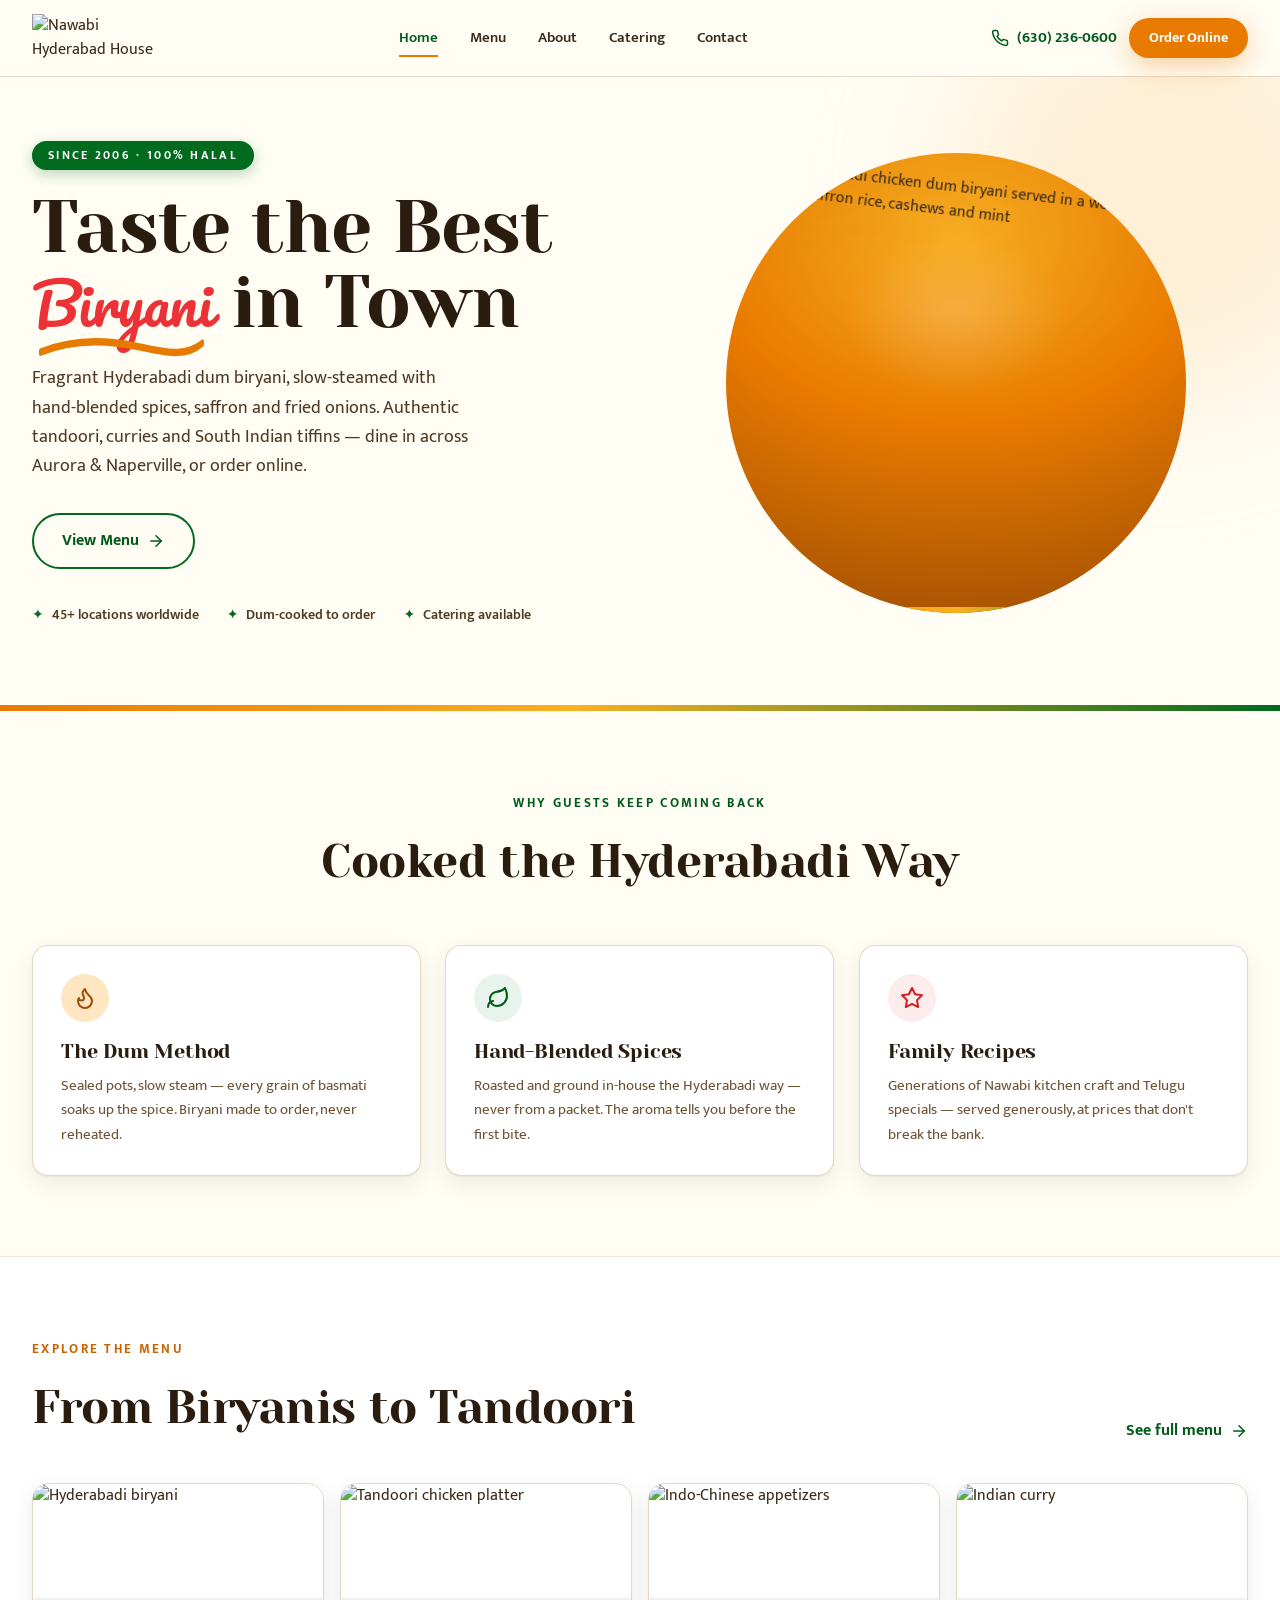
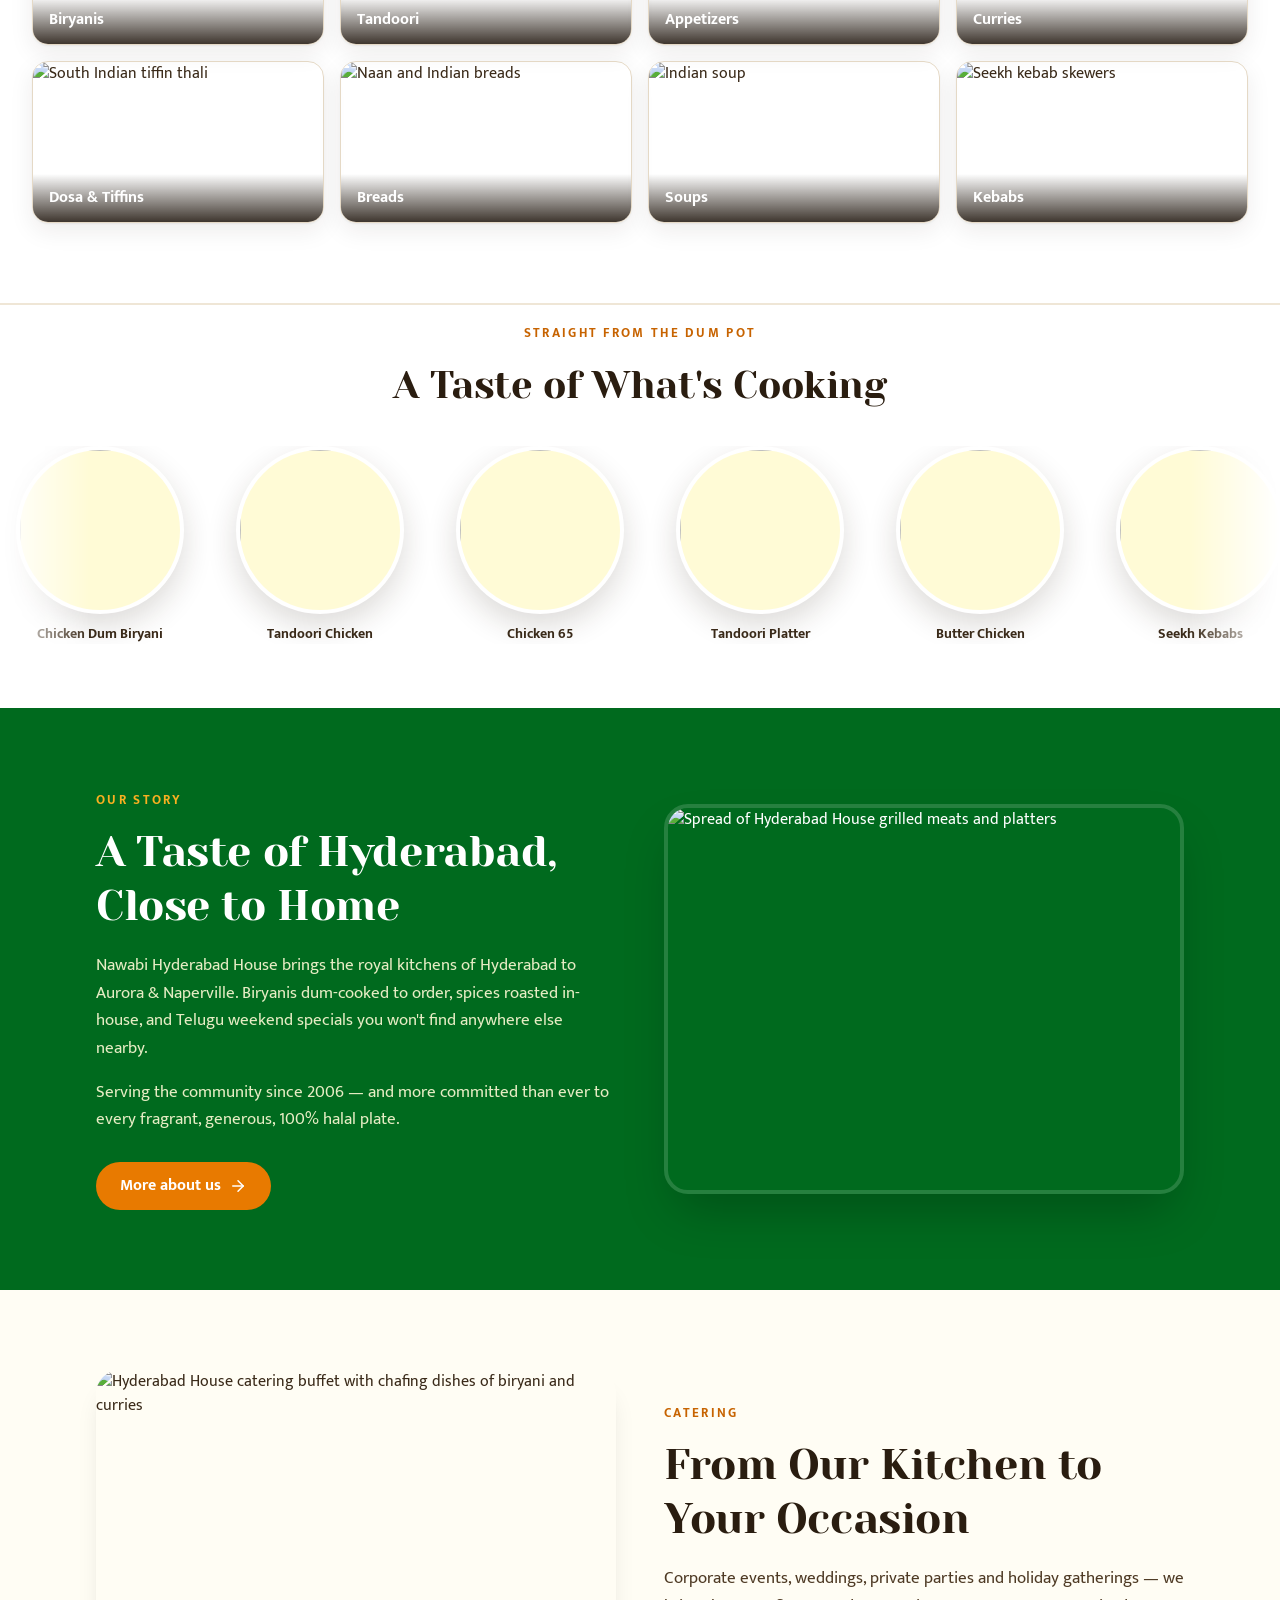
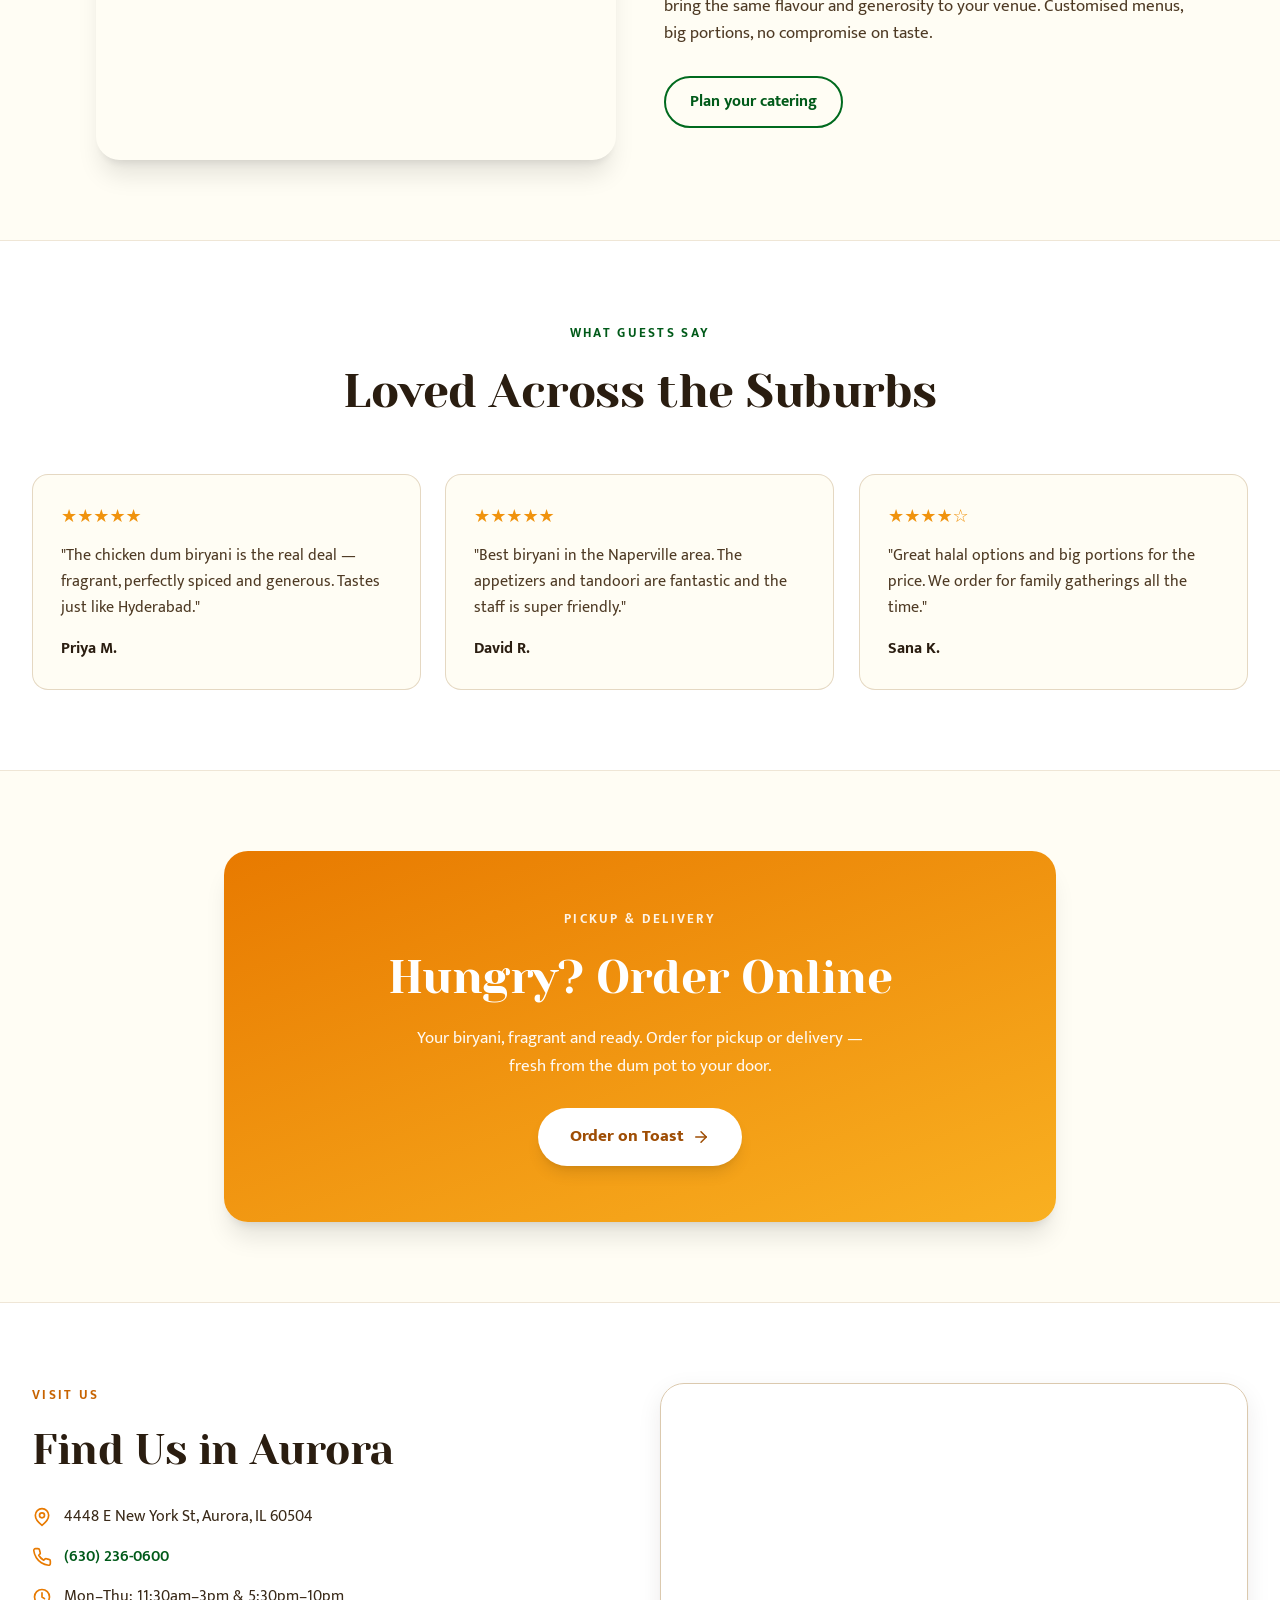
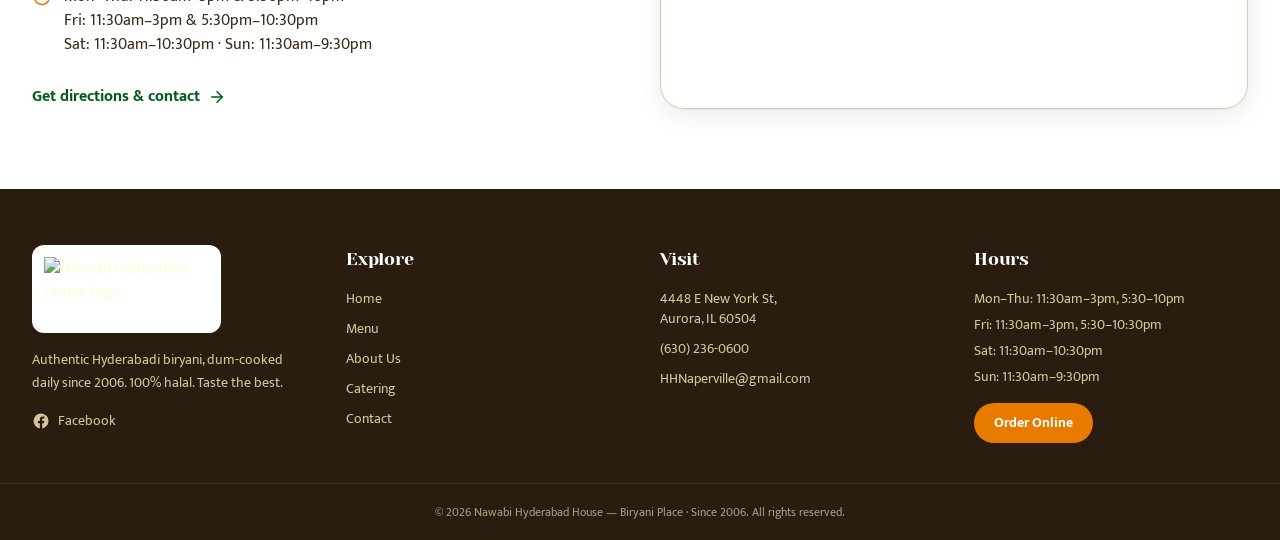
==== index.html @ 7a9fb11e "Refactor HTML metadata and structure across multiple pages; update Open Graph and Twitter card tags " ====
<!DOCTYPE html>
<html class="scroll-smooth" lang="en">
<head>
<meta charset="utf-8" />
<meta name="viewport" content="width=device-width, initial-scale=1.0" />
<title>Nawabi Hyderabad House | Halal Biryani in Aurora, IL</title>
<meta name="description" content="Nawabi Hyderabad House serves authentic Hyderabadi dum biryani, tandoori, curries and South Indian tiffins in Aurora/Naperville, IL. 100% halal. Dine in, takeout or order online." />
<link rel="canonical" href="https://hhnaperville.com/" />
<meta name="robots" content="index, follow" />
<meta name="theme-color" content="#E87A00" />

<!-- Open Graph -->
<meta property="og:title" content="Nawabi Hyderabad House | Authentic Biryani in Aurora &amp; Naperville, IL" />
<meta property="og:description" content="Authentic Hyderabadi dum biryani, tandoori and curries — slow-cooked, 100% halal. Dine in, takeout or order online in Aurora/Naperville, IL." />
<meta property="og:type" content="website" />
<meta property="og:url" content="https://hhnaperville.com/" />
<meta property="og:image" content="https://quseprdus1.blob.core.windows.net/kora-business-images/user-media/911e874e-7fd0-4305-8294-da62055246d1/de8c94d8-887e-4625-825f-ec262dbc28df/1782133757_j66aro.jpg" />
<meta property="og:site_name" content="Nawabi Hyderabad House" />
<!-- Twitter -->
<meta name="twitter:card" content="summary_large_image" />
<meta name="twitter:title" content="Nawabi Hyderabad House | Authentic Biryani in Aurora &amp; Naperville" />
<meta name="twitter:description" content="Authentic Hyderabadi dum biryani, tandoori and curries — slow-cooked, 100% halal. Dine in, takeout or order online." />
<meta name="twitter:image" content="https://quseprdus1.blob.core.windows.net/kora-business-images/user-media/911e874e-7fd0-4305-8294-da62055246d1/de8c94d8-887e-4625-825f-ec262dbc28df/1782133757_j66aro.jpg" />

<!-- Icons -->
<link rel="icon" type="image/png" href="https://quseprdus1.blob.core.windows.net/kora-business-images/user-media/911e874e-7fd0-4305-8294-da62055246d1/de8c94d8-887e-4625-825f-ec262dbc28df/1782133685_wh6cib.png" sizes="32x32" />

<!-- Fonts -->
<link rel="preconnect" href="https://fonts.googleapis.com" />
<link rel="preconnect" href="https://fonts.gstatic.com" crossorigin />
<link href="https://fonts.googleapis.com/css2?family=Yeseva+One&family=Mukta:wght@300;400;500;600;700;800&family=Pacifico&display=swap" rel="stylesheet" />

<!-- Hero image preload -->
<link rel="preload" as="image" href="https://quseprdus1.blob.core.windows.net/kora-business-images/user-media/911e874e-7fd0-4305-8294-da62055246d1/de8c94d8-887e-4625-825f-ec262dbc28df/1782133699_3oaa8o.png" type="image/png" />

<!-- Styles -->
<link rel="stylesheet" href="assets/styles.css" />
<link rel="stylesheet" href="style.css?v=20260622" />

<!-- JSON-LD: Restaurant -->
<script type="application/ld+json">
{
  "@context": "https://schema.org",
  "@type": "Restaurant",
  "name": "Nawabi Hyderabad House",
  "alternateName": "Hyderabad House Aurora/Naperville",
  "description": "Authentic Hyderabadi dum biryani, tandoori, curries and South Indian tiffins. 100% halal. Dine in, takeout, delivery and catering.",
  "servesCuisine": ["Hyderabadi", "Indian", "South Indian", "Biryani", "Halal"],
  "url": "https://hhnaperville.com/",
  "telephone": "+1-630-236-0600",
  "email": "HHNaperville@gmail.com",
  "priceRange": "$$",
  "image": "https://quseprdus1.blob.core.windows.net/kora-business-images/user-media/911e874e-7fd0-4305-8294-da62055246d1/de8c94d8-887e-4625-825f-ec262dbc28df/1782133757_j66aro.jpg",
  "logo": "https://quseprdus1.blob.core.windows.net/kora-business-images/user-media/911e874e-7fd0-4305-8294-da62055246d1/de8c94d8-887e-4625-825f-ec262dbc28df/1782133436_vmokbw.png",
  "hasMenu": "https://hhnaperville.com/menu",
  "acceptsReservations": "False",
  "address": {
    "@type": "PostalAddress",
    "streetAddress": "4448 E New York St",
    "addressLocality": "Aurora",
    "addressRegion": "IL",
    "postalCode": "60504",
    "addressCountry": "US"
  },
  "openingHoursSpecification": [
    { "@type": "OpeningHoursSpecification", "dayOfWeek": ["Monday","Tuesday","Wednesday","Thursday"], "opens": "11:30", "closes": "15:00" },
    { "@type": "OpeningHoursSpecification", "dayOfWeek": ["Monday","Tuesday","Wednesday","Thursday"], "opens": "17:30", "closes": "22:00" },
    { "@type": "OpeningHoursSpecification", "dayOfWeek": "Friday", "opens": "11:30", "closes": "15:00" },
    { "@type": "OpeningHoursSpecification", "dayOfWeek": "Friday", "opens": "17:30", "closes": "22:30" },
    { "@type": "OpeningHoursSpecification", "dayOfWeek": "Saturday", "opens": "11:30", "closes": "22:30" },
    { "@type": "OpeningHoursSpecification", "dayOfWeek": "Sunday", "opens": "11:30", "closes": "21:30" }
  ],
  "menu": "https://hhnaperville.com/menu",
  "sameAs": ["https://www.facebook.com/hhnaperville/"],
  "aggregateRating": { "@type": "AggregateRating", "ratingValue": "4.6", "reviewCount": "3" },
  "review": [
    { "@type": "Review", "author": { "@type": "Person", "name": "Priya M." }, "reviewRating": { "@type": "Rating", "ratingValue": "5" }, "reviewBody": "The chicken dum biryani is the real deal — fragrant, perfectly spiced and generous. Tastes just like Hyderabad." },
    { "@type": "Review", "author": { "@type": "Person", "name": "David R." }, "reviewRating": { "@type": "Rating", "ratingValue": "5" }, "reviewBody": "Best biryani in the Naperville area. The appetizers and tandoori are fantastic and the staff is super friendly." },
    { "@type": "Review", "author": { "@type": "Person", "name": "Sana K." }, "reviewRating": { "@type": "Rating", "ratingValue": "4" }, "reviewBody": "Great halal options and big portions for the price. We order for family gatherings all the time." }
  ]
}
</script>
<!-- JSON-LD: FAQ -->
<script type="application/ld+json">
{
  "@context": "https://schema.org",
  "@type": "FAQPage",
  "mainEntity": [
    { "@type": "Question", "name": "Is the food at Nawabi Hyderabad House halal?", "acceptedAnswer": { "@type": "Answer", "text": "Yes. We serve only 100% halal meat across our entire menu." } },
    { "@type": "Question", "name": "Do you offer online ordering for pickup and delivery?", "acceptedAnswer": { "@type": "Answer", "text": "Yes. You can order online for pickup or delivery through our Toast ordering page, linked throughout this site." } },
    { "@type": "Question", "name": "Where is Nawabi Hyderabad House located?", "acceptedAnswer": { "@type": "Answer", "text": "We are at 4448 E New York St, Aurora, IL 60504, serving the Aurora and Naperville area." } },
    { "@type": "Question", "name": "Do you cater events?", "acceptedAnswer": { "@type": "Answer", "text": "Yes, we cater corporate events, weddings, private parties and holiday gatherings. Call (630) 236-0600 to plan your menu." } }
  ]
}
</script>
</head>
<body class="bg-cream-50 text-clay-700 font-sans antialiased">
<a href="#main" class="sr-only focus:not-sr-only focus:absolute focus:z-[60] focus:top-3 focus:left-3 focus:bg-green-500 focus:text-white focus:px-4 focus:py-2 focus:rounded-full">Skip to content</a>

<div id="site-header"></div>

<main id="main">
<!-- ===================== HERO ===================== -->
<section class="relative overflow-hidden bg-cream-50">
  <div class="pointer-events-none absolute -top-24 -right-24 w-[420px] h-[420px] rounded-full bg-saffron-100/60 blur-3xl"></div>
  <span class="spice spice--slow hidden lg:inline-flex w-14 md:w-20 left-[4%] top-[20%]" data-parallax="0.18" style="--rot:-8deg"><img src="https://quseprdus1.blob.core.windows.net/kora-business-images/user-media/911e874e-7fd0-4305-8294-da62055246d1/de8c94d8-887e-4625-825f-ec262dbc28df/1782133718_ixyoic.png" alt="" aria-hidden="true" /></span>
  <span class="spice w-10 md:w-14 left-[46%] top-[5%]" data-parallax="0.34" style="--rot:6deg"><img src="https://quseprdus1.blob.core.windows.net/kora-business-images/user-media/911e874e-7fd0-4305-8294-da62055246d1/de8c94d8-887e-4625-825f-ec262dbc28df/1782133766_dgxs7k.png" alt="" aria-hidden="true" /></span>
  <span class="spice spice--rev hidden lg:inline-flex w-12 md:w-16 right-[5%] bottom-[10%]" data-parallax="0.26" style="--rot:12deg"><img src="https://quseprdus1.blob.core.windows.net/kora-business-images/user-media/911e874e-7fd0-4305-8294-da62055246d1/de8c94d8-887e-4625-825f-ec262dbc28df/1782133731_alzo57.png" alt="" aria-hidden="true" /></span>
  <div class="hero-inner relative z-10 mx-auto max-w-7xl grid lg:grid-cols-2 items-center gap-12 px-5 lg:px-8 pt-12 pb-16 lg:pt-16 lg:pb-20">
    <div>
      <span class="ribbon">Since 2006 · 100% Halal</span>
      <h1 class="mt-5 font-display text-clay-800 leading-[1.02] text-[clamp(2.6rem,6vw,4.6rem)]">
        Taste the Best<br />
        <span class="script script-underline text-[clamp(2.2rem,5vw,3.6rem)]">Biryani</span> in Town
      </h1>
      <p class="mt-6 max-w-md text-lg leading-relaxed text-clay-600">
        Fragrant Hyderabadi dum biryani, slow-steamed with hand-blended spices, saffron and fried onions. Authentic tandoori, curries and South Indian tiffins — dine in across Aurora &amp; Naperville, or order online.
      </p>
      <div class="mt-8 flex flex-wrap gap-3">
        <a href="menu.html" class="inline-flex items-center gap-2 rounded-full border-2 border-green-500 px-7 py-3.5 text-base font-bold text-green-600 hover:bg-green-50 transition-colors">
          View Menu
          <svg width="18" height="18" viewBox="0 0 24 24" fill="none" stroke="currentColor" stroke-width="2" stroke-linecap="round" stroke-linejoin="round" aria-hidden="true"><line x1="5" y1="12" x2="19" y2="12"/><polyline points="12 5 19 12 12 19"/></svg>
        </a>
      </div>
      <div class="mt-9 flex flex-wrap items-center gap-x-7 gap-y-3 text-sm font-semibold text-clay-600">
        <span class="inline-flex items-center gap-2"><span class="text-green-500">✦</span> 45+ locations worldwide</span>
        <span class="inline-flex items-center gap-2"><span class="text-green-500">✦</span> Dum-cooked to order</span>
        <span class="inline-flex items-center gap-2"><span class="text-green-500">✦</span> Catering available</span>
      </div>
    </div>

    <div class="relative">
      <div class="hero-art sunset-arch aspect-square max-w-[460px] mx-auto p-6">
        <img src="https://quseprdus1.blob.core.windows.net/kora-business-images/user-media/911e874e-7fd0-4305-8294-da62055246d1/de8c94d8-887e-4625-825f-ec262dbc28df/1782133699_3oaa8o.png" alt="Hyderabadi chicken dum biryani served in a wooden bowl with saffron rice, cashews and mint" width="620" height="620" fetchpriority="high" data-rotate="90" class="spin-dish w-full h-full object-contain drop-shadow-2xl" />
      </div>
    </div>
  </div>
  <div class="sunset-rule"></div>
</section>

<!-- ===================== SPECIALTY ===================== -->
<section class="bg-cream-50 py-16 md:py-20">
  <div class="mx-auto max-w-7xl px-5 lg:px-8">
    <div class="text-center mb-12 js-reveal">
      <span class="kicker text-green-600">Why guests keep coming back</span>
      <h2 class="mt-3 text-[clamp(1.9rem,4vw,2.9rem)]">Cooked the Hyderabadi Way</h2>
    </div>
    <div class="grid md:grid-cols-3 gap-6">
      <article class="js-reveal bg-white rounded-2xl border border-clay-200/70 p-7 shadow-[var(--shadow-card)]">
        <span class="grid place-items-center w-12 h-12 rounded-full bg-saffron-100 text-saffron-700 mb-4">
          <svg width="24" height="24" viewBox="0 0 24 24" fill="none" stroke="currentColor" stroke-width="2" stroke-linecap="round" stroke-linejoin="round" aria-hidden="true"><path d="M8.5 14.5A2.5 2.5 0 0 0 11 12c0-1.38-.5-2-1-3-1.07-2.14-.22-4.05 2-6 .5 2.5 2 4.9 4 6.5 2 1.6 3 3.5 3 5.5a7 7 0 1 1-14 0c0-1.15.43-2.29 1-3a2.5 2.5 0 0 0 2.5 2.5Z"/></svg>
        </span>
        <h3 class="text-xl mb-2">The Dum Method</h3>
        <p class="text-[15px] leading-relaxed text-clay-500">Sealed pots, slow steam — every grain of basmati soaks up the spice. Biryani made to order, never reheated.</p>
      </article>
      <article class="js-reveal bg-white rounded-2xl border border-clay-200/70 p-7 shadow-[var(--shadow-card)]">
        <span class="grid place-items-center w-12 h-12 rounded-full bg-green-50 text-green-600 mb-4">
          <svg width="24" height="24" viewBox="0 0 24 24" fill="none" stroke="currentColor" stroke-width="2" stroke-linecap="round" stroke-linejoin="round" aria-hidden="true"><path d="M11 20A7 7 0 0 1 9.8 6.1C15.5 5 17 4.48 19 2c1 2 2 4.18 2 8 0 5.5-4.78 10-10 10Z"/><path d="M2 21c0-3 1.85-5.36 5.08-6"/></svg>
        </span>
        <h3 class="text-xl mb-2">Hand-Blended Spices</h3>
        <p class="text-[15px] leading-relaxed text-clay-500">Roasted and ground in-house the Hyderabadi way — never from a packet. The aroma tells you before the first bite.</p>
      </article>
      <article class="js-reveal bg-white rounded-2xl border border-clay-200/70 p-7 shadow-[var(--shadow-card)]">
        <span class="grid place-items-center w-12 h-12 rounded-full bg-spice-50 text-spice-400 mb-4">
          <svg width="24" height="24" viewBox="0 0 24 24" fill="none" stroke="currentColor" stroke-width="2" stroke-linecap="round" stroke-linejoin="round" aria-hidden="true"><polygon points="12 2 15.09 8.26 22 9.27 17 14.14 18.18 21.02 12 17.77 5.82 21.02 7 14.14 2 9.27 8.91 8.26 12 2"/></svg>
        </span>
        <h3 class="text-xl mb-2">Family Recipes</h3>
        <p class="text-[15px] leading-relaxed text-clay-500">Generations of Nawabi kitchen craft and Telugu specials — served generously, at prices that don't break the bank.</p>
      </article>
    </div>
  </div>
</section>

<!-- ===================== EXPLORE THE MENU ===================== -->
<section class="bg-white py-16 md:py-20 border-y border-clay-100">
  <div class="mx-auto max-w-7xl px-5 lg:px-8">
    <div class="flex flex-wrap items-end justify-between gap-4 mb-10 js-reveal">
      <div>
        <span class="kicker text-saffron-600">Explore the menu</span>
        <h2 class="mt-3 text-[clamp(1.9rem,4vw,2.9rem)]">From Biryanis to Tandoori</h2>
      </div>
      <a href="menu.html" class="inline-flex items-center gap-2 font-bold text-green-600 hover:text-green-700">
        See full menu
        <svg width="18" height="18" viewBox="0 0 24 24" fill="none" stroke="currentColor" stroke-width="2" stroke-linecap="round" stroke-linejoin="round" aria-hidden="true"><line x1="5" y1="12" x2="19" y2="12"/><polyline points="12 5 19 12 12 19"/></svg>
      </a>
    </div>
    <div class="grid grid-cols-2 md:grid-cols-3 lg:grid-cols-4 gap-4">
      <a href="menu.html#biryanis" class="js-reveal group relative rounded-2xl overflow-hidden border border-clay-200/70 shadow-[var(--shadow-card)]">
        <img src="https://quseprdus1.blob.core.windows.net/kora-business-images/user-media/911e874e-7fd0-4305-8294-da62055246d1/de8c94d8-887e-4625-825f-ec262dbc28df/1782133597_hqbpxy.jpg" alt="Hyderabadi biryani" width="480" height="360" loading="lazy" class="h-40 w-full object-cover transition-transform duration-500 group-hover:scale-105" />
        <span class="absolute inset-x-0 bottom-0 bg-gradient-to-t from-clay-900/85 to-transparent px-4 py-3 text-white font-bold">Biryanis</span>
      </a>
      <a href="menu.html#tandoori" class="js-reveal group relative rounded-2xl overflow-hidden border border-clay-200/70 shadow-[var(--shadow-card)]">
        <img src="https://quseprdus1.blob.core.windows.net/kora-business-images/user-media/911e874e-7fd0-4305-8294-da62055246d1/de8c94d8-887e-4625-825f-ec262dbc28df/1782133635_m42i85.jpg" alt="Tandoori chicken platter" width="480" height="360" loading="lazy" class="h-40 w-full object-cover transition-transform duration-500 group-hover:scale-105" />
        <span class="absolute inset-x-0 bottom-0 bg-gradient-to-t from-clay-900/85 to-transparent px-4 py-3 text-white font-bold">Tandoori</span>
      </a>
      <a href="menu.html#appetizers" class="js-reveal group relative rounded-2xl overflow-hidden border border-clay-200/70 shadow-[var(--shadow-card)]">
        <img src="https://quseprdus1.blob.core.windows.net/kora-business-images/user-media/911e874e-7fd0-4305-8294-da62055246d1/de8c94d8-887e-4625-825f-ec262dbc28df/1782133619_xuuofg.jpg" alt="Indo-Chinese appetizers" width="480" height="360" loading="lazy" class="h-40 w-full object-cover transition-transform duration-500 group-hover:scale-105" />
        <span class="absolute inset-x-0 bottom-0 bg-gradient-to-t from-clay-900/85 to-transparent px-4 py-3 text-white font-bold">Appetizers</span>
      </a>
      <a href="menu.html#curries" class="js-reveal group relative rounded-2xl overflow-hidden border border-clay-200/70 shadow-[var(--shadow-card)]">
        <img src="https://quseprdus1.blob.core.windows.net/kora-business-images/user-media/911e874e-7fd0-4305-8294-da62055246d1/de8c94d8-887e-4625-825f-ec262dbc28df/1782133607_o0js9x.jpg" alt="Indian curry" width="480" height="360" loading="lazy" class="h-40 w-full object-cover transition-transform duration-500 group-hover:scale-105" />
        <span class="absolute inset-x-0 bottom-0 bg-gradient-to-t from-clay-900/85 to-transparent px-4 py-3 text-white font-bold">Curries</span>
      </a>
      <a href="menu.html#tiffins" class="js-reveal group relative rounded-2xl overflow-hidden border border-clay-200/70 shadow-[var(--shadow-card)]">
        <img src="https://quseprdus1.blob.core.windows.net/kora-business-images/user-media/911e874e-7fd0-4305-8294-da62055246d1/de8c94d8-887e-4625-825f-ec262dbc28df/1782133613_61gbka.jpg" alt="South Indian tiffin thali" width="480" height="360" loading="lazy" class="h-40 w-full object-cover transition-transform duration-500 group-hover:scale-105" />
        <span class="absolute inset-x-0 bottom-0 bg-gradient-to-t from-clay-900/85 to-transparent px-4 py-3 text-white font-bold">Dosa &amp; Tiffins</span>
      </a>
      <a href="menu.html#breads" class="js-reveal group relative rounded-2xl overflow-hidden border border-clay-200/70 shadow-[var(--shadow-card)]">
        <img src="https://quseprdus1.blob.core.windows.net/kora-business-images/user-media/911e874e-7fd0-4305-8294-da62055246d1/de8c94d8-887e-4625-825f-ec262dbc28df/1782133602_ar3hvr.jpg" alt="Naan and Indian breads" width="480" height="360" loading="lazy" class="h-40 w-full object-cover transition-transform duration-500 group-hover:scale-105" />
        <span class="absolute inset-x-0 bottom-0 bg-gradient-to-t from-clay-900/85 to-transparent px-4 py-3 text-white font-bold">Breads</span>
      </a>
      <a href="menu.html#soups" class="js-reveal group relative rounded-2xl overflow-hidden border border-clay-200/70 shadow-[var(--shadow-card)]">
        <img src="https://quseprdus1.blob.core.windows.net/kora-business-images/user-media/911e874e-7fd0-4305-8294-da62055246d1/de8c94d8-887e-4625-825f-ec262dbc28df/1782133630_x6eeax.jpg" alt="Indian soup" width="480" height="360" loading="lazy" class="h-40 w-full object-cover transition-transform duration-500 group-hover:scale-105" />
        <span class="absolute inset-x-0 bottom-0 bg-gradient-to-t from-clay-900/85 to-transparent px-4 py-3 text-white font-bold">Soups</span>
      </a>
      <a href="menu.html#tandoori" class="js-reveal group relative rounded-2xl overflow-hidden border border-clay-200/70 shadow-[var(--shadow-card)]">
        <img src="https://quseprdus1.blob.core.windows.net/kora-business-images/user-media/911e874e-7fd0-4305-8294-da62055246d1/de8c94d8-887e-4625-825f-ec262dbc28df/1782133624_qtg8nb.jpg" alt="Seekh kebab skewers" width="480" height="360" loading="lazy" class="h-40 w-full object-cover transition-transform duration-500 group-hover:scale-105" />
        <span class="absolute inset-x-0 bottom-0 bg-gradient-to-t from-clay-900/85 to-transparent px-4 py-3 text-white font-bold">Kebabs</span>
      </a>
    </div>
  </div>
</section>

<!-- ===================== TASTING MARQUEE ===================== -->
<section class="bg-white pt-4 pb-14 md:pb-16 border-t border-clay-100 overflow-hidden">
  <div class="text-center mb-8 px-5">
    <span class="kicker text-saffron-600">Straight from the dum pot</span>
    <h2 class="mt-3 text-[clamp(1.6rem,3.5vw,2.4rem)]">A Taste of What's Cooking</h2>
  </div>
  <div class="marquee" aria-hidden="true">
    <div class="marquee__track">
      <figure class="marquee__item"><img src="https://quseprdus1.blob.core.windows.net/kora-business-images/user-media/911e874e-7fd0-4305-8294-da62055246d1/de8c94d8-887e-4625-825f-ec262dbc28df/1782133699_3oaa8o.png" alt="" loading="lazy" /><figcaption class="text-sm font-bold text-clay-700">Chicken Dum Biryani</figcaption></figure>
      <figure class="marquee__item"><img src="https://quseprdus1.blob.core.windows.net/kora-business-images/user-media/911e874e-7fd0-4305-8294-da62055246d1/de8c94d8-887e-4625-825f-ec262dbc28df/1782133680_2cj1sr.png" alt="" loading="lazy" /><figcaption class="text-sm font-bold text-clay-700">Tandoori Chicken</figcaption></figure>
      <figure class="marquee__item"><img src="https://quseprdus1.blob.core.windows.net/kora-business-images/user-media/911e874e-7fd0-4305-8294-da62055246d1/de8c94d8-887e-4625-825f-ec262dbc28df/1782133672_pp6oui.png" alt="" loading="lazy" /><figcaption class="text-sm font-bold text-clay-700">Chicken 65</figcaption></figure>
      <figure class="marquee__item"><img src="https://quseprdus1.blob.core.windows.net/kora-business-images/user-media/911e874e-7fd0-4305-8294-da62055246d1/de8c94d8-887e-4625-825f-ec262dbc28df/1782133635_m42i85.jpg" alt="" loading="lazy" /><figcaption class="text-sm font-bold text-clay-700">Tandoori Platter</figcaption></figure>
      <figure class="marquee__item"><img src="https://quseprdus1.blob.core.windows.net/kora-business-images/user-media/911e874e-7fd0-4305-8294-da62055246d1/de8c94d8-887e-4625-825f-ec262dbc28df/1782133607_o0js9x.jpg" alt="" loading="lazy" /><figcaption class="text-sm font-bold text-clay-700">Butter Chicken</figcaption></figure>
      <figure class="marquee__item"><img src="https://quseprdus1.blob.core.windows.net/kora-business-images/user-media/911e874e-7fd0-4305-8294-da62055246d1/de8c94d8-887e-4625-825f-ec262dbc28df/1782133624_qtg8nb.jpg" alt="" loading="lazy" /><figcaption class="text-sm font-bold text-clay-700">Seekh Kebabs</figcaption></figure>
      <figure class="marquee__item"><img src="https://quseprdus1.blob.core.windows.net/kora-business-images/user-media/911e874e-7fd0-4305-8294-da62055246d1/de8c94d8-887e-4625-825f-ec262dbc28df/1782133630_x6eeax.jpg" alt="" loading="lazy" /><figcaption class="text-sm font-bold text-clay-700">Manchow Soup</figcaption></figure>
      <figure class="marquee__item"><img src="https://quseprdus1.blob.core.windows.net/kora-business-images/user-media/911e874e-7fd0-4305-8294-da62055246d1/de8c94d8-887e-4625-825f-ec262dbc28df/1782133602_ar3hvr.jpg" alt="" loading="lazy" /><figcaption class="text-sm font-bold text-clay-700">Garlic Naan</figcaption></figure>
      <figure class="marquee__item"><img src="https://quseprdus1.blob.core.windows.net/kora-business-images/user-media/911e874e-7fd0-4305-8294-da62055246d1/de8c94d8-887e-4625-825f-ec262dbc28df/1782133613_61gbka.jpg" alt="" loading="lazy" /><figcaption class="text-sm font-bold text-clay-700">Egg Biryani</figcaption></figure>
      <!-- duplicate set for seamless loop -->
      <figure class="marquee__item"><img src="https://quseprdus1.blob.core.windows.net/kora-business-images/user-media/911e874e-7fd0-4305-8294-da62055246d1/de8c94d8-887e-4625-825f-ec262dbc28df/1782133699_3oaa8o.png" alt="" loading="lazy" /><figcaption class="text-sm font-bold text-clay-700">Chicken Dum Biryani</figcaption></figure>
      <figure class="marquee__item"><img src="https://quseprdus1.blob.core.windows.net/kora-business-images/user-media/911e874e-7fd0-4305-8294-da62055246d1/de8c94d8-887e-4625-825f-ec262dbc28df/1782133680_2cj1sr.png" alt="" loading="lazy" /><figcaption class="text-sm font-bold text-clay-700">Tandoori Chicken</figcaption></figure>
      <figure class="marquee__item"><img src="https://quseprdus1.blob.core.windows.net/kora-business-images/user-media/911e874e-7fd0-4305-8294-da62055246d1/de8c94d8-887e-4625-825f-ec262dbc28df/1782133672_pp6oui.png" alt="" loading="lazy" /><figcaption class="text-sm font-bold text-clay-700">Chicken 65</figcaption></figure>
      <figure class="marquee__item"><img src="https://quseprdus1.blob.core.windows.net/kora-business-images/user-media/911e874e-7fd0-4305-8294-da62055246d1/de8c94d8-887e-4625-825f-ec262dbc28df/1782133635_m42i85.jpg" alt="" loading="lazy" /><figcaption class="text-sm font-bold text-clay-700">Tandoori Platter</figcaption></figure>
      <figure class="marquee__item"><img src="https://quseprdus1.blob.core.windows.net/kora-business-images/user-media/911e874e-7fd0-4305-8294-da62055246d1/de8c94d8-887e-4625-825f-ec262dbc28df/1782133607_o0js9x.jpg" alt="" loading="lazy" /><figcaption class="text-sm font-bold text-clay-700">Butter Chicken</figcaption></figure>
      <figure class="marquee__item"><img src="https://quseprdus1.blob.core.windows.net/kora-business-images/user-media/911e874e-7fd0-4305-8294-da62055246d1/de8c94d8-887e-4625-825f-ec262dbc28df/1782133624_qtg8nb.jpg" alt="" loading="lazy" /><figcaption class="text-sm font-bold text-clay-700">Seekh Kebabs</figcaption></figure>
      <figure class="marquee__item"><img src="https://quseprdus1.blob.core.windows.net/kora-business-images/user-media/911e874e-7fd0-4305-8294-da62055246d1/de8c94d8-887e-4625-825f-ec262dbc28df/1782133630_x6eeax.jpg" alt="" loading="lazy" /><figcaption class="text-sm font-bold text-clay-700">Manchow Soup</figcaption></figure>
      <figure class="marquee__item"><img src="https://quseprdus1.blob.core.windows.net/kora-business-images/user-media/911e874e-7fd0-4305-8294-da62055246d1/de8c94d8-887e-4625-825f-ec262dbc28df/1782133602_ar3hvr.jpg" alt="" loading="lazy" /><figcaption class="text-sm font-bold text-clay-700">Garlic Naan</figcaption></figure>
      <figure class="marquee__item"><img src="https://quseprdus1.blob.core.windows.net/kora-business-images/user-media/911e874e-7fd0-4305-8294-da62055246d1/de8c94d8-887e-4625-825f-ec262dbc28df/1782133613_61gbka.jpg" alt="" loading="lazy" /><figcaption class="text-sm font-bold text-clay-700">Egg Biryani</figcaption></figure>
    </div>
  </div>
</section>

<!-- ===================== ABOUT TEASER ===================== -->
<section class="bg-green-500 text-white py-16 md:py-20">
  <div class="mx-auto max-w-6xl grid lg:grid-cols-2 items-center gap-12 px-5 lg:px-8">
    <div class="js-reveal order-2 lg:order-1">
      <span class="kicker text-saffron-300">Our story</span>
      <h2 class="mt-3 text-white text-[clamp(1.8rem,4vw,2.7rem)] leading-tight">A Taste of Hyderabad, Close to Home</h2>
      <p class="mt-5 text-cream-100/90 text-[17px] leading-relaxed">
        Nawabi Hyderabad House brings the royal kitchens of Hyderabad to Aurora &amp; Naperville. Biryanis dum-cooked to order, spices roasted in-house, and Telugu weekend specials you won't find anywhere else nearby.
      </p>
      <p class="mt-4 text-cream-100/90 text-[17px] leading-relaxed">
        Serving the community since 2006 — and more committed than ever to every fragrant, generous, 100% halal plate.
      </p>
      <a href="about.html" class="mt-7 inline-flex items-center gap-2 rounded-full bg-saffron-500 px-6 py-3 font-bold text-white hover:bg-saffron-600 transition-colors">
        More about us
        <svg width="18" height="18" viewBox="0 0 24 24" fill="none" stroke="currentColor" stroke-width="2" stroke-linecap="round" stroke-linejoin="round" aria-hidden="true"><line x1="5" y1="12" x2="19" y2="12"/><polyline points="12 5 19 12 12 19"/></svg>
      </a>
    </div>
    <div class="js-reveal order-1 lg:order-2">
      <img src="https://quseprdus1.blob.core.windows.net/kora-business-images/user-media/911e874e-7fd0-4305-8294-da62055246d1/de8c94d8-887e-4625-825f-ec262dbc28df/1782133645_zhuzod.jpg" alt="Spread of Hyderabad House grilled meats and platters" width="640" height="460" loading="lazy" class="rounded-3xl shadow-2xl w-full object-cover aspect-[4/3] border-4 border-white/15" />
    </div>
  </div>
</section>

<!-- ===================== CATERING TEASER ===================== -->
<section class="bg-cream-50 py-16 md:py-20">
  <div class="mx-auto max-w-6xl grid lg:grid-cols-2 items-center gap-12 px-5 lg:px-8">
    <div class="js-reveal">
      <img src="https://quseprdus1.blob.core.windows.net/kora-business-images/user-media/911e874e-7fd0-4305-8294-da62055246d1/de8c94d8-887e-4625-825f-ec262dbc28df/1782133640_7ij7pz.jpg" alt="Hyderabad House catering buffet with chafing dishes of biryani and curries" width="640" height="460" loading="lazy" class="rounded-3xl shadow-xl w-full object-cover aspect-[4/3]" />
    </div>
    <div class="js-reveal">
      <span class="kicker text-saffron-600">Catering</span>
      <h2 class="mt-3 text-[clamp(1.8rem,4vw,2.7rem)] leading-tight">From Our Kitchen to Your Occasion</h2>
      <p class="mt-5 text-[17px] leading-relaxed text-clay-600">
        Corporate events, weddings, private parties and holiday gatherings — we bring the same flavour and generosity to your venue. Customised menus, big portions, no compromise on taste.
      </p>
      <a href="catering.html" class="mt-7 inline-flex items-center gap-2 rounded-full border-2 border-green-500 px-6 py-3 font-bold text-green-600 hover:bg-green-50 transition-colors">
        Plan your catering
      </a>
    </div>
  </div>
</section>

<!-- ===================== TESTIMONIALS ===================== -->
<section class="bg-white py-16 md:py-20 border-y border-clay-100">
  <div class="mx-auto max-w-7xl px-5 lg:px-8">
    <div class="text-center mb-12 js-reveal">
      <span class="kicker text-green-600">What guests say</span>
      <h2 class="mt-3 text-[clamp(1.9rem,4vw,2.9rem)]">Loved Across the Suburbs</h2>
    </div>
    <div class="grid md:grid-cols-3 gap-6">
      <figure class="js-reveal bg-cream-50 rounded-2xl border border-clay-200/70 p-7">
        <div class="text-saffron-400 text-lg" aria-label="5 out of 5 stars">★★★★★</div>
        <blockquote class="mt-3 text-clay-600 leading-relaxed">"The chicken dum biryani is the real deal — fragrant, perfectly spiced and generous. Tastes just like Hyderabad."</blockquote>
        <figcaption class="mt-4 font-bold text-clay-800">Priya M.</figcaption>
      </figure>
      <figure class="js-reveal bg-cream-50 rounded-2xl border border-clay-200/70 p-7">
        <div class="text-saffron-400 text-lg" aria-label="5 out of 5 stars">★★★★★</div>
        <blockquote class="mt-3 text-clay-600 leading-relaxed">"Best biryani in the Naperville area. The appetizers and tandoori are fantastic and the staff is super friendly."</blockquote>
        <figcaption class="mt-4 font-bold text-clay-800">David R.</figcaption>
      </figure>
      <figure class="js-reveal bg-cream-50 rounded-2xl border border-clay-200/70 p-7">
        <div class="text-saffron-400 text-lg" aria-label="4 out of 5 stars">★★★★☆</div>
        <blockquote class="mt-3 text-clay-600 leading-relaxed">"Great halal options and big portions for the price. We order for family gatherings all the time."</blockquote>
        <figcaption class="mt-4 font-bold text-clay-800">Sana K.</figcaption>
      </figure>
    </div>
  </div>
</section>

<!-- ===================== ORDER CTA ===================== -->
<section class="bg-cream-50 py-16 md:py-20">
  <div class="mx-auto max-w-4xl px-5 lg:px-8">
    <div class="relative overflow-hidden rounded-3xl text-center px-8 py-14 shadow-xl" style="background:linear-gradient(160deg,#E87A00,#F9B021)">
      <span class="spice spice--slow w-16 left-[5%] top-[16%]" data-parallax="0.22" style="--rot:-10deg"><img src="https://quseprdus1.blob.core.windows.net/kora-business-images/user-media/911e874e-7fd0-4305-8294-da62055246d1/de8c94d8-887e-4625-825f-ec262dbc28df/1782133737_msaep4.png" alt="" aria-hidden="true" /></span>
      <span class="spice w-12 right-[6%] bottom-[14%]" data-parallax="0.3" style="--rot:14deg"><img src="https://quseprdus1.blob.core.windows.net/kora-business-images/user-media/911e874e-7fd0-4305-8294-da62055246d1/de8c94d8-887e-4625-825f-ec262dbc28df/1782133731_alzo57.png" alt="" aria-hidden="true" /></span>
      <span class="kicker text-white/90 relative z-10">Pickup &amp; delivery</span>
      <h2 class="relative z-10 mt-3 text-white text-[clamp(1.9rem,4vw,2.9rem)]">Hungry? Order Online</h2>
      <p class="relative z-10 mt-3 mx-auto max-w-md text-white/95 text-[17px] leading-relaxed">Your biryani, fragrant and ready. Order for pickup or delivery — fresh from the dum pot to your door.</p>
      <a href="https://order.toasttab.com/online/hhnaperville" target="_blank" rel="noopener" class="relative z-10 mt-7 inline-flex items-center gap-2 rounded-full bg-white px-8 py-4 text-[17px] font-extrabold text-saffron-700 shadow-lg hover:bg-cream-100 transition-colors">
        Order on Toast
        <svg width="18" height="18" viewBox="0 0 24 24" fill="none" stroke="currentColor" stroke-width="2" stroke-linecap="round" stroke-linejoin="round" aria-hidden="true"><line x1="5" y1="12" x2="19" y2="12"/><polyline points="12 5 19 12 12 19"/></svg>
      </a>
    </div>
  </div>
</section>

<!-- ===================== VISIT ===================== -->
<section id="visit" class="bg-white py-16 md:py-20 border-t border-clay-100">
  <div class="mx-auto max-w-7xl grid lg:grid-cols-2 gap-10 px-5 lg:px-8">
    <div class="js-reveal">
      <span class="kicker text-saffron-600">Visit us</span>
      <h2 class="mt-3 text-[clamp(1.8rem,4vw,2.6rem)]">Find Us in Aurora</h2>
      <ul class="mt-6 space-y-4 text-[16px] text-clay-700">
        <li class="flex gap-3">
          <span class="text-saffron-500 shrink-0 mt-0.5"><svg width="20" height="20" viewBox="0 0 24 24" fill="none" stroke="currentColor" stroke-width="2" stroke-linecap="round" stroke-linejoin="round" aria-hidden="true"><path d="M20 10c0 6-8 12-8 12s-8-6-8-12a8 8 0 0 1 16 0Z"/><circle cx="12" cy="10" r="3"/></svg></span>
          <span>4448 E New York St, Aurora, IL 60504</span>
        </li>
        <li class="flex gap-3">
          <span class="text-saffron-500 shrink-0 mt-0.5"><svg width="20" height="20" viewBox="0 0 24 24" fill="none" stroke="currentColor" stroke-width="2" stroke-linecap="round" stroke-linejoin="round" aria-hidden="true"><path d="M22 16.92v3a2 2 0 0 1-2.18 2 19.79 19.79 0 0 1-8.63-3.07 19.5 19.5 0 0 1-6-6 19.79 19.79 0 0 1-3.07-8.67A2 2 0 0 1 4.11 2h3a2 2 0 0 1 2 1.72c.13.96.36 1.9.7 2.81a2 2 0 0 1-.45 2.11L8.09 9.91a16 16 0 0 0 6 6l1.27-1.27a2 2 0 0 1 2.11-.45c.91.34 1.85.57 2.81.7A2 2 0 0 1 22 16.92Z"/></svg></span>
          <a href="tel:+16302360600" class="font-semibold text-green-600 hover:text-green-700">(630) 236-0600</a>
        </li>
        <li class="flex gap-3">
          <span class="text-saffron-500 shrink-0 mt-0.5"><svg width="20" height="20" viewBox="0 0 24 24" fill="none" stroke="currentColor" stroke-width="2" stroke-linecap="round" stroke-linejoin="round" aria-hidden="true"><circle cx="12" cy="12" r="9"/><polyline points="12 7 12 12 15 14"/></svg></span>
          <span>
            <span class="block">Mon–Thu: 11:30am–3pm &amp; 5:30pm–10pm</span>
            <span class="block">Fri: 11:30am–3pm &amp; 5:30pm–10:30pm</span>
            <span class="block">Sat: 11:30am–10:30pm · Sun: 11:30am–9:30pm</span>
          </span>
        </li>
      </ul>
      <a href="contact.html" class="mt-7 inline-flex items-center gap-2 font-bold text-green-600 hover:text-green-700">Get directions &amp; contact
        <svg width="18" height="18" viewBox="0 0 24 24" fill="none" stroke="currentColor" stroke-width="2" stroke-linecap="round" stroke-linejoin="round" aria-hidden="true"><line x1="5" y1="12" x2="19" y2="12"/><polyline points="12 5 19 12 12 19"/></svg>
      </a>
    </div>
    <div class="js-reveal rounded-3xl overflow-hidden border border-clay-200 shadow-[var(--shadow-card)] min-h-[320px]">
      <iframe title="Map to Nawabi Hyderabad House, 4448 E New York St, Aurora, IL" src="https://www.google.com/maps/embed?pb=!1m18!1m12!1m3!1d3619.2793492833143!2d-88.2076355!3d41.763135600000005!2m3!1f0!2f0!3f0!3m2!1i1024!2i768!4f13.1!3m3!1m2!1s0x880ef9cb4d1388fd%3A0xdd454ea7dcc52ad8!2sNawabi%20Hyderabad%20House!5e1!3m2!1sen!2sus!4v1782120394956!5m2!1sen!2sus" width="100%" height="100%" style="border:0;min-height:320px" allowfullscreen="" loading="lazy" referrerpolicy="no-referrer-when-downgrade"></iframe>
    </div>
  </div>
</section>
</main>

<div id="site-footer"></div>

<!-- scroll to top -->
<button data-to-top aria-label="Back to top" class="to-top fixed bottom-6 right-6 z-40 grid place-items-center w-12 h-12 rounded-full bg-green-500 text-white shadow-lg opacity-0 translate-y-3 pointer-events-none hover:bg-green-600">
  <svg width="20" height="20" viewBox="0 0 24 24" fill="none" stroke="currentColor" stroke-width="2" stroke-linecap="round" stroke-linejoin="round" aria-hidden="true"><line x1="12" y1="19" x2="12" y2="5"/><polyline points="5 12 12 5 19 12"/></svg>
</button>

<script src="js/main.js"></script>
</body>
</html>
---- assets/styles.css ----
/*! tailwindcss v4.2.1 | MIT License | https://tailwindcss.com */
@layer properties{@supports (((-webkit-hyphens:none)) and (not (margin-trim:inline))) or ((-moz-orient:inline) and (not (color:rgb(from red r g b)))){*,:before,:after,::backdrop{--tw-translate-x:0;--tw-translate-y:0;--tw-translate-z:0;--tw-rotate-x:initial;--tw-rotate-y:initial;--tw-rotate-z:initial;--tw-skew-x:initial;--tw-skew-y:initial;--tw-space-y-reverse:0;--tw-divide-x-reverse:0;--tw-border-style:solid;--tw-divide-y-reverse:0;--tw-gradient-position:initial;--tw-gradient-from:#0000;--tw-gradient-via:#0000;--tw-gradient-to:#0000;--tw-gradient-stops:initial;--tw-gradient-via-stops:initial;--tw-gradient-from-position:0%;--tw-gradient-via-position:50%;--tw-gradient-to-position:100%;--tw-leading:initial;--tw-font-weight:initial;--tw-tracking:initial;--tw-shadow:0 0 #0000;--tw-shadow-color:initial;--tw-shadow-alpha:100%;--tw-inset-shadow:0 0 #0000;--tw-inset-shadow-color:initial;--tw-inset-shadow-alpha:100%;--tw-ring-color:initial;--tw-ring-shadow:0 0 #0000;--tw-inset-ring-color:initial;--tw-inset-ring-shadow:0 0 #0000;--tw-ring-inset:initial;--tw-ring-offset-width:0px;--tw-ring-offset-color:#fff;--tw-ring-offset-shadow:0 0 #0000;--tw-blur:initial;--tw-brightness:initial;--tw-contrast:initial;--tw-grayscale:initial;--tw-hue-rotate:initial;--tw-invert:initial;--tw-opacity:initial;--tw-saturate:initial;--tw-sepia:initial;--tw-drop-shadow:initial;--tw-drop-shadow-color:initial;--tw-drop-shadow-alpha:100%;--tw-drop-shadow-size:initial;--tw-backdrop-blur:initial;--tw-backdrop-brightness:initial;--tw-backdrop-contrast:initial;--tw-backdrop-grayscale:initial;--tw-backdrop-hue-rotate:initial;--tw-backdrop-invert:initial;--tw-backdrop-opacity:initial;--tw-backdrop-saturate:initial;--tw-backdrop-sepia:initial;--tw-duration:initial;--tw-scale-x:1;--tw-scale-y:1;--tw-scale-z:1}}}@layer theme{:root,:host{--font-sans:"Mukta", system-ui, -apple-system, "Segoe UI", sans-serif;--font-mono:ui-monospace, SFMono-Regular, Menlo, Monaco, Consolas, "Liberation Mono", "Courier New", monospace;--color-green-50:#e8f3eb;--color-green-500:#006a1e;--color-green-600:#005a19;--color-green-700:#044a16;--color-white:#fff;--spacing:.25rem;--container-xs:20rem;--container-md:28rem;--container-lg:32rem;--container-xl:36rem;--container-2xl:42rem;--container-3xl:48rem;--container-4xl:56rem;--container-5xl:64rem;--container-6xl:72rem;--container-7xl:80rem;--text-xs:.75rem;--text-xs--line-height:calc(1 / .75);--text-sm:.875rem;--text-sm--line-height:calc(1.25 / .875);--text-base:1rem;--text-base--line-height:calc(1.5 / 1);--text-lg:1.125rem;--text-lg--line-height:calc(1.75 / 1.125);--text-xl:1.25rem;--text-xl--line-height:calc(1.75 / 1.25);--text-2xl:1.5rem;--text-2xl--line-height:calc(2 / 1.5);--text-3xl:1.875rem;--text-3xl--line-height:calc(2.25 / 1.875);--text-4xl:2.25rem;--text-4xl--line-height:calc(2.5 / 2.25);--text-5xl:3rem;--text-5xl--line-height:1;--font-weight-semibold:600;--font-weight-bold:700;--font-weight-extrabold:800;--tracking-wide:.025em;--tracking-widest:.1em;--leading-tight:1.25;--leading-relaxed:1.625;--radius-xl:.75rem;--radius-2xl:1rem;--radius-3xl:1.5rem;--drop-shadow-2xl:0 25px 25px #00000026;--blur-3xl:64px;--default-transition-duration:.15s;--default-transition-timing-function:cubic-bezier(.4, 0, .2, 1);--default-font-family:var(--font-sans);--default-mono-font-family:var(--font-mono);--color-saffron-100:#fee6c2;--color-saffron-300:#f9b021;--color-saffron-400:#f0930e;--color-saffron-500:#e87a00;--color-saffron-600:#c76300;--color-saffron-700:#9e4d04;--color-spice-50:#fdecec;--color-spice-400:#d21f24;--color-cream-50:#fffdf4;--color-cream-100:#fffbd6;--color-cream-200:#fbf1bd;--color-clay-100:#efe6d6;--color-clay-200:#dbc9ae;--color-clay-400:#9a7b50;--color-clay-500:#6e5436;--color-clay-600:#4e3a24;--color-clay-700:#3a2a19;--color-clay-800:#2a1d10;--color-clay-900:#1c1209;--font-display:"Yeseva One", Georgia, "Times New Roman", serif;--font-script:"Pacifico", "Brush Script MT", cursive;--shadow-card:0 1px 2px #2a1d100f, 0 8px 24px #2a1d1014;--shadow-glow:0 8px 28px #e87a0059}}@layer base{*,:after,:before,::backdrop{box-sizing:border-box;border:0 solid;margin:0;padding:0}::file-selector-button{box-sizing:border-box;border:0 solid;margin:0;padding:0}html,:host{-webkit-text-size-adjust:100%;tab-size:4;line-height:1.5;font-family:var(--default-font-family,ui-sans-serif, system-ui, sans-serif, "Apple Color Emoji", "Segoe UI Emoji", "Segoe UI Symbol", "Noto Color Emoji");font-feature-settings:var(--default-font-feature-settings,normal);font-variation-settings:var(--default-font-variation-settings,normal);-webkit-tap-highlight-color:transparent}hr{height:0;color:inherit;border-top-width:1px}abbr:where([title]){-webkit-text-decoration:underline dotted;text-decoration:underline dotted}h1,h2,h3,h4,h5,h6{font-size:inherit;font-weight:inherit}a{color:inherit;-webkit-text-decoration:inherit;-webkit-text-decoration:inherit;-webkit-text-decoration:inherit;text-decoration:inherit}b,strong{font-weight:bolder}code,kbd,samp,pre{font-family:var(--default-mono-font-family,ui-monospace, SFMono-Regular, Menlo, Monaco, Consolas, "Liberation Mono", "Courier New", monospace);font-feature-settings:var(--default-mono-font-feature-settings,normal);font-variation-settings:var(--default-mono-font-variation-settings,normal);font-size:1em}small{font-size:80%}sub,sup{vertical-align:baseline;font-size:75%;line-height:0;position:relative}sub{bottom:-.25em}sup{top:-.5em}table{text-indent:0;border-color:inherit;border-collapse:collapse}:-moz-focusring{outline:auto}progress{vertical-align:baseline}summary{display:list-item}ol,ul,menu{list-style:none}img,svg,video,canvas,audio,iframe,embed,object{vertical-align:middle;display:block}img,video{max-width:100%;height:auto}button,input,select,optgroup,textarea{font:inherit;font-feature-settings:inherit;font-variation-settings:inherit;letter-spacing:inherit;color:inherit;opacity:1;background-color:#0000;border-radius:0}::file-selector-button{font:inherit;font-feature-settings:inherit;font-variation-settings:inherit;letter-spacing:inherit;color:inherit;opacity:1;background-color:#0000;border-radius:0}:where(select:is([multiple],[size])) optgroup{font-weight:bolder}:where(select:is([multiple],[size])) optgroup option{padding-inline-start:20px}::file-selector-button{margin-inline-end:4px}::placeholder{opacity:1}@supports (not ((-webkit-appearance:-apple-pay-button))) or (contain-intrinsic-size:1px){::placeholder{color:currentColor}@supports (color:color-mix(in lab, red, red)){::placeholder{color:color-mix(in oklab, currentcolor 50%, transparent)}}}textarea{resize:vertical}::-webkit-search-decoration{-webkit-appearance:none}::-webkit-date-and-time-value{min-height:1lh;text-align:inherit}::-webkit-datetime-edit{display:inline-flex}::-webkit-datetime-edit-fields-wrapper{padding:0}::-webkit-datetime-edit{padding-block:0}::-webkit-datetime-edit-year-field{padding-block:0}::-webkit-datetime-edit-month-field{padding-block:0}::-webkit-datetime-edit-day-field{padding-block:0}::-webkit-datetime-edit-hour-field{padding-block:0}::-webkit-datetime-edit-minute-field{padding-block:0}::-webkit-datetime-edit-second-field{padding-block:0}::-webkit-datetime-edit-millisecond-field{padding-block:0}::-webkit-datetime-edit-meridiem-field{padding-block:0}::-webkit-calendar-picker-indicator{line-height:1}:-moz-ui-invalid{box-shadow:none}button,input:where([type=button],[type=reset],[type=submit]){appearance:button}::file-selector-button{appearance:button}::-webkit-inner-spin-button{height:auto}::-webkit-outer-spin-button{height:auto}[hidden]:where(:not([hidden=until-found])){display:none!important}html{scroll-behavior:smooth;scroll-padding-top:6rem}body{font-family:var(--font-sans);color:var(--color-clay-700);background:var(--color-cream-50);-webkit-font-smoothing:antialiased}h1,h2,h3,h4{font-family:var(--font-display);color:var(--color-clay-800);letter-spacing:-.01em;font-weight:400}}@layer components;@layer utilities{.pointer-events-none{pointer-events:none}.sr-only{clip-path:inset(50%);white-space:nowrap;border-width:0;width:1px;height:1px;margin:-1px;padding:0;position:absolute;overflow:hidden}.absolute{position:absolute}.fixed{position:fixed}.relative{position:relative}.sticky{position:sticky}.inset-0{inset:calc(var(--spacing) * 0)}.inset-x-0{inset-inline:calc(var(--spacing) * 0)}.start{inset-inline-start:var(--spacing)}.-top-24{top:calc(var(--spacing) * -24)}.top-0{top:calc(var(--spacing) * 0)}.top-4{top:calc(var(--spacing) * 4)}.top-\[4\%\]{top:4%}.top-\[5\%\]{top:5%}.top-\[6\%\]{top:6%}.top-\[16\%\]{top:16%}.top-\[20\%\]{top:20%}.top-\[24\%\]{top:24%}.-right-24{right:calc(var(--spacing) * -24)}.right-0{right:calc(var(--spacing) * 0)}.right-6{right:calc(var(--spacing) * 6)}.right-\[-7\%\]{right:-7%}.right-\[2\%\]{right:2%}.right-\[5\%\]{right:5%}.right-\[6\%\]{right:6%}.right-\[10\%\]{right:10%}.bottom-0{bottom:calc(var(--spacing) * 0)}.bottom-6{bottom:calc(var(--spacing) * 6)}.bottom-\[5\%\]{bottom:5%}.bottom-\[6\%\]{bottom:6%}.bottom-\[8\%\]{bottom:8%}.bottom-\[10\%\]{bottom:10%}.bottom-\[14\%\]{bottom:14%}.left-0{left:calc(var(--spacing) * 0)}.left-\[-4\%\]{left:-4%}.left-\[-5\%\]{left:-5%}.left-\[2\%\]{left:2%}.left-\[4\%\]{left:4%}.left-\[5\%\]{left:5%}.left-\[8\%\]{left:8%}.left-\[46\%\]{left:46%}.z-10{z-index:10}.z-40{z-index:40}.z-50{z-index:50}.order-1{order:1}.order-2{order:2}.container{width:100%}@media (min-width:40rem){.container{max-width:40rem}}@media (min-width:48rem){.container{max-width:48rem}}@media (min-width:64rem){.container{max-width:64rem}}@media (min-width:80rem){.container{max-width:80rem}}@media (min-width:96rem){.container{max-width:96rem}}.mx-auto{margin-inline:auto}.-mt-2{margin-top:calc(var(--spacing) * -2)}.mt-0\.5{margin-top:calc(var(--spacing) * .5)}.mt-1{margin-top:calc(var(--spacing) * 1)}.mt-2{margin-top:calc(var(--spacing) * 2)}.mt-3{margin-top:calc(var(--spacing) * 3)}.mt-4{margin-top:calc(var(--spacing) * 4)}.mt-5{margin-top:calc(var(--spacing) * 5)}.mt-6{margin-top:calc(var(--spacing) * 6)}.mt-7{margin-top:calc(var(--spacing) * 7)}.mt-8{margin-top:calc(var(--spacing) * 8)}.mt-9{margin-top:calc(var(--spacing) * 9)}.mt-10{margin-top:calc(var(--spacing) * 10)}.mb-1{margin-bottom:calc(var(--spacing) * 1)}.mb-2{margin-bottom:calc(var(--spacing) * 2)}.mb-3{margin-bottom:calc(var(--spacing) * 3)}.mb-4{margin-bottom:calc(var(--spacing) * 4)}.mb-8{margin-bottom:calc(var(--spacing) * 8)}.mb-10{margin-bottom:calc(var(--spacing) * 10)}.mb-12{margin-bottom:calc(var(--spacing) * 12)}.ml-1{margin-left:calc(var(--spacing) * 1)}.ml-auto{margin-left:auto}.block{display:block}.flex{display:flex}.grid{display:grid}.hidden{display:none}.inline-block{display:inline-block}.inline-flex{display:inline-flex}.table{display:table}.aspect-\[4\/3\]{aspect-ratio:4/3}.aspect-square{aspect-ratio:1}.h-9{height:calc(var(--spacing) * 9)}.h-10{height:calc(var(--spacing) * 10)}.h-11{height:calc(var(--spacing) * 11)}.h-12{height:calc(var(--spacing) * 12)}.h-14{height:calc(var(--spacing) * 14)}.h-16{height:calc(var(--spacing) * 16)}.h-40{height:calc(var(--spacing) * 40)}.h-52{height:calc(var(--spacing) * 52)}.h-\[420px\]{height:420px}.h-auto{height:auto}.h-full{height:100%}.min-h-\[320px\]{min-height:320px}.min-h-\[460px\]{min-height:460px}.w-9{width:calc(var(--spacing) * 9)}.w-10{width:calc(var(--spacing) * 10)}.w-11{width:calc(var(--spacing) * 11)}.w-12{width:calc(var(--spacing) * 12)}.w-14{width:calc(var(--spacing) * 14)}.w-16{width:calc(var(--spacing) * 16)}.w-20{width:calc(var(--spacing) * 20)}.w-24{width:calc(var(--spacing) * 24)}.w-56{width:calc(var(--spacing) * 56)}.w-64{width:calc(var(--spacing) * 64)}.w-\[420px\]{width:420px}.w-auto{width:auto}.w-full{width:100%}.max-w-2xl{max-width:var(--container-2xl)}.max-w-3xl{max-width:var(--container-3xl)}.max-w-4xl{max-width:var(--container-4xl)}.max-w-5xl{max-width:var(--container-5xl)}.max-w-6xl{max-width:var(--container-6xl)}.max-w-7xl{max-width:var(--container-7xl)}.max-w-\[440px\]{max-width:440px}.max-w-\[460px\]{max-width:460px}.max-w-lg{max-width:var(--container-lg)}.max-w-md{max-width:var(--container-md)}.max-w-xl{max-width:var(--container-xl)}.max-w-xs{max-width:var(--container-xs)}.shrink-0{flex-shrink:0}.translate-y-3{--tw-translate-y:calc(var(--spacing) * 3);translate:var(--tw-translate-x) var(--tw-translate-y)}.transform{transform:var(--tw-rotate-x,) var(--tw-rotate-y,) var(--tw-rotate-z,) var(--tw-skew-x,) var(--tw-skew-y,)}.resize{resize:both}.grid-cols-2{grid-template-columns:repeat(2,minmax(0,1fr))}.grid-cols-3{grid-template-columns:repeat(3,minmax(0,1fr))}.flex-col{flex-direction:column}.flex-wrap{flex-wrap:wrap}.place-items-center{place-items:center}.items-baseline{align-items:baseline}.items-center{align-items:center}.items-end{align-items:flex-end}.items-start{align-items:flex-start}.justify-between{justify-content:space-between}.justify-center{justify-content:center}.gap-1\.5{gap:calc(var(--spacing) * 1.5)}.gap-2{gap:calc(var(--spacing) * 2)}.gap-2\.5{gap:calc(var(--spacing) * 2.5)}.gap-3{gap:calc(var(--spacing) * 3)}.gap-4{gap:calc(var(--spacing) * 4)}.gap-5{gap:calc(var(--spacing) * 5)}.gap-6{gap:calc(var(--spacing) * 6)}.gap-8{gap:calc(var(--spacing) * 8)}.gap-10{gap:calc(var(--spacing) * 10)}.gap-12{gap:calc(var(--spacing) * 12)}:where(.space-y-1\.5>:not(:last-child)){--tw-space-y-reverse:0;margin-block-start:calc(calc(var(--spacing) * 1.5) * var(--tw-space-y-reverse));margin-block-end:calc(calc(var(--spacing) * 1.5) * calc(1 - var(--tw-space-y-reverse)))}:where(.space-y-2\.5>:not(:last-child)){--tw-space-y-reverse:0;margin-block-start:calc(calc(var(--spacing) * 2.5) * var(--tw-space-y-reverse));margin-block-end:calc(calc(var(--spacing) * 2.5) * calc(1 - var(--tw-space-y-reverse)))}:where(.space-y-4>:not(:last-child)){--tw-space-y-reverse:0;margin-block-start:calc(calc(var(--spacing) * 4) * var(--tw-space-y-reverse));margin-block-end:calc(calc(var(--spacing) * 4) * calc(1 - var(--tw-space-y-reverse)))}.gap-x-7{column-gap:calc(var(--spacing) * 7)}.gap-x-12{column-gap:calc(var(--spacing) * 12)}.gap-y-3{row-gap:calc(var(--spacing) * 3)}.gap-y-3\.5{row-gap:calc(var(--spacing) * 3.5)}:where(.divide-x>:not(:last-child)){--tw-divide-x-reverse:0;border-inline-style:var(--tw-border-style);border-inline-start-width:calc(1px * var(--tw-divide-x-reverse));border-inline-end-width:calc(1px * calc(1 - var(--tw-divide-x-reverse)))}:where(.divide-y>:not(:last-child)){--tw-divide-y-reverse:0;border-bottom-style:var(--tw-border-style);border-top-style:var(--tw-border-style);border-top-width:calc(1px * var(--tw-divide-y-reverse));border-bottom-width:calc(1px * calc(1 - var(--tw-divide-y-reverse)))}:where(.divide-clay-100>:not(:last-child)){border-color:var(--color-clay-100)}:where(.divide-white\/15>:not(:last-child)){border-color:#ffffff26}@supports (color:color-mix(in lab, red, red)){:where(.divide-white\/15>:not(:last-child)){border-color:color-mix(in oklab, var(--color-white) 15%, transparent)}}.overflow-hidden{overflow:hidden}.scroll-smooth{scroll-behavior:smooth}.rounded-2xl{border-radius:var(--radius-2xl)}.rounded-3xl{border-radius:var(--radius-3xl)}.rounded-full{border-radius:3.40282e38px}.rounded-xl{border-radius:var(--radius-xl)}.border{border-style:var(--tw-border-style);border-width:1px}.border-2{border-style:var(--tw-border-style);border-width:2px}.border-4{border-style:var(--tw-border-style);border-width:4px}.border-y{border-block-style:var(--tw-border-style);border-block-width:1px}.border-t{border-top-style:var(--tw-border-style);border-top-width:1px}.border-b{border-bottom-style:var(--tw-border-style);border-bottom-width:1px}.border-dashed{--tw-border-style:dashed;border-style:dashed}.border-clay-100{border-color:var(--color-clay-100)}.border-clay-200{border-color:var(--color-clay-200)}.border-clay-200\/70{border-color:#dbc9aeb3}@supports (color:color-mix(in lab, red, red)){.border-clay-200\/70{border-color:color-mix(in oklab, var(--color-clay-200) 70%, transparent)}}.border-green-500{border-color:var(--color-green-500)}.border-white\/10{border-color:#ffffff1a}@supports (color:color-mix(in lab, red, red)){.border-white\/10{border-color:color-mix(in oklab, var(--color-white) 10%, transparent)}}.border-white\/15{border-color:#ffffff26}@supports (color:color-mix(in lab, red, red)){.border-white\/15{border-color:color-mix(in oklab, var(--color-white) 15%, transparent)}}.bg-clay-800{background-color:var(--color-clay-800)}.bg-clay-900\/70{background-color:#1c1209b3}@supports (color:color-mix(in lab, red, red)){.bg-clay-900\/70{background-color:color-mix(in oklab, var(--color-clay-900) 70%, transparent)}}.bg-clay-900\/72{background-color:#1c1209b8}@supports (color:color-mix(in lab, red, red)){.bg-clay-900\/72{background-color:color-mix(in oklab, var(--color-clay-900) 72%, transparent)}}.bg-cream-50{background-color:var(--color-cream-50)}.bg-cream-50\/90{background-color:#fffdf4e6}@supports (color:color-mix(in lab, red, red)){.bg-cream-50\/90{background-color:color-mix(in oklab, var(--color-cream-50) 90%, transparent)}}.bg-cream-100{background-color:var(--color-cream-100)}.bg-green-50{background-color:var(--color-green-50)}.bg-green-500{background-color:var(--color-green-500)}.bg-saffron-100{background-color:var(--color-saffron-100)}.bg-saffron-100\/60{background-color:#fee6c299}@supports (color:color-mix(in lab, red, red)){.bg-saffron-100\/60{background-color:color-mix(in oklab, var(--color-saffron-100) 60%, transparent)}}.bg-saffron-500{background-color:var(--color-saffron-500)}.bg-spice-50{background-color:var(--color-spice-50)}.bg-white{background-color:var(--color-white)}.bg-gradient-to-t{--tw-gradient-position:to top in oklab;background-image:linear-gradient(var(--tw-gradient-stops))}.from-clay-900\/85{--tw-gradient-from:#1c1209d9}@supports (color:color-mix(in lab, red, red)){.from-clay-900\/85{--tw-gradient-from:color-mix(in oklab, var(--color-clay-900) 85%, transparent)}}.from-clay-900\/85{--tw-gradient-stops:var(--tw-gradient-via-stops,var(--tw-gradient-position), var(--tw-gradient-from) var(--tw-gradient-from-position), var(--tw-gradient-to) var(--tw-gradient-to-position))}.to-transparent{--tw-gradient-to:transparent;--tw-gradient-stops:var(--tw-gradient-via-stops,var(--tw-gradient-position), var(--tw-gradient-from) var(--tw-gradient-from-position), var(--tw-gradient-to) var(--tw-gradient-to-position))}.object-contain{object-fit:contain}.object-cover{object-fit:cover}.p-3{padding:calc(var(--spacing) * 3)}.p-5{padding:calc(var(--spacing) * 5)}.p-6{padding:calc(var(--spacing) * 6)}.p-7{padding:calc(var(--spacing) * 7)}.px-2{padding-inline:calc(var(--spacing) * 2)}.px-4{padding-inline:calc(var(--spacing) * 4)}.px-5{padding-inline:calc(var(--spacing) * 5)}.px-6{padding-inline:calc(var(--spacing) * 6)}.px-7{padding-inline:calc(var(--spacing) * 7)}.px-8{padding-inline:calc(var(--spacing) * 8)}.py-0\.5{padding-block:calc(var(--spacing) * .5)}.py-2{padding-block:calc(var(--spacing) * 2)}.py-2\.5{padding-block:calc(var(--spacing) * 2.5)}.py-3{padding-block:calc(var(--spacing) * 3)}.py-3\.5{padding-block:calc(var(--spacing) * 3.5)}.py-4{padding-block:calc(var(--spacing) * 4)}.py-5{padding-block:calc(var(--spacing) * 5)}.py-6{padding-block:calc(var(--spacing) * 6)}.py-12{padding-block:calc(var(--spacing) * 12)}.py-14{padding-block:calc(var(--spacing) * 14)}.py-16{padding-block:calc(var(--spacing) * 16)}.pt-4{padding-top:calc(var(--spacing) * 4)}.pt-12{padding-top:calc(var(--spacing) * 12)}.pt-14{padding-top:calc(var(--spacing) * 14)}.pb-3{padding-bottom:calc(var(--spacing) * 3)}.pb-10{padding-bottom:calc(var(--spacing) * 10)}.pb-14{padding-bottom:calc(var(--spacing) * 14)}.pb-16{padding-bottom:calc(var(--spacing) * 16)}.text-center{text-align:center}.align-middle{vertical-align:middle}.font-display{font-family:var(--font-display)}.font-sans{font-family:var(--font-sans)}.text-2xl{font-size:var(--text-2xl);line-height:var(--tw-leading,var(--text-2xl--line-height))}.text-3xl{font-size:var(--text-3xl);line-height:var(--tw-leading,var(--text-3xl--line-height))}.text-4xl{font-size:var(--text-4xl);line-height:var(--tw-leading,var(--text-4xl--line-height))}.text-base{font-size:var(--text-base);line-height:var(--tw-leading,var(--text-base--line-height))}.text-lg{font-size:var(--text-lg);line-height:var(--tw-leading,var(--text-lg--line-height))}.text-sm{font-size:var(--text-sm);line-height:var(--tw-leading,var(--text-sm--line-height))}.text-xl{font-size:var(--text-xl);line-height:var(--tw-leading,var(--text-xl--line-height))}.text-xs{font-size:var(--text-xs);line-height:var(--tw-leading,var(--text-xs--line-height))}.text-\[11px\]{font-size:11px}.text-\[13px\]{font-size:13px}.text-\[15px\]{font-size:15px}.text-\[16px\]{font-size:16px}.text-\[17px\]{font-size:17px}.text-\[clamp\(1\.6rem\,3\.5vw\,2\.4rem\)\]{font-size:clamp(1.6rem,3.5vw,2.4rem)}.text-\[clamp\(1\.7rem\,4vw\,2\.5rem\)\]{font-size:clamp(1.7rem,4vw,2.5rem)}.text-\[clamp\(1\.8rem\,4vw\,2\.5rem\)\]{font-size:clamp(1.8rem,4vw,2.5rem)}.text-\[clamp\(1\.8rem\,4vw\,2\.6rem\)\]{font-size:clamp(1.8rem,4vw,2.6rem)}.text-\[clamp\(1\.8rem\,4vw\,2\.7rem\)\]{font-size:clamp(1.8rem,4vw,2.7rem)}.text-\[clamp\(1\.9rem\,4vw\,2\.8rem\)\]{font-size:clamp(1.9rem,4vw,2.8rem)}.text-\[clamp\(1\.9rem\,4vw\,2\.9rem\)\]{font-size:clamp(1.9rem,4vw,2.9rem)}.text-\[clamp\(2\.2rem\,5vw\,3\.6rem\)\]{font-size:clamp(2.2rem,5vw,3.6rem)}.text-\[clamp\(2\.6rem\,6vw\,4\.6rem\)\]{font-size:clamp(2.6rem,6vw,4.6rem)}.leading-\[1\.02\]{--tw-leading:1.02;line-height:1.02}.leading-relaxed{--tw-leading:var(--leading-relaxed);line-height:var(--leading-relaxed)}.leading-tight{--tw-leading:var(--leading-tight);line-height:var(--leading-tight)}.font-bold{--tw-font-weight:var(--font-weight-bold);font-weight:var(--font-weight-bold)}.font-extrabold{--tw-font-weight:var(--font-weight-extrabold);font-weight:var(--font-weight-extrabold)}.font-semibold{--tw-font-weight:var(--font-weight-semibold);font-weight:var(--font-weight-semibold)}.tracking-wide{--tw-tracking:var(--tracking-wide);letter-spacing:var(--tracking-wide)}.tracking-widest{--tw-tracking:var(--tracking-widest);letter-spacing:var(--tracking-widest)}.break-all{word-break:break-all}.whitespace-nowrap{white-space:nowrap}.text-clay-400{color:var(--color-clay-400)}.text-clay-500{color:var(--color-clay-500)}.text-clay-600{color:var(--color-clay-600)}.text-clay-700{color:var(--color-clay-700)}.text-clay-800{color:var(--color-clay-800)}.text-cream-50{color:var(--color-cream-50)}.text-cream-100{color:var(--color-cream-100)}.text-cream-100\/80{color:#fffbd6cc}@supports (color:color-mix(in lab, red, red)){.text-cream-100\/80{color:color-mix(in oklab, var(--color-cream-100) 80%, transparent)}}.text-cream-100\/90{color:#fffbd6e6}@supports (color:color-mix(in lab, red, red)){.text-cream-100\/90{color:color-mix(in oklab, var(--color-cream-100) 90%, transparent)}}.text-cream-200\/60{color:#fbf1bd99}@supports (color:color-mix(in lab, red, red)){.text-cream-200\/60{color:color-mix(in oklab, var(--color-cream-200) 60%, transparent)}}.text-cream-200\/80{color:#fbf1bdcc}@supports (color:color-mix(in lab, red, red)){.text-cream-200\/80{color:color-mix(in oklab, var(--color-cream-200) 80%, transparent)}}.text-green-500{color:var(--color-green-500)}.text-green-600{color:var(--color-green-600)}.text-green-700{color:var(--color-green-700)}.text-saffron-300{color:var(--color-saffron-300)}.text-saffron-400{color:var(--color-saffron-400)}.text-saffron-500{color:var(--color-saffron-500)}.text-saffron-600{color:var(--color-saffron-600)}.text-saffron-700{color:var(--color-saffron-700)}.text-spice-400{color:var(--color-spice-400)}.text-white{color:var(--color-white)}.text-white\/90{color:#ffffffe6}@supports (color:color-mix(in lab, red, red)){.text-white\/90{color:color-mix(in oklab, var(--color-white) 90%, transparent)}}.text-white\/95{color:#fffffff2}@supports (color:color-mix(in lab, red, red)){.text-white\/95{color:color-mix(in oklab, var(--color-white) 95%, transparent)}}.uppercase{text-transform:uppercase}.not-italic{font-style:normal}.underline{text-decoration-line:underline}.antialiased{-webkit-font-smoothing:antialiased;-moz-osx-font-smoothing:grayscale}.opacity-0{opacity:0}.shadow-2xl{--tw-shadow:0 25px 50px -12px var(--tw-shadow-color,#00000040);box-shadow:var(--tw-inset-shadow), var(--tw-inset-ring-shadow), var(--tw-ring-offset-shadow), var(--tw-ring-shadow), var(--tw-shadow)}.shadow-\[var\(--shadow-card\)\]{--tw-shadow:var(--shadow-card);box-shadow:var(--tw-inset-shadow), var(--tw-inset-ring-shadow), var(--tw-ring-offset-shadow), var(--tw-ring-shadow), var(--tw-shadow)}.shadow-\[var\(--shadow-glow\)\]{--tw-shadow:var(--shadow-glow);box-shadow:var(--tw-inset-shadow), var(--tw-inset-ring-shadow), var(--tw-ring-offset-shadow), var(--tw-ring-shadow), var(--tw-shadow)}.shadow-lg{--tw-shadow:0 10px 15px -3px var(--tw-shadow-color,#0000001a), 0 4px 6px -4px var(--tw-shadow-color,#0000001a);box-shadow:var(--tw-inset-shadow), var(--tw-inset-ring-shadow), var(--tw-ring-offset-shadow), var(--tw-ring-shadow), var(--tw-shadow)}.shadow-xl{--tw-shadow:0 20px 25px -5px var(--tw-shadow-color,#0000001a), 0 8px 10px -6px var(--tw-shadow-color,#0000001a);box-shadow:var(--tw-inset-shadow), var(--tw-inset-ring-shadow), var(--tw-ring-offset-shadow), var(--tw-ring-shadow), var(--tw-shadow)}.blur-3xl{--tw-blur:blur(var(--blur-3xl));filter:var(--tw-blur,) var(--tw-brightness,) var(--tw-contrast,) var(--tw-grayscale,) var(--tw-hue-rotate,) var(--tw-invert,) var(--tw-saturate,) var(--tw-sepia,) var(--tw-drop-shadow,)}.drop-shadow-2xl{--tw-drop-shadow-size:drop-shadow(0 25px 25px var(--tw-drop-shadow-color,#00000026));--tw-drop-shadow:drop-shadow(var(--drop-shadow-2xl));filter:var(--tw-blur,) var(--tw-brightness,) var(--tw-contrast,) var(--tw-grayscale,) var(--tw-hue-rotate,) var(--tw-invert,) var(--tw-saturate,) var(--tw-sepia,) var(--tw-drop-shadow,)}.backdrop-blur{--tw-backdrop-blur:blur(8px);-webkit-backdrop-filter:var(--tw-backdrop-blur,) var(--tw-backdrop-brightness,) var(--tw-backdrop-contrast,) var(--tw-backdrop-grayscale,) var(--tw-backdrop-hue-rotate,) var(--tw-backdrop-invert,) var(--tw-backdrop-opacity,) var(--tw-backdrop-saturate,) var(--tw-backdrop-sepia,);backdrop-filter:var(--tw-backdrop-blur,) var(--tw-backdrop-brightness,) var(--tw-backdrop-contrast,) var(--tw-backdrop-grayscale,) var(--tw-backdrop-hue-rotate,) var(--tw-backdrop-invert,) var(--tw-backdrop-opacity,) var(--tw-backdrop-saturate,) var(--tw-backdrop-sepia,)}.transition-colors{transition-property:color,background-color,border-color,outline-color,text-decoration-color,fill,stroke,--tw-gradient-from,--tw-gradient-via,--tw-gradient-to;transition-timing-function:var(--tw-ease,var(--default-transition-timing-function));transition-duration:var(--tw-duration,var(--default-transition-duration))}.transition-transform{transition-property:transform,translate,scale,rotate;transition-timing-function:var(--tw-ease,var(--default-transition-timing-function));transition-duration:var(--tw-duration,var(--default-transition-duration))}.duration-500{--tw-duration:.5s;transition-duration:.5s}@media (hover:hover){.group-hover\:scale-105:is(:where(.group):hover *){--tw-scale-x:105%;--tw-scale-y:105%;--tw-scale-z:105%;scale:var(--tw-scale-x) var(--tw-scale-y)}.hover\:-translate-y-1:hover{--tw-translate-y:calc(var(--spacing) * -1);translate:var(--tw-translate-x) var(--tw-translate-y)}.hover\:bg-cream-100:hover{background-color:var(--color-cream-100)}.hover\:bg-green-50:hover{background-color:var(--color-green-50)}.hover\:bg-green-600:hover{background-color:var(--color-green-600)}.hover\:bg-saffron-600:hover{background-color:var(--color-saffron-600)}.hover\:text-green-700:hover{color:var(--color-green-700)}.hover\:text-white:hover{color:var(--color-white)}}.focus\:not-sr-only:focus{clip-path:none;white-space:normal;width:auto;height:auto;margin:0;padding:0;position:static;overflow:visible}.focus\:absolute:focus{position:absolute}.focus\:top-3:focus{top:calc(var(--spacing) * 3)}.focus\:left-3:focus{left:calc(var(--spacing) * 3)}.focus\:z-\[60\]:focus{z-index:60}.focus\:rounded-full:focus{border-radius:3.40282e38px}.focus\:bg-green-500:focus{background-color:var(--color-green-500)}.focus\:px-4:focus{padding-inline:calc(var(--spacing) * 4)}.focus\:py-2:focus{padding-block:calc(var(--spacing) * 2)}.focus\:text-white:focus{color:var(--color-white)}@media (min-width:40rem){.sm\:-right-3{right:calc(var(--spacing) * -3)}.sm\:-left-4{left:calc(var(--spacing) * -4)}.sm\:grid-cols-2{grid-template-columns:repeat(2,minmax(0,1fr))}.sm\:gap-3{gap:calc(var(--spacing) * 3)}}@media (min-width:48rem){.md\:col-span-1{grid-column:span 1/span 1}.md\:col-span-2{grid-column:span 2/span 2}.md\:flex{display:flex}.md\:hidden{display:none}.md\:w-14{width:calc(var(--spacing) * 14)}.md\:w-16{width:calc(var(--spacing) * 16)}.md\:w-20{width:calc(var(--spacing) * 20)}.md\:w-24{width:calc(var(--spacing) * 24)}.md\:w-36{width:calc(var(--spacing) * 36)}.md\:w-40{width:calc(var(--spacing) * 40)}.md\:w-80{width:calc(var(--spacing) * 80)}.md\:w-\[26rem\]{width:26rem}.md\:grid-cols-2{grid-template-columns:repeat(2,minmax(0,1fr))}.md\:grid-cols-3{grid-template-columns:repeat(3,minmax(0,1fr))}.md\:grid-cols-4{grid-template-columns:repeat(4,minmax(0,1fr))}.md\:py-16{padding-block:calc(var(--spacing) * 16)}.md\:py-20{padding-block:calc(var(--spacing) * 20)}.md\:py-24{padding-block:calc(var(--spacing) * 24)}.md\:pb-16{padding-bottom:calc(var(--spacing) * 16)}.md\:pb-20{padding-bottom:calc(var(--spacing) * 20)}.md\:text-5xl{font-size:var(--text-5xl);line-height:var(--tw-leading,var(--text-5xl--line-height))}}@media (min-width:64rem){.lg\:sticky{position:sticky}.lg\:top-24{top:calc(var(--spacing) * 24)}.lg\:order-1{order:1}.lg\:order-2{order:2}.lg\:inline-flex{display:inline-flex}.lg\:grid-cols-2{grid-template-columns:repeat(2,minmax(0,1fr))}.lg\:grid-cols-3{grid-template-columns:repeat(3,minmax(0,1fr))}.lg\:grid-cols-4{grid-template-columns:repeat(4,minmax(0,1fr))}.lg\:px-8{padding-inline:calc(var(--spacing) * 8)}.lg\:pt-16{padding-top:calc(var(--spacing) * 16)}.lg\:pb-20{padding-bottom:calc(var(--spacing) * 20)}}}@property --tw-translate-x{syntax:"*";inherits:false;initial-value:0}@property --tw-translate-y{syntax:"*";inherits:false;initial-value:0}@property --tw-translate-z{syntax:"*";inherits:false;initial-value:0}@property --tw-rotate-x{syntax:"*";inherits:false}@property --tw-rotate-y{syntax:"*";inherits:false}@property --tw-rotate-z{syntax:"*";inherits:false}@property --tw-skew-x{syntax:"*";inherits:false}@property --tw-skew-y{syntax:"*";inherits:false}@property --tw-space-y-reverse{syntax:"*";inherits:false;initial-value:0}@property --tw-divide-x-reverse{syntax:"*";inherits:false;initial-value:0}@property --tw-border-style{syntax:"*";inherits:false;initial-value:solid}@property --tw-divide-y-reverse{syntax:"*";inherits:false;initial-value:0}@property --tw-gradient-position{syntax:"*";inherits:false}@property --tw-gradient-from{syntax:"<color>";inherits:false;initial-value:#0000}@property --tw-gradient-via{syntax:"<color>";inherits:false;initial-value:#0000}@property --tw-gradient-to{syntax:"<color>";inherits:false;initial-value:#0000}@property --tw-gradient-stops{syntax:"*";inherits:false}@property --tw-gradient-via-stops{syntax:"*";inherits:false}@property --tw-gradient-from-position{syntax:"<length-percentage>";inherits:false;initial-value:0%}@property --tw-gradient-via-position{syntax:"<length-percentage>";inherits:false;initial-value:50%}@property --tw-gradient-to-position{syntax:"<length-percentage>";inherits:false;initial-value:100%}@property --tw-leading{syntax:"*";inherits:false}@property --tw-font-weight{syntax:"*";inherits:false}@property --tw-tracking{syntax:"*";inherits:false}@property --tw-shadow{syntax:"*";inherits:false;initial-value:0 0 #0000}@property --tw-shadow-color{syntax:"*";inherits:false}@property --tw-shadow-alpha{syntax:"<percentage>";inherits:false;initial-value:100%}@property --tw-inset-shadow{syntax:"*";inherits:false;initial-value:0 0 #0000}@property --tw-inset-shadow-color{syntax:"*";inherits:false}@property --tw-inset-shadow-alpha{syntax:"<percentage>";inherits:false;initial-value:100%}@property --tw-ring-color{syntax:"*";inherits:false}@property --tw-ring-shadow{syntax:"*";inherits:false;initial-value:0 0 #0000}@property --tw-inset-ring-color{syntax:"*";inherits:false}@property --tw-inset-ring-shadow{syntax:"*";inherits:false;initial-value:0 0 #0000}@property --tw-ring-inset{syntax:"*";inherits:false}@property --tw-ring-offset-width{syntax:"<length>";inherits:false;initial-value:0}@property --tw-ring-offset-color{syntax:"*";inherits:false;initial-value:#fff}@property --tw-ring-offset-shadow{syntax:"*";inherits:false;initial-value:0 0 #0000}@property --tw-blur{syntax:"*";inherits:false}@property --tw-brightness{syntax:"*";inherits:false}@property --tw-contrast{syntax:"*";inherits:false}@property --tw-grayscale{syntax:"*";inherits:false}@property --tw-hue-rotate{syntax:"*";inherits:false}@property --tw-invert{syntax:"*";inherits:false}@property --tw-opacity{syntax:"*";inherits:false}@property --tw-saturate{syntax:"*";inherits:false}@property --tw-sepia{syntax:"*";inherits:false}@property --tw-drop-shadow{syntax:"*";inherits:false}@property --tw-drop-shadow-color{syntax:"*";inherits:false}@property --tw-drop-shadow-alpha{syntax:"<percentage>";inherits:false;initial-value:100%}@property --tw-drop-shadow-size{syntax:"*";inherits:false}@property --tw-backdrop-blur{syntax:"*";inherits:false}@property --tw-backdrop-brightness{syntax:"*";inherits:false}@property --tw-backdrop-contrast{syntax:"*";inherits:false}@property --tw-backdrop-grayscale{syntax:"*";inherits:false}@property --tw-backdrop-hue-rotate{syntax:"*";inherits:false}@property --tw-backdrop-invert{syntax:"*";inherits:false}@property --tw-backdrop-opacity{syntax:"*";inherits:false}@property --tw-backdrop-saturate{syntax:"*";inherits:false}@property --tw-backdrop-sepia{syntax:"*";inherits:false}@property --tw-duration{syntax:"*";inherits:false}@property --tw-scale-x{syntax:"*";inherits:false;initial-value:1}@property --tw-scale-y{syntax:"*";inherits:false;initial-value:1}@property --tw-scale-z{syntax:"*";inherits:false;initial-value:1}
---- style.css ----
/* ============================================================
   Nawabi Hyderabad House — hand-written component styles
   Loaded AFTER the compiled Tailwind output (assets/styles.css).
   Houses the brand "signature" devices lifted from the logo:
   the sunset arch, the forest-green ribbon banner, and the
   spice-red script underline.
   ============================================================ */

:root {
  --header-h: 76px;
}

/* ---- Header ---------------------------------------------------------- */
.site-header {
  transition: background-color .35s ease, box-shadow .35s ease, backdrop-filter .35s ease;
}
.site-header.is-scrolled {
  background: rgba(255, 253, 244, .92);
  backdrop-filter: blur(10px);
  box-shadow: 0 4px 20px rgba(42, 29, 16, .08);
  border-bottom-color: rgba(219, 201, 174, .7);
}
.nav-link {
  position: relative;
  padding: 6px 0;
}
.nav-link::after {
  content: "";
  position: absolute;
  left: 0; right: 0; bottom: -2px;
  height: 2px;
  background: var(--color-saffron-500, #E87A00);
  transform: scaleX(0);
  transform-origin: left;
  transition: transform .25s ease;
}
.nav-link:hover::after,
.nav-link[aria-current="page"]::after { transform: scaleX(1); }
.nav-link[aria-current="page"] { color: #005A19; }

/* ---- Signature: forest-green ribbon banner (the logo's green bar) ---- */
.kicker {
  display: inline-flex;
  align-items: center;
  gap: .5rem;
  font-weight: 700;
  font-size: .8rem;
  letter-spacing: .18em;
  text-transform: uppercase;
}
.ribbon {
  display: inline-flex;
  align-items: center;
  gap: .5rem;
  padding: .35rem 1rem .4rem;
  border-radius: 999px;
  background: #006A1E;
  color: #fff;
  font-weight: 700;
  font-size: .72rem;
  letter-spacing: .2em;
  text-transform: uppercase;
  box-shadow: 0 4px 14px rgba(0, 106, 30, .28);
}

/* ---- Shared page hero ------------------------------------------------ */
.page-hero {
  position: relative;
  min-height: clamp(260px, 36vw, 390px);
  overflow: hidden;
  background: url("https://quseprdus1.blob.core.windows.net/kora-business-images/user-media/911e874e-7fd0-4305-8294-da62055246d1/de8c94d8-887e-4625-825f-ec262dbc28df/1782133693_rcuri3.jpg") center / cover no-repeat;
  display: grid;
  place-items: center;
  text-align: center;
}
.page-hero::before {
  content: "";
  position: absolute;
  inset: 0;
}
.page-hero__inner {
  position: relative;
  z-index: 1;
  width: min(100%, 80rem);
  padding: 4rem 1.25rem;
  color: var(--color-cream-50, #fffdf4);
}
.page-hero__title {
  margin-top: 1.15rem;
  font-family: var(--font-display);
  font-size: clamp(2.5rem, 5vw, 4.2rem);
  line-height: 1.05;
  color: #fff;
  text-transform: uppercase;
}
.page-hero__breadcrumbs {
  margin-top: 1.4rem;
  display: inline-flex;
  align-items: center;
  justify-content: center;
  gap: .6rem;
  color: #fff;
  font-size: clamp(1rem, 2vw, 1.35rem);
  font-weight: 800;
  letter-spacing: .03em;
  text-transform: uppercase;
}
.page-hero__breadcrumbs a {
  transition: color .2s ease;
}
.page-hero__breadcrumbs a:hover {
  color: var(--color-saffron-300, #F9B021);
}
.page-hero__separator {
  color: var(--color-saffron-300, #F9B021);
}

/* ---- Signature: spice-red script flourish (the "Biryani Place" line) ---- */
.script {
  font-family: var(--font-script, "Pacifico", cursive);
  color: #ED3237;
  font-weight: 400;
  line-height: 1.1;
}
.script-underline {
  position: relative;
  display: inline-block;
}
.script-underline::after {
  content: "";
  position: absolute;
  left: 4%; right: 4%; bottom: -.45em;
  height: .42em;
  background: url("data:image/svg+xml,%3Csvg xmlns='http://www.w3.org/2000/svg' viewBox='0 0 200 14' preserveAspectRatio='none'%3E%3Cpath d='M2 9 C40 2 80 2 120 6 S180 11 198 4' fill='none' stroke='%23E87A00' stroke-width='4' stroke-linecap='round'/%3E%3C/svg%3E") no-repeat center / 100% 100%;
}

/* ---- Signature: the sunset arch behind hero food ---- */
.sunset-arch {
  position: relative;
  border-radius: 999px;
  background:
    radial-gradient(120% 90% at 50% 18%, #F9B021 0%, #E87A00 46%, #9E4D04 100%);
  overflow: hidden;
}
.sunset-arch::before {
  /* faint palm silhouettes, echoing the logo */
  content: "";
  position: absolute;
  inset: 0;
  background:
    radial-gradient(closest-side, rgba(255, 255, 255, .22), transparent 70%) 50% 20% / 70% 50% no-repeat;
  opacity: .8;
}
.sunset-arch::after {
  content: "";
  position: absolute;
  left: 0; right: 0; bottom: 0;
  height: 6px;
  background: linear-gradient(90deg, #E87A00, #F9B021 50%, #006A1E);
}

/* dum-seal floating chip */
.float-chip {
  background: #fff;
  border-radius: 16px;
  box-shadow: 0 12px 30px rgba(42, 29, 16, .18);
}

/* ---- Section divider: the sunset rule ---- */
.sunset-rule {
  height: 6px;
  background: linear-gradient(90deg, #E87A00, #F9B021 45%, #006A1E);
}

/* ---- Menu category tabs ---- */
.menu-tab {
  transition: background-color .2s ease, color .2s ease, border-color .2s ease;
}
.menu-panel { display: none; }
.menu-panel.is-active { display: grid; animation: fadeUp .4s ease both; }

/* ---- Reveal on scroll ---- */
.js-reveal {
  opacity: 0;
  transform: translateY(22px);
  transition: opacity .6s ease, transform .6s ease;
  will-change: opacity, transform;
}
.js-reveal.is-visible {
  opacity: 1;
  transform: none;
}
@keyframes fadeUp {
  from { opacity: 0; transform: translateY(14px); }
  to { opacity: 1; transform: none; }
}

/* hero entrance */
.hero-inner { opacity: 0; transform: translateY(16px); transition: opacity .7s ease, transform .7s ease; }
.hero-inner.is-loaded { opacity: 1; transform: none; }
.hero-art { opacity: 0; transform: scale(.94); transition: opacity .9s .15s ease, transform .9s .15s ease; }
.hero-inner.is-loaded .hero-art { opacity: 1; transform: none; }

/* ---- Floating spice / herb accents (scroll parallax + idle drift) ---- */
.spice {
  position: absolute;
  pointer-events: none;
  z-index: 1;
  transform: translateY(var(--py, 0px));
  will-change: transform;
}
.spice img {
  display: block;
  width: 100%;
  height: auto;
  opacity: .9;
  filter: drop-shadow(0 10px 18px rgba(42, 29, 16, .18));
  animation: spiceFloat 7s ease-in-out infinite;
}
.spice--slow img { animation-duration: 9s; }
.spice--rev img { animation-direction: reverse; }
@keyframes spiceFloat {
  0%, 100% { transform: translateY(0) rotate(var(--rot, 0deg)); }
  50% { transform: translateY(-14px) rotate(calc(var(--rot, 0deg) + 6deg)); }
}

/* ---- Scroll-reactive rotating dish (on a tan pillar, framed by basil) ---- */
.dish-stage { position: relative; }
.dish-pillar {
  position: absolute;
  left: 50%;
  top: 4%;
  bottom: 4%;
  width: 30%;
  transform: translateX(-50%);
  border-radius: 999px;
  background: linear-gradient(180deg, #CBA86C 0%, #B68E50 55%, #9A7338 100%);
  box-shadow: inset 0 2px 10px rgba(255, 255, 255, .25);
  z-index: 0;
}
.spin-dish {
  position: relative;
  z-index: 2;
  will-change: transform;
  filter: drop-shadow(0 20px 36px rgba(42, 29, 16, .28));
}

/* ---- Faint botanical line-art decorations (menu section) ---- */
.deco {
  position: absolute;
  pointer-events: none;
  z-index: 0;
  opacity: .55;
  transform: translateY(var(--py, 0px));
  will-change: transform;
}

/* ---- Tasting marquee: continuous scroll through dishes ---- */
.marquee {
  overflow: hidden;
  -webkit-mask-image: linear-gradient(90deg, transparent, #000 7%, #000 93%, transparent);
  mask-image: linear-gradient(90deg, transparent, #000 7%, #000 93%, transparent);
}
.marquee__track {
  display: flex;
  width: max-content;
  gap: 1.25rem;
  animation: marquee 42s linear infinite;
}
.marquee:hover .marquee__track { animation-play-state: paused; }
.marquee__item {
  flex: 0 0 auto;
  width: 200px;
  text-align: center;
}
.marquee__item img {
  width: 168px;
  height: 168px;
  object-fit: cover;
  border-radius: 999px;
  border: 4px solid #fff;
  box-shadow: 0 12px 30px rgba(42, 29, 16, .16);
  margin: 0 auto .6rem;
  background: var(--color-cream-100, #FFFBD6);
}
@keyframes marquee {
  from { transform: translateX(0); }
  to { transform: translateX(calc(-50% - 0.625rem)); }
}

/* ---- Scroll-to-top ---- */
.to-top {
  transition: opacity .3s ease, transform .3s ease;
}

/* ---- Accessible focus ---- */
a:focus-visible, button:focus-visible {
  outline: 3px solid #F9B021;
  outline-offset: 2px;
  border-radius: 6px;
}

/* ---- Reduced motion ---- */
@media (prefers-reduced-motion: reduce) {
  html { scroll-behavior: auto; }
  .js-reveal, .hero-inner, .hero-art { transition: none; opacity: 1; transform: none; }
  .menu-panel.is-active { animation: none; }
  .spice { display: none; }
  .spice img, .marquee__track { animation: none; }
  .spin-dish { transform: none !important; }
}
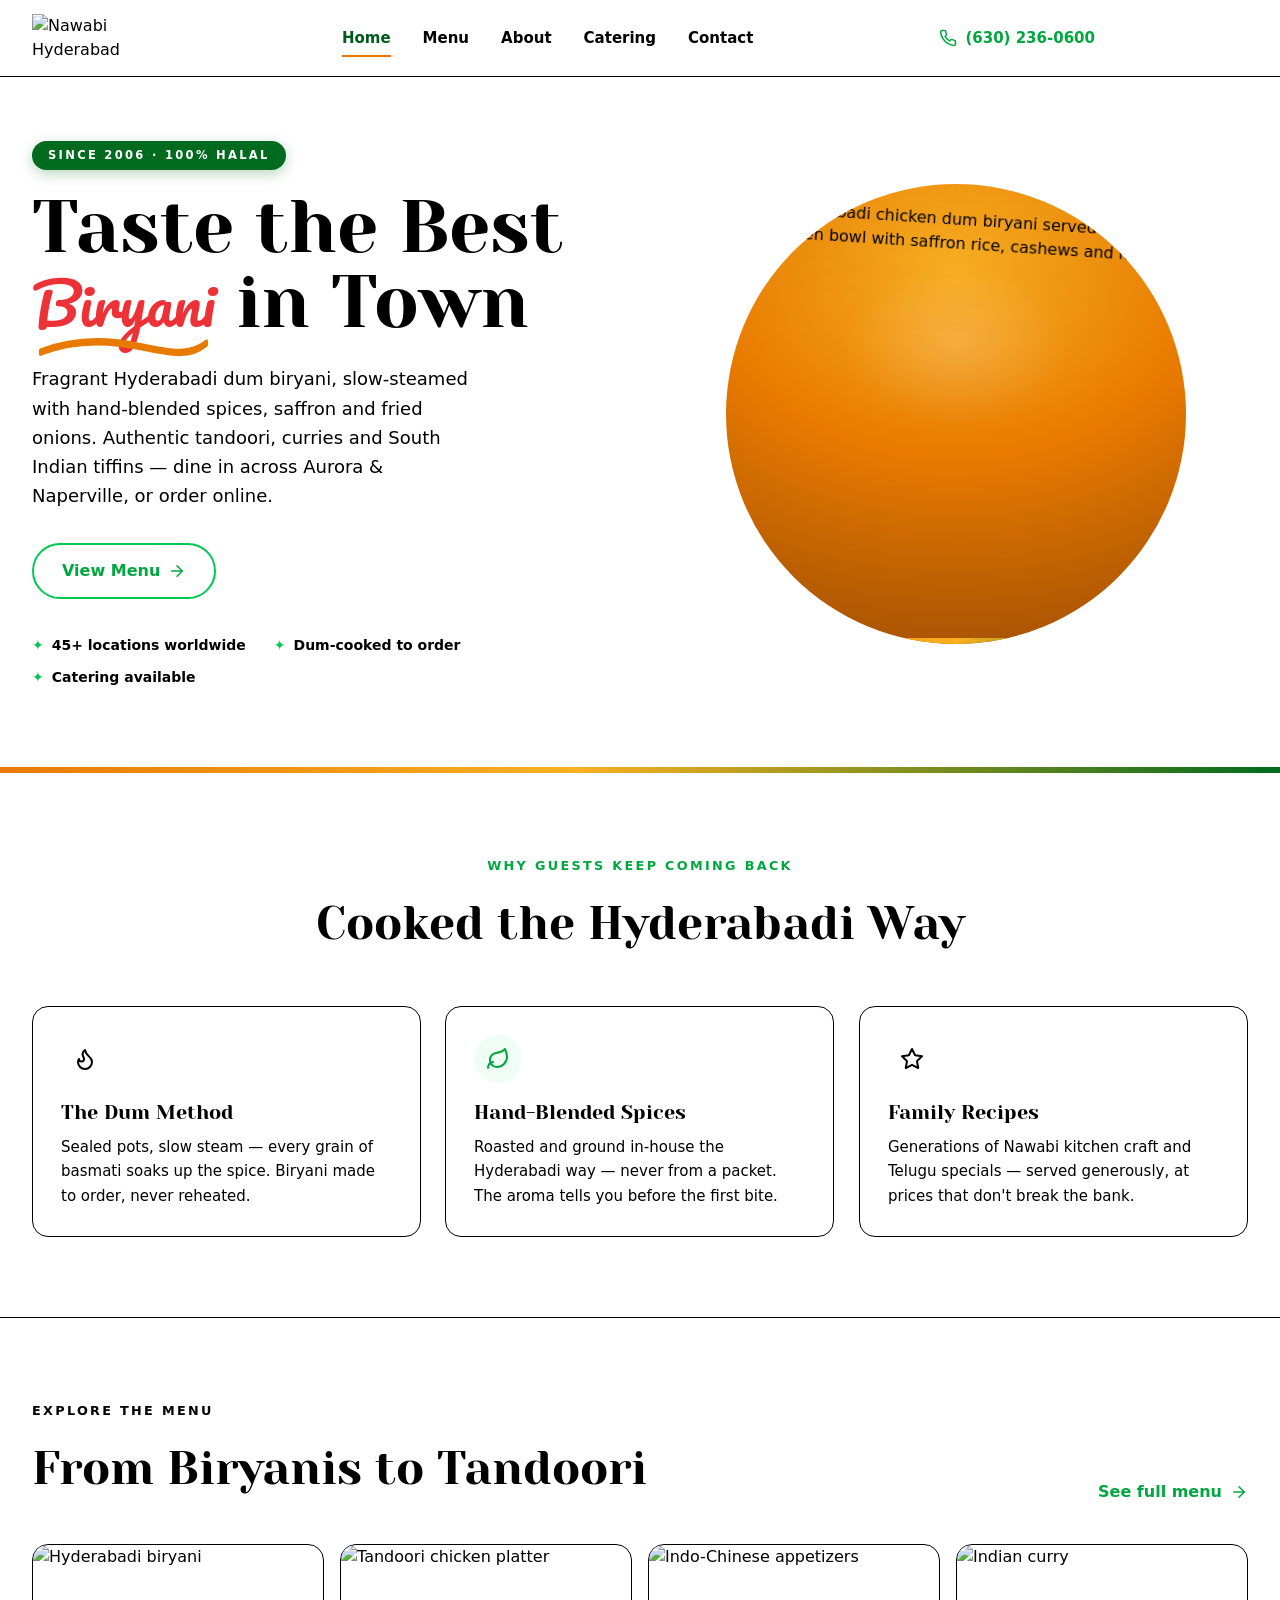
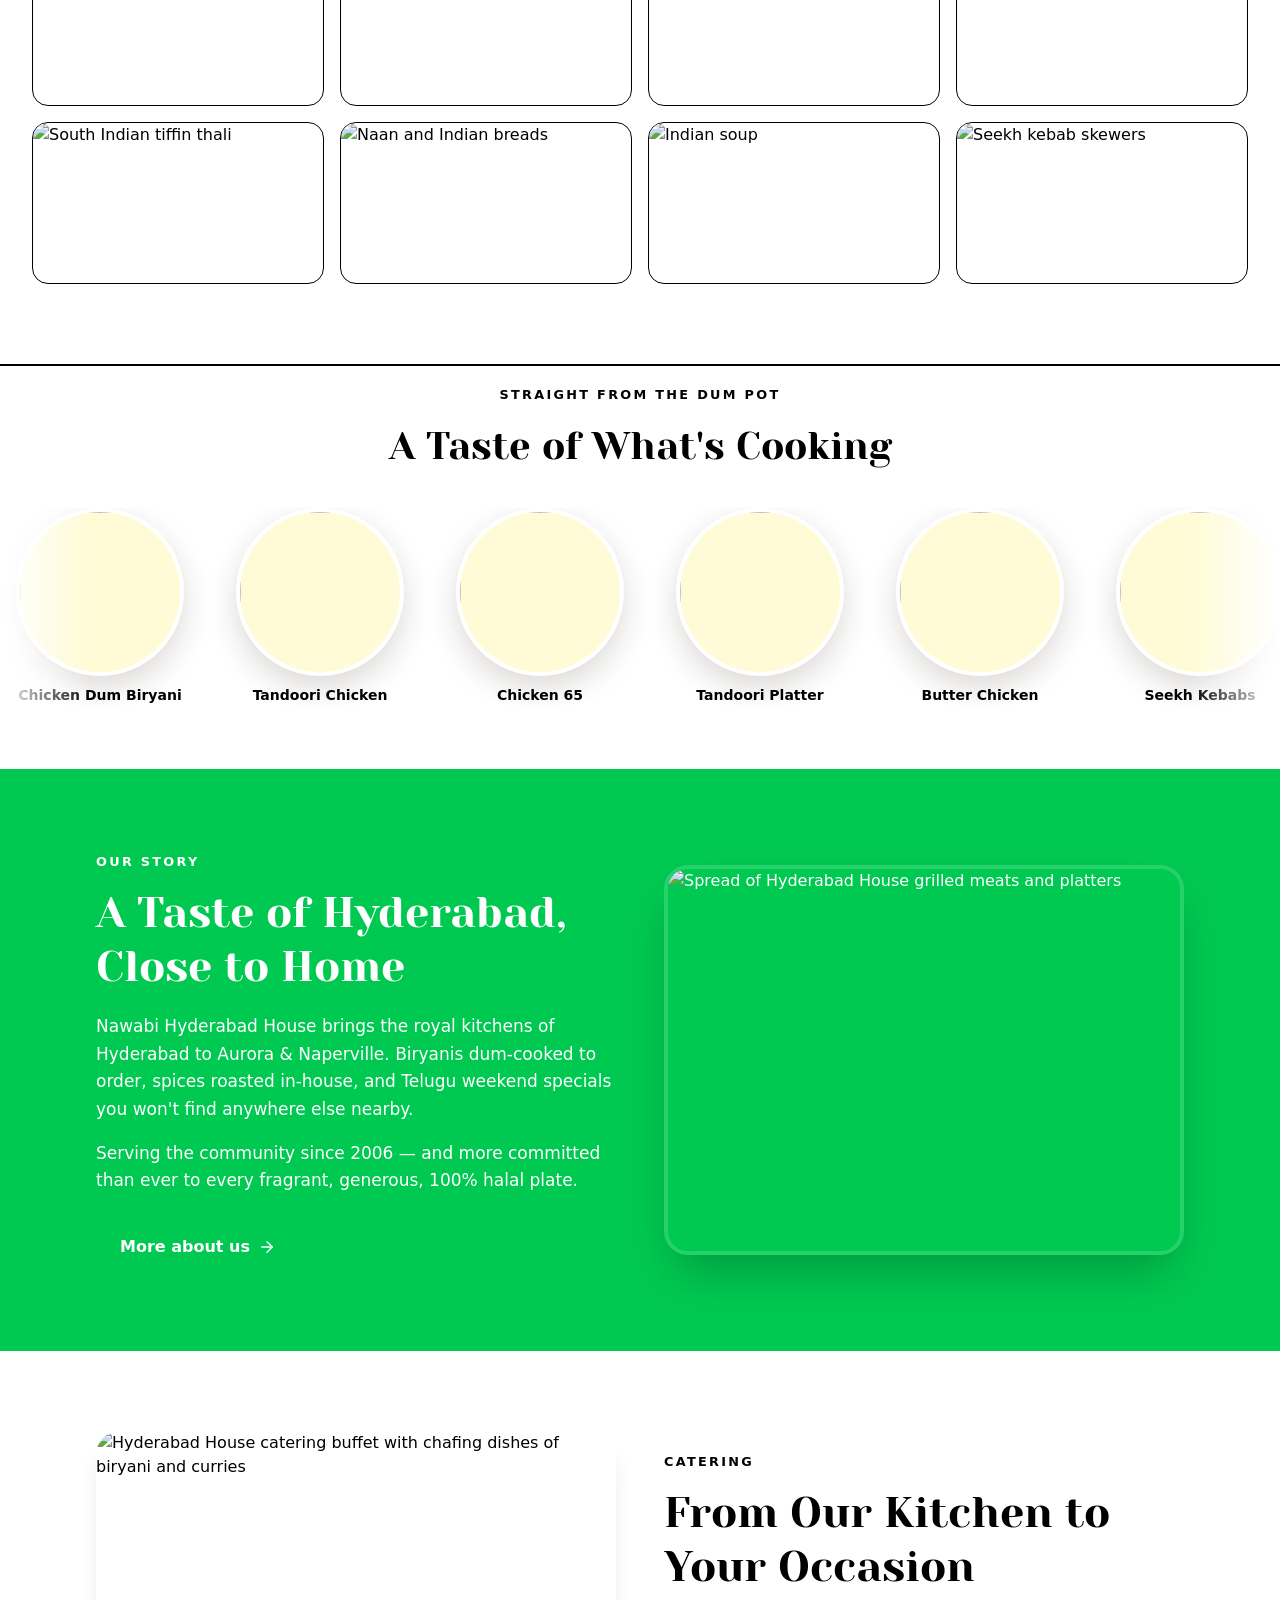
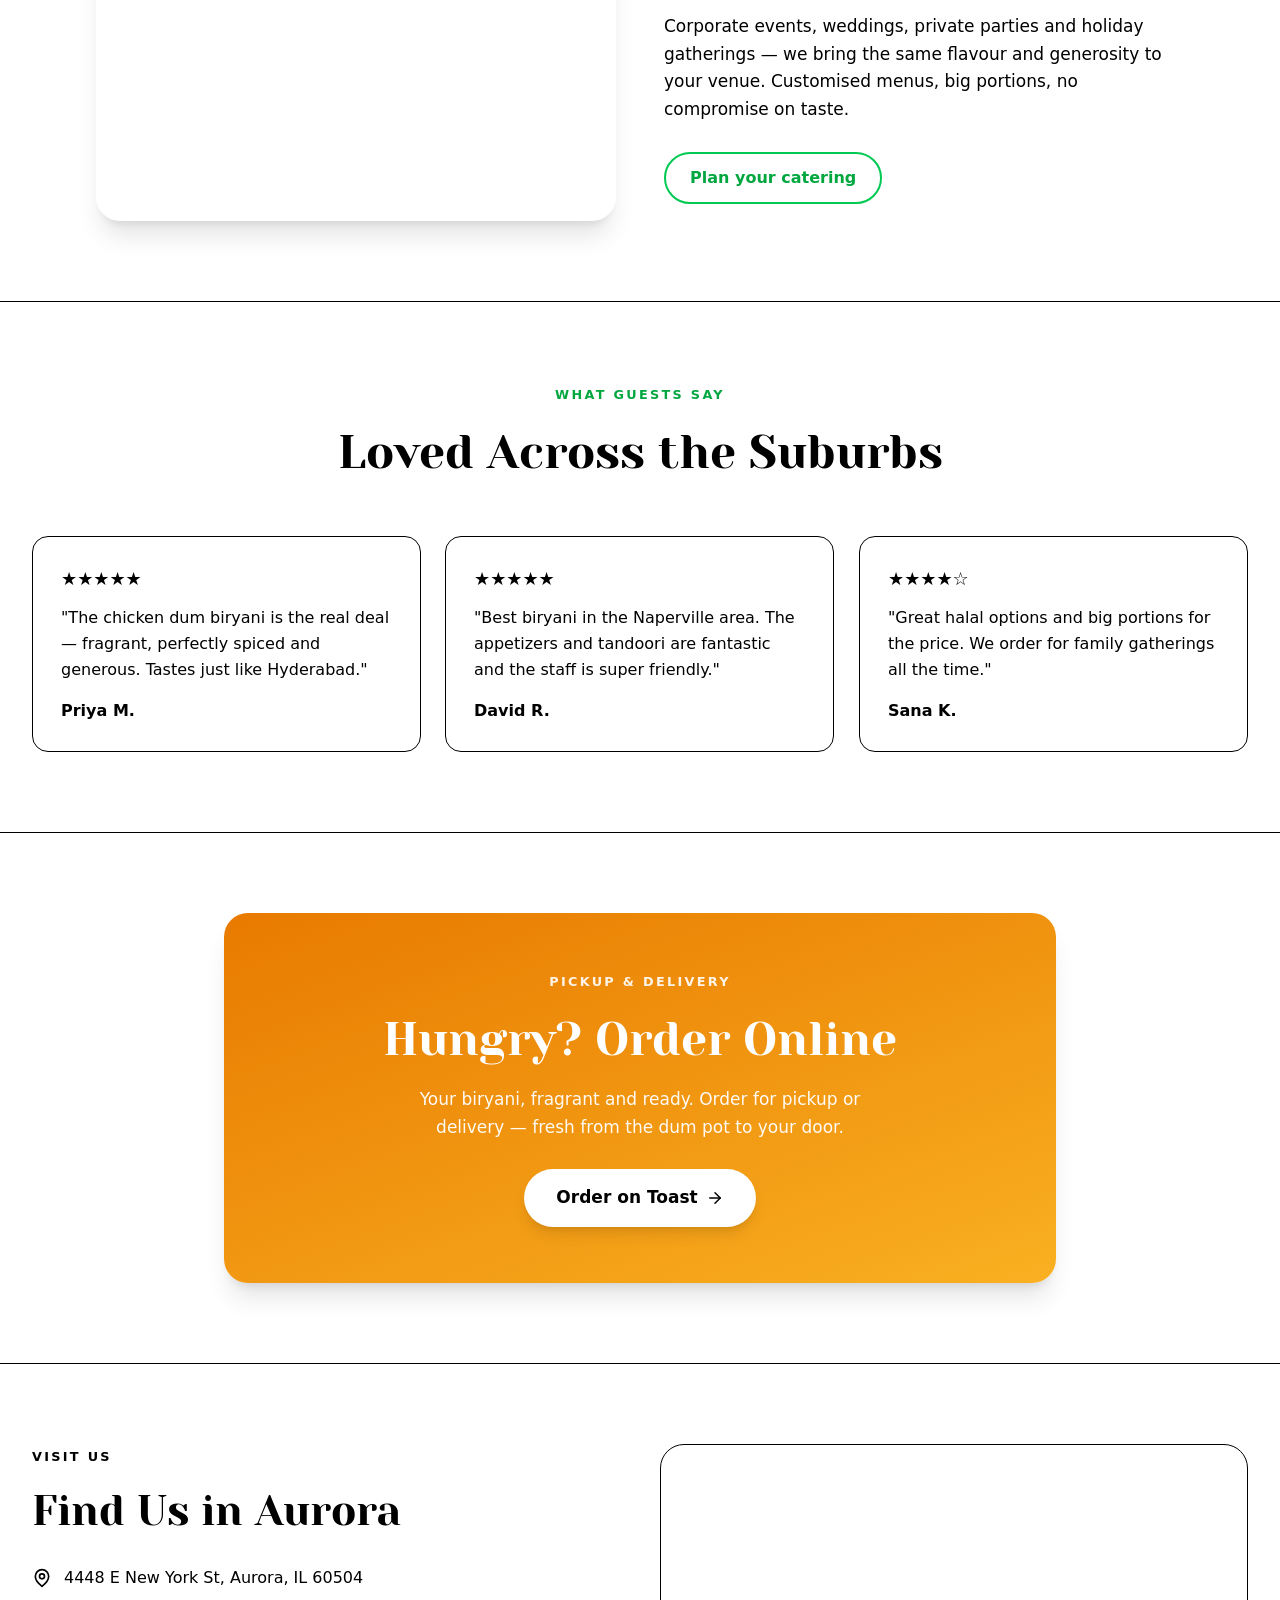
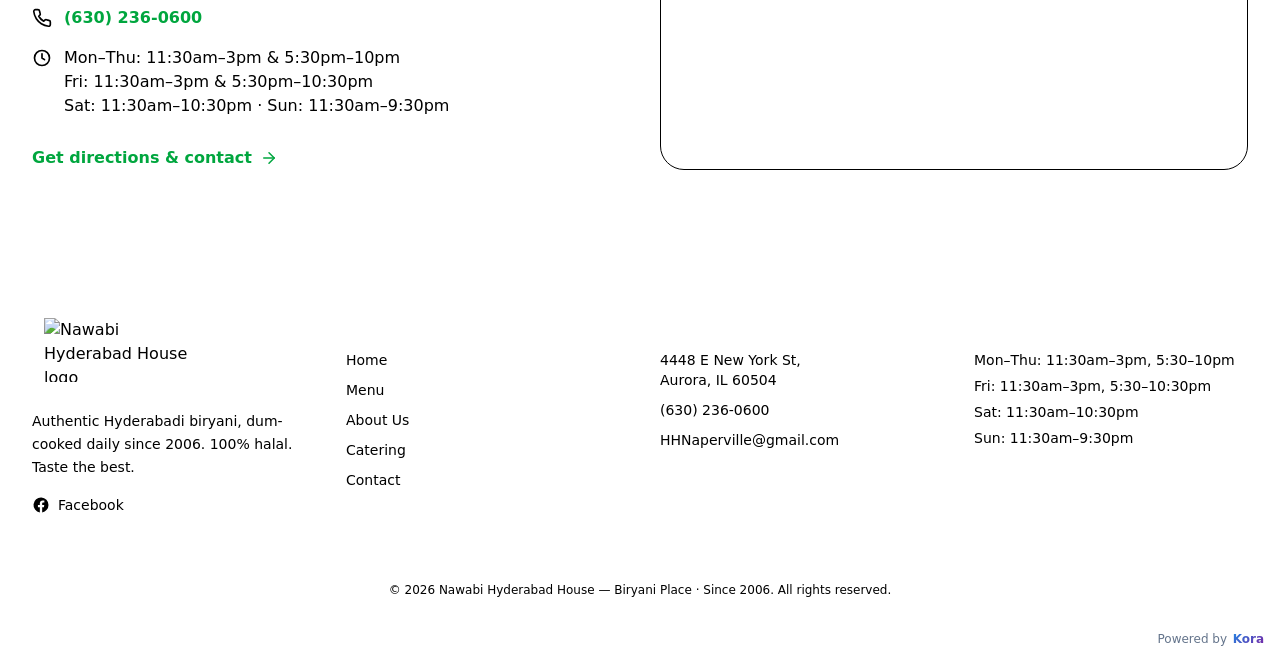
==== commit 6317bccf: "Deploy staging from Kora" ====
--- a/index.html
+++ b/index.html
@@ -1,52 +1,52 @@
 <!DOCTYPE html>
+
 <html class="scroll-smooth" lang="en">
 <head>
-<meta charset="utf-8" />
-<meta name="viewport" content="width=device-width, initial-scale=1.0" />
+  <link rel="icon" href="https://quseprdus1.blob.core.windows.net/kora-business-images/user-media/911e874e-7fd0-4305-8294-da62055246d1/de8c94d8-887e-4625-825f-ec262dbc28df/1782133685_wh6cib.png">
+<meta charset="utf-8"/>
+<meta content="width=device-width, initial-scale=1.0" name="viewport"/>
 <title>Nawabi Hyderabad House | Halal Biryani in Aurora, IL</title>
-<meta name="description" content="Nawabi Hyderabad House serves authentic Hyderabadi dum biryani, tandoori, curries and South Indian tiffins in Aurora/Naperville, IL. 100% halal. Dine in, takeout or order online." />
-<link rel="canonical" href="https://hhnaperville.com/" />
-<meta name="robots" content="index, follow" />
-<meta name="theme-color" content="#E87A00" />
-
+<meta content="Nawabi Hyderabad House serves authentic Hyderabadi dum biryani, tandoori, curries and South Indian tiffins in Aurora/Naperville, IL. 100% halal. Dine in, takeout or order online." name="description"/>
+
+<meta content="noindex, nofollow" name="robots"/>
+<meta content="#E87A00" name="theme-color"/>
 <!-- Open Graph -->
-<meta property="og:title" content="Nawabi Hyderabad House | Authentic Biryani in Aurora &amp; Naperville, IL" />
-<meta property="og:description" content="Authentic Hyderabadi dum biryani, tandoori and curries — slow-cooked, 100% halal. Dine in, takeout or order online in Aurora/Naperville, IL." />
-<meta property="og:type" content="website" />
-<meta property="og:url" content="https://hhnaperville.com/" />
-<meta property="og:image" content="https://quseprdus1.blob.core.windows.net/kora-business-images/user-media/911e874e-7fd0-4305-8294-da62055246d1/de8c94d8-887e-4625-825f-ec262dbc28df/1782133757_j66aro.jpg" />
-<meta property="og:site_name" content="Nawabi Hyderabad House" />
+<meta content="Nawabi Hyderabad House | Authentic Biryani in Aurora &amp; Naperville, IL" property="og:title"/>
+<meta content="Authentic Hyderabadi dum biryani, tandoori and curries — slow-cooked, 100% halal. Dine in, takeout or order online in Aurora/Naperville, IL." property="og:description"/>
+<meta content="website" property="og:type"/>
+
+<meta content="https://quseprdus1.blob.core.windows.net/kora-business-images/user-media/911e874e-7fd0-4305-8294-da62055246d1/de8c94d8-887e-4625-825f-ec262dbc28df/1782133757_j66aro.jpg" property="og:image"/>
+<meta content="Nawabi Hyderabad House" property="og:site_name"/>
 <!-- Twitter -->
-<meta name="twitter:card" content="summary_large_image" />
-<meta name="twitter:title" content="Nawabi Hyderabad House | Authentic Biryani in Aurora &amp; Naperville" />
-<meta name="twitter:description" content="Authentic Hyderabadi dum biryani, tandoori and curries — slow-cooked, 100% halal. Dine in, takeout or order online." />
-<meta name="twitter:image" content="https://quseprdus1.blob.core.windows.net/kora-business-images/user-media/911e874e-7fd0-4305-8294-da62055246d1/de8c94d8-887e-4625-825f-ec262dbc28df/1782133757_j66aro.jpg" />
-
+<meta content="summary_large_image" name="twitter:card"/>
+<meta content="Nawabi Hyderabad House | Authentic Biryani in Aurora &amp; Naperville" name="twitter:title"/>
+<meta content="Authentic Hyderabadi dum biryani, tandoori and curries — slow-cooked, 100% halal. Dine in, takeout or order online." name="twitter:description"/>
+<meta content="https://quseprdus1.blob.core.windows.net/kora-business-images/user-media/911e874e-7fd0-4305-8294-da62055246d1/de8c94d8-887e-4625-825f-ec262dbc28df/1782133757_j66aro.jpg" name="twitter:image"/>
 <!-- Icons -->
-<link rel="icon" type="image/png" href="https://quseprdus1.blob.core.windows.net/kora-business-images/user-media/911e874e-7fd0-4305-8294-da62055246d1/de8c94d8-887e-4625-825f-ec262dbc28df/1782133685_wh6cib.png" sizes="32x32" />
-
+<link href="https://quseprdus1.blob.core.windows.net/kora-business-images/user-media/911e874e-7fd0-4305-8294-da62055246d1/de8c94d8-887e-4625-825f-ec262dbc28df/1782133685_wh6cib.png" rel="icon" sizes="32x32" type="image/png"/>
 <!-- Fonts -->
-<link rel="preconnect" href="https://fonts.googleapis.com" />
-<link rel="preconnect" href="https://fonts.gstatic.com" crossorigin />
-<link href="https://fonts.googleapis.com/css2?family=Yeseva+One&family=Mukta:wght@300;400;500;600;700;800&family=Pacifico&display=swap" rel="stylesheet" />
-
+<link href="https://fonts.googleapis.com" rel="preconnect"/>
+<link crossorigin="" href="https://fonts.gstatic.com" rel="preconnect"/>
+<link href="https://fonts.googleapis.com/css2?family=Yeseva+One&amp;family=Mukta:wght@300;400;500;600;700;800&amp;family=Pacifico&amp;display=swap" rel="stylesheet"/>
 <!-- Hero image preload -->
-<link rel="preload" as="image" href="https://quseprdus1.blob.core.windows.net/kora-business-images/user-media/911e874e-7fd0-4305-8294-da62055246d1/de8c94d8-887e-4625-825f-ec262dbc28df/1782133699_3oaa8o.png" type="image/png" />
-
+<link as="image" href="https://quseprdus1.blob.core.windows.net/kora-business-images/user-media/911e874e-7fd0-4305-8294-da62055246d1/de8c94d8-887e-4625-825f-ec262dbc28df/1782133699_3oaa8o.png" rel="preload" type="image/png"/>
 <!-- Styles -->
-<link rel="stylesheet" href="assets/styles.css" />
-<link rel="stylesheet" href="style.css?v=20260622" />
-
+<link href="assets/styles.css" rel="stylesheet"/>
+<link href="style.css?v=20260622" rel="stylesheet"/>
 <!-- JSON-LD: Restaurant -->
-<script type="application/ld+json">
-{
+<script type="application/ld+json">{
   "@context": "https://schema.org",
   "@type": "Restaurant",
   "name": "Nawabi Hyderabad House",
   "alternateName": "Hyderabad House Aurora/Naperville",
   "description": "Authentic Hyderabadi dum biryani, tandoori, curries and South Indian tiffins. 100% halal. Dine in, takeout, delivery and catering.",
-  "servesCuisine": ["Hyderabadi", "Indian", "South Indian", "Biryani", "Halal"],
-  "url": "https://hhnaperville.com/",
+  "servesCuisine": [
+    "Hyderabadi",
+    "Indian",
+    "South Indian",
+    "Biryani",
+    "Halal"
+  ],
   "telephone": "+1-630-236-0600",
   "email": "HHNaperville@gmail.com",
   "priceRange": "$$",
@@ -63,23 +63,101 @@
     "addressCountry": "US"
   },
   "openingHoursSpecification": [
-    { "@type": "OpeningHoursSpecification", "dayOfWeek": ["Monday","Tuesday","Wednesday","Thursday"], "opens": "11:30", "closes": "15:00" },
-    { "@type": "OpeningHoursSpecification", "dayOfWeek": ["Monday","Tuesday","Wednesday","Thursday"], "opens": "17:30", "closes": "22:00" },
-    { "@type": "OpeningHoursSpecification", "dayOfWeek": "Friday", "opens": "11:30", "closes": "15:00" },
-    { "@type": "OpeningHoursSpecification", "dayOfWeek": "Friday", "opens": "17:30", "closes": "22:30" },
-    { "@type": "OpeningHoursSpecification", "dayOfWeek": "Saturday", "opens": "11:30", "closes": "22:30" },
-    { "@type": "OpeningHoursSpecification", "dayOfWeek": "Sunday", "opens": "11:30", "closes": "21:30" }
+    {
+      "@type": "OpeningHoursSpecification",
+      "dayOfWeek": [
+        "Monday",
+        "Tuesday",
+        "Wednesday",
+        "Thursday"
+      ],
+      "opens": "11:30",
+      "closes": "15:00"
+    },
+    {
+      "@type": "OpeningHoursSpecification",
+      "dayOfWeek": [
+        "Monday",
+        "Tuesday",
+        "Wednesday",
+        "Thursday"
+      ],
+      "opens": "17:30",
+      "closes": "22:00"
+    },
+    {
+      "@type": "OpeningHoursSpecification",
+      "dayOfWeek": "Friday",
+      "opens": "11:30",
+      "closes": "15:00"
+    },
+    {
+      "@type": "OpeningHoursSpecification",
+      "dayOfWeek": "Friday",
+      "opens": "17:30",
+      "closes": "22:30"
+    },
+    {
+      "@type": "OpeningHoursSpecification",
+      "dayOfWeek": "Saturday",
+      "opens": "11:30",
+      "closes": "22:30"
+    },
+    {
+      "@type": "OpeningHoursSpecification",
+      "dayOfWeek": "Sunday",
+      "opens": "11:30",
+      "closes": "21:30"
+    }
   ],
   "menu": "https://hhnaperville.com/menu",
-  "sameAs": ["https://www.facebook.com/hhnaperville/"],
-  "aggregateRating": { "@type": "AggregateRating", "ratingValue": "4.6", "reviewCount": "3" },
+  "sameAs": [
+    "https://www.facebook.com/hhnaperville/"
+  ],
+  "aggregateRating": {
+    "@type": "AggregateRating",
+    "ratingValue": "4.6",
+    "reviewCount": "3"
+  },
   "review": [
-    { "@type": "Review", "author": { "@type": "Person", "name": "Priya M." }, "reviewRating": { "@type": "Rating", "ratingValue": "5" }, "reviewBody": "The chicken dum biryani is the real deal — fragrant, perfectly spiced and generous. Tastes just like Hyderabad." },
-    { "@type": "Review", "author": { "@type": "Person", "name": "David R." }, "reviewRating": { "@type": "Rating", "ratingValue": "5" }, "reviewBody": "Best biryani in the Naperville area. The appetizers and tandoori are fantastic and the staff is super friendly." },
-    { "@type": "Review", "author": { "@type": "Person", "name": "Sana K." }, "reviewRating": { "@type": "Rating", "ratingValue": "4" }, "reviewBody": "Great halal options and big portions for the price. We order for family gatherings all the time." }
+    {
+      "@type": "Review",
+      "author": {
+        "@type": "Person",
+        "name": "Priya M."
+      },
+      "reviewRating": {
+        "@type": "Rating",
+        "ratingValue": "5"
+      },
+      "reviewBody": "The chicken dum biryani is the real deal — fragrant, perfectly spiced and generous. Tastes just like Hyderabad."
+    },
+    {
+      "@type": "Review",
+      "author": {
+        "@type": "Person",
+        "name": "David R."
+      },
+      "reviewRating": {
+        "@type": "Rating",
+        "ratingValue": "5"
+      },
+      "reviewBody": "Best biryani in the Naperville area. The appetizers and tandoori are fantastic and the staff is super friendly."
+    },
+    {
+      "@type": "Review",
+      "author": {
+        "@type": "Person",
+        "name": "Sana K."
+      },
+      "reviewRating": {
+        "@type": "Rating",
+        "ratingValue": "4"
+      },
+      "reviewBody": "Great halal options and big portions for the price. We order for family gatherings all the time."
+    }
   ]
-}
-</script>
+}</script>
 <!-- JSON-LD: FAQ -->
 <script type="application/ld+json">
 {
@@ -93,293 +171,355 @@
   ]
 }
 </script>
+<!-- KORA_GOOGLE_FONTS_START -->
+<link rel="preconnect" href="https://fonts.googleapis.com">
+<link rel="preconnect" href="https://fonts.gstatic.com" crossorigin>
+<link rel="stylesheet" href="https://fonts.googleapis.com/css2?family=Yeseva+One:wght@400;600;700&family=Mukta:wght@400;600;700&display=swap">
+<!-- KORA_GOOGLE_FONTS_END -->
 </head>
 <body class="bg-cream-50 text-clay-700 font-sans antialiased">
-<a href="#main" class="sr-only focus:not-sr-only focus:absolute focus:z-[60] focus:top-3 focus:left-3 focus:bg-green-500 focus:text-white focus:px-4 focus:py-2 focus:rounded-full">Skip to content</a>
-
+<a class="sr-only focus:not-sr-only focus:absolute focus:z-[60] focus:top-3 focus:left-3 focus:bg-green-500 focus:text-white focus:px-4 focus:py-2 focus:rounded-full" href="#main">Skip to content</a>
 <div id="site-header"></div>
-
 <main id="main">
 <!-- ===================== HERO ===================== -->
 <section class="relative overflow-hidden bg-cream-50">
-  <div class="pointer-events-none absolute -top-24 -right-24 w-[420px] h-[420px] rounded-full bg-saffron-100/60 blur-3xl"></div>
-  <span class="spice spice--slow hidden lg:inline-flex w-14 md:w-20 left-[4%] top-[20%]" data-parallax="0.18" style="--rot:-8deg"><img src="https://quseprdus1.blob.core.windows.net/kora-business-images/user-media/911e874e-7fd0-4305-8294-da62055246d1/de8c94d8-887e-4625-825f-ec262dbc28df/1782133718_ixyoic.png" alt="" aria-hidden="true" /></span>
-  <span class="spice w-10 md:w-14 left-[46%] top-[5%]" data-parallax="0.34" style="--rot:6deg"><img src="https://quseprdus1.blob.core.windows.net/kora-business-images/user-media/911e874e-7fd0-4305-8294-da62055246d1/de8c94d8-887e-4625-825f-ec262dbc28df/1782133766_dgxs7k.png" alt="" aria-hidden="true" /></span>
-  <span class="spice spice--rev hidden lg:inline-flex w-12 md:w-16 right-[5%] bottom-[10%]" data-parallax="0.26" style="--rot:12deg"><img src="https://quseprdus1.blob.core.windows.net/kora-business-images/user-media/911e874e-7fd0-4305-8294-da62055246d1/de8c94d8-887e-4625-825f-ec262dbc28df/1782133731_alzo57.png" alt="" aria-hidden="true" /></span>
-  <div class="hero-inner relative z-10 mx-auto max-w-7xl grid lg:grid-cols-2 items-center gap-12 px-5 lg:px-8 pt-12 pb-16 lg:pt-16 lg:pb-20">
-    <div>
-      <span class="ribbon">Since 2006 · 100% Halal</span>
-      <h1 class="mt-5 font-display text-clay-800 leading-[1.02] text-[clamp(2.6rem,6vw,4.6rem)]">
-        Taste the Best<br />
-        <span class="script script-underline text-[clamp(2.2rem,5vw,3.6rem)]">Biryani</span> in Town
+<div class="pointer-events-none absolute -top-24 -right-24 w-[420px] h-[420px] rounded-full bg-saffron-100/60 blur-3xl"></div>
+<span class="spice spice--slow hidden lg:inline-flex w-14 md:w-20 left-[4%] top-[20%]" data-parallax="0.18" style="--rot:-8deg"><img alt="" aria-hidden="true" src="https://quseprdus1.blob.core.windows.net/kora-business-images/user-media/911e874e-7fd0-4305-8294-da62055246d1/de8c94d8-887e-4625-825f-ec262dbc28df/1782133718_ixyoic.png"/></span>
+<span class="spice w-10 md:w-14 left-[46%] top-[5%]" data-parallax="0.34" style="--rot:6deg"><img alt="" aria-hidden="true" src="https://quseprdus1.blob.core.windows.net/kora-business-images/user-media/911e874e-7fd0-4305-8294-da62055246d1/de8c94d8-887e-4625-825f-ec262dbc28df/1782133766_dgxs7k.png"/></span>
+<span class="spice spice--rev hidden lg:inline-flex w-12 md:w-16 right-[5%] bottom-[10%]" data-parallax="0.26" style="--rot:12deg"><img alt="" aria-hidden="true" src="https://quseprdus1.blob.core.windows.net/kora-business-images/user-media/911e874e-7fd0-4305-8294-da62055246d1/de8c94d8-887e-4625-825f-ec262dbc28df/1782133731_alzo57.png"/></span>
+<div class="hero-inner relative z-10 mx-auto max-w-7xl grid lg:grid-cols-2 items-center gap-12 px-5 lg:px-8 pt-12 pb-16 lg:pt-16 lg:pb-20">
+<div>
+<span class="ribbon">Since 2006 · 100% Halal</span>
+<h1 class="mt-5 font-display text-clay-800 leading-[1.02] text-[clamp(2.6rem,6vw,4.6rem)]">
+        Taste the Best<br/>
+<span class="script script-underline text-[clamp(2.2rem,5vw,3.6rem)]">Biryani</span> in Town
       </h1>
-      <p class="mt-6 max-w-md text-lg leading-relaxed text-clay-600">
+<p class="mt-6 max-w-md text-lg leading-relaxed text-clay-600">
         Fragrant Hyderabadi dum biryani, slow-steamed with hand-blended spices, saffron and fried onions. Authentic tandoori, curries and South Indian tiffins — dine in across Aurora &amp; Naperville, or order online.
       </p>
-      <div class="mt-8 flex flex-wrap gap-3">
-        <a href="menu.html" class="inline-flex items-center gap-2 rounded-full border-2 border-green-500 px-7 py-3.5 text-base font-bold text-green-600 hover:bg-green-50 transition-colors">
+<div class="mt-8 flex flex-wrap gap-3">
+<a class="inline-flex items-center gap-2 rounded-full border-2 border-green-500 px-7 py-3.5 text-base font-bold text-green-600 hover:bg-green-50 transition-colors" href="menu.html">
           View Menu
-          <svg width="18" height="18" viewBox="0 0 24 24" fill="none" stroke="currentColor" stroke-width="2" stroke-linecap="round" stroke-linejoin="round" aria-hidden="true"><line x1="5" y1="12" x2="19" y2="12"/><polyline points="12 5 19 12 12 19"/></svg>
-        </a>
-      </div>
-      <div class="mt-9 flex flex-wrap items-center gap-x-7 gap-y-3 text-sm font-semibold text-clay-600">
-        <span class="inline-flex items-center gap-2"><span class="text-green-500">✦</span> 45+ locations worldwide</span>
-        <span class="inline-flex items-center gap-2"><span class="text-green-500">✦</span> Dum-cooked to order</span>
-        <span class="inline-flex items-center gap-2"><span class="text-green-500">✦</span> Catering available</span>
-      </div>
-    </div>
-
-    <div class="relative">
-      <div class="hero-art sunset-arch aspect-square max-w-[460px] mx-auto p-6">
-        <img src="https://quseprdus1.blob.core.windows.net/kora-business-images/user-media/911e874e-7fd0-4305-8294-da62055246d1/de8c94d8-887e-4625-825f-ec262dbc28df/1782133699_3oaa8o.png" alt="Hyderabadi chicken dum biryani served in a wooden bowl with saffron rice, cashews and mint" width="620" height="620" fetchpriority="high" data-rotate="90" class="spin-dish w-full h-full object-contain drop-shadow-2xl" />
-      </div>
-    </div>
-  </div>
-  <div class="sunset-rule"></div>
-</section>
-
+          <svg aria-hidden="true" fill="none" height="18" stroke="currentColor" stroke-linecap="round" stroke-linejoin="round" stroke-width="2" viewbox="0 0 24 24" width="18"><line x1="5" x2="19" y1="12" y2="12"></line><polyline points="12 5 19 12 12 19"></polyline></svg>
+</a>
+</div>
+<div class="mt-9 flex flex-wrap items-center gap-x-7 gap-y-3 text-sm font-semibold text-clay-600">
+<span class="inline-flex items-center gap-2"><span class="text-green-500">✦</span> 45+ locations worldwide</span>
+<span class="inline-flex items-center gap-2"><span class="text-green-500">✦</span> Dum-cooked to order</span>
+<span class="inline-flex items-center gap-2"><span class="text-green-500">✦</span> Catering available</span>
+</div>
+</div>
+<div class="relative">
+<div class="hero-art sunset-arch aspect-square max-w-[460px] mx-auto p-6">
+<img alt="Hyderabadi chicken dum biryani served in a wooden bowl with saffron rice, cashews and mint" class="spin-dish w-full h-full object-contain drop-shadow-2xl" data-rotate="90" fetchpriority="high" height="620" src="https://quseprdus1.blob.core.windows.net/kora-business-images/user-media/911e874e-7fd0-4305-8294-da62055246d1/de8c94d8-887e-4625-825f-ec262dbc28df/1782133699_3oaa8o.png" width="620"/>
+</div>
+</div>
+</div>
+<div class="sunset-rule"></div>
+</section>
 <!-- ===================== SPECIALTY ===================== -->
 <section class="bg-cream-50 py-16 md:py-20">
-  <div class="mx-auto max-w-7xl px-5 lg:px-8">
-    <div class="text-center mb-12 js-reveal">
-      <span class="kicker text-green-600">Why guests keep coming back</span>
-      <h2 class="mt-3 text-[clamp(1.9rem,4vw,2.9rem)]">Cooked the Hyderabadi Way</h2>
-    </div>
-    <div class="grid md:grid-cols-3 gap-6">
-      <article class="js-reveal bg-white rounded-2xl border border-clay-200/70 p-7 shadow-[var(--shadow-card)]">
-        <span class="grid place-items-center w-12 h-12 rounded-full bg-saffron-100 text-saffron-700 mb-4">
-          <svg width="24" height="24" viewBox="0 0 24 24" fill="none" stroke="currentColor" stroke-width="2" stroke-linecap="round" stroke-linejoin="round" aria-hidden="true"><path d="M8.5 14.5A2.5 2.5 0 0 0 11 12c0-1.38-.5-2-1-3-1.07-2.14-.22-4.05 2-6 .5 2.5 2 4.9 4 6.5 2 1.6 3 3.5 3 5.5a7 7 0 1 1-14 0c0-1.15.43-2.29 1-3a2.5 2.5 0 0 0 2.5 2.5Z"/></svg>
-        </span>
-        <h3 class="text-xl mb-2">The Dum Method</h3>
-        <p class="text-[15px] leading-relaxed text-clay-500">Sealed pots, slow steam — every grain of basmati soaks up the spice. Biryani made to order, never reheated.</p>
-      </article>
-      <article class="js-reveal bg-white rounded-2xl border border-clay-200/70 p-7 shadow-[var(--shadow-card)]">
-        <span class="grid place-items-center w-12 h-12 rounded-full bg-green-50 text-green-600 mb-4">
-          <svg width="24" height="24" viewBox="0 0 24 24" fill="none" stroke="currentColor" stroke-width="2" stroke-linecap="round" stroke-linejoin="round" aria-hidden="true"><path d="M11 20A7 7 0 0 1 9.8 6.1C15.5 5 17 4.48 19 2c1 2 2 4.18 2 8 0 5.5-4.78 10-10 10Z"/><path d="M2 21c0-3 1.85-5.36 5.08-6"/></svg>
-        </span>
-        <h3 class="text-xl mb-2">Hand-Blended Spices</h3>
-        <p class="text-[15px] leading-relaxed text-clay-500">Roasted and ground in-house the Hyderabadi way — never from a packet. The aroma tells you before the first bite.</p>
-      </article>
-      <article class="js-reveal bg-white rounded-2xl border border-clay-200/70 p-7 shadow-[var(--shadow-card)]">
-        <span class="grid place-items-center w-12 h-12 rounded-full bg-spice-50 text-spice-400 mb-4">
-          <svg width="24" height="24" viewBox="0 0 24 24" fill="none" stroke="currentColor" stroke-width="2" stroke-linecap="round" stroke-linejoin="round" aria-hidden="true"><polygon points="12 2 15.09 8.26 22 9.27 17 14.14 18.18 21.02 12 17.77 5.82 21.02 7 14.14 2 9.27 8.91 8.26 12 2"/></svg>
-        </span>
-        <h3 class="text-xl mb-2">Family Recipes</h3>
-        <p class="text-[15px] leading-relaxed text-clay-500">Generations of Nawabi kitchen craft and Telugu specials — served generously, at prices that don't break the bank.</p>
-      </article>
-    </div>
-  </div>
-</section>
-
+<div class="mx-auto max-w-7xl px-5 lg:px-8">
+<div class="text-center mb-12 js-reveal">
+<span class="kicker text-green-600">Why guests keep coming back</span>
+<h2 class="mt-3 text-[clamp(1.9rem,4vw,2.9rem)]">Cooked the Hyderabadi Way</h2>
+</div>
+<div class="grid md:grid-cols-3 gap-6">
+<article class="js-reveal bg-white rounded-2xl border border-clay-200/70 p-7 shadow-[var(--shadow-card)]">
+<span class="grid place-items-center w-12 h-12 rounded-full bg-saffron-100 text-saffron-700 mb-4">
+<svg aria-hidden="true" fill="none" height="24" stroke="currentColor" stroke-linecap="round" stroke-linejoin="round" stroke-width="2" viewbox="0 0 24 24" width="24"><path d="M8.5 14.5A2.5 2.5 0 0 0 11 12c0-1.38-.5-2-1-3-1.07-2.14-.22-4.05 2-6 .5 2.5 2 4.9 4 6.5 2 1.6 3 3.5 3 5.5a7 7 0 1 1-14 0c0-1.15.43-2.29 1-3a2.5 2.5 0 0 0 2.5 2.5Z"></path></svg>
+</span>
+<h3 class="text-xl mb-2">The Dum Method</h3>
+<p class="text-[15px] leading-relaxed text-clay-500">Sealed pots, slow steam — every grain of basmati soaks up the spice. Biryani made to order, never reheated.</p>
+</article>
+<article class="js-reveal bg-white rounded-2xl border border-clay-200/70 p-7 shadow-[var(--shadow-card)]">
+<span class="grid place-items-center w-12 h-12 rounded-full bg-green-50 text-green-600 mb-4">
+<svg aria-hidden="true" fill="none" height="24" stroke="currentColor" stroke-linecap="round" stroke-linejoin="round" stroke-width="2" viewbox="0 0 24 24" width="24"><path d="M11 20A7 7 0 0 1 9.8 6.1C15.5 5 17 4.48 19 2c1 2 2 4.18 2 8 0 5.5-4.78 10-10 10Z"></path><path d="M2 21c0-3 1.85-5.36 5.08-6"></path></svg>
+</span>
+<h3 class="text-xl mb-2">Hand-Blended Spices</h3>
+<p class="text-[15px] leading-relaxed text-clay-500">Roasted and ground in-house the Hyderabadi way — never from a packet. The aroma tells you before the first bite.</p>
+</article>
+<article class="js-reveal bg-white rounded-2xl border border-clay-200/70 p-7 shadow-[var(--shadow-card)]">
+<span class="grid place-items-center w-12 h-12 rounded-full bg-spice-50 text-spice-400 mb-4">
+<svg aria-hidden="true" fill="none" height="24" stroke="currentColor" stroke-linecap="round" stroke-linejoin="round" stroke-width="2" viewbox="0 0 24 24" width="24"><polygon points="12 2 15.09 8.26 22 9.27 17 14.14 18.18 21.02 12 17.77 5.82 21.02 7 14.14 2 9.27 8.91 8.26 12 2"></polygon></svg>
+</span>
+<h3 class="text-xl mb-2">Family Recipes</h3>
+<p class="text-[15px] leading-relaxed text-clay-500">Generations of Nawabi kitchen craft and Telugu specials — served generously, at prices that don't break the bank.</p>
+</article>
+</div>
+</div>
+</section>
 <!-- ===================== EXPLORE THE MENU ===================== -->
 <section class="bg-white py-16 md:py-20 border-y border-clay-100">
-  <div class="mx-auto max-w-7xl px-5 lg:px-8">
-    <div class="flex flex-wrap items-end justify-between gap-4 mb-10 js-reveal">
-      <div>
-        <span class="kicker text-saffron-600">Explore the menu</span>
-        <h2 class="mt-3 text-[clamp(1.9rem,4vw,2.9rem)]">From Biryanis to Tandoori</h2>
-      </div>
-      <a href="menu.html" class="inline-flex items-center gap-2 font-bold text-green-600 hover:text-green-700">
+<div class="mx-auto max-w-7xl px-5 lg:px-8">
+<div class="flex flex-wrap items-end justify-between gap-4 mb-10 js-reveal">
+<div>
+<span class="kicker text-saffron-600">Explore the menu</span>
+<h2 class="mt-3 text-[clamp(1.9rem,4vw,2.9rem)]">From Biryanis to Tandoori</h2>
+</div>
+<a class="inline-flex items-center gap-2 font-bold text-green-600 hover:text-green-700" href="menu.html">
         See full menu
-        <svg width="18" height="18" viewBox="0 0 24 24" fill="none" stroke="currentColor" stroke-width="2" stroke-linecap="round" stroke-linejoin="round" aria-hidden="true"><line x1="5" y1="12" x2="19" y2="12"/><polyline points="12 5 19 12 12 19"/></svg>
-      </a>
-    </div>
-    <div class="grid grid-cols-2 md:grid-cols-3 lg:grid-cols-4 gap-4">
-      <a href="menu.html#biryanis" class="js-reveal group relative rounded-2xl overflow-hidden border border-clay-200/70 shadow-[var(--shadow-card)]">
-        <img src="https://quseprdus1.blob.core.windows.net/kora-business-images/user-media/911e874e-7fd0-4305-8294-da62055246d1/de8c94d8-887e-4625-825f-ec262dbc28df/1782133597_hqbpxy.jpg" alt="Hyderabadi biryani" width="480" height="360" loading="lazy" class="h-40 w-full object-cover transition-transform duration-500 group-hover:scale-105" />
-        <span class="absolute inset-x-0 bottom-0 bg-gradient-to-t from-clay-900/85 to-transparent px-4 py-3 text-white font-bold">Biryanis</span>
-      </a>
-      <a href="menu.html#tandoori" class="js-reveal group relative rounded-2xl overflow-hidden border border-clay-200/70 shadow-[var(--shadow-card)]">
-        <img src="https://quseprdus1.blob.core.windows.net/kora-business-images/user-media/911e874e-7fd0-4305-8294-da62055246d1/de8c94d8-887e-4625-825f-ec262dbc28df/1782133635_m42i85.jpg" alt="Tandoori chicken platter" width="480" height="360" loading="lazy" class="h-40 w-full object-cover transition-transform duration-500 group-hover:scale-105" />
-        <span class="absolute inset-x-0 bottom-0 bg-gradient-to-t from-clay-900/85 to-transparent px-4 py-3 text-white font-bold">Tandoori</span>
-      </a>
-      <a href="menu.html#appetizers" class="js-reveal group relative rounded-2xl overflow-hidden border border-clay-200/70 shadow-[var(--shadow-card)]">
-        <img src="https://quseprdus1.blob.core.windows.net/kora-business-images/user-media/911e874e-7fd0-4305-8294-da62055246d1/de8c94d8-887e-4625-825f-ec262dbc28df/1782133619_xuuofg.jpg" alt="Indo-Chinese appetizers" width="480" height="360" loading="lazy" class="h-40 w-full object-cover transition-transform duration-500 group-hover:scale-105" />
-        <span class="absolute inset-x-0 bottom-0 bg-gradient-to-t from-clay-900/85 to-transparent px-4 py-3 text-white font-bold">Appetizers</span>
-      </a>
-      <a href="menu.html#curries" class="js-reveal group relative rounded-2xl overflow-hidden border border-clay-200/70 shadow-[var(--shadow-card)]">
-        <img src="https://quseprdus1.blob.core.windows.net/kora-business-images/user-media/911e874e-7fd0-4305-8294-da62055246d1/de8c94d8-887e-4625-825f-ec262dbc28df/1782133607_o0js9x.jpg" alt="Indian curry" width="480" height="360" loading="lazy" class="h-40 w-full object-cover transition-transform duration-500 group-hover:scale-105" />
-        <span class="absolute inset-x-0 bottom-0 bg-gradient-to-t from-clay-900/85 to-transparent px-4 py-3 text-white font-bold">Curries</span>
-      </a>
-      <a href="menu.html#tiffins" class="js-reveal group relative rounded-2xl overflow-hidden border border-clay-200/70 shadow-[var(--shadow-card)]">
-        <img src="https://quseprdus1.blob.core.windows.net/kora-business-images/user-media/911e874e-7fd0-4305-8294-da62055246d1/de8c94d8-887e-4625-825f-ec262dbc28df/1782133613_61gbka.jpg" alt="South Indian tiffin thali" width="480" height="360" loading="lazy" class="h-40 w-full object-cover transition-transform duration-500 group-hover:scale-105" />
-        <span class="absolute inset-x-0 bottom-0 bg-gradient-to-t from-clay-900/85 to-transparent px-4 py-3 text-white font-bold">Dosa &amp; Tiffins</span>
-      </a>
-      <a href="menu.html#breads" class="js-reveal group relative rounded-2xl overflow-hidden border border-clay-200/70 shadow-[var(--shadow-card)]">
-        <img src="https://quseprdus1.blob.core.windows.net/kora-business-images/user-media/911e874e-7fd0-4305-8294-da62055246d1/de8c94d8-887e-4625-825f-ec262dbc28df/1782133602_ar3hvr.jpg" alt="Naan and Indian breads" width="480" height="360" loading="lazy" class="h-40 w-full object-cover transition-transform duration-500 group-hover:scale-105" />
-        <span class="absolute inset-x-0 bottom-0 bg-gradient-to-t from-clay-900/85 to-transparent px-4 py-3 text-white font-bold">Breads</span>
-      </a>
-      <a href="menu.html#soups" class="js-reveal group relative rounded-2xl overflow-hidden border border-clay-200/70 shadow-[var(--shadow-card)]">
-        <img src="https://quseprdus1.blob.core.windows.net/kora-business-images/user-media/911e874e-7fd0-4305-8294-da62055246d1/de8c94d8-887e-4625-825f-ec262dbc28df/1782133630_x6eeax.jpg" alt="Indian soup" width="480" height="360" loading="lazy" class="h-40 w-full object-cover transition-transform duration-500 group-hover:scale-105" />
-        <span class="absolute inset-x-0 bottom-0 bg-gradient-to-t from-clay-900/85 to-transparent px-4 py-3 text-white font-bold">Soups</span>
-      </a>
-      <a href="menu.html#tandoori" class="js-reveal group relative rounded-2xl overflow-hidden border border-clay-200/70 shadow-[var(--shadow-card)]">
-        <img src="https://quseprdus1.blob.core.windows.net/kora-business-images/user-media/911e874e-7fd0-4305-8294-da62055246d1/de8c94d8-887e-4625-825f-ec262dbc28df/1782133624_qtg8nb.jpg" alt="Seekh kebab skewers" width="480" height="360" loading="lazy" class="h-40 w-full object-cover transition-transform duration-500 group-hover:scale-105" />
-        <span class="absolute inset-x-0 bottom-0 bg-gradient-to-t from-clay-900/85 to-transparent px-4 py-3 text-white font-bold">Kebabs</span>
-      </a>
-    </div>
-  </div>
-</section>
-
+        <svg aria-hidden="true" fill="none" height="18" stroke="currentColor" stroke-linecap="round" stroke-linejoin="round" stroke-width="2" viewbox="0 0 24 24" width="18"><line x1="5" x2="19" y1="12" y2="12"></line><polyline points="12 5 19 12 12 19"></polyline></svg>
+</a>
+</div>
+<div class="grid grid-cols-2 md:grid-cols-3 lg:grid-cols-4 gap-4">
+<a class="js-reveal group relative rounded-2xl overflow-hidden border border-clay-200/70 shadow-[var(--shadow-card)]" href="menu.html#biryanis">
+<img alt="Hyderabadi biryani" class="h-40 w-full object-cover transition-transform duration-500 group-hover:scale-105" height="360" loading="lazy" src="https://quseprdus1.blob.core.windows.net/kora-business-images/user-media/911e874e-7fd0-4305-8294-da62055246d1/de8c94d8-887e-4625-825f-ec262dbc28df/1782133597_hqbpxy.jpg" width="480"/>
+<span class="absolute inset-x-0 bottom-0 bg-gradient-to-t from-clay-900/85 to-transparent px-4 py-3 text-white font-bold">Biryanis</span>
+</a>
+<a class="js-reveal group relative rounded-2xl overflow-hidden border border-clay-200/70 shadow-[var(--shadow-card)]" href="menu.html#tandoori">
+<img alt="Tandoori chicken platter" class="h-40 w-full object-cover transition-transform duration-500 group-hover:scale-105" height="360" loading="lazy" src="https://quseprdus1.blob.core.windows.net/kora-business-images/user-media/911e874e-7fd0-4305-8294-da62055246d1/de8c94d8-887e-4625-825f-ec262dbc28df/1782133635_m42i85.jpg" width="480"/>
+<span class="absolute inset-x-0 bottom-0 bg-gradient-to-t from-clay-900/85 to-transparent px-4 py-3 text-white font-bold">Tandoori</span>
+</a>
+<a class="js-reveal group relative rounded-2xl overflow-hidden border border-clay-200/70 shadow-[var(--shadow-card)]" href="menu.html#appetizers">
+<img alt="Indo-Chinese appetizers" class="h-40 w-full object-cover transition-transform duration-500 group-hover:scale-105" height="360" loading="lazy" src="https://quseprdus1.blob.core.windows.net/kora-business-images/user-media/911e874e-7fd0-4305-8294-da62055246d1/de8c94d8-887e-4625-825f-ec262dbc28df/1782133619_xuuofg.jpg" width="480"/>
+<span class="absolute inset-x-0 bottom-0 bg-gradient-to-t from-clay-900/85 to-transparent px-4 py-3 text-white font-bold">Appetizers</span>
+</a>
+<a class="js-reveal group relative rounded-2xl overflow-hidden border border-clay-200/70 shadow-[var(--shadow-card)]" href="menu.html#curries">
+<img alt="Indian curry" class="h-40 w-full object-cover transition-transform duration-500 group-hover:scale-105" height="360" loading="lazy" src="https://quseprdus1.blob.core.windows.net/kora-business-images/user-media/911e874e-7fd0-4305-8294-da62055246d1/de8c94d8-887e-4625-825f-ec262dbc28df/1782133607_o0js9x.jpg" width="480"/>
+<span class="absolute inset-x-0 bottom-0 bg-gradient-to-t from-clay-900/85 to-transparent px-4 py-3 text-white font-bold">Curries</span>
+</a>
+<a class="js-reveal group relative rounded-2xl overflow-hidden border border-clay-200/70 shadow-[var(--shadow-card)]" href="menu.html#tiffins">
+<img alt="South Indian tiffin thali" class="h-40 w-full object-cover transition-transform duration-500 group-hover:scale-105" height="360" loading="lazy" src="https://quseprdus1.blob.core.windows.net/kora-business-images/user-media/911e874e-7fd0-4305-8294-da62055246d1/de8c94d8-887e-4625-825f-ec262dbc28df/1782133613_61gbka.jpg" width="480"/>
+<span class="absolute inset-x-0 bottom-0 bg-gradient-to-t from-clay-900/85 to-transparent px-4 py-3 text-white font-bold">Dosa &amp; Tiffins</span>
+</a>
+<a class="js-reveal group relative rounded-2xl overflow-hidden border border-clay-200/70 shadow-[var(--shadow-card)]" href="menu.html#breads">
+<img alt="Naan and Indian breads" class="h-40 w-full object-cover transition-transform duration-500 group-hover:scale-105" height="360" loading="lazy" src="https://quseprdus1.blob.core.windows.net/kora-business-images/user-media/911e874e-7fd0-4305-8294-da62055246d1/de8c94d8-887e-4625-825f-ec262dbc28df/1782133602_ar3hvr.jpg" width="480"/>
+<span class="absolute inset-x-0 bottom-0 bg-gradient-to-t from-clay-900/85 to-transparent px-4 py-3 text-white font-bold">Breads</span>
+</a>
+<a class="js-reveal group relative rounded-2xl overflow-hidden border border-clay-200/70 shadow-[var(--shadow-card)]" href="menu.html#soups">
+<img alt="Indian soup" class="h-40 w-full object-cover transition-transform duration-500 group-hover:scale-105" height="360" loading="lazy" src="https://quseprdus1.blob.core.windows.net/kora-business-images/user-media/911e874e-7fd0-4305-8294-da62055246d1/de8c94d8-887e-4625-825f-ec262dbc28df/1782133630_x6eeax.jpg" width="480"/>
+<span class="absolute inset-x-0 bottom-0 bg-gradient-to-t from-clay-900/85 to-transparent px-4 py-3 text-white font-bold">Soups</span>
+</a>
+<a class="js-reveal group relative rounded-2xl overflow-hidden border border-clay-200/70 shadow-[var(--shadow-card)]" href="menu.html#tandoori">
+<img alt="Seekh kebab skewers" class="h-40 w-full object-cover transition-transform duration-500 group-hover:scale-105" height="360" loading="lazy" src="https://quseprdus1.blob.core.windows.net/kora-business-images/user-media/911e874e-7fd0-4305-8294-da62055246d1/de8c94d8-887e-4625-825f-ec262dbc28df/1782133624_qtg8nb.jpg" width="480"/>
+<span class="absolute inset-x-0 bottom-0 bg-gradient-to-t from-clay-900/85 to-transparent px-4 py-3 text-white font-bold">Kebabs</span>
+</a>
+</div>
+</div>
+</section>
 <!-- ===================== TASTING MARQUEE ===================== -->
 <section class="bg-white pt-4 pb-14 md:pb-16 border-t border-clay-100 overflow-hidden">
-  <div class="text-center mb-8 px-5">
-    <span class="kicker text-saffron-600">Straight from the dum pot</span>
-    <h2 class="mt-3 text-[clamp(1.6rem,3.5vw,2.4rem)]">A Taste of What's Cooking</h2>
-  </div>
-  <div class="marquee" aria-hidden="true">
-    <div class="marquee__track">
-      <figure class="marquee__item"><img src="https://quseprdus1.blob.core.windows.net/kora-business-images/user-media/911e874e-7fd0-4305-8294-da62055246d1/de8c94d8-887e-4625-825f-ec262dbc28df/1782133699_3oaa8o.png" alt="" loading="lazy" /><figcaption class="text-sm font-bold text-clay-700">Chicken Dum Biryani</figcaption></figure>
-      <figure class="marquee__item"><img src="https://quseprdus1.blob.core.windows.net/kora-business-images/user-media/911e874e-7fd0-4305-8294-da62055246d1/de8c94d8-887e-4625-825f-ec262dbc28df/1782133680_2cj1sr.png" alt="" loading="lazy" /><figcaption class="text-sm font-bold text-clay-700">Tandoori Chicken</figcaption></figure>
-      <figure class="marquee__item"><img src="https://quseprdus1.blob.core.windows.net/kora-business-images/user-media/911e874e-7fd0-4305-8294-da62055246d1/de8c94d8-887e-4625-825f-ec262dbc28df/1782133672_pp6oui.png" alt="" loading="lazy" /><figcaption class="text-sm font-bold text-clay-700">Chicken 65</figcaption></figure>
-      <figure class="marquee__item"><img src="https://quseprdus1.blob.core.windows.net/kora-business-images/user-media/911e874e-7fd0-4305-8294-da62055246d1/de8c94d8-887e-4625-825f-ec262dbc28df/1782133635_m42i85.jpg" alt="" loading="lazy" /><figcaption class="text-sm font-bold text-clay-700">Tandoori Platter</figcaption></figure>
-      <figure class="marquee__item"><img src="https://quseprdus1.blob.core.windows.net/kora-business-images/user-media/911e874e-7fd0-4305-8294-da62055246d1/de8c94d8-887e-4625-825f-ec262dbc28df/1782133607_o0js9x.jpg" alt="" loading="lazy" /><figcaption class="text-sm font-bold text-clay-700">Butter Chicken</figcaption></figure>
-      <figure class="marquee__item"><img src="https://quseprdus1.blob.core.windows.net/kora-business-images/user-media/911e874e-7fd0-4305-8294-da62055246d1/de8c94d8-887e-4625-825f-ec262dbc28df/1782133624_qtg8nb.jpg" alt="" loading="lazy" /><figcaption class="text-sm font-bold text-clay-700">Seekh Kebabs</figcaption></figure>
-      <figure class="marquee__item"><img src="https://quseprdus1.blob.core.windows.net/kora-business-images/user-media/911e874e-7fd0-4305-8294-da62055246d1/de8c94d8-887e-4625-825f-ec262dbc28df/1782133630_x6eeax.jpg" alt="" loading="lazy" /><figcaption class="text-sm font-bold text-clay-700">Manchow Soup</figcaption></figure>
-      <figure class="marquee__item"><img src="https://quseprdus1.blob.core.windows.net/kora-business-images/user-media/911e874e-7fd0-4305-8294-da62055246d1/de8c94d8-887e-4625-825f-ec262dbc28df/1782133602_ar3hvr.jpg" alt="" loading="lazy" /><figcaption class="text-sm font-bold text-clay-700">Garlic Naan</figcaption></figure>
-      <figure class="marquee__item"><img src="https://quseprdus1.blob.core.windows.net/kora-business-images/user-media/911e874e-7fd0-4305-8294-da62055246d1/de8c94d8-887e-4625-825f-ec262dbc28df/1782133613_61gbka.jpg" alt="" loading="lazy" /><figcaption class="text-sm font-bold text-clay-700">Egg Biryani</figcaption></figure>
-      <!-- duplicate set for seamless loop -->
-      <figure class="marquee__item"><img src="https://quseprdus1.blob.core.windows.net/kora-business-images/user-media/911e874e-7fd0-4305-8294-da62055246d1/de8c94d8-887e-4625-825f-ec262dbc28df/1782133699_3oaa8o.png" alt="" loading="lazy" /><figcaption class="text-sm font-bold text-clay-700">Chicken Dum Biryani</figcaption></figure>
-      <figure class="marquee__item"><img src="https://quseprdus1.blob.core.windows.net/kora-business-images/user-media/911e874e-7fd0-4305-8294-da62055246d1/de8c94d8-887e-4625-825f-ec262dbc28df/1782133680_2cj1sr.png" alt="" loading="lazy" /><figcaption class="text-sm font-bold text-clay-700">Tandoori Chicken</figcaption></figure>
-      <figure class="marquee__item"><img src="https://quseprdus1.blob.core.windows.net/kora-business-images/user-media/911e874e-7fd0-4305-8294-da62055246d1/de8c94d8-887e-4625-825f-ec262dbc28df/1782133672_pp6oui.png" alt="" loading="lazy" /><figcaption class="text-sm font-bold text-clay-700">Chicken 65</figcaption></figure>
-      <figure class="marquee__item"><img src="https://quseprdus1.blob.core.windows.net/kora-business-images/user-media/911e874e-7fd0-4305-8294-da62055246d1/de8c94d8-887e-4625-825f-ec262dbc28df/1782133635_m42i85.jpg" alt="" loading="lazy" /><figcaption class="text-sm font-bold text-clay-700">Tandoori Platter</figcaption></figure>
-      <figure class="marquee__item"><img src="https://quseprdus1.blob.core.windows.net/kora-business-images/user-media/911e874e-7fd0-4305-8294-da62055246d1/de8c94d8-887e-4625-825f-ec262dbc28df/1782133607_o0js9x.jpg" alt="" loading="lazy" /><figcaption class="text-sm font-bold text-clay-700">Butter Chicken</figcaption></figure>
-      <figure class="marquee__item"><img src="https://quseprdus1.blob.core.windows.net/kora-business-images/user-media/911e874e-7fd0-4305-8294-da62055246d1/de8c94d8-887e-4625-825f-ec262dbc28df/1782133624_qtg8nb.jpg" alt="" loading="lazy" /><figcaption class="text-sm font-bold text-clay-700">Seekh Kebabs</figcaption></figure>
-      <figure class="marquee__item"><img src="https://quseprdus1.blob.core.windows.net/kora-business-images/user-media/911e874e-7fd0-4305-8294-da62055246d1/de8c94d8-887e-4625-825f-ec262dbc28df/1782133630_x6eeax.jpg" alt="" loading="lazy" /><figcaption class="text-sm font-bold text-clay-700">Manchow Soup</figcaption></figure>
-      <figure class="marquee__item"><img src="https://quseprdus1.blob.core.windows.net/kora-business-images/user-media/911e874e-7fd0-4305-8294-da62055246d1/de8c94d8-887e-4625-825f-ec262dbc28df/1782133602_ar3hvr.jpg" alt="" loading="lazy" /><figcaption class="text-sm font-bold text-clay-700">Garlic Naan</figcaption></figure>
-      <figure class="marquee__item"><img src="https://quseprdus1.blob.core.windows.net/kora-business-images/user-media/911e874e-7fd0-4305-8294-da62055246d1/de8c94d8-887e-4625-825f-ec262dbc28df/1782133613_61gbka.jpg" alt="" loading="lazy" /><figcaption class="text-sm font-bold text-clay-700">Egg Biryani</figcaption></figure>
-    </div>
-  </div>
-</section>
-
+<div class="text-center mb-8 px-5">
+<span class="kicker text-saffron-600">Straight from the dum pot</span>
+<h2 class="mt-3 text-[clamp(1.6rem,3.5vw,2.4rem)]">A Taste of What's Cooking</h2>
+</div>
+<div aria-hidden="true" class="marquee">
+<div class="marquee__track">
+<figure class="marquee__item"><img alt="" loading="lazy" src="https://quseprdus1.blob.core.windows.net/kora-business-images/user-media/911e874e-7fd0-4305-8294-da62055246d1/de8c94d8-887e-4625-825f-ec262dbc28df/1782133699_3oaa8o.png"/><figcaption class="text-sm font-bold text-clay-700">Chicken Dum Biryani</figcaption></figure>
+<figure class="marquee__item"><img alt="" loading="lazy" src="https://quseprdus1.blob.core.windows.net/kora-business-images/user-media/911e874e-7fd0-4305-8294-da62055246d1/de8c94d8-887e-4625-825f-ec262dbc28df/1782133680_2cj1sr.png"/><figcaption class="text-sm font-bold text-clay-700">Tandoori Chicken</figcaption></figure>
+<figure class="marquee__item"><img alt="" loading="lazy" src="https://quseprdus1.blob.core.windows.net/kora-business-images/user-media/911e874e-7fd0-4305-8294-da62055246d1/de8c94d8-887e-4625-825f-ec262dbc28df/1782133672_pp6oui.png"/><figcaption class="text-sm font-bold text-clay-700">Chicken 65</figcaption></figure>
+<figure class="marquee__item"><img alt="" loading="lazy" src="https://quseprdus1.blob.core.windows.net/kora-business-images/user-media/911e874e-7fd0-4305-8294-da62055246d1/de8c94d8-887e-4625-825f-ec262dbc28df/1782133635_m42i85.jpg"/><figcaption class="text-sm font-bold text-clay-700">Tandoori Platter</figcaption></figure>
+<figure class="marquee__item"><img alt="" loading="lazy" src="https://quseprdus1.blob.core.windows.net/kora-business-images/user-media/911e874e-7fd0-4305-8294-da62055246d1/de8c94d8-887e-4625-825f-ec262dbc28df/1782133607_o0js9x.jpg"/><figcaption class="text-sm font-bold text-clay-700">Butter Chicken</figcaption></figure>
+<figure class="marquee__item"><img alt="" loading="lazy" src="https://quseprdus1.blob.core.windows.net/kora-business-images/user-media/911e874e-7fd0-4305-8294-da62055246d1/de8c94d8-887e-4625-825f-ec262dbc28df/1782133624_qtg8nb.jpg"/><figcaption class="text-sm font-bold text-clay-700">Seekh Kebabs</figcaption></figure>
+<figure class="marquee__item"><img alt="" loading="lazy" src="https://quseprdus1.blob.core.windows.net/kora-business-images/user-media/911e874e-7fd0-4305-8294-da62055246d1/de8c94d8-887e-4625-825f-ec262dbc28df/1782133630_x6eeax.jpg"/><figcaption class="text-sm font-bold text-clay-700">Manchow Soup</figcaption></figure>
+<figure class="marquee__item"><img alt="" loading="lazy" src="https://quseprdus1.blob.core.windows.net/kora-business-images/user-media/911e874e-7fd0-4305-8294-da62055246d1/de8c94d8-887e-4625-825f-ec262dbc28df/1782133602_ar3hvr.jpg"/><figcaption class="text-sm font-bold text-clay-700">Garlic Naan</figcaption></figure>
+<figure class="marquee__item"><img alt="" loading="lazy" src="https://quseprdus1.blob.core.windows.net/kora-business-images/user-media/911e874e-7fd0-4305-8294-da62055246d1/de8c94d8-887e-4625-825f-ec262dbc28df/1782133613_61gbka.jpg"/><figcaption class="text-sm font-bold text-clay-700">Egg Biryani</figcaption></figure>
+<!-- duplicate set for seamless loop -->
+<figure class="marquee__item"><img alt="" loading="lazy" src="https://quseprdus1.blob.core.windows.net/kora-business-images/user-media/911e874e-7fd0-4305-8294-da62055246d1/de8c94d8-887e-4625-825f-ec262dbc28df/1782133699_3oaa8o.png"/><figcaption class="text-sm font-bold text-clay-700">Chicken Dum Biryani</figcaption></figure>
+<figure class="marquee__item"><img alt="" loading="lazy" src="https://quseprdus1.blob.core.windows.net/kora-business-images/user-media/911e874e-7fd0-4305-8294-da62055246d1/de8c94d8-887e-4625-825f-ec262dbc28df/1782133680_2cj1sr.png"/><figcaption class="text-sm font-bold text-clay-700">Tandoori Chicken</figcaption></figure>
+<figure class="marquee__item"><img alt="" loading="lazy" src="https://quseprdus1.blob.core.windows.net/kora-business-images/user-media/911e874e-7fd0-4305-8294-da62055246d1/de8c94d8-887e-4625-825f-ec262dbc28df/1782133672_pp6oui.png"/><figcaption class="text-sm font-bold text-clay-700">Chicken 65</figcaption></figure>
+<figure class="marquee__item"><img alt="" loading="lazy" src="https://quseprdus1.blob.core.windows.net/kora-business-images/user-media/911e874e-7fd0-4305-8294-da62055246d1/de8c94d8-887e-4625-825f-ec262dbc28df/1782133635_m42i85.jpg"/><figcaption class="text-sm font-bold text-clay-700">Tandoori Platter</figcaption></figure>
+<figure class="marquee__item"><img alt="" loading="lazy" src="https://quseprdus1.blob.core.windows.net/kora-business-images/user-media/911e874e-7fd0-4305-8294-da62055246d1/de8c94d8-887e-4625-825f-ec262dbc28df/1782133607_o0js9x.jpg"/><figcaption class="text-sm font-bold text-clay-700">Butter Chicken</figcaption></figure>
+<figure class="marquee__item"><img alt="" loading="lazy" src="https://quseprdus1.blob.core.windows.net/kora-business-images/user-media/911e874e-7fd0-4305-8294-da62055246d1/de8c94d8-887e-4625-825f-ec262dbc28df/1782133624_qtg8nb.jpg"/><figcaption class="text-sm font-bold text-clay-700">Seekh Kebabs</figcaption></figure>
+<figure class="marquee__item"><img alt="" loading="lazy" src="https://quseprdus1.blob.core.windows.net/kora-business-images/user-media/911e874e-7fd0-4305-8294-da62055246d1/de8c94d8-887e-4625-825f-ec262dbc28df/1782133630_x6eeax.jpg"/><figcaption class="text-sm font-bold text-clay-700">Manchow Soup</figcaption></figure>
+<figure class="marquee__item"><img alt="" loading="lazy" src="https://quseprdus1.blob.core.windows.net/kora-business-images/user-media/911e874e-7fd0-4305-8294-da62055246d1/de8c94d8-887e-4625-825f-ec262dbc28df/1782133602_ar3hvr.jpg"/><figcaption class="text-sm font-bold text-clay-700">Garlic Naan</figcaption></figure>
+<figure class="marquee__item"><img alt="" loading="lazy" src="https://quseprdus1.blob.core.windows.net/kora-business-images/user-media/911e874e-7fd0-4305-8294-da62055246d1/de8c94d8-887e-4625-825f-ec262dbc28df/1782133613_61gbka.jpg"/><figcaption class="text-sm font-bold text-clay-700">Egg Biryani</figcaption></figure>
+</div>
+</div>
+</section>
 <!-- ===================== ABOUT TEASER ===================== -->
 <section class="bg-green-500 text-white py-16 md:py-20">
-  <div class="mx-auto max-w-6xl grid lg:grid-cols-2 items-center gap-12 px-5 lg:px-8">
-    <div class="js-reveal order-2 lg:order-1">
-      <span class="kicker text-saffron-300">Our story</span>
-      <h2 class="mt-3 text-white text-[clamp(1.8rem,4vw,2.7rem)] leading-tight">A Taste of Hyderabad, Close to Home</h2>
-      <p class="mt-5 text-cream-100/90 text-[17px] leading-relaxed">
+<div class="mx-auto max-w-6xl grid lg:grid-cols-2 items-center gap-12 px-5 lg:px-8">
+<div class="js-reveal order-2 lg:order-1">
+<span class="kicker text-saffron-300">Our story</span>
+<h2 class="mt-3 text-white text-[clamp(1.8rem,4vw,2.7rem)] leading-tight">A Taste of Hyderabad, Close to Home</h2>
+<p class="mt-5 text-cream-100/90 text-[17px] leading-relaxed">
         Nawabi Hyderabad House brings the royal kitchens of Hyderabad to Aurora &amp; Naperville. Biryanis dum-cooked to order, spices roasted in-house, and Telugu weekend specials you won't find anywhere else nearby.
       </p>
-      <p class="mt-4 text-cream-100/90 text-[17px] leading-relaxed">
+<p class="mt-4 text-cream-100/90 text-[17px] leading-relaxed">
         Serving the community since 2006 — and more committed than ever to every fragrant, generous, 100% halal plate.
       </p>
-      <a href="about.html" class="mt-7 inline-flex items-center gap-2 rounded-full bg-saffron-500 px-6 py-3 font-bold text-white hover:bg-saffron-600 transition-colors">
+<a class="mt-7 inline-flex items-center gap-2 rounded-full bg-saffron-500 px-6 py-3 font-bold text-white hover:bg-saffron-600 transition-colors" href="about.html">
         More about us
-        <svg width="18" height="18" viewBox="0 0 24 24" fill="none" stroke="currentColor" stroke-width="2" stroke-linecap="round" stroke-linejoin="round" aria-hidden="true"><line x1="5" y1="12" x2="19" y2="12"/><polyline points="12 5 19 12 12 19"/></svg>
-      </a>
-    </div>
-    <div class="js-reveal order-1 lg:order-2">
-      <img src="https://quseprdus1.blob.core.windows.net/kora-business-images/user-media/911e874e-7fd0-4305-8294-da62055246d1/de8c94d8-887e-4625-825f-ec262dbc28df/1782133645_zhuzod.jpg" alt="Spread of Hyderabad House grilled meats and platters" width="640" height="460" loading="lazy" class="rounded-3xl shadow-2xl w-full object-cover aspect-[4/3] border-4 border-white/15" />
-    </div>
-  </div>
-</section>
-
+        <svg aria-hidden="true" fill="none" height="18" stroke="currentColor" stroke-linecap="round" stroke-linejoin="round" stroke-width="2" viewbox="0 0 24 24" width="18"><line x1="5" x2="19" y1="12" y2="12"></line><polyline points="12 5 19 12 12 19"></polyline></svg>
+</a>
+</div>
+<div class="js-reveal order-1 lg:order-2">
+<img alt="Spread of Hyderabad House grilled meats and platters" class="rounded-3xl shadow-2xl w-full object-cover aspect-[4/3] border-4 border-white/15" height="460" loading="lazy" src="https://quseprdus1.blob.core.windows.net/kora-business-images/user-media/911e874e-7fd0-4305-8294-da62055246d1/de8c94d8-887e-4625-825f-ec262dbc28df/1782133645_zhuzod.jpg" width="640"/>
+</div>
+</div>
+</section>
 <!-- ===================== CATERING TEASER ===================== -->
 <section class="bg-cream-50 py-16 md:py-20">
-  <div class="mx-auto max-w-6xl grid lg:grid-cols-2 items-center gap-12 px-5 lg:px-8">
-    <div class="js-reveal">
-      <img src="https://quseprdus1.blob.core.windows.net/kora-business-images/user-media/911e874e-7fd0-4305-8294-da62055246d1/de8c94d8-887e-4625-825f-ec262dbc28df/1782133640_7ij7pz.jpg" alt="Hyderabad House catering buffet with chafing dishes of biryani and curries" width="640" height="460" loading="lazy" class="rounded-3xl shadow-xl w-full object-cover aspect-[4/3]" />
-    </div>
-    <div class="js-reveal">
-      <span class="kicker text-saffron-600">Catering</span>
-      <h2 class="mt-3 text-[clamp(1.8rem,4vw,2.7rem)] leading-tight">From Our Kitchen to Your Occasion</h2>
-      <p class="mt-5 text-[17px] leading-relaxed text-clay-600">
+<div class="mx-auto max-w-6xl grid lg:grid-cols-2 items-center gap-12 px-5 lg:px-8">
+<div class="js-reveal">
+<img alt="Hyderabad House catering buffet with chafing dishes of biryani and curries" class="rounded-3xl shadow-xl w-full object-cover aspect-[4/3]" height="460" loading="lazy" src="https://quseprdus1.blob.core.windows.net/kora-business-images/user-media/911e874e-7fd0-4305-8294-da62055246d1/de8c94d8-887e-4625-825f-ec262dbc28df/1782133640_7ij7pz.jpg" width="640"/>
+</div>
+<div class="js-reveal">
+<span class="kicker text-saffron-600">Catering</span>
+<h2 class="mt-3 text-[clamp(1.8rem,4vw,2.7rem)] leading-tight">From Our Kitchen to Your Occasion</h2>
+<p class="mt-5 text-[17px] leading-relaxed text-clay-600">
         Corporate events, weddings, private parties and holiday gatherings — we bring the same flavour and generosity to your venue. Customised menus, big portions, no compromise on taste.
       </p>
-      <a href="catering.html" class="mt-7 inline-flex items-center gap-2 rounded-full border-2 border-green-500 px-6 py-3 font-bold text-green-600 hover:bg-green-50 transition-colors">
+<a class="mt-7 inline-flex items-center gap-2 rounded-full border-2 border-green-500 px-6 py-3 font-bold text-green-600 hover:bg-green-50 transition-colors" href="catering.html">
         Plan your catering
       </a>
-    </div>
-  </div>
-</section>
-
+</div>
+</div>
+</section>
 <!-- ===================== TESTIMONIALS ===================== -->
 <section class="bg-white py-16 md:py-20 border-y border-clay-100">
-  <div class="mx-auto max-w-7xl px-5 lg:px-8">
-    <div class="text-center mb-12 js-reveal">
-      <span class="kicker text-green-600">What guests say</span>
-      <h2 class="mt-3 text-[clamp(1.9rem,4vw,2.9rem)]">Loved Across the Suburbs</h2>
-    </div>
-    <div class="grid md:grid-cols-3 gap-6">
-      <figure class="js-reveal bg-cream-50 rounded-2xl border border-clay-200/70 p-7">
-        <div class="text-saffron-400 text-lg" aria-label="5 out of 5 stars">★★★★★</div>
-        <blockquote class="mt-3 text-clay-600 leading-relaxed">"The chicken dum biryani is the real deal — fragrant, perfectly spiced and generous. Tastes just like Hyderabad."</blockquote>
-        <figcaption class="mt-4 font-bold text-clay-800">Priya M.</figcaption>
-      </figure>
-      <figure class="js-reveal bg-cream-50 rounded-2xl border border-clay-200/70 p-7">
-        <div class="text-saffron-400 text-lg" aria-label="5 out of 5 stars">★★★★★</div>
-        <blockquote class="mt-3 text-clay-600 leading-relaxed">"Best biryani in the Naperville area. The appetizers and tandoori are fantastic and the staff is super friendly."</blockquote>
-        <figcaption class="mt-4 font-bold text-clay-800">David R.</figcaption>
-      </figure>
-      <figure class="js-reveal bg-cream-50 rounded-2xl border border-clay-200/70 p-7">
-        <div class="text-saffron-400 text-lg" aria-label="4 out of 5 stars">★★★★☆</div>
-        <blockquote class="mt-3 text-clay-600 leading-relaxed">"Great halal options and big portions for the price. We order for family gatherings all the time."</blockquote>
-        <figcaption class="mt-4 font-bold text-clay-800">Sana K.</figcaption>
-      </figure>
-    </div>
-  </div>
-</section>
-
+<div class="mx-auto max-w-7xl px-5 lg:px-8">
+<div class="text-center mb-12 js-reveal">
+<span class="kicker text-green-600">What guests say</span>
+<h2 class="mt-3 text-[clamp(1.9rem,4vw,2.9rem)]">Loved Across the Suburbs</h2>
+</div>
+<div class="grid md:grid-cols-3 gap-6">
+<figure class="js-reveal bg-cream-50 rounded-2xl border border-clay-200/70 p-7">
+<div aria-label="5 out of 5 stars" class="text-saffron-400 text-lg">★★★★★</div>
+<blockquote class="mt-3 text-clay-600 leading-relaxed">"The chicken dum biryani is the real deal — fragrant, perfectly spiced and generous. Tastes just like Hyderabad."</blockquote>
+<figcaption class="mt-4 font-bold text-clay-800">Priya M.</figcaption>
+</figure>
+<figure class="js-reveal bg-cream-50 rounded-2xl border border-clay-200/70 p-7">
+<div aria-label="5 out of 5 stars" class="text-saffron-400 text-lg">★★★★★</div>
+<blockquote class="mt-3 text-clay-600 leading-relaxed">"Best biryani in the Naperville area. The appetizers and tandoori are fantastic and the staff is super friendly."</blockquote>
+<figcaption class="mt-4 font-bold text-clay-800">David R.</figcaption>
+</figure>
+<figure class="js-reveal bg-cream-50 rounded-2xl border border-clay-200/70 p-7">
+<div aria-label="4 out of 5 stars" class="text-saffron-400 text-lg">★★★★☆</div>
+<blockquote class="mt-3 text-clay-600 leading-relaxed">"Great halal options and big portions for the price. We order for family gatherings all the time."</blockquote>
+<figcaption class="mt-4 font-bold text-clay-800">Sana K.</figcaption>
+</figure>
+</div>
+</div>
+</section>
 <!-- ===================== ORDER CTA ===================== -->
 <section class="bg-cream-50 py-16 md:py-20">
-  <div class="mx-auto max-w-4xl px-5 lg:px-8">
-    <div class="relative overflow-hidden rounded-3xl text-center px-8 py-14 shadow-xl" style="background:linear-gradient(160deg,#E87A00,#F9B021)">
-      <span class="spice spice--slow w-16 left-[5%] top-[16%]" data-parallax="0.22" style="--rot:-10deg"><img src="https://quseprdus1.blob.core.windows.net/kora-business-images/user-media/911e874e-7fd0-4305-8294-da62055246d1/de8c94d8-887e-4625-825f-ec262dbc28df/1782133737_msaep4.png" alt="" aria-hidden="true" /></span>
-      <span class="spice w-12 right-[6%] bottom-[14%]" data-parallax="0.3" style="--rot:14deg"><img src="https://quseprdus1.blob.core.windows.net/kora-business-images/user-media/911e874e-7fd0-4305-8294-da62055246d1/de8c94d8-887e-4625-825f-ec262dbc28df/1782133731_alzo57.png" alt="" aria-hidden="true" /></span>
-      <span class="kicker text-white/90 relative z-10">Pickup &amp; delivery</span>
-      <h2 class="relative z-10 mt-3 text-white text-[clamp(1.9rem,4vw,2.9rem)]">Hungry? Order Online</h2>
-      <p class="relative z-10 mt-3 mx-auto max-w-md text-white/95 text-[17px] leading-relaxed">Your biryani, fragrant and ready. Order for pickup or delivery — fresh from the dum pot to your door.</p>
-      <a href="https://order.toasttab.com/online/hhnaperville" target="_blank" rel="noopener" class="relative z-10 mt-7 inline-flex items-center gap-2 rounded-full bg-white px-8 py-4 text-[17px] font-extrabold text-saffron-700 shadow-lg hover:bg-cream-100 transition-colors">
+<div class="mx-auto max-w-4xl px-5 lg:px-8">
+<div class="relative overflow-hidden rounded-3xl text-center px-8 py-14 shadow-xl" style="background:linear-gradient(160deg,#E87A00,#F9B021)">
+<span class="spice spice--slow w-16 left-[5%] top-[16%]" data-parallax="0.22" style="--rot:-10deg"><img alt="" aria-hidden="true" src="https://quseprdus1.blob.core.windows.net/kora-business-images/user-media/911e874e-7fd0-4305-8294-da62055246d1/de8c94d8-887e-4625-825f-ec262dbc28df/1782133737_msaep4.png"/></span>
+<span class="spice w-12 right-[6%] bottom-[14%]" data-parallax="0.3" style="--rot:14deg"><img alt="" aria-hidden="true" src="https://quseprdus1.blob.core.windows.net/kora-business-images/user-media/911e874e-7fd0-4305-8294-da62055246d1/de8c94d8-887e-4625-825f-ec262dbc28df/1782133731_alzo57.png"/></span>
+<span class="kicker text-white/90 relative z-10">Pickup &amp; delivery</span>
+<h2 class="relative z-10 mt-3 text-white text-[clamp(1.9rem,4vw,2.9rem)]">Hungry? Order Online</h2>
+<p class="relative z-10 mt-3 mx-auto max-w-md text-white/95 text-[17px] leading-relaxed">Your biryani, fragrant and ready. Order for pickup or delivery — fresh from the dum pot to your door.</p>
+<a class="relative z-10 mt-7 inline-flex items-center gap-2 rounded-full bg-white px-8 py-4 text-[17px] font-extrabold text-saffron-700 shadow-lg hover:bg-cream-100 transition-colors" href="https://order.toasttab.com/online/hhnaperville" rel="noopener" target="_blank">
         Order on Toast
-        <svg width="18" height="18" viewBox="0 0 24 24" fill="none" stroke="currentColor" stroke-width="2" stroke-linecap="round" stroke-linejoin="round" aria-hidden="true"><line x1="5" y1="12" x2="19" y2="12"/><polyline points="12 5 19 12 12 19"/></svg>
-      </a>
-    </div>
-  </div>
-</section>
-
+        <svg aria-hidden="true" fill="none" height="18" stroke="currentColor" stroke-linecap="round" stroke-linejoin="round" stroke-width="2" viewbox="0 0 24 24" width="18"><line x1="5" x2="19" y1="12" y2="12"></line><polyline points="12 5 19 12 12 19"></polyline></svg>
+</a>
+</div>
+</div>
+</section>
 <!-- ===================== VISIT ===================== -->
-<section id="visit" class="bg-white py-16 md:py-20 border-t border-clay-100">
-  <div class="mx-auto max-w-7xl grid lg:grid-cols-2 gap-10 px-5 lg:px-8">
-    <div class="js-reveal">
-      <span class="kicker text-saffron-600">Visit us</span>
-      <h2 class="mt-3 text-[clamp(1.8rem,4vw,2.6rem)]">Find Us in Aurora</h2>
-      <ul class="mt-6 space-y-4 text-[16px] text-clay-700">
-        <li class="flex gap-3">
-          <span class="text-saffron-500 shrink-0 mt-0.5"><svg width="20" height="20" viewBox="0 0 24 24" fill="none" stroke="currentColor" stroke-width="2" stroke-linecap="round" stroke-linejoin="round" aria-hidden="true"><path d="M20 10c0 6-8 12-8 12s-8-6-8-12a8 8 0 0 1 16 0Z"/><circle cx="12" cy="10" r="3"/></svg></span>
-          <span>4448 E New York St, Aurora, IL 60504</span>
-        </li>
-        <li class="flex gap-3">
-          <span class="text-saffron-500 shrink-0 mt-0.5"><svg width="20" height="20" viewBox="0 0 24 24" fill="none" stroke="currentColor" stroke-width="2" stroke-linecap="round" stroke-linejoin="round" aria-hidden="true"><path d="M22 16.92v3a2 2 0 0 1-2.18 2 19.79 19.79 0 0 1-8.63-3.07 19.5 19.5 0 0 1-6-6 19.79 19.79 0 0 1-3.07-8.67A2 2 0 0 1 4.11 2h3a2 2 0 0 1 2 1.72c.13.96.36 1.9.7 2.81a2 2 0 0 1-.45 2.11L8.09 9.91a16 16 0 0 0 6 6l1.27-1.27a2 2 0 0 1 2.11-.45c.91.34 1.85.57 2.81.7A2 2 0 0 1 22 16.92Z"/></svg></span>
-          <a href="tel:+16302360600" class="font-semibold text-green-600 hover:text-green-700">(630) 236-0600</a>
-        </li>
-        <li class="flex gap-3">
-          <span class="text-saffron-500 shrink-0 mt-0.5"><svg width="20" height="20" viewBox="0 0 24 24" fill="none" stroke="currentColor" stroke-width="2" stroke-linecap="round" stroke-linejoin="round" aria-hidden="true"><circle cx="12" cy="12" r="9"/><polyline points="12 7 12 12 15 14"/></svg></span>
-          <span>
-            <span class="block">Mon–Thu: 11:30am–3pm &amp; 5:30pm–10pm</span>
-            <span class="block">Fri: 11:30am–3pm &amp; 5:30pm–10:30pm</span>
-            <span class="block">Sat: 11:30am–10:30pm · Sun: 11:30am–9:30pm</span>
-          </span>
-        </li>
-      </ul>
-      <a href="contact.html" class="mt-7 inline-flex items-center gap-2 font-bold text-green-600 hover:text-green-700">Get directions &amp; contact
-        <svg width="18" height="18" viewBox="0 0 24 24" fill="none" stroke="currentColor" stroke-width="2" stroke-linecap="round" stroke-linejoin="round" aria-hidden="true"><line x1="5" y1="12" x2="19" y2="12"/><polyline points="12 5 19 12 12 19"/></svg>
-      </a>
-    </div>
-    <div class="js-reveal rounded-3xl overflow-hidden border border-clay-200 shadow-[var(--shadow-card)] min-h-[320px]">
-      <iframe title="Map to Nawabi Hyderabad House, 4448 E New York St, Aurora, IL" src="https://www.google.com/maps/embed?pb=!1m18!1m12!1m3!1d3619.2793492833143!2d-88.2076355!3d41.763135600000005!2m3!1f0!2f0!3f0!3m2!1i1024!2i768!4f13.1!3m3!1m2!1s0x880ef9cb4d1388fd%3A0xdd454ea7dcc52ad8!2sNawabi%20Hyderabad%20House!5e1!3m2!1sen!2sus!4v1782120394956!5m2!1sen!2sus" width="100%" height="100%" style="border:0;min-height:320px" allowfullscreen="" loading="lazy" referrerpolicy="no-referrer-when-downgrade"></iframe>
-    </div>
-  </div>
+<section class="bg-white py-16 md:py-20 border-t border-clay-100" id="visit">
+<div class="mx-auto max-w-7xl grid lg:grid-cols-2 gap-10 px-5 lg:px-8">
+<div class="js-reveal">
+<span class="kicker text-saffron-600">Visit us</span>
+<h2 class="mt-3 text-[clamp(1.8rem,4vw,2.6rem)]">Find Us in Aurora</h2>
+<ul class="mt-6 space-y-4 text-[16px] text-clay-700">
+<li class="flex gap-3">
+<span class="text-saffron-500 shrink-0 mt-0.5"><svg aria-hidden="true" fill="none" height="20" stroke="currentColor" stroke-linecap="round" stroke-linejoin="round" stroke-width="2" viewbox="0 0 24 24" width="20"><path d="M20 10c0 6-8 12-8 12s-8-6-8-12a8 8 0 0 1 16 0Z"></path><circle cx="12" cy="10" r="3"></circle></svg></span>
+<span>4448 E New York St, Aurora, IL 60504</span>
+</li>
+<li class="flex gap-3">
+<span class="text-saffron-500 shrink-0 mt-0.5"><svg aria-hidden="true" fill="none" height="20" stroke="currentColor" stroke-linecap="round" stroke-linejoin="round" stroke-width="2" viewbox="0 0 24 24" width="20"><path d="M22 16.92v3a2 2 0 0 1-2.18 2 19.79 19.79 0 0 1-8.63-3.07 19.5 19.5 0 0 1-6-6 19.79 19.79 0 0 1-3.07-8.67A2 2 0 0 1 4.11 2h3a2 2 0 0 1 2 1.72c.13.96.36 1.9.7 2.81a2 2 0 0 1-.45 2.11L8.09 9.91a16 16 0 0 0 6 6l1.27-1.27a2 2 0 0 1 2.11-.45c.91.34 1.85.57 2.81.7A2 2 0 0 1 22 16.92Z"></path></svg></span>
+<a class="font-semibold text-green-600 hover:text-green-700" href="tel:+16302360600">(630) 236-0600</a>
+</li>
+<li class="flex gap-3">
+<span class="text-saffron-500 shrink-0 mt-0.5"><svg aria-hidden="true" fill="none" height="20" stroke="currentColor" stroke-linecap="round" stroke-linejoin="round" stroke-width="2" viewbox="0 0 24 24" width="20"><circle cx="12" cy="12" r="9"></circle><polyline points="12 7 12 12 15 14"></polyline></svg></span>
+<span>
+<span class="block">Mon–Thu: 11:30am–3pm &amp; 5:30pm–10pm</span>
+<span class="block">Fri: 11:30am–3pm &amp; 5:30pm–10:30pm</span>
+<span class="block">Sat: 11:30am–10:30pm · Sun: 11:30am–9:30pm</span>
+</span>
+</li>
+</ul>
+<a class="mt-7 inline-flex items-center gap-2 font-bold text-green-600 hover:text-green-700" href="contact.html">Get directions &amp; contact
+        <svg aria-hidden="true" fill="none" height="18" stroke="currentColor" stroke-linecap="round" stroke-linejoin="round" stroke-width="2" viewbox="0 0 24 24" width="18"><line x1="5" x2="19" y1="12" y2="12"></line><polyline points="12 5 19 12 12 19"></polyline></svg>
+</a>
+</div>
+<div class="js-reveal rounded-3xl overflow-hidden border border-clay-200 shadow-[var(--shadow-card)] min-h-[320px]">
+<iframe allowfullscreen="" height="100%" loading="lazy" referrerpolicy="no-referrer-when-downgrade" src="https://www.google.com/maps/embed?pb=!1m18!1m12!1m3!1d3619.2793492833143!2d-88.2076355!3d41.763135600000005!2m3!1f0!2f0!3f0!3m2!1i1024!2i768!4f13.1!3m3!1m2!1s0x880ef9cb4d1388fd%3A0xdd454ea7dcc52ad8!2sNawabi%20Hyderabad%20House!5e1!3m2!1sen!2sus!4v1782120394956!5m2!1sen!2sus" style="border:0;min-height:320px" title="Map to Nawabi Hyderabad House, 4448 E New York St, Aurora, IL" width="100%"></iframe>
+</div>
+</div>
 </section>
 </main>
-
 <div id="site-footer"></div>
-
 <!-- scroll to top -->
-<button data-to-top aria-label="Back to top" class="to-top fixed bottom-6 right-6 z-40 grid place-items-center w-12 h-12 rounded-full bg-green-500 text-white shadow-lg opacity-0 translate-y-3 pointer-events-none hover:bg-green-600">
-  <svg width="20" height="20" viewBox="0 0 24 24" fill="none" stroke="currentColor" stroke-width="2" stroke-linecap="round" stroke-linejoin="round" aria-hidden="true"><line x1="12" y1="19" x2="12" y2="5"/><polyline points="5 12 12 5 19 12"/></svg>
+<button aria-label="Back to top" class="to-top fixed bottom-6 right-6 z-40 grid place-items-center w-12 h-12 rounded-full bg-green-500 text-white shadow-lg opacity-0 translate-y-3 pointer-events-none hover:bg-green-600" data-to-top="">
+<svg aria-hidden="true" fill="none" height="20" stroke="currentColor" stroke-linecap="round" stroke-linejoin="round" stroke-width="2" viewbox="0 0 24 24" width="20"><line x1="12" x2="12" y1="19" y2="5"></line><polyline points="5 12 12 5 19 12"></polyline></svg>
 </button>
-
 <script src="js/main.js"></script>
+<!-- KORA_BRANDING_FOOTER_SCRIPT_START -->
+<script>
+(function () {
+  var koraUrl = "https://askkora.ai";
+  var muted = "#64748b";
+  var blue = "#1E88E5";
+  var purple = "#7B1FA2";
+  var startMarker = 'KORA_' + 'BRANDING_FOOTER_START';
+  var endMarker = 'KORA_' + 'BRANDING_FOOTER_END';
+  var selector = '[data-kora-branding-footer="true"], .kora-powered-by';
+
+  function removeExisting() {
+    document.querySelectorAll(selector).forEach(function (node) {
+      if (node && node.parentNode) node.parentNode.removeChild(node);
+    });
+    var walker = document.createTreeWalker(document.documentElement, NodeFilter.SHOW_COMMENT);
+    var comments = [];
+    while (walker.nextNode()) {
+      if (walker.currentNode.nodeValue.indexOf(startMarker) !== -1 || walker.currentNode.nodeValue.indexOf(endMarker) !== -1) {
+        comments.push(walker.currentNode);
+      }
+    }
+    comments.forEach(function (node) {
+      if (node && node.parentNode) node.parentNode.removeChild(node);
+    });
+  }
+
+  function buildBranding() {
+    var wrapper = document.createElement('div');
+    wrapper.className = 'kora-powered-by';
+    wrapper.setAttribute('data-kora-branding-footer', 'true');
+    wrapper.style.cssText = 'display:flex;justify-content:flex-end;align-items:center;gap:0.35rem;padding:0.75rem 1rem;font-size:0.75rem;';
+    wrapper.innerHTML = '<span style="color:' + muted + '">Powered by</span>' +
+      '<a href="' + koraUrl + '" target="_blank" rel="noopener noreferrer" style="text-decoration:none;font-weight:600;background:linear-gradient(135deg,' + blue + ',' + purple + ');-webkit-background-clip:text;background-clip:text;-webkit-text-fill-color:transparent">Kora</a>';
+    return wrapper;
+  }
+
+  function targetFooter(allowFallback) {
+    var footer = document.querySelector('footer');
+    if (footer) return footer;
+    if (!allowFallback) return null;
+    return document.getElementById('site-footer') || document.body;
+  }
+
+  function placeBranding(allowFallback) {
+    var target = targetFooter(allowFallback);
+    if (!target) return false;
+    removeExisting();
+    target.appendChild(document.createComment(' ' + startMarker + ' '));
+    target.appendChild(buildBranding());
+    target.appendChild(document.createComment(' ' + endMarker + ' '));
+    return target.tagName && target.tagName.toLowerCase() === 'footer';
+  }
+
+  function start() {
+    if (placeBranding(false)) return;
+    var observer = new MutationObserver(function () {
+      if (placeBranding(false)) observer.disconnect();
+    });
+    observer.observe(document.documentElement, { childList: true, subtree: true });
+    window.setTimeout(function () { observer.disconnect(); placeBranding(true); }, 3000);
+  }
+
+  if (document.readyState === 'loading') {
+    document.addEventListener('DOMContentLoaded', start);
+  } else {
+    start();
+  }
+}());
+</script>
+<!-- KORA_BRANDING_FOOTER_SCRIPT_END -->
 </body>
 </html>
--- a/assets/styles.css
+++ b/assets/styles.css
@@ -1,2 +1,2 @@
 /*! tailwindcss v4.2.1 | MIT License | https://tailwindcss.com */
-@layer properties{@supports (((-webkit-hyphens:none)) and (not (margin-trim:inline))) or ((-moz-orient:inline) and (not (color:rgb(from red r g b)))){*,:before,:after,::backdrop{--tw-translate-x:0;--tw-translate-y:0;--tw-translate-z:0;--tw-rotate-x:initial;--tw-rotate-y:initial;--tw-rotate-z:initial;--tw-skew-x:initial;--tw-skew-y:initial;--tw-space-y-reverse:0;--tw-divide-x-reverse:0;--tw-border-style:solid;--tw-divide-y-reverse:0;--tw-gradient-position:initial;--tw-gradient-from:#0000;--tw-gradient-via:#0000;--tw-gradient-to:#0000;--tw-gradient-stops:initial;--tw-gradient-via-stops:initial;--tw-gradient-from-position:0%;--tw-gradient-via-position:50%;--tw-gradient-to-position:100%;--tw-leading:initial;--tw-font-weight:initial;--tw-tracking:initial;--tw-shadow:0 0 #0000;--tw-shadow-color:initial;--tw-shadow-alpha:100%;--tw-inset-shadow:0 0 #0000;--tw-inset-shadow-color:initial;--tw-inset-shadow-alpha:100%;--tw-ring-color:initial;--tw-ring-shadow:0 0 #0000;--tw-inset-ring-color:initial;--tw-inset-ring-shadow:0 0 #0000;--tw-ring-inset:initial;--tw-ring-offset-width:0px;--tw-ring-offset-color:#fff;--tw-ring-offset-shadow:0 0 #0000;--tw-blur:initial;--tw-brightness:initial;--tw-contrast:initial;--tw-grayscale:initial;--tw-hue-rotate:initial;--tw-invert:initial;--tw-opacity:initial;--tw-saturate:initial;--tw-sepia:initial;--tw-drop-shadow:initial;--tw-drop-shadow-color:initial;--tw-drop-shadow-alpha:100%;--tw-drop-shadow-size:initial;--tw-backdrop-blur:initial;--tw-backdrop-brightness:initial;--tw-backdrop-contrast:initial;--tw-backdrop-grayscale:initial;--tw-backdrop-hue-rotate:initial;--tw-backdrop-invert:initial;--tw-backdrop-opacity:initial;--tw-backdrop-saturate:initial;--tw-backdrop-sepia:initial;--tw-duration:initial;--tw-scale-x:1;--tw-scale-y:1;--tw-scale-z:1}}}@layer theme{:root,:host{--font-sans:"Mukta", system-ui, -apple-system, "Segoe UI", sans-serif;--font-mono:ui-monospace, SFMono-Regular, Menlo, Monaco, Consolas, "Liberation Mono", "Courier New", monospace;--color-green-50:#e8f3eb;--color-green-500:#006a1e;--color-green-600:#005a19;--color-green-700:#044a16;--color-white:#fff;--spacing:.25rem;--container-xs:20rem;--container-md:28rem;--container-lg:32rem;--container-xl:36rem;--container-2xl:42rem;--container-3xl:48rem;--container-4xl:56rem;--container-5xl:64rem;--container-6xl:72rem;--container-7xl:80rem;--text-xs:.75rem;--text-xs--line-height:calc(1 / .75);--text-sm:.875rem;--text-sm--line-height:calc(1.25 / .875);--text-base:1rem;--text-base--line-height:calc(1.5 / 1);--text-lg:1.125rem;--text-lg--line-height:calc(1.75 / 1.125);--text-xl:1.25rem;--text-xl--line-height:calc(1.75 / 1.25);--text-2xl:1.5rem;--text-2xl--line-height:calc(2 / 1.5);--text-3xl:1.875rem;--text-3xl--line-height:calc(2.25 / 1.875);--text-4xl:2.25rem;--text-4xl--line-height:calc(2.5 / 2.25);--text-5xl:3rem;--text-5xl--line-height:1;--font-weight-semibold:600;--font-weight-bold:700;--font-weight-extrabold:800;--tracking-wide:.025em;--tracking-widest:.1em;--leading-tight:1.25;--leading-relaxed:1.625;--radius-xl:.75rem;--radius-2xl:1rem;--radius-3xl:1.5rem;--drop-shadow-2xl:0 25px 25px #00000026;--blur-3xl:64px;--default-transition-duration:.15s;--default-transition-timing-function:cubic-bezier(.4, 0, .2, 1);--default-font-family:var(--font-sans);--default-mono-font-family:var(--font-mono);--color-saffron-100:#fee6c2;--color-saffron-300:#f9b021;--color-saffron-400:#f0930e;--color-saffron-500:#e87a00;--color-saffron-600:#c76300;--color-saffron-700:#9e4d04;--color-spice-50:#fdecec;--color-spice-400:#d21f24;--color-cream-50:#fffdf4;--color-cream-100:#fffbd6;--color-cream-200:#fbf1bd;--color-clay-100:#efe6d6;--color-clay-200:#dbc9ae;--color-clay-400:#9a7b50;--color-clay-500:#6e5436;--color-clay-600:#4e3a24;--color-clay-700:#3a2a19;--color-clay-800:#2a1d10;--color-clay-900:#1c1209;--font-display:"Yeseva One", Georgia, "Times New Roman", serif;--font-script:"Pacifico", "Brush Script MT", cursive;--shadow-card:0 1px 2px #2a1d100f, 0 8px 24px #2a1d1014;--shadow-glow:0 8px 28px #e87a0059}}@layer base{*,:after,:before,::backdrop{box-sizing:border-box;border:0 solid;margin:0;padding:0}::file-selector-button{box-sizing:border-box;border:0 solid;margin:0;padding:0}html,:host{-webkit-text-size-adjust:100%;tab-size:4;line-height:1.5;font-family:var(--default-font-family,ui-sans-serif, system-ui, sans-serif, "Apple Color Emoji", "Segoe UI Emoji", "Segoe UI Symbol", "Noto Color Emoji");font-feature-settings:var(--default-font-feature-settings,normal);font-variation-settings:var(--default-font-variation-settings,normal);-webkit-tap-highlight-color:transparent}hr{height:0;color:inherit;border-top-width:1px}abbr:where([title]){-webkit-text-decoration:underline dotted;text-decoration:underline dotted}h1,h2,h3,h4,h5,h6{font-size:inherit;font-weight:inherit}a{color:inherit;-webkit-text-decoration:inherit;-webkit-text-decoration:inherit;-webkit-text-decoration:inherit;text-decoration:inherit}b,strong{font-weight:bolder}code,kbd,samp,pre{font-family:var(--default-mono-font-family,ui-monospace, SFMono-Regular, Menlo, Monaco, Consolas, "Liberation Mono", "Courier New", monospace);font-feature-settings:var(--default-mono-font-feature-settings,normal);font-variation-settings:var(--default-mono-font-variation-settings,normal);font-size:1em}small{font-size:80%}sub,sup{vertical-align:baseline;font-size:75%;line-height:0;position:relative}sub{bottom:-.25em}sup{top:-.5em}table{text-indent:0;border-color:inherit;border-collapse:collapse}:-moz-focusring{outline:auto}progress{vertical-align:baseline}summary{display:list-item}ol,ul,menu{list-style:none}img,svg,video,canvas,audio,iframe,embed,object{vertical-align:middle;display:block}img,video{max-width:100%;height:auto}button,input,select,optgroup,textarea{font:inherit;font-feature-settings:inherit;font-variation-settings:inherit;letter-spacing:inherit;color:inherit;opacity:1;background-color:#0000;border-radius:0}::file-selector-button{font:inherit;font-feature-settings:inherit;font-variation-settings:inherit;letter-spacing:inherit;color:inherit;opacity:1;background-color:#0000;border-radius:0}:where(select:is([multiple],[size])) optgroup{font-weight:bolder}:where(select:is([multiple],[size])) optgroup option{padding-inline-start:20px}::file-selector-button{margin-inline-end:4px}::placeholder{opacity:1}@supports (not ((-webkit-appearance:-apple-pay-button))) or (contain-intrinsic-size:1px){::placeholder{color:currentColor}@supports (color:color-mix(in lab, red, red)){::placeholder{color:color-mix(in oklab, currentcolor 50%, transparent)}}}textarea{resize:vertical}::-webkit-search-decoration{-webkit-appearance:none}::-webkit-date-and-time-value{min-height:1lh;text-align:inherit}::-webkit-datetime-edit{display:inline-flex}::-webkit-datetime-edit-fields-wrapper{padding:0}::-webkit-datetime-edit{padding-block:0}::-webkit-datetime-edit-year-field{padding-block:0}::-webkit-datetime-edit-month-field{padding-block:0}::-webkit-datetime-edit-day-field{padding-block:0}::-webkit-datetime-edit-hour-field{padding-block:0}::-webkit-datetime-edit-minute-field{padding-block:0}::-webkit-datetime-edit-second-field{padding-block:0}::-webkit-datetime-edit-millisecond-field{padding-block:0}::-webkit-datetime-edit-meridiem-field{padding-block:0}::-webkit-calendar-picker-indicator{line-height:1}:-moz-ui-invalid{box-shadow:none}button,input:where([type=button],[type=reset],[type=submit]){appearance:button}::file-selector-button{appearance:button}::-webkit-inner-spin-button{height:auto}::-webkit-outer-spin-button{height:auto}[hidden]:where(:not([hidden=until-found])){display:none!important}html{scroll-behavior:smooth;scroll-padding-top:6rem}body{font-family:var(--font-sans);color:var(--color-clay-700);background:var(--color-cream-50);-webkit-font-smoothing:antialiased}h1,h2,h3,h4{font-family:var(--font-display);color:var(--color-clay-800);letter-spacing:-.01em;font-weight:400}}@layer components;@layer utilities{.pointer-events-none{pointer-events:none}.sr-only{clip-path:inset(50%);white-space:nowrap;border-width:0;width:1px;height:1px;margin:-1px;padding:0;position:absolute;overflow:hidden}.absolute{position:absolute}.fixed{position:fixed}.relative{position:relative}.sticky{position:sticky}.inset-0{inset:calc(var(--spacing) * 0)}.inset-x-0{inset-inline:calc(var(--spacing) * 0)}.start{inset-inline-start:var(--spacing)}.-top-24{top:calc(var(--spacing) * -24)}.top-0{top:calc(var(--spacing) * 0)}.top-4{top:calc(var(--spacing) * 4)}.top-\[4\%\]{top:4%}.top-\[5\%\]{top:5%}.top-\[6\%\]{top:6%}.top-\[16\%\]{top:16%}.top-\[20\%\]{top:20%}.top-\[24\%\]{top:24%}.-right-24{right:calc(var(--spacing) * -24)}.right-0{right:calc(var(--spacing) * 0)}.right-6{right:calc(var(--spacing) * 6)}.right-\[-7\%\]{right:-7%}.right-\[2\%\]{right:2%}.right-\[5\%\]{right:5%}.right-\[6\%\]{right:6%}.right-\[10\%\]{right:10%}.bottom-0{bottom:calc(var(--spacing) * 0)}.bottom-6{bottom:calc(var(--spacing) * 6)}.bottom-\[5\%\]{bottom:5%}.bottom-\[6\%\]{bottom:6%}.bottom-\[8\%\]{bottom:8%}.bottom-\[10\%\]{bottom:10%}.bottom-\[14\%\]{bottom:14%}.left-0{left:calc(var(--spacing) * 0)}.left-\[-4\%\]{left:-4%}.left-\[-5\%\]{left:-5%}.left-\[2\%\]{left:2%}.left-\[4\%\]{left:4%}.left-\[5\%\]{left:5%}.left-\[8\%\]{left:8%}.left-\[46\%\]{left:46%}.z-10{z-index:10}.z-40{z-index:40}.z-50{z-index:50}.order-1{order:1}.order-2{order:2}.container{width:100%}@media (min-width:40rem){.container{max-width:40rem}}@media (min-width:48rem){.container{max-width:48rem}}@media (min-width:64rem){.container{max-width:64rem}}@media (min-width:80rem){.container{max-width:80rem}}@media (min-width:96rem){.container{max-width:96rem}}.mx-auto{margin-inline:auto}.-mt-2{margin-top:calc(var(--spacing) * -2)}.mt-0\.5{margin-top:calc(var(--spacing) * .5)}.mt-1{margin-top:calc(var(--spacing) * 1)}.mt-2{margin-top:calc(var(--spacing) * 2)}.mt-3{margin-top:calc(var(--spacing) * 3)}.mt-4{margin-top:calc(var(--spacing) * 4)}.mt-5{margin-top:calc(var(--spacing) * 5)}.mt-6{margin-top:calc(var(--spacing) * 6)}.mt-7{margin-top:calc(var(--spacing) * 7)}.mt-8{margin-top:calc(var(--spacing) * 8)}.mt-9{margin-top:calc(var(--spacing) * 9)}.mt-10{margin-top:calc(var(--spacing) * 10)}.mb-1{margin-bottom:calc(var(--spacing) * 1)}.mb-2{margin-bottom:calc(var(--spacing) * 2)}.mb-3{margin-bottom:calc(var(--spacing) * 3)}.mb-4{margin-bottom:calc(var(--spacing) * 4)}.mb-8{margin-bottom:calc(var(--spacing) * 8)}.mb-10{margin-bottom:calc(var(--spacing) * 10)}.mb-12{margin-bottom:calc(var(--spacing) * 12)}.ml-1{margin-left:calc(var(--spacing) * 1)}.ml-auto{margin-left:auto}.block{display:block}.flex{display:flex}.grid{display:grid}.hidden{display:none}.inline-block{display:inline-block}.inline-flex{display:inline-flex}.table{display:table}.aspect-\[4\/3\]{aspect-ratio:4/3}.aspect-square{aspect-ratio:1}.h-9{height:calc(var(--spacing) * 9)}.h-10{height:calc(var(--spacing) * 10)}.h-11{height:calc(var(--spacing) * 11)}.h-12{height:calc(var(--spacing) * 12)}.h-14{height:calc(var(--spacing) * 14)}.h-16{height:calc(var(--spacing) * 16)}.h-40{height:calc(var(--spacing) * 40)}.h-52{height:calc(var(--spacing) * 52)}.h-\[420px\]{height:420px}.h-auto{height:auto}.h-full{height:100%}.min-h-\[320px\]{min-height:320px}.min-h-\[460px\]{min-height:460px}.w-9{width:calc(var(--spacing) * 9)}.w-10{width:calc(var(--spacing) * 10)}.w-11{width:calc(var(--spacing) * 11)}.w-12{width:calc(var(--spacing) * 12)}.w-14{width:calc(var(--spacing) * 14)}.w-16{width:calc(var(--spacing) * 16)}.w-20{width:calc(var(--spacing) * 20)}.w-24{width:calc(var(--spacing) * 24)}.w-56{width:calc(var(--spacing) * 56)}.w-64{width:calc(var(--spacing) * 64)}.w-\[420px\]{width:420px}.w-auto{width:auto}.w-full{width:100%}.max-w-2xl{max-width:var(--container-2xl)}.max-w-3xl{max-width:var(--container-3xl)}.max-w-4xl{max-width:var(--container-4xl)}.max-w-5xl{max-width:var(--container-5xl)}.max-w-6xl{max-width:var(--container-6xl)}.max-w-7xl{max-width:var(--container-7xl)}.max-w-\[440px\]{max-width:440px}.max-w-\[460px\]{max-width:460px}.max-w-lg{max-width:var(--container-lg)}.max-w-md{max-width:var(--container-md)}.max-w-xl{max-width:var(--container-xl)}.max-w-xs{max-width:var(--container-xs)}.shrink-0{flex-shrink:0}.translate-y-3{--tw-translate-y:calc(var(--spacing) * 3);translate:var(--tw-translate-x) var(--tw-translate-y)}.transform{transform:var(--tw-rotate-x,) var(--tw-rotate-y,) var(--tw-rotate-z,) var(--tw-skew-x,) var(--tw-skew-y,)}.resize{resize:both}.grid-cols-2{grid-template-columns:repeat(2,minmax(0,1fr))}.grid-cols-3{grid-template-columns:repeat(3,minmax(0,1fr))}.flex-col{flex-direction:column}.flex-wrap{flex-wrap:wrap}.place-items-center{place-items:center}.items-baseline{align-items:baseline}.items-center{align-items:center}.items-end{align-items:flex-end}.items-start{align-items:flex-start}.justify-between{justify-content:space-between}.justify-center{justify-content:center}.gap-1\.5{gap:calc(var(--spacing) * 1.5)}.gap-2{gap:calc(var(--spacing) * 2)}.gap-2\.5{gap:calc(var(--spacing) * 2.5)}.gap-3{gap:calc(var(--spacing) * 3)}.gap-4{gap:calc(var(--spacing) * 4)}.gap-5{gap:calc(var(--spacing) * 5)}.gap-6{gap:calc(var(--spacing) * 6)}.gap-8{gap:calc(var(--spacing) * 8)}.gap-10{gap:calc(var(--spacing) * 10)}.gap-12{gap:calc(var(--spacing) * 12)}:where(.space-y-1\.5>:not(:last-child)){--tw-space-y-reverse:0;margin-block-start:calc(calc(var(--spacing) * 1.5) * var(--tw-space-y-reverse));margin-block-end:calc(calc(var(--spacing) * 1.5) * calc(1 - var(--tw-space-y-reverse)))}:where(.space-y-2\.5>:not(:last-child)){--tw-space-y-reverse:0;margin-block-start:calc(calc(var(--spacing) * 2.5) * var(--tw-space-y-reverse));margin-block-end:calc(calc(var(--spacing) * 2.5) * calc(1 - var(--tw-space-y-reverse)))}:where(.space-y-4>:not(:last-child)){--tw-space-y-reverse:0;margin-block-start:calc(calc(var(--spacing) * 4) * var(--tw-space-y-reverse));margin-block-end:calc(calc(var(--spacing) * 4) * calc(1 - var(--tw-space-y-reverse)))}.gap-x-7{column-gap:calc(var(--spacing) * 7)}.gap-x-12{column-gap:calc(var(--spacing) * 12)}.gap-y-3{row-gap:calc(var(--spacing) * 3)}.gap-y-3\.5{row-gap:calc(var(--spacing) * 3.5)}:where(.divide-x>:not(:last-child)){--tw-divide-x-reverse:0;border-inline-style:var(--tw-border-style);border-inline-start-width:calc(1px * var(--tw-divide-x-reverse));border-inline-end-width:calc(1px * calc(1 - var(--tw-divide-x-reverse)))}:where(.divide-y>:not(:last-child)){--tw-divide-y-reverse:0;border-bottom-style:var(--tw-border-style);border-top-style:var(--tw-border-style);border-top-width:calc(1px * var(--tw-divide-y-reverse));border-bottom-width:calc(1px * calc(1 - var(--tw-divide-y-reverse)))}:where(.divide-clay-100>:not(:last-child)){border-color:var(--color-clay-100)}:where(.divide-white\/15>:not(:last-child)){border-color:#ffffff26}@supports (color:color-mix(in lab, red, red)){:where(.divide-white\/15>:not(:last-child)){border-color:color-mix(in oklab, var(--color-white) 15%, transparent)}}.overflow-hidden{overflow:hidden}.scroll-smooth{scroll-behavior:smooth}.rounded-2xl{border-radius:var(--radius-2xl)}.rounded-3xl{border-radius:var(--radius-3xl)}.rounded-full{border-radius:3.40282e38px}.rounded-xl{border-radius:var(--radius-xl)}.border{border-style:var(--tw-border-style);border-width:1px}.border-2{border-style:var(--tw-border-style);border-width:2px}.border-4{border-style:var(--tw-border-style);border-width:4px}.border-y{border-block-style:var(--tw-border-style);border-block-width:1px}.border-t{border-top-style:var(--tw-border-style);border-top-width:1px}.border-b{border-bottom-style:var(--tw-border-style);border-bottom-width:1px}.border-dashed{--tw-border-style:dashed;border-style:dashed}.border-clay-100{border-color:var(--color-clay-100)}.border-clay-200{border-color:var(--color-clay-200)}.border-clay-200\/70{border-color:#dbc9aeb3}@supports (color:color-mix(in lab, red, red)){.border-clay-200\/70{border-color:color-mix(in oklab, var(--color-clay-200) 70%, transparent)}}.border-green-500{border-color:var(--color-green-500)}.border-white\/10{border-color:#ffffff1a}@supports (color:color-mix(in lab, red, red)){.border-white\/10{border-color:color-mix(in oklab, var(--color-white) 10%, transparent)}}.border-white\/15{border-color:#ffffff26}@supports (color:color-mix(in lab, red, red)){.border-white\/15{border-color:color-mix(in oklab, var(--color-white) 15%, transparent)}}.bg-clay-800{background-color:var(--color-clay-800)}.bg-clay-900\/70{background-color:#1c1209b3}@supports (color:color-mix(in lab, red, red)){.bg-clay-900\/70{background-color:color-mix(in oklab, var(--color-clay-900) 70%, transparent)}}.bg-clay-900\/72{background-color:#1c1209b8}@supports (color:color-mix(in lab, red, red)){.bg-clay-900\/72{background-color:color-mix(in oklab, var(--color-clay-900) 72%, transparent)}}.bg-cream-50{background-color:var(--color-cream-50)}.bg-cream-50\/90{background-color:#fffdf4e6}@supports (color:color-mix(in lab, red, red)){.bg-cream-50\/90{background-color:color-mix(in oklab, var(--color-cream-50) 90%, transparent)}}.bg-cream-100{background-color:var(--color-cream-100)}.bg-green-50{background-color:var(--color-green-50)}.bg-green-500{background-color:var(--color-green-500)}.bg-saffron-100{background-color:var(--color-saffron-100)}.bg-saffron-100\/60{background-color:#fee6c299}@supports (color:color-mix(in lab, red, red)){.bg-saffron-100\/60{background-color:color-mix(in oklab, var(--color-saffron-100) 60%, transparent)}}.bg-saffron-500{background-color:var(--color-saffron-500)}.bg-spice-50{background-color:var(--color-spice-50)}.bg-white{background-color:var(--color-white)}.bg-gradient-to-t{--tw-gradient-position:to top in oklab;background-image:linear-gradient(var(--tw-gradient-stops))}.from-clay-900\/85{--tw-gradient-from:#1c1209d9}@supports (color:color-mix(in lab, red, red)){.from-clay-900\/85{--tw-gradient-from:color-mix(in oklab, var(--color-clay-900) 85%, transparent)}}.from-clay-900\/85{--tw-gradient-stops:var(--tw-gradient-via-stops,var(--tw-gradient-position), var(--tw-gradient-from) var(--tw-gradient-from-position), var(--tw-gradient-to) var(--tw-gradient-to-position))}.to-transparent{--tw-gradient-to:transparent;--tw-gradient-stops:var(--tw-gradient-via-stops,var(--tw-gradient-position), var(--tw-gradient-from) var(--tw-gradient-from-position), var(--tw-gradient-to) var(--tw-gradient-to-position))}.object-contain{object-fit:contain}.object-cover{object-fit:cover}.p-3{padding:calc(var(--spacing) * 3)}.p-5{padding:calc(var(--spacing) * 5)}.p-6{padding:calc(var(--spacing) * 6)}.p-7{padding:calc(var(--spacing) * 7)}.px-2{padding-inline:calc(var(--spacing) * 2)}.px-4{padding-inline:calc(var(--spacing) * 4)}.px-5{padding-inline:calc(var(--spacing) * 5)}.px-6{padding-inline:calc(var(--spacing) * 6)}.px-7{padding-inline:calc(var(--spacing) * 7)}.px-8{padding-inline:calc(var(--spacing) * 8)}.py-0\.5{padding-block:calc(var(--spacing) * .5)}.py-2{padding-block:calc(var(--spacing) * 2)}.py-2\.5{padding-block:calc(var(--spacing) * 2.5)}.py-3{padding-block:calc(var(--spacing) * 3)}.py-3\.5{padding-block:calc(var(--spacing) * 3.5)}.py-4{padding-block:calc(var(--spacing) * 4)}.py-5{padding-block:calc(var(--spacing) * 5)}.py-6{padding-block:calc(var(--spacing) * 6)}.py-12{padding-block:calc(var(--spacing) * 12)}.py-14{padding-block:calc(var(--spacing) * 14)}.py-16{padding-block:calc(var(--spacing) * 16)}.pt-4{padding-top:calc(var(--spacing) * 4)}.pt-12{padding-top:calc(var(--spacing) * 12)}.pt-14{padding-top:calc(var(--spacing) * 14)}.pb-3{padding-bottom:calc(var(--spacing) * 3)}.pb-10{padding-bottom:calc(var(--spacing) * 10)}.pb-14{padding-bottom:calc(var(--spacing) * 14)}.pb-16{padding-bottom:calc(var(--spacing) * 16)}.text-center{text-align:center}.align-middle{vertical-align:middle}.font-display{font-family:var(--font-display)}.font-sans{font-family:var(--font-sans)}.text-2xl{font-size:var(--text-2xl);line-height:var(--tw-leading,var(--text-2xl--line-height))}.text-3xl{font-size:var(--text-3xl);line-height:var(--tw-leading,var(--text-3xl--line-height))}.text-4xl{font-size:var(--text-4xl);line-height:var(--tw-leading,var(--text-4xl--line-height))}.text-base{font-size:var(--text-base);line-height:var(--tw-leading,var(--text-base--line-height))}.text-lg{font-size:var(--text-lg);line-height:var(--tw-leading,var(--text-lg--line-height))}.text-sm{font-size:var(--text-sm);line-height:var(--tw-leading,var(--text-sm--line-height))}.text-xl{font-size:var(--text-xl);line-height:var(--tw-leading,var(--text-xl--line-height))}.text-xs{font-size:var(--text-xs);line-height:var(--tw-leading,var(--text-xs--line-height))}.text-\[11px\]{font-size:11px}.text-\[13px\]{font-size:13px}.text-\[15px\]{font-size:15px}.text-\[16px\]{font-size:16px}.text-\[17px\]{font-size:17px}.text-\[clamp\(1\.6rem\,3\.5vw\,2\.4rem\)\]{font-size:clamp(1.6rem,3.5vw,2.4rem)}.text-\[clamp\(1\.7rem\,4vw\,2\.5rem\)\]{font-size:clamp(1.7rem,4vw,2.5rem)}.text-\[clamp\(1\.8rem\,4vw\,2\.5rem\)\]{font-size:clamp(1.8rem,4vw,2.5rem)}.text-\[clamp\(1\.8rem\,4vw\,2\.6rem\)\]{font-size:clamp(1.8rem,4vw,2.6rem)}.text-\[clamp\(1\.8rem\,4vw\,2\.7rem\)\]{font-size:clamp(1.8rem,4vw,2.7rem)}.text-\[clamp\(1\.9rem\,4vw\,2\.8rem\)\]{font-size:clamp(1.9rem,4vw,2.8rem)}.text-\[clamp\(1\.9rem\,4vw\,2\.9rem\)\]{font-size:clamp(1.9rem,4vw,2.9rem)}.text-\[clamp\(2\.2rem\,5vw\,3\.6rem\)\]{font-size:clamp(2.2rem,5vw,3.6rem)}.text-\[clamp\(2\.6rem\,6vw\,4\.6rem\)\]{font-size:clamp(2.6rem,6vw,4.6rem)}.leading-\[1\.02\]{--tw-leading:1.02;line-height:1.02}.leading-relaxed{--tw-leading:var(--leading-relaxed);line-height:var(--leading-relaxed)}.leading-tight{--tw-leading:var(--leading-tight);line-height:var(--leading-tight)}.font-bold{--tw-font-weight:var(--font-weight-bold);font-weight:var(--font-weight-bold)}.font-extrabold{--tw-font-weight:var(--font-weight-extrabold);font-weight:var(--font-weight-extrabold)}.font-semibold{--tw-font-weight:var(--font-weight-semibold);font-weight:var(--font-weight-semibold)}.tracking-wide{--tw-tracking:var(--tracking-wide);letter-spacing:var(--tracking-wide)}.tracking-widest{--tw-tracking:var(--tracking-widest);letter-spacing:var(--tracking-widest)}.break-all{word-break:break-all}.whitespace-nowrap{white-space:nowrap}.text-clay-400{color:var(--color-clay-400)}.text-clay-500{color:var(--color-clay-500)}.text-clay-600{color:var(--color-clay-600)}.text-clay-700{color:var(--color-clay-700)}.text-clay-800{color:var(--color-clay-800)}.text-cream-50{color:var(--color-cream-50)}.text-cream-100{color:var(--color-cream-100)}.text-cream-100\/80{color:#fffbd6cc}@supports (color:color-mix(in lab, red, red)){.text-cream-100\/80{color:color-mix(in oklab, var(--color-cream-100) 80%, transparent)}}.text-cream-100\/90{color:#fffbd6e6}@supports (color:color-mix(in lab, red, red)){.text-cream-100\/90{color:color-mix(in oklab, var(--color-cream-100) 90%, transparent)}}.text-cream-200\/60{color:#fbf1bd99}@supports (color:color-mix(in lab, red, red)){.text-cream-200\/60{color:color-mix(in oklab, var(--color-cream-200) 60%, transparent)}}.text-cream-200\/80{color:#fbf1bdcc}@supports (color:color-mix(in lab, red, red)){.text-cream-200\/80{color:color-mix(in oklab, var(--color-cream-200) 80%, transparent)}}.text-green-500{color:var(--color-green-500)}.text-green-600{color:var(--color-green-600)}.text-green-700{color:var(--color-green-700)}.text-saffron-300{color:var(--color-saffron-300)}.text-saffron-400{color:var(--color-saffron-400)}.text-saffron-500{color:var(--color-saffron-500)}.text-saffron-600{color:var(--color-saffron-600)}.text-saffron-700{color:var(--color-saffron-700)}.text-spice-400{color:var(--color-spice-400)}.text-white{color:var(--color-white)}.text-white\/90{color:#ffffffe6}@supports (color:color-mix(in lab, red, red)){.text-white\/90{color:color-mix(in oklab, var(--color-white) 90%, transparent)}}.text-white\/95{color:#fffffff2}@supports (color:color-mix(in lab, red, red)){.text-white\/95{color:color-mix(in oklab, var(--color-white) 95%, transparent)}}.uppercase{text-transform:uppercase}.not-italic{font-style:normal}.underline{text-decoration-line:underline}.antialiased{-webkit-font-smoothing:antialiased;-moz-osx-font-smoothing:grayscale}.opacity-0{opacity:0}.shadow-2xl{--tw-shadow:0 25px 50px -12px var(--tw-shadow-color,#00000040);box-shadow:var(--tw-inset-shadow), var(--tw-inset-ring-shadow), var(--tw-ring-offset-shadow), var(--tw-ring-shadow), var(--tw-shadow)}.shadow-\[var\(--shadow-card\)\]{--tw-shadow:var(--shadow-card);box-shadow:var(--tw-inset-shadow), var(--tw-inset-ring-shadow), var(--tw-ring-offset-shadow), var(--tw-ring-shadow), var(--tw-shadow)}.shadow-\[var\(--shadow-glow\)\]{--tw-shadow:var(--shadow-glow);box-shadow:var(--tw-inset-shadow), var(--tw-inset-ring-shadow), var(--tw-ring-offset-shadow), var(--tw-ring-shadow), var(--tw-shadow)}.shadow-lg{--tw-shadow:0 10px 15px -3px var(--tw-shadow-color,#0000001a), 0 4px 6px -4px var(--tw-shadow-color,#0000001a);box-shadow:var(--tw-inset-shadow), var(--tw-inset-ring-shadow), var(--tw-ring-offset-shadow), var(--tw-ring-shadow), var(--tw-shadow)}.shadow-xl{--tw-shadow:0 20px 25px -5px var(--tw-shadow-color,#0000001a), 0 8px 10px -6px var(--tw-shadow-color,#0000001a);box-shadow:var(--tw-inset-shadow), var(--tw-inset-ring-shadow), var(--tw-ring-offset-shadow), var(--tw-ring-shadow), var(--tw-shadow)}.blur-3xl{--tw-blur:blur(var(--blur-3xl));filter:var(--tw-blur,) var(--tw-brightness,) var(--tw-contrast,) var(--tw-grayscale,) var(--tw-hue-rotate,) var(--tw-invert,) var(--tw-saturate,) var(--tw-sepia,) var(--tw-drop-shadow,)}.drop-shadow-2xl{--tw-drop-shadow-size:drop-shadow(0 25px 25px var(--tw-drop-shadow-color,#00000026));--tw-drop-shadow:drop-shadow(var(--drop-shadow-2xl));filter:var(--tw-blur,) var(--tw-brightness,) var(--tw-contrast,) var(--tw-grayscale,) var(--tw-hue-rotate,) var(--tw-invert,) var(--tw-saturate,) var(--tw-sepia,) var(--tw-drop-shadow,)}.backdrop-blur{--tw-backdrop-blur:blur(8px);-webkit-backdrop-filter:var(--tw-backdrop-blur,) var(--tw-backdrop-brightness,) var(--tw-backdrop-contrast,) var(--tw-backdrop-grayscale,) var(--tw-backdrop-hue-rotate,) var(--tw-backdrop-invert,) var(--tw-backdrop-opacity,) var(--tw-backdrop-saturate,) var(--tw-backdrop-sepia,);backdrop-filter:var(--tw-backdrop-blur,) var(--tw-backdrop-brightness,) var(--tw-backdrop-contrast,) var(--tw-backdrop-grayscale,) var(--tw-backdrop-hue-rotate,) var(--tw-backdrop-invert,) var(--tw-backdrop-opacity,) var(--tw-backdrop-saturate,) var(--tw-backdrop-sepia,)}.transition-colors{transition-property:color,background-color,border-color,outline-color,text-decoration-color,fill,stroke,--tw-gradient-from,--tw-gradient-via,--tw-gradient-to;transition-timing-function:var(--tw-ease,var(--default-transition-timing-function));transition-duration:var(--tw-duration,var(--default-transition-duration))}.transition-transform{transition-property:transform,translate,scale,rotate;transition-timing-function:var(--tw-ease,var(--default-transition-timing-function));transition-duration:var(--tw-duration,var(--default-transition-duration))}.duration-500{--tw-duration:.5s;transition-duration:.5s}@media (hover:hover){.group-hover\:scale-105:is(:where(.group):hover *){--tw-scale-x:105%;--tw-scale-y:105%;--tw-scale-z:105%;scale:var(--tw-scale-x) var(--tw-scale-y)}.hover\:-translate-y-1:hover{--tw-translate-y:calc(var(--spacing) * -1);translate:var(--tw-translate-x) var(--tw-translate-y)}.hover\:bg-cream-100:hover{background-color:var(--color-cream-100)}.hover\:bg-green-50:hover{background-color:var(--color-green-50)}.hover\:bg-green-600:hover{background-color:var(--color-green-600)}.hover\:bg-saffron-600:hover{background-color:var(--color-saffron-600)}.hover\:text-green-700:hover{color:var(--color-green-700)}.hover\:text-white:hover{color:var(--color-white)}}.focus\:not-sr-only:focus{clip-path:none;white-space:normal;width:auto;height:auto;margin:0;padding:0;position:static;overflow:visible}.focus\:absolute:focus{position:absolute}.focus\:top-3:focus{top:calc(var(--spacing) * 3)}.focus\:left-3:focus{left:calc(var(--spacing) * 3)}.focus\:z-\[60\]:focus{z-index:60}.focus\:rounded-full:focus{border-radius:3.40282e38px}.focus\:bg-green-500:focus{background-color:var(--color-green-500)}.focus\:px-4:focus{padding-inline:calc(var(--spacing) * 4)}.focus\:py-2:focus{padding-block:calc(var(--spacing) * 2)}.focus\:text-white:focus{color:var(--color-white)}@media (min-width:40rem){.sm\:-right-3{right:calc(var(--spacing) * -3)}.sm\:-left-4{left:calc(var(--spacing) * -4)}.sm\:grid-cols-2{grid-template-columns:repeat(2,minmax(0,1fr))}.sm\:gap-3{gap:calc(var(--spacing) * 3)}}@media (min-width:48rem){.md\:col-span-1{grid-column:span 1/span 1}.md\:col-span-2{grid-column:span 2/span 2}.md\:flex{display:flex}.md\:hidden{display:none}.md\:w-14{width:calc(var(--spacing) * 14)}.md\:w-16{width:calc(var(--spacing) * 16)}.md\:w-20{width:calc(var(--spacing) * 20)}.md\:w-24{width:calc(var(--spacing) * 24)}.md\:w-36{width:calc(var(--spacing) * 36)}.md\:w-40{width:calc(var(--spacing) * 40)}.md\:w-80{width:calc(var(--spacing) * 80)}.md\:w-\[26rem\]{width:26rem}.md\:grid-cols-2{grid-template-columns:repeat(2,minmax(0,1fr))}.md\:grid-cols-3{grid-template-columns:repeat(3,minmax(0,1fr))}.md\:grid-cols-4{grid-template-columns:repeat(4,minmax(0,1fr))}.md\:py-16{padding-block:calc(var(--spacing) * 16)}.md\:py-20{padding-block:calc(var(--spacing) * 20)}.md\:py-24{padding-block:calc(var(--spacing) * 24)}.md\:pb-16{padding-bottom:calc(var(--spacing) * 16)}.md\:pb-20{padding-bottom:calc(var(--spacing) * 20)}.md\:text-5xl{font-size:var(--text-5xl);line-height:var(--tw-leading,var(--text-5xl--line-height))}}@media (min-width:64rem){.lg\:sticky{position:sticky}.lg\:top-24{top:calc(var(--spacing) * 24)}.lg\:order-1{order:1}.lg\:order-2{order:2}.lg\:inline-flex{display:inline-flex}.lg\:grid-cols-2{grid-template-columns:repeat(2,minmax(0,1fr))}.lg\:grid-cols-3{grid-template-columns:repeat(3,minmax(0,1fr))}.lg\:grid-cols-4{grid-template-columns:repeat(4,minmax(0,1fr))}.lg\:px-8{padding-inline:calc(var(--spacing) * 8)}.lg\:pt-16{padding-top:calc(var(--spacing) * 16)}.lg\:pb-20{padding-bottom:calc(var(--spacing) * 20)}}}@property --tw-translate-x{syntax:"*";inherits:false;initial-value:0}@property --tw-translate-y{syntax:"*";inherits:false;initial-value:0}@property --tw-translate-z{syntax:"*";inherits:false;initial-value:0}@property --tw-rotate-x{syntax:"*";inherits:false}@property --tw-rotate-y{syntax:"*";inherits:false}@property --tw-rotate-z{syntax:"*";inherits:false}@property --tw-skew-x{syntax:"*";inherits:false}@property --tw-skew-y{syntax:"*";inherits:false}@property --tw-space-y-reverse{syntax:"*";inherits:false;initial-value:0}@property --tw-divide-x-reverse{syntax:"*";inherits:false;initial-value:0}@property --tw-border-style{syntax:"*";inherits:false;initial-value:solid}@property --tw-divide-y-reverse{syntax:"*";inherits:false;initial-value:0}@property --tw-gradient-position{syntax:"*";inherits:false}@property --tw-gradient-from{syntax:"<color>";inherits:false;initial-value:#0000}@property --tw-gradient-via{syntax:"<color>";inherits:false;initial-value:#0000}@property --tw-gradient-to{syntax:"<color>";inherits:false;initial-value:#0000}@property --tw-gradient-stops{syntax:"*";inherits:false}@property --tw-gradient-via-stops{syntax:"*";inherits:false}@property --tw-gradient-from-position{syntax:"<length-percentage>";inherits:false;initial-value:0%}@property --tw-gradient-via-position{syntax:"<length-percentage>";inherits:false;initial-value:50%}@property --tw-gradient-to-position{syntax:"<length-percentage>";inherits:false;initial-value:100%}@property --tw-leading{syntax:"*";inherits:false}@property --tw-font-weight{syntax:"*";inherits:false}@property --tw-tracking{syntax:"*";inherits:false}@property --tw-shadow{syntax:"*";inherits:false;initial-value:0 0 #0000}@property --tw-shadow-color{syntax:"*";inherits:false}@property --tw-shadow-alpha{syntax:"<percentage>";inherits:false;initial-value:100%}@property --tw-inset-shadow{syntax:"*";inherits:false;initial-value:0 0 #0000}@property --tw-inset-shadow-color{syntax:"*";inherits:false}@property --tw-inset-shadow-alpha{syntax:"<percentage>";inherits:false;initial-value:100%}@property --tw-ring-color{syntax:"*";inherits:false}@property --tw-ring-shadow{syntax:"*";inherits:false;initial-value:0 0 #0000}@property --tw-inset-ring-color{syntax:"*";inherits:false}@property --tw-inset-ring-shadow{syntax:"*";inherits:false;initial-value:0 0 #0000}@property --tw-ring-inset{syntax:"*";inherits:false}@property --tw-ring-offset-width{syntax:"<length>";inherits:false;initial-value:0}@property --tw-ring-offset-color{syntax:"*";inherits:false;initial-value:#fff}@property --tw-ring-offset-shadow{syntax:"*";inherits:false;initial-value:0 0 #0000}@property --tw-blur{syntax:"*";inherits:false}@property --tw-brightness{syntax:"*";inherits:false}@property --tw-contrast{syntax:"*";inherits:false}@property --tw-grayscale{syntax:"*";inherits:false}@property --tw-hue-rotate{syntax:"*";inherits:false}@property --tw-invert{syntax:"*";inherits:false}@property --tw-opacity{syntax:"*";inherits:false}@property --tw-saturate{syntax:"*";inherits:false}@property --tw-sepia{syntax:"*";inherits:false}@property --tw-drop-shadow{syntax:"*";inherits:false}@property --tw-drop-shadow-color{syntax:"*";inherits:false}@property --tw-drop-shadow-alpha{syntax:"<percentage>";inherits:false;initial-value:100%}@property --tw-drop-shadow-size{syntax:"*";inherits:false}@property --tw-backdrop-blur{syntax:"*";inherits:false}@property --tw-backdrop-brightness{syntax:"*";inherits:false}@property --tw-backdrop-contrast{syntax:"*";inherits:false}@property --tw-backdrop-grayscale{syntax:"*";inherits:false}@property --tw-backdrop-hue-rotate{syntax:"*";inherits:false}@property --tw-backdrop-invert{syntax:"*";inherits:false}@property --tw-backdrop-opacity{syntax:"*";inherits:false}@property --tw-backdrop-saturate{syntax:"*";inherits:false}@property --tw-backdrop-sepia{syntax:"*";inherits:false}@property --tw-duration{syntax:"*";inherits:false}@property --tw-scale-x{syntax:"*";inherits:false;initial-value:1}@property --tw-scale-y{syntax:"*";inherits:false;initial-value:1}@property --tw-scale-z{syntax:"*";inherits:false;initial-value:1}+@layer properties{@supports (((-webkit-hyphens:none)) and (not (margin-trim:inline))) or ((-moz-orient:inline) and (not (color:rgb(from red r g b)))){*,:before,:after,::backdrop{--tw-translate-x:0;--tw-translate-y:0;--tw-translate-z:0;--tw-rotate-x:initial;--tw-rotate-y:initial;--tw-rotate-z:initial;--tw-skew-x:initial;--tw-skew-y:initial;--tw-space-y-reverse:0;--tw-divide-y-reverse:0;--tw-border-style:solid;--tw-gradient-position:initial;--tw-gradient-from:#0000;--tw-gradient-via:#0000;--tw-gradient-to:#0000;--tw-gradient-stops:initial;--tw-gradient-via-stops:initial;--tw-gradient-from-position:0%;--tw-gradient-via-position:50%;--tw-gradient-to-position:100%;--tw-leading:initial;--tw-font-weight:initial;--tw-tracking:initial;--tw-shadow:0 0 #0000;--tw-shadow-color:initial;--tw-shadow-alpha:100%;--tw-inset-shadow:0 0 #0000;--tw-inset-shadow-color:initial;--tw-inset-shadow-alpha:100%;--tw-ring-color:initial;--tw-ring-shadow:0 0 #0000;--tw-inset-ring-color:initial;--tw-inset-ring-shadow:0 0 #0000;--tw-ring-inset:initial;--tw-ring-offset-width:0px;--tw-ring-offset-color:#fff;--tw-ring-offset-shadow:0 0 #0000;--tw-blur:initial;--tw-brightness:initial;--tw-contrast:initial;--tw-grayscale:initial;--tw-hue-rotate:initial;--tw-invert:initial;--tw-opacity:initial;--tw-saturate:initial;--tw-sepia:initial;--tw-drop-shadow:initial;--tw-drop-shadow-color:initial;--tw-drop-shadow-alpha:100%;--tw-drop-shadow-size:initial;--tw-backdrop-blur:initial;--tw-backdrop-brightness:initial;--tw-backdrop-contrast:initial;--tw-backdrop-grayscale:initial;--tw-backdrop-hue-rotate:initial;--tw-backdrop-invert:initial;--tw-backdrop-opacity:initial;--tw-backdrop-saturate:initial;--tw-backdrop-sepia:initial;--tw-duration:initial;--tw-scale-x:1;--tw-scale-y:1;--tw-scale-z:1}}}@layer theme{:root,:host{--font-sans:ui-sans-serif, system-ui, sans-serif, "Apple Color Emoji", "Segoe UI Emoji", "Segoe UI Symbol", "Noto Color Emoji";--font-mono:ui-monospace, SFMono-Regular, Menlo, Monaco, Consolas, "Liberation Mono", "Courier New", monospace;--color-green-50:oklch(98.2% .018 155.826);--color-green-500:oklch(72.3% .219 149.579);--color-green-600:oklch(62.7% .194 149.214);--color-green-700:oklch(52.7% .154 150.069);--color-white:#fff;--spacing:.25rem;--container-xs:20rem;--container-md:28rem;--container-lg:32rem;--container-xl:36rem;--container-2xl:42rem;--container-3xl:48rem;--container-4xl:56rem;--container-5xl:64rem;--container-6xl:72rem;--container-7xl:80rem;--text-xs:.75rem;--text-xs--line-height:calc(1 / .75);--text-sm:.875rem;--text-sm--line-height:calc(1.25 / .875);--text-base:1rem;--text-base--line-height:calc(1.5 / 1);--text-lg:1.125rem;--text-lg--line-height:calc(1.75 / 1.125);--text-xl:1.25rem;--text-xl--line-height:calc(1.75 / 1.25);--text-2xl:1.5rem;--text-2xl--line-height:calc(2 / 1.5);--text-3xl:1.875rem;--text-3xl--line-height:calc(2.25 / 1.875);--text-4xl:2.25rem;--text-4xl--line-height:calc(2.5 / 2.25);--text-5xl:3rem;--text-5xl--line-height:1;--font-weight-semibold:600;--font-weight-bold:700;--font-weight-extrabold:800;--tracking-wide:.025em;--tracking-widest:.1em;--leading-tight:1.25;--leading-relaxed:1.625;--radius-xl:.75rem;--radius-2xl:1rem;--radius-3xl:1.5rem;--drop-shadow-2xl:0 25px 25px #00000026;--blur-3xl:64px;--default-transition-duration:.15s;--default-transition-timing-function:cubic-bezier(.4, 0, .2, 1);--default-font-family:var(--font-sans);--default-mono-font-family:var(--font-mono);--font-heading:"Yeseva One", serif;--font-body:Mukta, sans-serif}}@layer base{*,:after,:before,::backdrop{box-sizing:border-box;border:0 solid;margin:0;padding:0}::file-selector-button{box-sizing:border-box;border:0 solid;margin:0;padding:0}html,:host{-webkit-text-size-adjust:100%;tab-size:4;line-height:1.5;font-family:var(--default-font-family,ui-sans-serif, system-ui, sans-serif, "Apple Color Emoji", "Segoe UI Emoji", "Segoe UI Symbol", "Noto Color Emoji");font-feature-settings:var(--default-font-feature-settings,normal);font-variation-settings:var(--default-font-variation-settings,normal);-webkit-tap-highlight-color:transparent}hr{height:0;color:inherit;border-top-width:1px}abbr:where([title]){-webkit-text-decoration:underline dotted;text-decoration:underline dotted}h1,h2,h3,h4,h5,h6{font-size:inherit;font-weight:inherit}a{color:inherit;-webkit-text-decoration:inherit;-webkit-text-decoration:inherit;-webkit-text-decoration:inherit;text-decoration:inherit}b,strong{font-weight:bolder}code,kbd,samp,pre{font-family:var(--default-mono-font-family,ui-monospace, SFMono-Regular, Menlo, Monaco, Consolas, "Liberation Mono", "Courier New", monospace);font-feature-settings:var(--default-mono-font-feature-settings,normal);font-variation-settings:var(--default-mono-font-variation-settings,normal);font-size:1em}small{font-size:80%}sub,sup{vertical-align:baseline;font-size:75%;line-height:0;position:relative}sub{bottom:-.25em}sup{top:-.5em}table{text-indent:0;border-color:inherit;border-collapse:collapse}:-moz-focusring{outline:auto}progress{vertical-align:baseline}summary{display:list-item}ol,ul,menu{list-style:none}img,svg,video,canvas,audio,iframe,embed,object{vertical-align:middle;display:block}img,video{max-width:100%;height:auto}button,input,select,optgroup,textarea{font:inherit;font-feature-settings:inherit;font-variation-settings:inherit;letter-spacing:inherit;color:inherit;opacity:1;background-color:#0000;border-radius:0}::file-selector-button{font:inherit;font-feature-settings:inherit;font-variation-settings:inherit;letter-spacing:inherit;color:inherit;opacity:1;background-color:#0000;border-radius:0}:where(select:is([multiple],[size])) optgroup{font-weight:bolder}:where(select:is([multiple],[size])) optgroup option{padding-inline-start:20px}::file-selector-button{margin-inline-end:4px}::placeholder{opacity:1}@supports (not ((-webkit-appearance:-apple-pay-button))) or (contain-intrinsic-size:1px){::placeholder{color:currentColor}@supports (color:color-mix(in lab, red, red)){::placeholder{color:color-mix(in oklab, currentcolor 50%, transparent)}}}textarea{resize:vertical}::-webkit-search-decoration{-webkit-appearance:none}::-webkit-date-and-time-value{min-height:1lh;text-align:inherit}::-webkit-datetime-edit{display:inline-flex}::-webkit-datetime-edit-fields-wrapper{padding:0}::-webkit-datetime-edit{padding-block:0}::-webkit-datetime-edit-year-field{padding-block:0}::-webkit-datetime-edit-month-field{padding-block:0}::-webkit-datetime-edit-day-field{padding-block:0}::-webkit-datetime-edit-hour-field{padding-block:0}::-webkit-datetime-edit-minute-field{padding-block:0}::-webkit-datetime-edit-second-field{padding-block:0}::-webkit-datetime-edit-millisecond-field{padding-block:0}::-webkit-datetime-edit-meridiem-field{padding-block:0}::-webkit-calendar-picker-indicator{line-height:1}:-moz-ui-invalid{box-shadow:none}button,input:where([type=button],[type=reset],[type=submit]){appearance:button}::file-selector-button{appearance:button}::-webkit-inner-spin-button{height:auto}::-webkit-outer-spin-button{height:auto}[hidden]:where(:not([hidden=until-found])){display:none!important}body{font-family:var(--font-body)}h1,h2,h3,h4,h5,h6{font-family:var(--font-heading)}}@layer components;@layer utilities{.pointer-events-none{pointer-events:none}.sr-only{clip-path:inset(50%);white-space:nowrap;border-width:0;width:1px;height:1px;margin:-1px;padding:0;position:absolute;overflow:hidden}.absolute{position:absolute}.fixed{position:fixed}.relative{position:relative}.sticky{position:sticky}.inset-x-0{inset-inline:calc(var(--spacing) * 0)}.-top-24{top:calc(var(--spacing) * -24)}.top-0{top:calc(var(--spacing) * 0)}.top-\[4\%\]{top:4%}.top-\[5\%\]{top:5%}.top-\[6\%\]{top:6%}.top-\[16\%\]{top:16%}.top-\[20\%\]{top:20%}.top-\[24\%\]{top:24%}.-right-24{right:calc(var(--spacing) * -24)}.right-6{right:calc(var(--spacing) * 6)}.right-\[-7\%\]{right:-7%}.right-\[2\%\]{right:2%}.right-\[5\%\]{right:5%}.right-\[6\%\]{right:6%}.right-\[10\%\]{right:10%}.bottom-0{bottom:calc(var(--spacing) * 0)}.bottom-6{bottom:calc(var(--spacing) * 6)}.bottom-\[5\%\]{bottom:5%}.bottom-\[6\%\]{bottom:6%}.bottom-\[8\%\]{bottom:8%}.bottom-\[10\%\]{bottom:10%}.bottom-\[14\%\]{bottom:14%}.left-\[-4\%\]{left:-4%}.left-\[-5\%\]{left:-5%}.left-\[2\%\]{left:2%}.left-\[4\%\]{left:4%}.left-\[5\%\]{left:5%}.left-\[8\%\]{left:8%}.left-\[46\%\]{left:46%}.z-10{z-index:10}.z-40{z-index:40}.z-50{z-index:50}.order-1{order:1}.order-2{order:2}.mx-auto{margin-inline:auto}.-mt-2{margin-top:calc(var(--spacing) * -2)}.mt-0\.5{margin-top:calc(var(--spacing) * .5)}.mt-1{margin-top:calc(var(--spacing) * 1)}.mt-2{margin-top:calc(var(--spacing) * 2)}.mt-3{margin-top:calc(var(--spacing) * 3)}.mt-4{margin-top:calc(var(--spacing) * 4)}.mt-5{margin-top:calc(var(--spacing) * 5)}.mt-6{margin-top:calc(var(--spacing) * 6)}.mt-7{margin-top:calc(var(--spacing) * 7)}.mt-8{margin-top:calc(var(--spacing) * 8)}.mt-9{margin-top:calc(var(--spacing) * 9)}.mb-2{margin-bottom:calc(var(--spacing) * 2)}.mb-3{margin-bottom:calc(var(--spacing) * 3)}.mb-4{margin-bottom:calc(var(--spacing) * 4)}.mb-8{margin-bottom:calc(var(--spacing) * 8)}.mb-10{margin-bottom:calc(var(--spacing) * 10)}.mb-12{margin-bottom:calc(var(--spacing) * 12)}.ml-1{margin-left:calc(var(--spacing) * 1)}.ml-auto{margin-left:auto}.block{display:block}.flex{display:flex}.grid{display:grid}.hidden{display:none}.inline-block{display:inline-block}.inline-flex{display:inline-flex}.table{display:table}.aspect-\[4\/3\]{aspect-ratio:4/3}.aspect-square{aspect-ratio:1}.h-11{height:calc(var(--spacing) * 11)}.h-12{height:calc(var(--spacing) * 12)}.h-14{height:calc(var(--spacing) * 14)}.h-16{height:calc(var(--spacing) * 16)}.h-40{height:calc(var(--spacing) * 40)}.h-\[420px\]{height:420px}.h-auto{height:auto}.h-full{height:100%}.min-h-\[320px\]{min-height:320px}.min-h-\[460px\]{min-height:460px}.w-10{width:calc(var(--spacing) * 10)}.w-11{width:calc(var(--spacing) * 11)}.w-12{width:calc(var(--spacing) * 12)}.w-14{width:calc(var(--spacing) * 14)}.w-16{width:calc(var(--spacing) * 16)}.w-20{width:calc(var(--spacing) * 20)}.w-24{width:calc(var(--spacing) * 24)}.w-56{width:calc(var(--spacing) * 56)}.w-64{width:calc(var(--spacing) * 64)}.w-\[420px\]{width:420px}.w-auto{width:auto}.w-full{width:100%}.max-w-3xl{max-width:var(--container-3xl)}.max-w-4xl{max-width:var(--container-4xl)}.max-w-5xl{max-width:var(--container-5xl)}.max-w-6xl{max-width:var(--container-6xl)}.max-w-7xl{max-width:var(--container-7xl)}.max-w-\[440px\]{max-width:440px}.max-w-\[460px\]{max-width:460px}.max-w-lg{max-width:var(--container-lg)}.max-w-md{max-width:var(--container-md)}.max-w-xl{max-width:var(--container-xl)}.max-w-xs{max-width:var(--container-xs)}.shrink-0{flex-shrink:0}.translate-y-3{--tw-translate-y:calc(var(--spacing) * 3);translate:var(--tw-translate-x) var(--tw-translate-y)}.transform{transform:var(--tw-rotate-x,) var(--tw-rotate-y,) var(--tw-rotate-z,) var(--tw-skew-x,) var(--tw-skew-y,)}.resize{resize:both}.grid-cols-2{grid-template-columns:repeat(2,minmax(0,1fr))}.grid-cols-3{grid-template-columns:repeat(3,minmax(0,1fr))}.flex-col{flex-direction:column}.flex-wrap{flex-wrap:wrap}.place-items-center{place-items:center}.items-center{align-items:center}.items-end{align-items:flex-end}.items-start{align-items:flex-start}.justify-between{justify-content:space-between}.justify-center{justify-content:center}.gap-1\.5{gap:calc(var(--spacing) * 1.5)}.gap-2{gap:calc(var(--spacing) * 2)}.gap-2\.5{gap:calc(var(--spacing) * 2.5)}.gap-3{gap:calc(var(--spacing) * 3)}.gap-4{gap:calc(var(--spacing) * 4)}.gap-6{gap:calc(var(--spacing) * 6)}.gap-8{gap:calc(var(--spacing) * 8)}.gap-10{gap:calc(var(--spacing) * 10)}.gap-12{gap:calc(var(--spacing) * 12)}:where(.space-y-1\.5>:not(:last-child)){--tw-space-y-reverse:0;margin-block-start:calc(calc(var(--spacing) * 1.5) * var(--tw-space-y-reverse));margin-block-end:calc(calc(var(--spacing) * 1.5) * calc(1 - var(--tw-space-y-reverse)))}:where(.space-y-2\.5>:not(:last-child)){--tw-space-y-reverse:0;margin-block-start:calc(calc(var(--spacing) * 2.5) * var(--tw-space-y-reverse));margin-block-end:calc(calc(var(--spacing) * 2.5) * calc(1 - var(--tw-space-y-reverse)))}:where(.space-y-4>:not(:last-child)){--tw-space-y-reverse:0;margin-block-start:calc(calc(var(--spacing) * 4) * var(--tw-space-y-reverse));margin-block-end:calc(calc(var(--spacing) * 4) * calc(1 - var(--tw-space-y-reverse)))}.gap-x-7{column-gap:calc(var(--spacing) * 7)}.gap-x-12{column-gap:calc(var(--spacing) * 12)}.gap-y-3{row-gap:calc(var(--spacing) * 3)}.gap-y-3\.5{row-gap:calc(var(--spacing) * 3.5)}:where(.divide-y>:not(:last-child)){--tw-divide-y-reverse:0;border-bottom-style:var(--tw-border-style);border-top-style:var(--tw-border-style);border-top-width:calc(1px * var(--tw-divide-y-reverse));border-bottom-width:calc(1px * calc(1 - var(--tw-divide-y-reverse)))}.overflow-hidden{overflow:hidden}.scroll-smooth{scroll-behavior:smooth}.rounded-2xl{border-radius:var(--radius-2xl)}.rounded-3xl{border-radius:var(--radius-3xl)}.rounded-full{border-radius:3.40282e38px}.rounded-xl{border-radius:var(--radius-xl)}.border{border-style:var(--tw-border-style);border-width:1px}.border-2{border-style:var(--tw-border-style);border-width:2px}.border-4{border-style:var(--tw-border-style);border-width:4px}.border-y{border-block-style:var(--tw-border-style);border-block-width:1px}.border-t{border-top-style:var(--tw-border-style);border-top-width:1px}.border-b{border-bottom-style:var(--tw-border-style);border-bottom-width:1px}.border-dashed{--tw-border-style:dashed;border-style:dashed}.border-green-500{border-color:var(--color-green-500)}.border-white\/10{border-color:#ffffff1a}@supports (color:color-mix(in lab, red, red)){.border-white\/10{border-color:color-mix(in oklab, var(--color-white) 10%, transparent)}}.border-white\/15{border-color:#ffffff26}@supports (color:color-mix(in lab, red, red)){.border-white\/15{border-color:color-mix(in oklab, var(--color-white) 15%, transparent)}}.bg-green-50{background-color:var(--color-green-50)}.bg-green-500{background-color:var(--color-green-500)}.bg-white{background-color:var(--color-white)}.bg-gradient-to-t{--tw-gradient-position:to top in oklab;background-image:linear-gradient(var(--tw-gradient-stops))}.to-transparent{--tw-gradient-to:transparent;--tw-gradient-stops:var(--tw-gradient-via-stops,var(--tw-gradient-position), var(--tw-gradient-from) var(--tw-gradient-from-position), var(--tw-gradient-to) var(--tw-gradient-to-position))}.object-contain{object-fit:contain}.object-cover{object-fit:cover}.p-3{padding:calc(var(--spacing) * 3)}.p-5{padding:calc(var(--spacing) * 5)}.p-6{padding:calc(var(--spacing) * 6)}.p-7{padding:calc(var(--spacing) * 7)}.px-2{padding-inline:calc(var(--spacing) * 2)}.px-4{padding-inline:calc(var(--spacing) * 4)}.px-5{padding-inline:calc(var(--spacing) * 5)}.px-6{padding-inline:calc(var(--spacing) * 6)}.px-7{padding-inline:calc(var(--spacing) * 7)}.px-8{padding-inline:calc(var(--spacing) * 8)}.py-0\.5{padding-block:calc(var(--spacing) * .5)}.py-2{padding-block:calc(var(--spacing) * 2)}.py-2\.5{padding-block:calc(var(--spacing) * 2.5)}.py-3{padding-block:calc(var(--spacing) * 3)}.py-3\.5{padding-block:calc(var(--spacing) * 3.5)}.py-4{padding-block:calc(var(--spacing) * 4)}.py-5{padding-block:calc(var(--spacing) * 5)}.py-12{padding-block:calc(var(--spacing) * 12)}.py-14{padding-block:calc(var(--spacing) * 14)}.py-16{padding-block:calc(var(--spacing) * 16)}.pt-4{padding-top:calc(var(--spacing) * 4)}.pt-12{padding-top:calc(var(--spacing) * 12)}.pt-14{padding-top:calc(var(--spacing) * 14)}.pb-3{padding-bottom:calc(var(--spacing) * 3)}.pb-10{padding-bottom:calc(var(--spacing) * 10)}.pb-14{padding-bottom:calc(var(--spacing) * 14)}.pb-16{padding-bottom:calc(var(--spacing) * 16)}.text-center{text-align:center}.align-middle{vertical-align:middle}.font-sans{font-family:var(--font-sans)}.text-2xl{font-size:var(--text-2xl);line-height:var(--tw-leading,var(--text-2xl--line-height))}.text-4xl{font-size:var(--text-4xl);line-height:var(--tw-leading,var(--text-4xl--line-height))}.text-base{font-size:var(--text-base);line-height:var(--tw-leading,var(--text-base--line-height))}.text-lg{font-size:var(--text-lg);line-height:var(--tw-leading,var(--text-lg--line-height))}.text-sm{font-size:var(--text-sm);line-height:var(--tw-leading,var(--text-sm--line-height))}.text-xl{font-size:var(--text-xl);line-height:var(--tw-leading,var(--text-xl--line-height))}.text-xs{font-size:var(--text-xs);line-height:var(--tw-leading,var(--text-xs--line-height))}.text-\[11px\]{font-size:11px}.text-\[13px\]{font-size:13px}.text-\[15px\]{font-size:15px}.text-\[16px\]{font-size:16px}.text-\[17px\]{font-size:17px}.text-\[clamp\(1\.6rem\,3\.5vw\,2\.4rem\)\]{font-size:clamp(1.6rem,3.5vw,2.4rem)}.text-\[clamp\(1\.8rem\,4vw\,2\.5rem\)\]{font-size:clamp(1.8rem,4vw,2.5rem)}.text-\[clamp\(1\.8rem\,4vw\,2\.6rem\)\]{font-size:clamp(1.8rem,4vw,2.6rem)}.text-\[clamp\(1\.8rem\,4vw\,2\.7rem\)\]{font-size:clamp(1.8rem,4vw,2.7rem)}.text-\[clamp\(1\.9rem\,4vw\,2\.8rem\)\]{font-size:clamp(1.9rem,4vw,2.8rem)}.text-\[clamp\(1\.9rem\,4vw\,2\.9rem\)\]{font-size:clamp(1.9rem,4vw,2.9rem)}.text-\[clamp\(2\.2rem\,5vw\,3\.6rem\)\]{font-size:clamp(2.2rem,5vw,3.6rem)}.text-\[clamp\(2\.6rem\,6vw\,4\.6rem\)\]{font-size:clamp(2.6rem,6vw,4.6rem)}.leading-\[1\.02\]{--tw-leading:1.02;line-height:1.02}.leading-relaxed{--tw-leading:var(--leading-relaxed);line-height:var(--leading-relaxed)}.leading-tight{--tw-leading:var(--leading-tight);line-height:var(--leading-tight)}.font-bold{--tw-font-weight:var(--font-weight-bold);font-weight:var(--font-weight-bold)}.font-extrabold{--tw-font-weight:var(--font-weight-extrabold);font-weight:var(--font-weight-extrabold)}.font-semibold{--tw-font-weight:var(--font-weight-semibold);font-weight:var(--font-weight-semibold)}.tracking-wide{--tw-tracking:var(--tracking-wide);letter-spacing:var(--tracking-wide)}.tracking-widest{--tw-tracking:var(--tracking-widest);letter-spacing:var(--tracking-widest)}.break-all{word-break:break-all}.whitespace-nowrap{white-space:nowrap}.text-green-500{color:var(--color-green-500)}.text-green-600{color:var(--color-green-600)}.text-green-700{color:var(--color-green-700)}.text-white{color:var(--color-white)}.text-white\/90{color:#ffffffe6}@supports (color:color-mix(in lab, red, red)){.text-white\/90{color:color-mix(in oklab, var(--color-white) 90%, transparent)}}.text-white\/95{color:#fffffff2}@supports (color:color-mix(in lab, red, red)){.text-white\/95{color:color-mix(in oklab, var(--color-white) 95%, transparent)}}.uppercase{text-transform:uppercase}.not-italic{font-style:normal}.antialiased{-webkit-font-smoothing:antialiased;-moz-osx-font-smoothing:grayscale}.opacity-0{opacity:0}.shadow-2xl{--tw-shadow:0 25px 50px -12px var(--tw-shadow-color,#00000040);box-shadow:var(--tw-inset-shadow), var(--tw-inset-ring-shadow), var(--tw-ring-offset-shadow), var(--tw-ring-shadow), var(--tw-shadow)}.shadow-\[var\(--shadow-card\)\]{--tw-shadow:var(--shadow-card);box-shadow:var(--tw-inset-shadow), var(--tw-inset-ring-shadow), var(--tw-ring-offset-shadow), var(--tw-ring-shadow), var(--tw-shadow)}.shadow-\[var\(--shadow-glow\)\]{--tw-shadow:var(--shadow-glow);box-shadow:var(--tw-inset-shadow), var(--tw-inset-ring-shadow), var(--tw-ring-offset-shadow), var(--tw-ring-shadow), var(--tw-shadow)}.shadow-lg{--tw-shadow:0 10px 15px -3px var(--tw-shadow-color,#0000001a), 0 4px 6px -4px var(--tw-shadow-color,#0000001a);box-shadow:var(--tw-inset-shadow), var(--tw-inset-ring-shadow), var(--tw-ring-offset-shadow), var(--tw-ring-shadow), var(--tw-shadow)}.shadow-xl{--tw-shadow:0 20px 25px -5px var(--tw-shadow-color,#0000001a), 0 8px 10px -6px var(--tw-shadow-color,#0000001a);box-shadow:var(--tw-inset-shadow), var(--tw-inset-ring-shadow), var(--tw-ring-offset-shadow), var(--tw-ring-shadow), var(--tw-shadow)}.blur-3xl{--tw-blur:blur(var(--blur-3xl));filter:var(--tw-blur,) var(--tw-brightness,) var(--tw-contrast,) var(--tw-grayscale,) var(--tw-hue-rotate,) var(--tw-invert,) var(--tw-saturate,) var(--tw-sepia,) var(--tw-drop-shadow,)}.drop-shadow-2xl{--tw-drop-shadow-size:drop-shadow(0 25px 25px var(--tw-drop-shadow-color,#00000026));--tw-drop-shadow:drop-shadow(var(--drop-shadow-2xl));filter:var(--tw-blur,) var(--tw-brightness,) var(--tw-contrast,) var(--tw-grayscale,) var(--tw-hue-rotate,) var(--tw-invert,) var(--tw-saturate,) var(--tw-sepia,) var(--tw-drop-shadow,)}.backdrop-blur{--tw-backdrop-blur:blur(8px);-webkit-backdrop-filter:var(--tw-backdrop-blur,) var(--tw-backdrop-brightness,) var(--tw-backdrop-contrast,) var(--tw-backdrop-grayscale,) var(--tw-backdrop-hue-rotate,) var(--tw-backdrop-invert,) var(--tw-backdrop-opacity,) var(--tw-backdrop-saturate,) var(--tw-backdrop-sepia,);backdrop-filter:var(--tw-backdrop-blur,) var(--tw-backdrop-brightness,) var(--tw-backdrop-contrast,) var(--tw-backdrop-grayscale,) var(--tw-backdrop-hue-rotate,) var(--tw-backdrop-invert,) var(--tw-backdrop-opacity,) var(--tw-backdrop-saturate,) var(--tw-backdrop-sepia,)}.transition-colors{transition-property:color,background-color,border-color,outline-color,text-decoration-color,fill,stroke,--tw-gradient-from,--tw-gradient-via,--tw-gradient-to;transition-timing-function:var(--tw-ease,var(--default-transition-timing-function));transition-duration:var(--tw-duration,var(--default-transition-duration))}.transition-transform{transition-property:transform,translate,scale,rotate;transition-timing-function:var(--tw-ease,var(--default-transition-timing-function));transition-duration:var(--tw-duration,var(--default-transition-duration))}.duration-500{--tw-duration:.5s;transition-duration:.5s}@media (hover:hover){.group-hover\:scale-105:is(:where(.group):hover *){--tw-scale-x:105%;--tw-scale-y:105%;--tw-scale-z:105%;scale:var(--tw-scale-x) var(--tw-scale-y)}.hover\:-translate-y-1:hover{--tw-translate-y:calc(var(--spacing) * -1);translate:var(--tw-translate-x) var(--tw-translate-y)}.hover\:bg-green-50:hover{background-color:var(--color-green-50)}.hover\:bg-green-600:hover{background-color:var(--color-green-600)}.hover\:text-green-700:hover{color:var(--color-green-700)}.hover\:text-white:hover{color:var(--color-white)}}.focus\:not-sr-only:focus{clip-path:none;white-space:normal;width:auto;height:auto;margin:0;padding:0;position:static;overflow:visible}.focus\:absolute:focus{position:absolute}.focus\:top-3:focus{top:calc(var(--spacing) * 3)}.focus\:left-3:focus{left:calc(var(--spacing) * 3)}.focus\:z-\[60\]:focus{z-index:60}.focus\:rounded-full:focus{border-radius:3.40282e38px}.focus\:bg-green-500:focus{background-color:var(--color-green-500)}.focus\:px-4:focus{padding-inline:calc(var(--spacing) * 4)}.focus\:py-2:focus{padding-block:calc(var(--spacing) * 2)}.focus\:text-white:focus{color:var(--color-white)}@media (min-width:40rem){.sm\:grid-cols-2{grid-template-columns:repeat(2,minmax(0,1fr))}.sm\:gap-3{gap:calc(var(--spacing) * 3)}}@media (min-width:48rem){.md\:col-span-1{grid-column:span 1/span 1}.md\:col-span-2{grid-column:span 2/span 2}.md\:flex{display:flex}.md\:hidden{display:none}.md\:w-14{width:calc(var(--spacing) * 14)}.md\:w-16{width:calc(var(--spacing) * 16)}.md\:w-20{width:calc(var(--spacing) * 20)}.md\:w-24{width:calc(var(--spacing) * 24)}.md\:w-36{width:calc(var(--spacing) * 36)}.md\:w-40{width:calc(var(--spacing) * 40)}.md\:w-80{width:calc(var(--spacing) * 80)}.md\:w-\[26rem\]{width:26rem}.md\:grid-cols-2{grid-template-columns:repeat(2,minmax(0,1fr))}.md\:grid-cols-3{grid-template-columns:repeat(3,minmax(0,1fr))}.md\:grid-cols-4{grid-template-columns:repeat(4,minmax(0,1fr))}.md\:py-16{padding-block:calc(var(--spacing) * 16)}.md\:py-20{padding-block:calc(var(--spacing) * 20)}.md\:pb-16{padding-bottom:calc(var(--spacing) * 16)}.md\:text-5xl{font-size:var(--text-5xl);line-height:var(--tw-leading,var(--text-5xl--line-height))}}@media (min-width:64rem){.lg\:sticky{position:sticky}.lg\:top-24{top:calc(var(--spacing) * 24)}.lg\:order-1{order:1}.lg\:order-2{order:2}.lg\:inline-flex{display:inline-flex}.lg\:grid-cols-2{grid-template-columns:repeat(2,minmax(0,1fr))}.lg\:grid-cols-3{grid-template-columns:repeat(3,minmax(0,1fr))}.lg\:grid-cols-4{grid-template-columns:repeat(4,minmax(0,1fr))}.lg\:px-8{padding-inline:calc(var(--spacing) * 8)}.lg\:pt-16{padding-top:calc(var(--spacing) * 16)}.lg\:pb-20{padding-bottom:calc(var(--spacing) * 20)}}}@property --tw-translate-x{syntax:"*";inherits:false;initial-value:0}@property --tw-translate-y{syntax:"*";inherits:false;initial-value:0}@property --tw-translate-z{syntax:"*";inherits:false;initial-value:0}@property --tw-rotate-x{syntax:"*";inherits:false}@property --tw-rotate-y{syntax:"*";inherits:false}@property --tw-rotate-z{syntax:"*";inherits:false}@property --tw-skew-x{syntax:"*";inherits:false}@property --tw-skew-y{syntax:"*";inherits:false}@property --tw-space-y-reverse{syntax:"*";inherits:false;initial-value:0}@property --tw-divide-y-reverse{syntax:"*";inherits:false;initial-value:0}@property --tw-border-style{syntax:"*";inherits:false;initial-value:solid}@property --tw-gradient-position{syntax:"*";inherits:false}@property --tw-gradient-from{syntax:"<color>";inherits:false;initial-value:#0000}@property --tw-gradient-via{syntax:"<color>";inherits:false;initial-value:#0000}@property --tw-gradient-to{syntax:"<color>";inherits:false;initial-value:#0000}@property --tw-gradient-stops{syntax:"*";inherits:false}@property --tw-gradient-via-stops{syntax:"*";inherits:false}@property --tw-gradient-from-position{syntax:"<length-percentage>";inherits:false;initial-value:0%}@property --tw-gradient-via-position{syntax:"<length-percentage>";inherits:false;initial-value:50%}@property --tw-gradient-to-position{syntax:"<length-percentage>";inherits:false;initial-value:100%}@property --tw-leading{syntax:"*";inherits:false}@property --tw-font-weight{syntax:"*";inherits:false}@property --tw-tracking{syntax:"*";inherits:false}@property --tw-shadow{syntax:"*";inherits:false;initial-value:0 0 #0000}@property --tw-shadow-color{syntax:"*";inherits:false}@property --tw-shadow-alpha{syntax:"<percentage>";inherits:false;initial-value:100%}@property --tw-inset-shadow{syntax:"*";inherits:false;initial-value:0 0 #0000}@property --tw-inset-shadow-color{syntax:"*";inherits:false}@property --tw-inset-shadow-alpha{syntax:"<percentage>";inherits:false;initial-value:100%}@property --tw-ring-color{syntax:"*";inherits:false}@property --tw-ring-shadow{syntax:"*";inherits:false;initial-value:0 0 #0000}@property --tw-inset-ring-color{syntax:"*";inherits:false}@property --tw-inset-ring-shadow{syntax:"*";inherits:false;initial-value:0 0 #0000}@property --tw-ring-inset{syntax:"*";inherits:false}@property --tw-ring-offset-width{syntax:"<length>";inherits:false;initial-value:0}@property --tw-ring-offset-color{syntax:"*";inherits:false;initial-value:#fff}@property --tw-ring-offset-shadow{syntax:"*";inherits:false;initial-value:0 0 #0000}@property --tw-blur{syntax:"*";inherits:false}@property --tw-brightness{syntax:"*";inherits:false}@property --tw-contrast{syntax:"*";inherits:false}@property --tw-grayscale{syntax:"*";inherits:false}@property --tw-hue-rotate{syntax:"*";inherits:false}@property --tw-invert{syntax:"*";inherits:false}@property --tw-opacity{syntax:"*";inherits:false}@property --tw-saturate{syntax:"*";inherits:false}@property --tw-sepia{syntax:"*";inherits:false}@property --tw-drop-shadow{syntax:"*";inherits:false}@property --tw-drop-shadow-color{syntax:"*";inherits:false}@property --tw-drop-shadow-alpha{syntax:"<percentage>";inherits:false;initial-value:100%}@property --tw-drop-shadow-size{syntax:"*";inherits:false}@property --tw-backdrop-blur{syntax:"*";inherits:false}@property --tw-backdrop-brightness{syntax:"*";inherits:false}@property --tw-backdrop-contrast{syntax:"*";inherits:false}@property --tw-backdrop-grayscale{syntax:"*";inherits:false}@property --tw-backdrop-hue-rotate{syntax:"*";inherits:false}@property --tw-backdrop-invert{syntax:"*";inherits:false}@property --tw-backdrop-opacity{syntax:"*";inherits:false}@property --tw-backdrop-saturate{syntax:"*";inherits:false}@property --tw-backdrop-sepia{syntax:"*";inherits:false}@property --tw-duration{syntax:"*";inherits:false}@property --tw-scale-x{syntax:"*";inherits:false;initial-value:1}@property --tw-scale-y{syntax:"*";inherits:false;initial-value:1}@property --tw-scale-z{syntax:"*";inherits:false;initial-value:1}
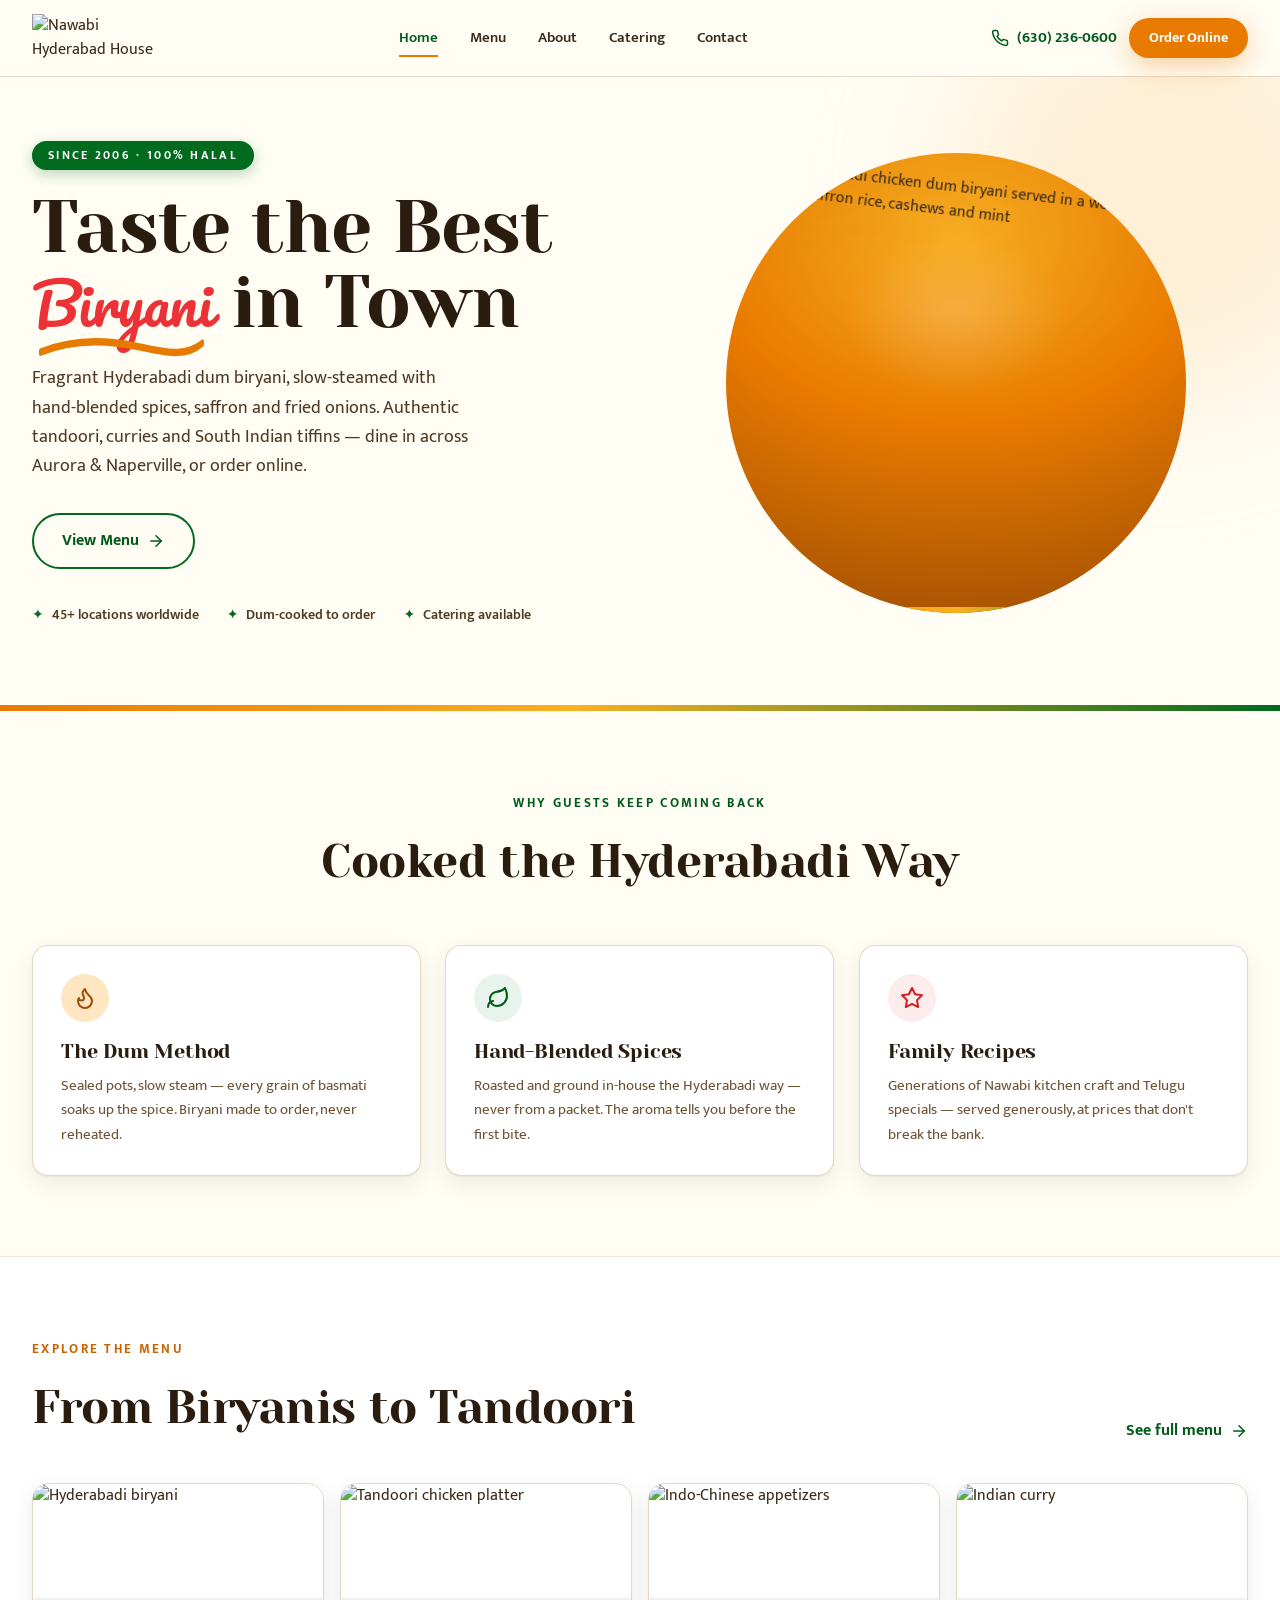
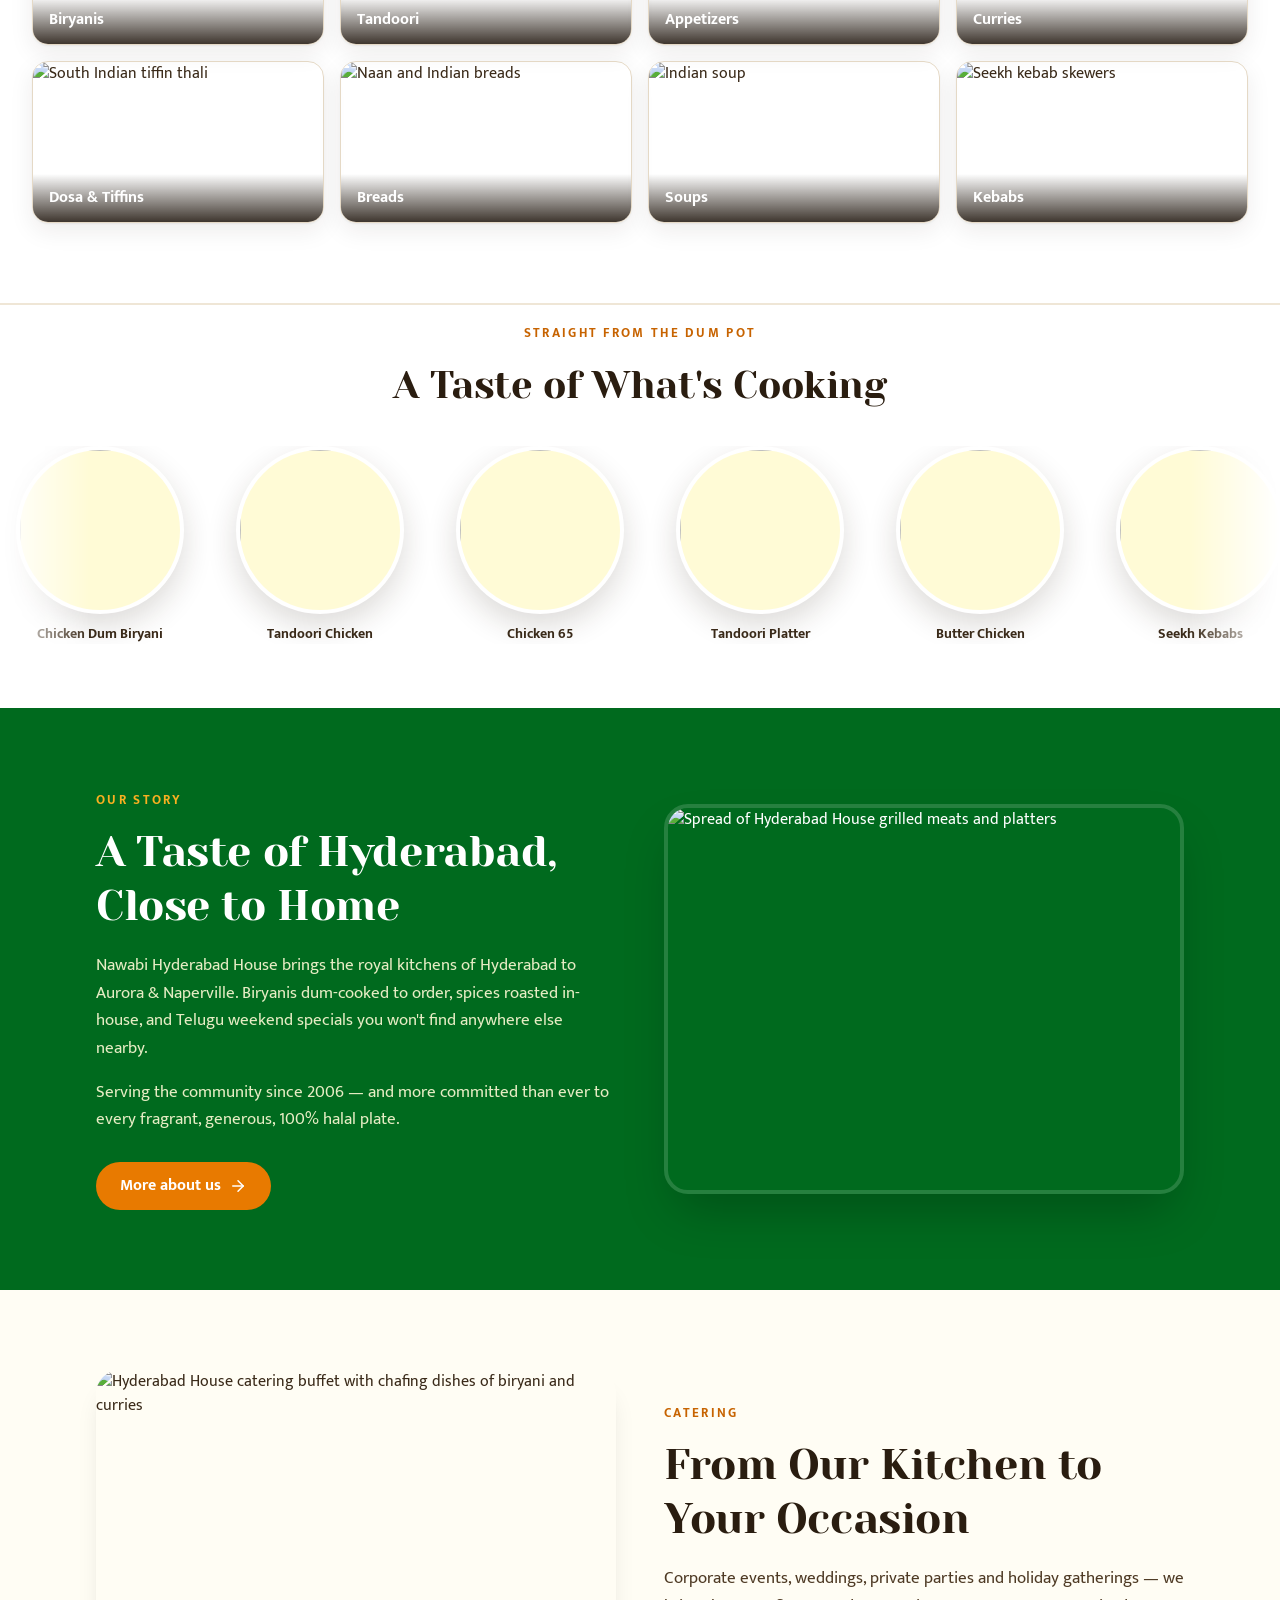
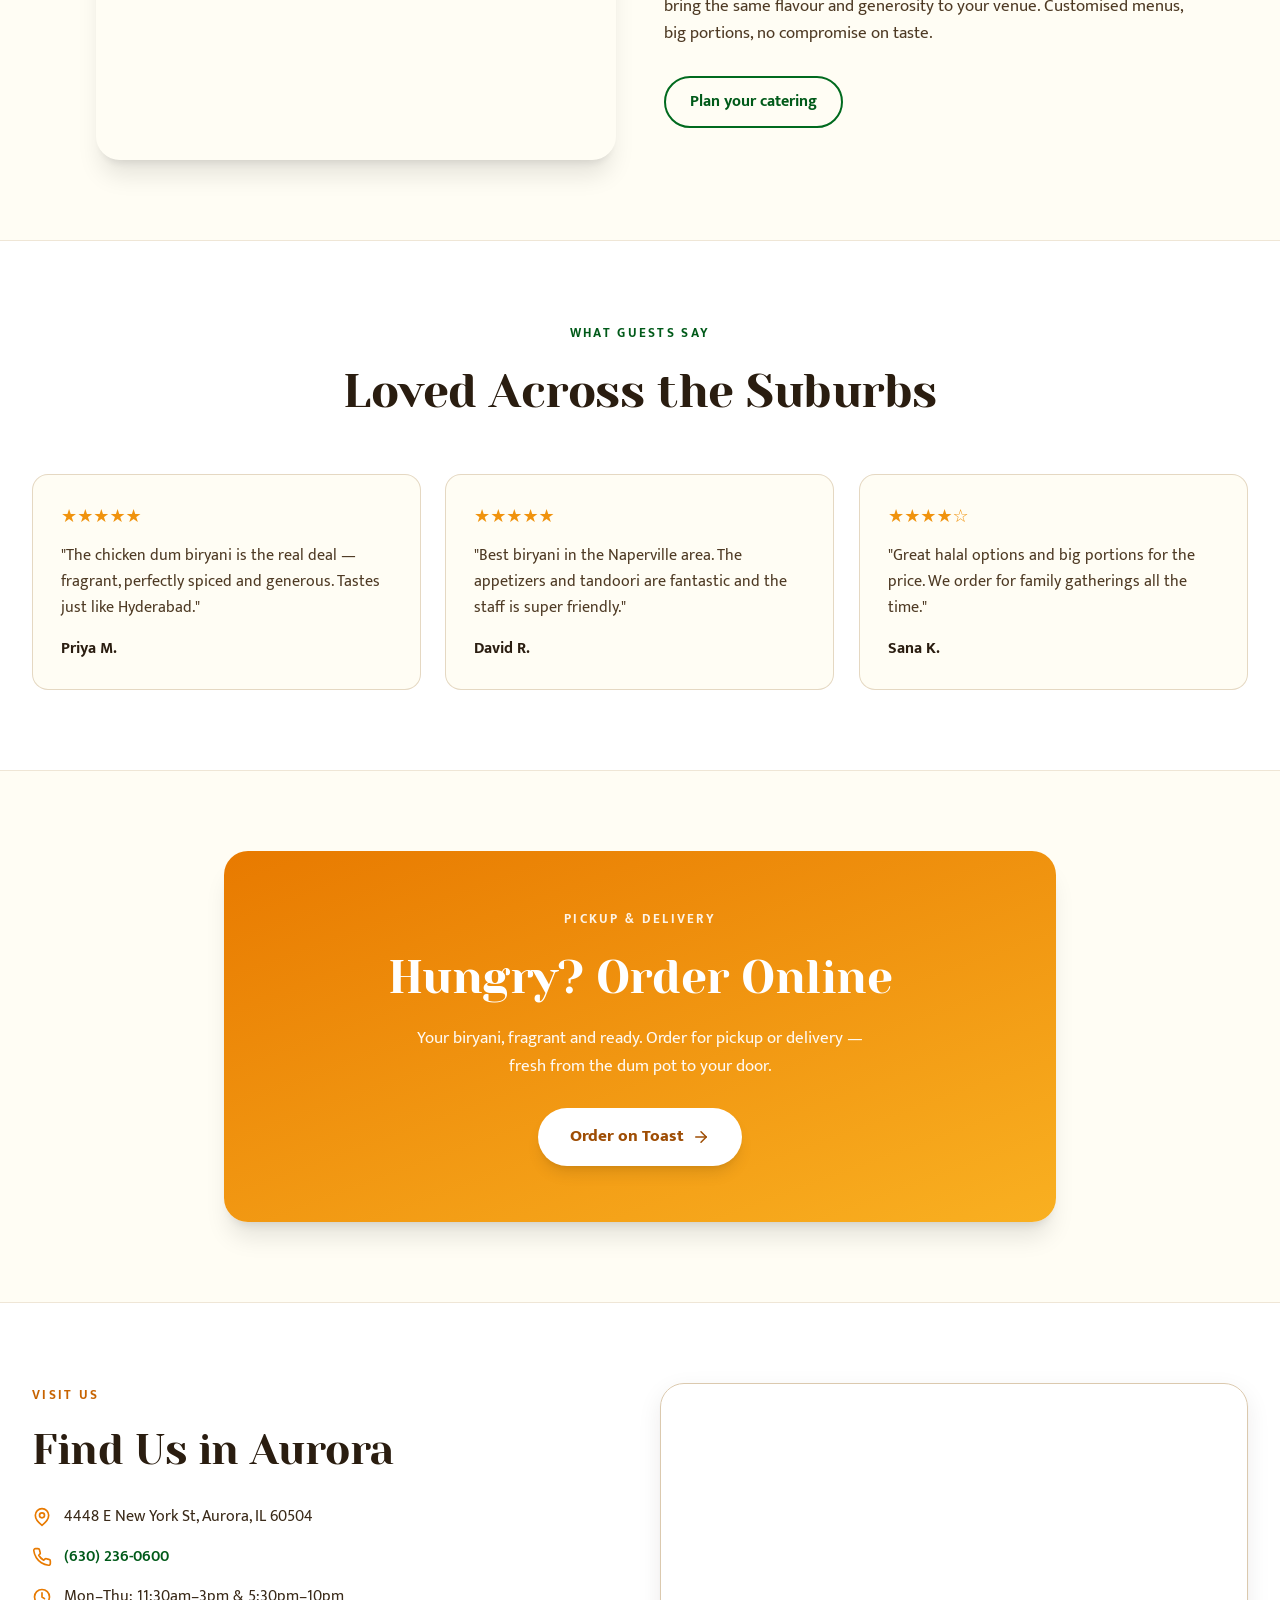
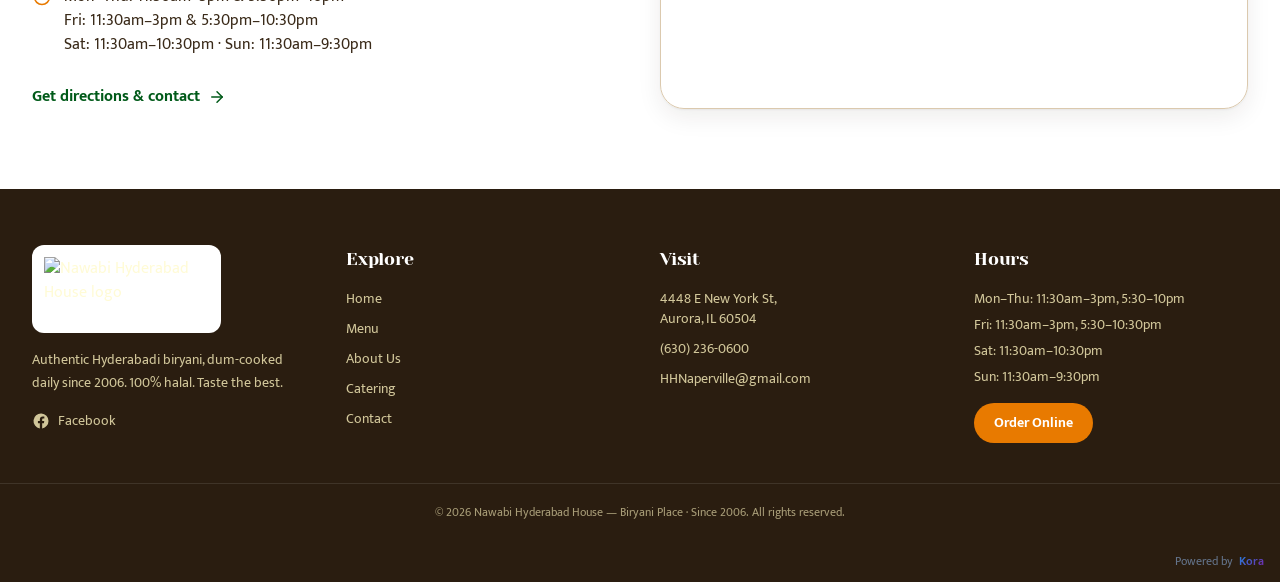
==== commit 0b873a82: "Deploy staging from Kora" ====
--- a/index.html
+++ b/index.html
@@ -3,18 +3,17 @@
 <html class="scroll-smooth" lang="en">
 <head>
   <link rel="icon" href="https://quseprdus1.blob.core.windows.net/kora-business-images/user-media/911e874e-7fd0-4305-8294-da62055246d1/de8c94d8-887e-4625-825f-ec262dbc28df/1782133685_wh6cib.png">
+<link href="https://quseprdus1.blob.core.windows.net/kora-business-images/user-media/911e874e-7fd0-4305-8294-da62055246d1/de8c94d8-887e-4625-825f-ec262dbc28df/1782133685_wh6cib.png" rel="icon"/>
 <meta charset="utf-8"/>
 <meta content="width=device-width, initial-scale=1.0" name="viewport"/>
 <title>Nawabi Hyderabad House | Halal Biryani in Aurora, IL</title>
 <meta content="Nawabi Hyderabad House serves authentic Hyderabadi dum biryani, tandoori, curries and South Indian tiffins in Aurora/Naperville, IL. 100% halal. Dine in, takeout or order online." name="description"/>
-
 <meta content="noindex, nofollow" name="robots"/>
 <meta content="#E87A00" name="theme-color"/>
 <!-- Open Graph -->
 <meta content="Nawabi Hyderabad House | Authentic Biryani in Aurora &amp; Naperville, IL" property="og:title"/>
 <meta content="Authentic Hyderabadi dum biryani, tandoori and curries — slow-cooked, 100% halal. Dine in, takeout or order online in Aurora/Naperville, IL." property="og:description"/>
 <meta content="website" property="og:type"/>
-
 <meta content="https://quseprdus1.blob.core.windows.net/kora-business-images/user-media/911e874e-7fd0-4305-8294-da62055246d1/de8c94d8-887e-4625-825f-ec262dbc28df/1782133757_j66aro.jpg" property="og:image"/>
 <meta content="Nawabi Hyderabad House" property="og:site_name"/>
 <!-- Twitter -->
@@ -23,7 +22,7 @@
 <meta content="Authentic Hyderabadi dum biryani, tandoori and curries — slow-cooked, 100% halal. Dine in, takeout or order online." name="twitter:description"/>
 <meta content="https://quseprdus1.blob.core.windows.net/kora-business-images/user-media/911e874e-7fd0-4305-8294-da62055246d1/de8c94d8-887e-4625-825f-ec262dbc28df/1782133757_j66aro.jpg" name="twitter:image"/>
 <!-- Icons -->
-<link href="https://quseprdus1.blob.core.windows.net/kora-business-images/user-media/911e874e-7fd0-4305-8294-da62055246d1/de8c94d8-887e-4625-825f-ec262dbc28df/1782133685_wh6cib.png" rel="icon" sizes="32x32" type="image/png"/>
+<link href="https://quseprdus1.blob.core.windows.net/kora-business-images/user-media/911e874e-7fd0-4305-8294-da62055246d1/de8c94d8-887e-4625-825f-ec262dbc28df/1782133685_wh6cib.png" rel="icon" sizes="32x32" type="image/png">
 <!-- Fonts -->
 <link href="https://fonts.googleapis.com" rel="preconnect"/>
 <link crossorigin="" href="https://fonts.gstatic.com" rel="preconnect"/>
@@ -176,7 +175,7 @@
 <link rel="preconnect" href="https://fonts.gstatic.com" crossorigin>
 <link rel="stylesheet" href="https://fonts.googleapis.com/css2?family=Yeseva+One:wght@400;600;700&family=Mukta:wght@400;600;700&display=swap">
 <!-- KORA_GOOGLE_FONTS_END -->
-</head>
+</link></head>
 <body class="bg-cream-50 text-clay-700 font-sans antialiased">
 <a class="sr-only focus:not-sr-only focus:absolute focus:z-[60] focus:top-3 focus:left-3 focus:bg-green-500 focus:text-white focus:px-4 focus:py-2 focus:rounded-full" href="#main">Skip to content</a>
 <div id="site-header"></div>
--- a/assets/styles.css
+++ b/assets/styles.css
@@ -1,2 +1,2 @@
 /*! tailwindcss v4.2.1 | MIT License | https://tailwindcss.com */
-@layer properties{@supports (((-webkit-hyphens:none)) and (not (margin-trim:inline))) or ((-moz-orient:inline) and (not (color:rgb(from red r g b)))){*,:before,:after,::backdrop{--tw-translate-x:0;--tw-translate-y:0;--tw-translate-z:0;--tw-rotate-x:initial;--tw-rotate-y:initial;--tw-rotate-z:initial;--tw-skew-x:initial;--tw-skew-y:initial;--tw-space-y-reverse:0;--tw-divide-y-reverse:0;--tw-border-style:solid;--tw-gradient-position:initial;--tw-gradient-from:#0000;--tw-gradient-via:#0000;--tw-gradient-to:#0000;--tw-gradient-stops:initial;--tw-gradient-via-stops:initial;--tw-gradient-from-position:0%;--tw-gradient-via-position:50%;--tw-gradient-to-position:100%;--tw-leading:initial;--tw-font-weight:initial;--tw-tracking:initial;--tw-shadow:0 0 #0000;--tw-shadow-color:initial;--tw-shadow-alpha:100%;--tw-inset-shadow:0 0 #0000;--tw-inset-shadow-color:initial;--tw-inset-shadow-alpha:100%;--tw-ring-color:initial;--tw-ring-shadow:0 0 #0000;--tw-inset-ring-color:initial;--tw-inset-ring-shadow:0 0 #0000;--tw-ring-inset:initial;--tw-ring-offset-width:0px;--tw-ring-offset-color:#fff;--tw-ring-offset-shadow:0 0 #0000;--tw-blur:initial;--tw-brightness:initial;--tw-contrast:initial;--tw-grayscale:initial;--tw-hue-rotate:initial;--tw-invert:initial;--tw-opacity:initial;--tw-saturate:initial;--tw-sepia:initial;--tw-drop-shadow:initial;--tw-drop-shadow-color:initial;--tw-drop-shadow-alpha:100%;--tw-drop-shadow-size:initial;--tw-backdrop-blur:initial;--tw-backdrop-brightness:initial;--tw-backdrop-contrast:initial;--tw-backdrop-grayscale:initial;--tw-backdrop-hue-rotate:initial;--tw-backdrop-invert:initial;--tw-backdrop-opacity:initial;--tw-backdrop-saturate:initial;--tw-backdrop-sepia:initial;--tw-duration:initial;--tw-scale-x:1;--tw-scale-y:1;--tw-scale-z:1}}}@layer theme{:root,:host{--font-sans:ui-sans-serif, system-ui, sans-serif, "Apple Color Emoji", "Segoe UI Emoji", "Segoe UI Symbol", "Noto Color Emoji";--font-mono:ui-monospace, SFMono-Regular, Menlo, Monaco, Consolas, "Liberation Mono", "Courier New", monospace;--color-green-50:oklch(98.2% .018 155.826);--color-green-500:oklch(72.3% .219 149.579);--color-green-600:oklch(62.7% .194 149.214);--color-green-700:oklch(52.7% .154 150.069);--color-white:#fff;--spacing:.25rem;--container-xs:20rem;--container-md:28rem;--container-lg:32rem;--container-xl:36rem;--container-2xl:42rem;--container-3xl:48rem;--container-4xl:56rem;--container-5xl:64rem;--container-6xl:72rem;--container-7xl:80rem;--text-xs:.75rem;--text-xs--line-height:calc(1 / .75);--text-sm:.875rem;--text-sm--line-height:calc(1.25 / .875);--text-base:1rem;--text-base--line-height:calc(1.5 / 1);--text-lg:1.125rem;--text-lg--line-height:calc(1.75 / 1.125);--text-xl:1.25rem;--text-xl--line-height:calc(1.75 / 1.25);--text-2xl:1.5rem;--text-2xl--line-height:calc(2 / 1.5);--text-3xl:1.875rem;--text-3xl--line-height:calc(2.25 / 1.875);--text-4xl:2.25rem;--text-4xl--line-height:calc(2.5 / 2.25);--text-5xl:3rem;--text-5xl--line-height:1;--font-weight-semibold:600;--font-weight-bold:700;--font-weight-extrabold:800;--tracking-wide:.025em;--tracking-widest:.1em;--leading-tight:1.25;--leading-relaxed:1.625;--radius-xl:.75rem;--radius-2xl:1rem;--radius-3xl:1.5rem;--drop-shadow-2xl:0 25px 25px #00000026;--blur-3xl:64px;--default-transition-duration:.15s;--default-transition-timing-function:cubic-bezier(.4, 0, .2, 1);--default-font-family:var(--font-sans);--default-mono-font-family:var(--font-mono);--font-heading:"Yeseva One", serif;--font-body:Mukta, sans-serif}}@layer base{*,:after,:before,::backdrop{box-sizing:border-box;border:0 solid;margin:0;padding:0}::file-selector-button{box-sizing:border-box;border:0 solid;margin:0;padding:0}html,:host{-webkit-text-size-adjust:100%;tab-size:4;line-height:1.5;font-family:var(--default-font-family,ui-sans-serif, system-ui, sans-serif, "Apple Color Emoji", "Segoe UI Emoji", "Segoe UI Symbol", "Noto Color Emoji");font-feature-settings:var(--default-font-feature-settings,normal);font-variation-settings:var(--default-font-variation-settings,normal);-webkit-tap-highlight-color:transparent}hr{height:0;color:inherit;border-top-width:1px}abbr:where([title]){-webkit-text-decoration:underline dotted;text-decoration:underline dotted}h1,h2,h3,h4,h5,h6{font-size:inherit;font-weight:inherit}a{color:inherit;-webkit-text-decoration:inherit;-webkit-text-decoration:inherit;-webkit-text-decoration:inherit;text-decoration:inherit}b,strong{font-weight:bolder}code,kbd,samp,pre{font-family:var(--default-mono-font-family,ui-monospace, SFMono-Regular, Menlo, Monaco, Consolas, "Liberation Mono", "Courier New", monospace);font-feature-settings:var(--default-mono-font-feature-settings,normal);font-variation-settings:var(--default-mono-font-variation-settings,normal);font-size:1em}small{font-size:80%}sub,sup{vertical-align:baseline;font-size:75%;line-height:0;position:relative}sub{bottom:-.25em}sup{top:-.5em}table{text-indent:0;border-color:inherit;border-collapse:collapse}:-moz-focusring{outline:auto}progress{vertical-align:baseline}summary{display:list-item}ol,ul,menu{list-style:none}img,svg,video,canvas,audio,iframe,embed,object{vertical-align:middle;display:block}img,video{max-width:100%;height:auto}button,input,select,optgroup,textarea{font:inherit;font-feature-settings:inherit;font-variation-settings:inherit;letter-spacing:inherit;color:inherit;opacity:1;background-color:#0000;border-radius:0}::file-selector-button{font:inherit;font-feature-settings:inherit;font-variation-settings:inherit;letter-spacing:inherit;color:inherit;opacity:1;background-color:#0000;border-radius:0}:where(select:is([multiple],[size])) optgroup{font-weight:bolder}:where(select:is([multiple],[size])) optgroup option{padding-inline-start:20px}::file-selector-button{margin-inline-end:4px}::placeholder{opacity:1}@supports (not ((-webkit-appearance:-apple-pay-button))) or (contain-intrinsic-size:1px){::placeholder{color:currentColor}@supports (color:color-mix(in lab, red, red)){::placeholder{color:color-mix(in oklab, currentcolor 50%, transparent)}}}textarea{resize:vertical}::-webkit-search-decoration{-webkit-appearance:none}::-webkit-date-and-time-value{min-height:1lh;text-align:inherit}::-webkit-datetime-edit{display:inline-flex}::-webkit-datetime-edit-fields-wrapper{padding:0}::-webkit-datetime-edit{padding-block:0}::-webkit-datetime-edit-year-field{padding-block:0}::-webkit-datetime-edit-month-field{padding-block:0}::-webkit-datetime-edit-day-field{padding-block:0}::-webkit-datetime-edit-hour-field{padding-block:0}::-webkit-datetime-edit-minute-field{padding-block:0}::-webkit-datetime-edit-second-field{padding-block:0}::-webkit-datetime-edit-millisecond-field{padding-block:0}::-webkit-datetime-edit-meridiem-field{padding-block:0}::-webkit-calendar-picker-indicator{line-height:1}:-moz-ui-invalid{box-shadow:none}button,input:where([type=button],[type=reset],[type=submit]){appearance:button}::file-selector-button{appearance:button}::-webkit-inner-spin-button{height:auto}::-webkit-outer-spin-button{height:auto}[hidden]:where(:not([hidden=until-found])){display:none!important}body{font-family:var(--font-body)}h1,h2,h3,h4,h5,h6{font-family:var(--font-heading)}}@layer components;@layer utilities{.pointer-events-none{pointer-events:none}.sr-only{clip-path:inset(50%);white-space:nowrap;border-width:0;width:1px;height:1px;margin:-1px;padding:0;position:absolute;overflow:hidden}.absolute{position:absolute}.fixed{position:fixed}.relative{position:relative}.sticky{position:sticky}.inset-x-0{inset-inline:calc(var(--spacing) * 0)}.-top-24{top:calc(var(--spacing) * -24)}.top-0{top:calc(var(--spacing) * 0)}.top-\[4\%\]{top:4%}.top-\[5\%\]{top:5%}.top-\[6\%\]{top:6%}.top-\[16\%\]{top:16%}.top-\[20\%\]{top:20%}.top-\[24\%\]{top:24%}.-right-24{right:calc(var(--spacing) * -24)}.right-6{right:calc(var(--spacing) * 6)}.right-\[-7\%\]{right:-7%}.right-\[2\%\]{right:2%}.right-\[5\%\]{right:5%}.right-\[6\%\]{right:6%}.right-\[10\%\]{right:10%}.bottom-0{bottom:calc(var(--spacing) * 0)}.bottom-6{bottom:calc(var(--spacing) * 6)}.bottom-\[5\%\]{bottom:5%}.bottom-\[6\%\]{bottom:6%}.bottom-\[8\%\]{bottom:8%}.bottom-\[10\%\]{bottom:10%}.bottom-\[14\%\]{bottom:14%}.left-\[-4\%\]{left:-4%}.left-\[-5\%\]{left:-5%}.left-\[2\%\]{left:2%}.left-\[4\%\]{left:4%}.left-\[5\%\]{left:5%}.left-\[8\%\]{left:8%}.left-\[46\%\]{left:46%}.z-10{z-index:10}.z-40{z-index:40}.z-50{z-index:50}.order-1{order:1}.order-2{order:2}.mx-auto{margin-inline:auto}.-mt-2{margin-top:calc(var(--spacing) * -2)}.mt-0\.5{margin-top:calc(var(--spacing) * .5)}.mt-1{margin-top:calc(var(--spacing) * 1)}.mt-2{margin-top:calc(var(--spacing) * 2)}.mt-3{margin-top:calc(var(--spacing) * 3)}.mt-4{margin-top:calc(var(--spacing) * 4)}.mt-5{margin-top:calc(var(--spacing) * 5)}.mt-6{margin-top:calc(var(--spacing) * 6)}.mt-7{margin-top:calc(var(--spacing) * 7)}.mt-8{margin-top:calc(var(--spacing) * 8)}.mt-9{margin-top:calc(var(--spacing) * 9)}.mb-2{margin-bottom:calc(var(--spacing) * 2)}.mb-3{margin-bottom:calc(var(--spacing) * 3)}.mb-4{margin-bottom:calc(var(--spacing) * 4)}.mb-8{margin-bottom:calc(var(--spacing) * 8)}.mb-10{margin-bottom:calc(var(--spacing) * 10)}.mb-12{margin-bottom:calc(var(--spacing) * 12)}.ml-1{margin-left:calc(var(--spacing) * 1)}.ml-auto{margin-left:auto}.block{display:block}.flex{display:flex}.grid{display:grid}.hidden{display:none}.inline-block{display:inline-block}.inline-flex{display:inline-flex}.table{display:table}.aspect-\[4\/3\]{aspect-ratio:4/3}.aspect-square{aspect-ratio:1}.h-11{height:calc(var(--spacing) * 11)}.h-12{height:calc(var(--spacing) * 12)}.h-14{height:calc(var(--spacing) * 14)}.h-16{height:calc(var(--spacing) * 16)}.h-40{height:calc(var(--spacing) * 40)}.h-\[420px\]{height:420px}.h-auto{height:auto}.h-full{height:100%}.min-h-\[320px\]{min-height:320px}.min-h-\[460px\]{min-height:460px}.w-10{width:calc(var(--spacing) * 10)}.w-11{width:calc(var(--spacing) * 11)}.w-12{width:calc(var(--spacing) * 12)}.w-14{width:calc(var(--spacing) * 14)}.w-16{width:calc(var(--spacing) * 16)}.w-20{width:calc(var(--spacing) * 20)}.w-24{width:calc(var(--spacing) * 24)}.w-56{width:calc(var(--spacing) * 56)}.w-64{width:calc(var(--spacing) * 64)}.w-\[420px\]{width:420px}.w-auto{width:auto}.w-full{width:100%}.max-w-3xl{max-width:var(--container-3xl)}.max-w-4xl{max-width:var(--container-4xl)}.max-w-5xl{max-width:var(--container-5xl)}.max-w-6xl{max-width:var(--container-6xl)}.max-w-7xl{max-width:var(--container-7xl)}.max-w-\[440px\]{max-width:440px}.max-w-\[460px\]{max-width:460px}.max-w-lg{max-width:var(--container-lg)}.max-w-md{max-width:var(--container-md)}.max-w-xl{max-width:var(--container-xl)}.max-w-xs{max-width:var(--container-xs)}.shrink-0{flex-shrink:0}.translate-y-3{--tw-translate-y:calc(var(--spacing) * 3);translate:var(--tw-translate-x) var(--tw-translate-y)}.transform{transform:var(--tw-rotate-x,) var(--tw-rotate-y,) var(--tw-rotate-z,) var(--tw-skew-x,) var(--tw-skew-y,)}.resize{resize:both}.grid-cols-2{grid-template-columns:repeat(2,minmax(0,1fr))}.grid-cols-3{grid-template-columns:repeat(3,minmax(0,1fr))}.flex-col{flex-direction:column}.flex-wrap{flex-wrap:wrap}.place-items-center{place-items:center}.items-center{align-items:center}.items-end{align-items:flex-end}.items-start{align-items:flex-start}.justify-between{justify-content:space-between}.justify-center{justify-content:center}.gap-1\.5{gap:calc(var(--spacing) * 1.5)}.gap-2{gap:calc(var(--spacing) * 2)}.gap-2\.5{gap:calc(var(--spacing) * 2.5)}.gap-3{gap:calc(var(--spacing) * 3)}.gap-4{gap:calc(var(--spacing) * 4)}.gap-6{gap:calc(var(--spacing) * 6)}.gap-8{gap:calc(var(--spacing) * 8)}.gap-10{gap:calc(var(--spacing) * 10)}.gap-12{gap:calc(var(--spacing) * 12)}:where(.space-y-1\.5>:not(:last-child)){--tw-space-y-reverse:0;margin-block-start:calc(calc(var(--spacing) * 1.5) * var(--tw-space-y-reverse));margin-block-end:calc(calc(var(--spacing) * 1.5) * calc(1 - var(--tw-space-y-reverse)))}:where(.space-y-2\.5>:not(:last-child)){--tw-space-y-reverse:0;margin-block-start:calc(calc(var(--spacing) * 2.5) * var(--tw-space-y-reverse));margin-block-end:calc(calc(var(--spacing) * 2.5) * calc(1 - var(--tw-space-y-reverse)))}:where(.space-y-4>:not(:last-child)){--tw-space-y-reverse:0;margin-block-start:calc(calc(var(--spacing) * 4) * var(--tw-space-y-reverse));margin-block-end:calc(calc(var(--spacing) * 4) * calc(1 - var(--tw-space-y-reverse)))}.gap-x-7{column-gap:calc(var(--spacing) * 7)}.gap-x-12{column-gap:calc(var(--spacing) * 12)}.gap-y-3{row-gap:calc(var(--spacing) * 3)}.gap-y-3\.5{row-gap:calc(var(--spacing) * 3.5)}:where(.divide-y>:not(:last-child)){--tw-divide-y-reverse:0;border-bottom-style:var(--tw-border-style);border-top-style:var(--tw-border-style);border-top-width:calc(1px * var(--tw-divide-y-reverse));border-bottom-width:calc(1px * calc(1 - var(--tw-divide-y-reverse)))}.overflow-hidden{overflow:hidden}.scroll-smooth{scroll-behavior:smooth}.rounded-2xl{border-radius:var(--radius-2xl)}.rounded-3xl{border-radius:var(--radius-3xl)}.rounded-full{border-radius:3.40282e38px}.rounded-xl{border-radius:var(--radius-xl)}.border{border-style:var(--tw-border-style);border-width:1px}.border-2{border-style:var(--tw-border-style);border-width:2px}.border-4{border-style:var(--tw-border-style);border-width:4px}.border-y{border-block-style:var(--tw-border-style);border-block-width:1px}.border-t{border-top-style:var(--tw-border-style);border-top-width:1px}.border-b{border-bottom-style:var(--tw-border-style);border-bottom-width:1px}.border-dashed{--tw-border-style:dashed;border-style:dashed}.border-green-500{border-color:var(--color-green-500)}.border-white\/10{border-color:#ffffff1a}@supports (color:color-mix(in lab, red, red)){.border-white\/10{border-color:color-mix(in oklab, var(--color-white) 10%, transparent)}}.border-white\/15{border-color:#ffffff26}@supports (color:color-mix(in lab, red, red)){.border-white\/15{border-color:color-mix(in oklab, var(--color-white) 15%, transparent)}}.bg-green-50{background-color:var(--color-green-50)}.bg-green-500{background-color:var(--color-green-500)}.bg-white{background-color:var(--color-white)}.bg-gradient-to-t{--tw-gradient-position:to top in oklab;background-image:linear-gradient(var(--tw-gradient-stops))}.to-transparent{--tw-gradient-to:transparent;--tw-gradient-stops:var(--tw-gradient-via-stops,var(--tw-gradient-position), var(--tw-gradient-from) var(--tw-gradient-from-position), var(--tw-gradient-to) var(--tw-gradient-to-position))}.object-contain{object-fit:contain}.object-cover{object-fit:cover}.p-3{padding:calc(var(--spacing) * 3)}.p-5{padding:calc(var(--spacing) * 5)}.p-6{padding:calc(var(--spacing) * 6)}.p-7{padding:calc(var(--spacing) * 7)}.px-2{padding-inline:calc(var(--spacing) * 2)}.px-4{padding-inline:calc(var(--spacing) * 4)}.px-5{padding-inline:calc(var(--spacing) * 5)}.px-6{padding-inline:calc(var(--spacing) * 6)}.px-7{padding-inline:calc(var(--spacing) * 7)}.px-8{padding-inline:calc(var(--spacing) * 8)}.py-0\.5{padding-block:calc(var(--spacing) * .5)}.py-2{padding-block:calc(var(--spacing) * 2)}.py-2\.5{padding-block:calc(var(--spacing) * 2.5)}.py-3{padding-block:calc(var(--spacing) * 3)}.py-3\.5{padding-block:calc(var(--spacing) * 3.5)}.py-4{padding-block:calc(var(--spacing) * 4)}.py-5{padding-block:calc(var(--spacing) * 5)}.py-12{padding-block:calc(var(--spacing) * 12)}.py-14{padding-block:calc(var(--spacing) * 14)}.py-16{padding-block:calc(var(--spacing) * 16)}.pt-4{padding-top:calc(var(--spacing) * 4)}.pt-12{padding-top:calc(var(--spacing) * 12)}.pt-14{padding-top:calc(var(--spacing) * 14)}.pb-3{padding-bottom:calc(var(--spacing) * 3)}.pb-10{padding-bottom:calc(var(--spacing) * 10)}.pb-14{padding-bottom:calc(var(--spacing) * 14)}.pb-16{padding-bottom:calc(var(--spacing) * 16)}.text-center{text-align:center}.align-middle{vertical-align:middle}.font-sans{font-family:var(--font-sans)}.text-2xl{font-size:var(--text-2xl);line-height:var(--tw-leading,var(--text-2xl--line-height))}.text-4xl{font-size:var(--text-4xl);line-height:var(--tw-leading,var(--text-4xl--line-height))}.text-base{font-size:var(--text-base);line-height:var(--tw-leading,var(--text-base--line-height))}.text-lg{font-size:var(--text-lg);line-height:var(--tw-leading,var(--text-lg--line-height))}.text-sm{font-size:var(--text-sm);line-height:var(--tw-leading,var(--text-sm--line-height))}.text-xl{font-size:var(--text-xl);line-height:var(--tw-leading,var(--text-xl--line-height))}.text-xs{font-size:var(--text-xs);line-height:var(--tw-leading,var(--text-xs--line-height))}.text-\[11px\]{font-size:11px}.text-\[13px\]{font-size:13px}.text-\[15px\]{font-size:15px}.text-\[16px\]{font-size:16px}.text-\[17px\]{font-size:17px}.text-\[clamp\(1\.6rem\,3\.5vw\,2\.4rem\)\]{font-size:clamp(1.6rem,3.5vw,2.4rem)}.text-\[clamp\(1\.8rem\,4vw\,2\.5rem\)\]{font-size:clamp(1.8rem,4vw,2.5rem)}.text-\[clamp\(1\.8rem\,4vw\,2\.6rem\)\]{font-size:clamp(1.8rem,4vw,2.6rem)}.text-\[clamp\(1\.8rem\,4vw\,2\.7rem\)\]{font-size:clamp(1.8rem,4vw,2.7rem)}.text-\[clamp\(1\.9rem\,4vw\,2\.8rem\)\]{font-size:clamp(1.9rem,4vw,2.8rem)}.text-\[clamp\(1\.9rem\,4vw\,2\.9rem\)\]{font-size:clamp(1.9rem,4vw,2.9rem)}.text-\[clamp\(2\.2rem\,5vw\,3\.6rem\)\]{font-size:clamp(2.2rem,5vw,3.6rem)}.text-\[clamp\(2\.6rem\,6vw\,4\.6rem\)\]{font-size:clamp(2.6rem,6vw,4.6rem)}.leading-\[1\.02\]{--tw-leading:1.02;line-height:1.02}.leading-relaxed{--tw-leading:var(--leading-relaxed);line-height:var(--leading-relaxed)}.leading-tight{--tw-leading:var(--leading-tight);line-height:var(--leading-tight)}.font-bold{--tw-font-weight:var(--font-weight-bold);font-weight:var(--font-weight-bold)}.font-extrabold{--tw-font-weight:var(--font-weight-extrabold);font-weight:var(--font-weight-extrabold)}.font-semibold{--tw-font-weight:var(--font-weight-semibold);font-weight:var(--font-weight-semibold)}.tracking-wide{--tw-tracking:var(--tracking-wide);letter-spacing:var(--tracking-wide)}.tracking-widest{--tw-tracking:var(--tracking-widest);letter-spacing:var(--tracking-widest)}.break-all{word-break:break-all}.whitespace-nowrap{white-space:nowrap}.text-green-500{color:var(--color-green-500)}.text-green-600{color:var(--color-green-600)}.text-green-700{color:var(--color-green-700)}.text-white{color:var(--color-white)}.text-white\/90{color:#ffffffe6}@supports (color:color-mix(in lab, red, red)){.text-white\/90{color:color-mix(in oklab, var(--color-white) 90%, transparent)}}.text-white\/95{color:#fffffff2}@supports (color:color-mix(in lab, red, red)){.text-white\/95{color:color-mix(in oklab, var(--color-white) 95%, transparent)}}.uppercase{text-transform:uppercase}.not-italic{font-style:normal}.antialiased{-webkit-font-smoothing:antialiased;-moz-osx-font-smoothing:grayscale}.opacity-0{opacity:0}.shadow-2xl{--tw-shadow:0 25px 50px -12px var(--tw-shadow-color,#00000040);box-shadow:var(--tw-inset-shadow), var(--tw-inset-ring-shadow), var(--tw-ring-offset-shadow), var(--tw-ring-shadow), var(--tw-shadow)}.shadow-\[var\(--shadow-card\)\]{--tw-shadow:var(--shadow-card);box-shadow:var(--tw-inset-shadow), var(--tw-inset-ring-shadow), var(--tw-ring-offset-shadow), var(--tw-ring-shadow), var(--tw-shadow)}.shadow-\[var\(--shadow-glow\)\]{--tw-shadow:var(--shadow-glow);box-shadow:var(--tw-inset-shadow), var(--tw-inset-ring-shadow), var(--tw-ring-offset-shadow), var(--tw-ring-shadow), var(--tw-shadow)}.shadow-lg{--tw-shadow:0 10px 15px -3px var(--tw-shadow-color,#0000001a), 0 4px 6px -4px var(--tw-shadow-color,#0000001a);box-shadow:var(--tw-inset-shadow), var(--tw-inset-ring-shadow), var(--tw-ring-offset-shadow), var(--tw-ring-shadow), var(--tw-shadow)}.shadow-xl{--tw-shadow:0 20px 25px -5px var(--tw-shadow-color,#0000001a), 0 8px 10px -6px var(--tw-shadow-color,#0000001a);box-shadow:var(--tw-inset-shadow), var(--tw-inset-ring-shadow), var(--tw-ring-offset-shadow), var(--tw-ring-shadow), var(--tw-shadow)}.blur-3xl{--tw-blur:blur(var(--blur-3xl));filter:var(--tw-blur,) var(--tw-brightness,) var(--tw-contrast,) var(--tw-grayscale,) var(--tw-hue-rotate,) var(--tw-invert,) var(--tw-saturate,) var(--tw-sepia,) var(--tw-drop-shadow,)}.drop-shadow-2xl{--tw-drop-shadow-size:drop-shadow(0 25px 25px var(--tw-drop-shadow-color,#00000026));--tw-drop-shadow:drop-shadow(var(--drop-shadow-2xl));filter:var(--tw-blur,) var(--tw-brightness,) var(--tw-contrast,) var(--tw-grayscale,) var(--tw-hue-rotate,) var(--tw-invert,) var(--tw-saturate,) var(--tw-sepia,) var(--tw-drop-shadow,)}.backdrop-blur{--tw-backdrop-blur:blur(8px);-webkit-backdrop-filter:var(--tw-backdrop-blur,) var(--tw-backdrop-brightness,) var(--tw-backdrop-contrast,) var(--tw-backdrop-grayscale,) var(--tw-backdrop-hue-rotate,) var(--tw-backdrop-invert,) var(--tw-backdrop-opacity,) var(--tw-backdrop-saturate,) var(--tw-backdrop-sepia,);backdrop-filter:var(--tw-backdrop-blur,) var(--tw-backdrop-brightness,) var(--tw-backdrop-contrast,) var(--tw-backdrop-grayscale,) var(--tw-backdrop-hue-rotate,) var(--tw-backdrop-invert,) var(--tw-backdrop-opacity,) var(--tw-backdrop-saturate,) var(--tw-backdrop-sepia,)}.transition-colors{transition-property:color,background-color,border-color,outline-color,text-decoration-color,fill,stroke,--tw-gradient-from,--tw-gradient-via,--tw-gradient-to;transition-timing-function:var(--tw-ease,var(--default-transition-timing-function));transition-duration:var(--tw-duration,var(--default-transition-duration))}.transition-transform{transition-property:transform,translate,scale,rotate;transition-timing-function:var(--tw-ease,var(--default-transition-timing-function));transition-duration:var(--tw-duration,var(--default-transition-duration))}.duration-500{--tw-duration:.5s;transition-duration:.5s}@media (hover:hover){.group-hover\:scale-105:is(:where(.group):hover *){--tw-scale-x:105%;--tw-scale-y:105%;--tw-scale-z:105%;scale:var(--tw-scale-x) var(--tw-scale-y)}.hover\:-translate-y-1:hover{--tw-translate-y:calc(var(--spacing) * -1);translate:var(--tw-translate-x) var(--tw-translate-y)}.hover\:bg-green-50:hover{background-color:var(--color-green-50)}.hover\:bg-green-600:hover{background-color:var(--color-green-600)}.hover\:text-green-700:hover{color:var(--color-green-700)}.hover\:text-white:hover{color:var(--color-white)}}.focus\:not-sr-only:focus{clip-path:none;white-space:normal;width:auto;height:auto;margin:0;padding:0;position:static;overflow:visible}.focus\:absolute:focus{position:absolute}.focus\:top-3:focus{top:calc(var(--spacing) * 3)}.focus\:left-3:focus{left:calc(var(--spacing) * 3)}.focus\:z-\[60\]:focus{z-index:60}.focus\:rounded-full:focus{border-radius:3.40282e38px}.focus\:bg-green-500:focus{background-color:var(--color-green-500)}.focus\:px-4:focus{padding-inline:calc(var(--spacing) * 4)}.focus\:py-2:focus{padding-block:calc(var(--spacing) * 2)}.focus\:text-white:focus{color:var(--color-white)}@media (min-width:40rem){.sm\:grid-cols-2{grid-template-columns:repeat(2,minmax(0,1fr))}.sm\:gap-3{gap:calc(var(--spacing) * 3)}}@media (min-width:48rem){.md\:col-span-1{grid-column:span 1/span 1}.md\:col-span-2{grid-column:span 2/span 2}.md\:flex{display:flex}.md\:hidden{display:none}.md\:w-14{width:calc(var(--spacing) * 14)}.md\:w-16{width:calc(var(--spacing) * 16)}.md\:w-20{width:calc(var(--spacing) * 20)}.md\:w-24{width:calc(var(--spacing) * 24)}.md\:w-36{width:calc(var(--spacing) * 36)}.md\:w-40{width:calc(var(--spacing) * 40)}.md\:w-80{width:calc(var(--spacing) * 80)}.md\:w-\[26rem\]{width:26rem}.md\:grid-cols-2{grid-template-columns:repeat(2,minmax(0,1fr))}.md\:grid-cols-3{grid-template-columns:repeat(3,minmax(0,1fr))}.md\:grid-cols-4{grid-template-columns:repeat(4,minmax(0,1fr))}.md\:py-16{padding-block:calc(var(--spacing) * 16)}.md\:py-20{padding-block:calc(var(--spacing) * 20)}.md\:pb-16{padding-bottom:calc(var(--spacing) * 16)}.md\:text-5xl{font-size:var(--text-5xl);line-height:var(--tw-leading,var(--text-5xl--line-height))}}@media (min-width:64rem){.lg\:sticky{position:sticky}.lg\:top-24{top:calc(var(--spacing) * 24)}.lg\:order-1{order:1}.lg\:order-2{order:2}.lg\:inline-flex{display:inline-flex}.lg\:grid-cols-2{grid-template-columns:repeat(2,minmax(0,1fr))}.lg\:grid-cols-3{grid-template-columns:repeat(3,minmax(0,1fr))}.lg\:grid-cols-4{grid-template-columns:repeat(4,minmax(0,1fr))}.lg\:px-8{padding-inline:calc(var(--spacing) * 8)}.lg\:pt-16{padding-top:calc(var(--spacing) * 16)}.lg\:pb-20{padding-bottom:calc(var(--spacing) * 20)}}}@property --tw-translate-x{syntax:"*";inherits:false;initial-value:0}@property --tw-translate-y{syntax:"*";inherits:false;initial-value:0}@property --tw-translate-z{syntax:"*";inherits:false;initial-value:0}@property --tw-rotate-x{syntax:"*";inherits:false}@property --tw-rotate-y{syntax:"*";inherits:false}@property --tw-rotate-z{syntax:"*";inherits:false}@property --tw-skew-x{syntax:"*";inherits:false}@property --tw-skew-y{syntax:"*";inherits:false}@property --tw-space-y-reverse{syntax:"*";inherits:false;initial-value:0}@property --tw-divide-y-reverse{syntax:"*";inherits:false;initial-value:0}@property --tw-border-style{syntax:"*";inherits:false;initial-value:solid}@property --tw-gradient-position{syntax:"*";inherits:false}@property --tw-gradient-from{syntax:"<color>";inherits:false;initial-value:#0000}@property --tw-gradient-via{syntax:"<color>";inherits:false;initial-value:#0000}@property --tw-gradient-to{syntax:"<color>";inherits:false;initial-value:#0000}@property --tw-gradient-stops{syntax:"*";inherits:false}@property --tw-gradient-via-stops{syntax:"*";inherits:false}@property --tw-gradient-from-position{syntax:"<length-percentage>";inherits:false;initial-value:0%}@property --tw-gradient-via-position{syntax:"<length-percentage>";inherits:false;initial-value:50%}@property --tw-gradient-to-position{syntax:"<length-percentage>";inherits:false;initial-value:100%}@property --tw-leading{syntax:"*";inherits:false}@property --tw-font-weight{syntax:"*";inherits:false}@property --tw-tracking{syntax:"*";inherits:false}@property --tw-shadow{syntax:"*";inherits:false;initial-value:0 0 #0000}@property --tw-shadow-color{syntax:"*";inherits:false}@property --tw-shadow-alpha{syntax:"<percentage>";inherits:false;initial-value:100%}@property --tw-inset-shadow{syntax:"*";inherits:false;initial-value:0 0 #0000}@property --tw-inset-shadow-color{syntax:"*";inherits:false}@property --tw-inset-shadow-alpha{syntax:"<percentage>";inherits:false;initial-value:100%}@property --tw-ring-color{syntax:"*";inherits:false}@property --tw-ring-shadow{syntax:"*";inherits:false;initial-value:0 0 #0000}@property --tw-inset-ring-color{syntax:"*";inherits:false}@property --tw-inset-ring-shadow{syntax:"*";inherits:false;initial-value:0 0 #0000}@property --tw-ring-inset{syntax:"*";inherits:false}@property --tw-ring-offset-width{syntax:"<length>";inherits:false;initial-value:0}@property --tw-ring-offset-color{syntax:"*";inherits:false;initial-value:#fff}@property --tw-ring-offset-shadow{syntax:"*";inherits:false;initial-value:0 0 #0000}@property --tw-blur{syntax:"*";inherits:false}@property --tw-brightness{syntax:"*";inherits:false}@property --tw-contrast{syntax:"*";inherits:false}@property --tw-grayscale{syntax:"*";inherits:false}@property --tw-hue-rotate{syntax:"*";inherits:false}@property --tw-invert{syntax:"*";inherits:false}@property --tw-opacity{syntax:"*";inherits:false}@property --tw-saturate{syntax:"*";inherits:false}@property --tw-sepia{syntax:"*";inherits:false}@property --tw-drop-shadow{syntax:"*";inherits:false}@property --tw-drop-shadow-color{syntax:"*";inherits:false}@property --tw-drop-shadow-alpha{syntax:"<percentage>";inherits:false;initial-value:100%}@property --tw-drop-shadow-size{syntax:"*";inherits:false}@property --tw-backdrop-blur{syntax:"*";inherits:false}@property --tw-backdrop-brightness{syntax:"*";inherits:false}@property --tw-backdrop-contrast{syntax:"*";inherits:false}@property --tw-backdrop-grayscale{syntax:"*";inherits:false}@property --tw-backdrop-hue-rotate{syntax:"*";inherits:false}@property --tw-backdrop-invert{syntax:"*";inherits:false}@property --tw-backdrop-opacity{syntax:"*";inherits:false}@property --tw-backdrop-saturate{syntax:"*";inherits:false}@property --tw-backdrop-sepia{syntax:"*";inherits:false}@property --tw-duration{syntax:"*";inherits:false}@property --tw-scale-x{syntax:"*";inherits:false;initial-value:1}@property --tw-scale-y{syntax:"*";inherits:false;initial-value:1}@property --tw-scale-z{syntax:"*";inherits:false;initial-value:1}+@layer properties{@supports (((-webkit-hyphens:none)) and (not (margin-trim:inline))) or ((-moz-orient:inline) and (not (color:rgb(from red r g b)))){*,:before,:after,::backdrop{--tw-translate-x:0;--tw-translate-y:0;--tw-translate-z:0;--tw-rotate-x:initial;--tw-rotate-y:initial;--tw-rotate-z:initial;--tw-skew-x:initial;--tw-skew-y:initial;--tw-space-y-reverse:0;--tw-divide-y-reverse:0;--tw-border-style:solid;--tw-gradient-position:initial;--tw-gradient-from:#0000;--tw-gradient-via:#0000;--tw-gradient-to:#0000;--tw-gradient-stops:initial;--tw-gradient-via-stops:initial;--tw-gradient-from-position:0%;--tw-gradient-via-position:50%;--tw-gradient-to-position:100%;--tw-leading:initial;--tw-font-weight:initial;--tw-tracking:initial;--tw-shadow:0 0 #0000;--tw-shadow-color:initial;--tw-shadow-alpha:100%;--tw-inset-shadow:0 0 #0000;--tw-inset-shadow-color:initial;--tw-inset-shadow-alpha:100%;--tw-ring-color:initial;--tw-ring-shadow:0 0 #0000;--tw-inset-ring-color:initial;--tw-inset-ring-shadow:0 0 #0000;--tw-ring-inset:initial;--tw-ring-offset-width:0px;--tw-ring-offset-color:#fff;--tw-ring-offset-shadow:0 0 #0000;--tw-blur:initial;--tw-brightness:initial;--tw-contrast:initial;--tw-grayscale:initial;--tw-hue-rotate:initial;--tw-invert:initial;--tw-opacity:initial;--tw-saturate:initial;--tw-sepia:initial;--tw-drop-shadow:initial;--tw-drop-shadow-color:initial;--tw-drop-shadow-alpha:100%;--tw-drop-shadow-size:initial;--tw-backdrop-blur:initial;--tw-backdrop-brightness:initial;--tw-backdrop-contrast:initial;--tw-backdrop-grayscale:initial;--tw-backdrop-hue-rotate:initial;--tw-backdrop-invert:initial;--tw-backdrop-opacity:initial;--tw-backdrop-saturate:initial;--tw-backdrop-sepia:initial;--tw-duration:initial;--tw-scale-x:1;--tw-scale-y:1;--tw-scale-z:1}}}@layer theme{:root,:host{--font-sans:"Mukta", system-ui, -apple-system, "Segoe UI", sans-serif;--font-mono:ui-monospace, SFMono-Regular, Menlo, Monaco, Consolas, "Liberation Mono", "Courier New", monospace;--color-green-50:#e8f3eb;--color-green-500:#006a1e;--color-green-600:#005a19;--color-green-700:#044a16;--color-white:#fff;--spacing:.25rem;--container-xs:20rem;--container-md:28rem;--container-lg:32rem;--container-xl:36rem;--container-3xl:48rem;--container-4xl:56rem;--container-5xl:64rem;--container-6xl:72rem;--container-7xl:80rem;--text-xs:.75rem;--text-xs--line-height:calc(1 / .75);--text-sm:.875rem;--text-sm--line-height:calc(1.25 / .875);--text-base:1rem;--text-base--line-height:calc(1.5 / 1);--text-lg:1.125rem;--text-lg--line-height:calc(1.75 / 1.125);--text-xl:1.25rem;--text-xl--line-height:calc(1.75 / 1.25);--text-2xl:1.5rem;--text-2xl--line-height:calc(2 / 1.5);--text-4xl:2.25rem;--text-4xl--line-height:calc(2.5 / 2.25);--text-5xl:3rem;--text-5xl--line-height:1;--font-weight-semibold:600;--font-weight-bold:700;--font-weight-extrabold:800;--tracking-wide:.025em;--tracking-widest:.1em;--leading-tight:1.25;--leading-relaxed:1.625;--radius-xl:.75rem;--radius-2xl:1rem;--radius-3xl:1.5rem;--drop-shadow-2xl:0 25px 25px #00000026;--blur-3xl:64px;--default-transition-duration:.15s;--default-transition-timing-function:cubic-bezier(.4, 0, .2, 1);--default-font-family:var(--font-sans);--default-mono-font-family:var(--font-mono);--color-saffron-100:#fee6c2;--color-saffron-300:#f9b021;--color-saffron-400:#f0930e;--color-saffron-500:#e87a00;--color-saffron-600:#c76300;--color-saffron-700:#9e4d04;--color-spice-50:#fdecec;--color-spice-400:#d21f24;--color-cream-50:#fffdf4;--color-cream-100:#fffbd6;--color-cream-200:#fbf1bd;--color-clay-100:#efe6d6;--color-clay-200:#dbc9ae;--color-clay-400:#9a7b50;--color-clay-500:#6e5436;--color-clay-600:#4e3a24;--color-clay-700:#3a2a19;--color-clay-800:#2a1d10;--color-clay-900:#1c1209;--font-display:"Yeseva One", Georgia, "Times New Roman", serif;--font-script:"Pacifico", "Brush Script MT", cursive;--shadow-card:0 1px 2px #2a1d100f, 0 8px 24px #2a1d1014;--shadow-glow:0 8px 28px #e87a0059;--font-heading:"Yeseva One", serif;--font-body:Mukta, sans-serif}}@layer base{*,:after,:before,::backdrop{box-sizing:border-box;border:0 solid;margin:0;padding:0}::file-selector-button{box-sizing:border-box;border:0 solid;margin:0;padding:0}html,:host{-webkit-text-size-adjust:100%;tab-size:4;line-height:1.5;font-family:var(--default-font-family,ui-sans-serif, system-ui, sans-serif, "Apple Color Emoji", "Segoe UI Emoji", "Segoe UI Symbol", "Noto Color Emoji");font-feature-settings:var(--default-font-feature-settings,normal);font-variation-settings:var(--default-font-variation-settings,normal);-webkit-tap-highlight-color:transparent}hr{height:0;color:inherit;border-top-width:1px}abbr:where([title]){-webkit-text-decoration:underline dotted;text-decoration:underline dotted}h1,h2,h3,h4,h5,h6{font-size:inherit;font-weight:inherit}a{color:inherit;-webkit-text-decoration:inherit;-webkit-text-decoration:inherit;-webkit-text-decoration:inherit;text-decoration:inherit}b,strong{font-weight:bolder}code,kbd,samp,pre{font-family:var(--default-mono-font-family,ui-monospace, SFMono-Regular, Menlo, Monaco, Consolas, "Liberation Mono", "Courier New", monospace);font-feature-settings:var(--default-mono-font-feature-settings,normal);font-variation-settings:var(--default-mono-font-variation-settings,normal);font-size:1em}small{font-size:80%}sub,sup{vertical-align:baseline;font-size:75%;line-height:0;position:relative}sub{bottom:-.25em}sup{top:-.5em}table{text-indent:0;border-color:inherit;border-collapse:collapse}:-moz-focusring{outline:auto}progress{vertical-align:baseline}summary{display:list-item}ol,ul,menu{list-style:none}img,svg,video,canvas,audio,iframe,embed,object{vertical-align:middle;display:block}img,video{max-width:100%;height:auto}button,input,select,optgroup,textarea{font:inherit;font-feature-settings:inherit;font-variation-settings:inherit;letter-spacing:inherit;color:inherit;opacity:1;background-color:#0000;border-radius:0}::file-selector-button{font:inherit;font-feature-settings:inherit;font-variation-settings:inherit;letter-spacing:inherit;color:inherit;opacity:1;background-color:#0000;border-radius:0}:where(select:is([multiple],[size])) optgroup{font-weight:bolder}:where(select:is([multiple],[size])) optgroup option{padding-inline-start:20px}::file-selector-button{margin-inline-end:4px}::placeholder{opacity:1}@supports (not ((-webkit-appearance:-apple-pay-button))) or (contain-intrinsic-size:1px){::placeholder{color:currentColor}@supports (color:color-mix(in lab, red, red)){::placeholder{color:color-mix(in oklab, currentcolor 50%, transparent)}}}textarea{resize:vertical}::-webkit-search-decoration{-webkit-appearance:none}::-webkit-date-and-time-value{min-height:1lh;text-align:inherit}::-webkit-datetime-edit{display:inline-flex}::-webkit-datetime-edit-fields-wrapper{padding:0}::-webkit-datetime-edit{padding-block:0}::-webkit-datetime-edit-year-field{padding-block:0}::-webkit-datetime-edit-month-field{padding-block:0}::-webkit-datetime-edit-day-field{padding-block:0}::-webkit-datetime-edit-hour-field{padding-block:0}::-webkit-datetime-edit-minute-field{padding-block:0}::-webkit-datetime-edit-second-field{padding-block:0}::-webkit-datetime-edit-millisecond-field{padding-block:0}::-webkit-datetime-edit-meridiem-field{padding-block:0}::-webkit-calendar-picker-indicator{line-height:1}:-moz-ui-invalid{box-shadow:none}button,input:where([type=button],[type=reset],[type=submit]){appearance:button}::file-selector-button{appearance:button}::-webkit-inner-spin-button{height:auto}::-webkit-outer-spin-button{height:auto}[hidden]:where(:not([hidden=until-found])){display:none!important}html{scroll-behavior:smooth;scroll-padding-top:6rem}body{font-family:var(--font-sans);color:var(--color-clay-700);background:var(--color-cream-50);-webkit-font-smoothing:antialiased}h1,h2,h3,h4{font-family:var(--font-display);color:var(--color-clay-800);letter-spacing:-.01em;font-weight:400}body{font-family:var(--font-body)}h1,h2,h3,h4,h5,h6{font-family:var(--font-heading)}}@layer components;@layer utilities{.pointer-events-none{pointer-events:none}.sr-only{clip-path:inset(50%);white-space:nowrap;border-width:0;width:1px;height:1px;margin:-1px;padding:0;position:absolute;overflow:hidden}.absolute{position:absolute}.fixed{position:fixed}.relative{position:relative}.sticky{position:sticky}.inset-x-0{inset-inline:calc(var(--spacing) * 0)}.-top-24{top:calc(var(--spacing) * -24)}.top-0{top:calc(var(--spacing) * 0)}.top-\[4\%\]{top:4%}.top-\[5\%\]{top:5%}.top-\[6\%\]{top:6%}.top-\[16\%\]{top:16%}.top-\[20\%\]{top:20%}.top-\[24\%\]{top:24%}.-right-24{right:calc(var(--spacing) * -24)}.right-6{right:calc(var(--spacing) * 6)}.right-\[-7\%\]{right:-7%}.right-\[2\%\]{right:2%}.right-\[5\%\]{right:5%}.right-\[6\%\]{right:6%}.right-\[10\%\]{right:10%}.bottom-0{bottom:calc(var(--spacing) * 0)}.bottom-6{bottom:calc(var(--spacing) * 6)}.bottom-\[5\%\]{bottom:5%}.bottom-\[6\%\]{bottom:6%}.bottom-\[8\%\]{bottom:8%}.bottom-\[10\%\]{bottom:10%}.bottom-\[14\%\]{bottom:14%}.left-\[-4\%\]{left:-4%}.left-\[-5\%\]{left:-5%}.left-\[2\%\]{left:2%}.left-\[4\%\]{left:4%}.left-\[5\%\]{left:5%}.left-\[8\%\]{left:8%}.left-\[46\%\]{left:46%}.z-10{z-index:10}.z-40{z-index:40}.z-50{z-index:50}.order-1{order:1}.order-2{order:2}.mx-auto{margin-inline:auto}.-mt-2{margin-top:calc(var(--spacing) * -2)}.mt-0\.5{margin-top:calc(var(--spacing) * .5)}.mt-1{margin-top:calc(var(--spacing) * 1)}.mt-2{margin-top:calc(var(--spacing) * 2)}.mt-3{margin-top:calc(var(--spacing) * 3)}.mt-4{margin-top:calc(var(--spacing) * 4)}.mt-5{margin-top:calc(var(--spacing) * 5)}.mt-6{margin-top:calc(var(--spacing) * 6)}.mt-7{margin-top:calc(var(--spacing) * 7)}.mt-8{margin-top:calc(var(--spacing) * 8)}.mt-9{margin-top:calc(var(--spacing) * 9)}.mb-2{margin-bottom:calc(var(--spacing) * 2)}.mb-3{margin-bottom:calc(var(--spacing) * 3)}.mb-4{margin-bottom:calc(var(--spacing) * 4)}.mb-8{margin-bottom:calc(var(--spacing) * 8)}.mb-10{margin-bottom:calc(var(--spacing) * 10)}.mb-12{margin-bottom:calc(var(--spacing) * 12)}.ml-1{margin-left:calc(var(--spacing) * 1)}.ml-auto{margin-left:auto}.block{display:block}.flex{display:flex}.grid{display:grid}.hidden{display:none}.inline-block{display:inline-block}.inline-flex{display:inline-flex}.table{display:table}.aspect-\[4\/3\]{aspect-ratio:4/3}.aspect-square{aspect-ratio:1}.h-11{height:calc(var(--spacing) * 11)}.h-12{height:calc(var(--spacing) * 12)}.h-14{height:calc(var(--spacing) * 14)}.h-16{height:calc(var(--spacing) * 16)}.h-40{height:calc(var(--spacing) * 40)}.h-\[420px\]{height:420px}.h-auto{height:auto}.h-full{height:100%}.min-h-\[320px\]{min-height:320px}.min-h-\[460px\]{min-height:460px}.w-10{width:calc(var(--spacing) * 10)}.w-11{width:calc(var(--spacing) * 11)}.w-12{width:calc(var(--spacing) * 12)}.w-14{width:calc(var(--spacing) * 14)}.w-16{width:calc(var(--spacing) * 16)}.w-20{width:calc(var(--spacing) * 20)}.w-24{width:calc(var(--spacing) * 24)}.w-56{width:calc(var(--spacing) * 56)}.w-64{width:calc(var(--spacing) * 64)}.w-\[420px\]{width:420px}.w-auto{width:auto}.w-full{width:100%}.max-w-3xl{max-width:var(--container-3xl)}.max-w-4xl{max-width:var(--container-4xl)}.max-w-5xl{max-width:var(--container-5xl)}.max-w-6xl{max-width:var(--container-6xl)}.max-w-7xl{max-width:var(--container-7xl)}.max-w-\[440px\]{max-width:440px}.max-w-\[460px\]{max-width:460px}.max-w-lg{max-width:var(--container-lg)}.max-w-md{max-width:var(--container-md)}.max-w-xl{max-width:var(--container-xl)}.max-w-xs{max-width:var(--container-xs)}.shrink-0{flex-shrink:0}.translate-y-3{--tw-translate-y:calc(var(--spacing) * 3);translate:var(--tw-translate-x) var(--tw-translate-y)}.transform{transform:var(--tw-rotate-x,) var(--tw-rotate-y,) var(--tw-rotate-z,) var(--tw-skew-x,) var(--tw-skew-y,)}.resize{resize:both}.grid-cols-2{grid-template-columns:repeat(2,minmax(0,1fr))}.grid-cols-3{grid-template-columns:repeat(3,minmax(0,1fr))}.flex-col{flex-direction:column}.flex-wrap{flex-wrap:wrap}.place-items-center{place-items:center}.items-center{align-items:center}.items-end{align-items:flex-end}.items-start{align-items:flex-start}.justify-between{justify-content:space-between}.justify-center{justify-content:center}.gap-1\.5{gap:calc(var(--spacing) * 1.5)}.gap-2{gap:calc(var(--spacing) * 2)}.gap-2\.5{gap:calc(var(--spacing) * 2.5)}.gap-3{gap:calc(var(--spacing) * 3)}.gap-4{gap:calc(var(--spacing) * 4)}.gap-6{gap:calc(var(--spacing) * 6)}.gap-8{gap:calc(var(--spacing) * 8)}.gap-10{gap:calc(var(--spacing) * 10)}.gap-12{gap:calc(var(--spacing) * 12)}:where(.space-y-1\.5>:not(:last-child)){--tw-space-y-reverse:0;margin-block-start:calc(calc(var(--spacing) * 1.5) * var(--tw-space-y-reverse));margin-block-end:calc(calc(var(--spacing) * 1.5) * calc(1 - var(--tw-space-y-reverse)))}:where(.space-y-2\.5>:not(:last-child)){--tw-space-y-reverse:0;margin-block-start:calc(calc(var(--spacing) * 2.5) * var(--tw-space-y-reverse));margin-block-end:calc(calc(var(--spacing) * 2.5) * calc(1 - var(--tw-space-y-reverse)))}:where(.space-y-4>:not(:last-child)){--tw-space-y-reverse:0;margin-block-start:calc(calc(var(--spacing) * 4) * var(--tw-space-y-reverse));margin-block-end:calc(calc(var(--spacing) * 4) * calc(1 - var(--tw-space-y-reverse)))}.gap-x-7{column-gap:calc(var(--spacing) * 7)}.gap-x-12{column-gap:calc(var(--spacing) * 12)}.gap-y-3{row-gap:calc(var(--spacing) * 3)}.gap-y-3\.5{row-gap:calc(var(--spacing) * 3.5)}:where(.divide-y>:not(:last-child)){--tw-divide-y-reverse:0;border-bottom-style:var(--tw-border-style);border-top-style:var(--tw-border-style);border-top-width:calc(1px * var(--tw-divide-y-reverse));border-bottom-width:calc(1px * calc(1 - var(--tw-divide-y-reverse)))}:where(.divide-clay-100>:not(:last-child)){border-color:var(--color-clay-100)}.overflow-hidden{overflow:hidden}.scroll-smooth{scroll-behavior:smooth}.rounded-2xl{border-radius:var(--radius-2xl)}.rounded-3xl{border-radius:var(--radius-3xl)}.rounded-full{border-radius:3.40282e38px}.rounded-xl{border-radius:var(--radius-xl)}.border{border-style:var(--tw-border-style);border-width:1px}.border-2{border-style:var(--tw-border-style);border-width:2px}.border-4{border-style:var(--tw-border-style);border-width:4px}.border-y{border-block-style:var(--tw-border-style);border-block-width:1px}.border-t{border-top-style:var(--tw-border-style);border-top-width:1px}.border-b{border-bottom-style:var(--tw-border-style);border-bottom-width:1px}.border-dashed{--tw-border-style:dashed;border-style:dashed}.border-clay-100{border-color:var(--color-clay-100)}.border-clay-200{border-color:var(--color-clay-200)}.border-clay-200\/70{border-color:#dbc9aeb3}@supports (color:color-mix(in lab, red, red)){.border-clay-200\/70{border-color:color-mix(in oklab, var(--color-clay-200) 70%, transparent)}}.border-green-500{border-color:var(--color-green-500)}.border-white\/10{border-color:#ffffff1a}@supports (color:color-mix(in lab, red, red)){.border-white\/10{border-color:color-mix(in oklab, var(--color-white) 10%, transparent)}}.border-white\/15{border-color:#ffffff26}@supports (color:color-mix(in lab, red, red)){.border-white\/15{border-color:color-mix(in oklab, var(--color-white) 15%, transparent)}}.bg-clay-800{background-color:var(--color-clay-800)}.bg-cream-50{background-color:var(--color-cream-50)}.bg-cream-50\/90{background-color:#fffdf4e6}@supports (color:color-mix(in lab, red, red)){.bg-cream-50\/90{background-color:color-mix(in oklab, var(--color-cream-50) 90%, transparent)}}.bg-green-50{background-color:var(--color-green-50)}.bg-green-500{background-color:var(--color-green-500)}.bg-saffron-100{background-color:var(--color-saffron-100)}.bg-saffron-100\/60{background-color:#fee6c299}@supports (color:color-mix(in lab, red, red)){.bg-saffron-100\/60{background-color:color-mix(in oklab, var(--color-saffron-100) 60%, transparent)}}.bg-saffron-500{background-color:var(--color-saffron-500)}.bg-spice-50{background-color:var(--color-spice-50)}.bg-white{background-color:var(--color-white)}.bg-gradient-to-t{--tw-gradient-position:to top in oklab;background-image:linear-gradient(var(--tw-gradient-stops))}.from-clay-900\/85{--tw-gradient-from:#1c1209d9}@supports (color:color-mix(in lab, red, red)){.from-clay-900\/85{--tw-gradient-from:color-mix(in oklab, var(--color-clay-900) 85%, transparent)}}.from-clay-900\/85{--tw-gradient-stops:var(--tw-gradient-via-stops,var(--tw-gradient-position), var(--tw-gradient-from) var(--tw-gradient-from-position), var(--tw-gradient-to) var(--tw-gradient-to-position))}.to-transparent{--tw-gradient-to:transparent;--tw-gradient-stops:var(--tw-gradient-via-stops,var(--tw-gradient-position), var(--tw-gradient-from) var(--tw-gradient-from-position), var(--tw-gradient-to) var(--tw-gradient-to-position))}.object-contain{object-fit:contain}.object-cover{object-fit:cover}.p-3{padding:calc(var(--spacing) * 3)}.p-5{padding:calc(var(--spacing) * 5)}.p-6{padding:calc(var(--spacing) * 6)}.p-7{padding:calc(var(--spacing) * 7)}.px-2{padding-inline:calc(var(--spacing) * 2)}.px-4{padding-inline:calc(var(--spacing) * 4)}.px-5{padding-inline:calc(var(--spacing) * 5)}.px-6{padding-inline:calc(var(--spacing) * 6)}.px-7{padding-inline:calc(var(--spacing) * 7)}.px-8{padding-inline:calc(var(--spacing) * 8)}.py-0\.5{padding-block:calc(var(--spacing) * .5)}.py-2{padding-block:calc(var(--spacing) * 2)}.py-2\.5{padding-block:calc(var(--spacing) * 2.5)}.py-3{padding-block:calc(var(--spacing) * 3)}.py-3\.5{padding-block:calc(var(--spacing) * 3.5)}.py-4{padding-block:calc(var(--spacing) * 4)}.py-5{padding-block:calc(var(--spacing) * 5)}.py-12{padding-block:calc(var(--spacing) * 12)}.py-14{padding-block:calc(var(--spacing) * 14)}.py-16{padding-block:calc(var(--spacing) * 16)}.pt-4{padding-top:calc(var(--spacing) * 4)}.pt-12{padding-top:calc(var(--spacing) * 12)}.pt-14{padding-top:calc(var(--spacing) * 14)}.pb-3{padding-bottom:calc(var(--spacing) * 3)}.pb-10{padding-bottom:calc(var(--spacing) * 10)}.pb-14{padding-bottom:calc(var(--spacing) * 14)}.pb-16{padding-bottom:calc(var(--spacing) * 16)}.text-center{text-align:center}.align-middle{vertical-align:middle}.font-display{font-family:var(--font-display)}.font-sans{font-family:var(--font-sans)}.text-2xl{font-size:var(--text-2xl);line-height:var(--tw-leading,var(--text-2xl--line-height))}.text-4xl{font-size:var(--text-4xl);line-height:var(--tw-leading,var(--text-4xl--line-height))}.text-base{font-size:var(--text-base);line-height:var(--tw-leading,var(--text-base--line-height))}.text-lg{font-size:var(--text-lg);line-height:var(--tw-leading,var(--text-lg--line-height))}.text-sm{font-size:var(--text-sm);line-height:var(--tw-leading,var(--text-sm--line-height))}.text-xl{font-size:var(--text-xl);line-height:var(--tw-leading,var(--text-xl--line-height))}.text-xs{font-size:var(--text-xs);line-height:var(--tw-leading,var(--text-xs--line-height))}.text-\[11px\]{font-size:11px}.text-\[13px\]{font-size:13px}.text-\[15px\]{font-size:15px}.text-\[16px\]{font-size:16px}.text-\[17px\]{font-size:17px}.text-\[clamp\(1\.6rem\,3\.5vw\,2\.4rem\)\]{font-size:clamp(1.6rem,3.5vw,2.4rem)}.text-\[clamp\(1\.8rem\,4vw\,2\.5rem\)\]{font-size:clamp(1.8rem,4vw,2.5rem)}.text-\[clamp\(1\.8rem\,4vw\,2\.6rem\)\]{font-size:clamp(1.8rem,4vw,2.6rem)}.text-\[clamp\(1\.8rem\,4vw\,2\.7rem\)\]{font-size:clamp(1.8rem,4vw,2.7rem)}.text-\[clamp\(1\.9rem\,4vw\,2\.8rem\)\]{font-size:clamp(1.9rem,4vw,2.8rem)}.text-\[clamp\(1\.9rem\,4vw\,2\.9rem\)\]{font-size:clamp(1.9rem,4vw,2.9rem)}.text-\[clamp\(2\.2rem\,5vw\,3\.6rem\)\]{font-size:clamp(2.2rem,5vw,3.6rem)}.text-\[clamp\(2\.6rem\,6vw\,4\.6rem\)\]{font-size:clamp(2.6rem,6vw,4.6rem)}.leading-\[1\.02\]{--tw-leading:1.02;line-height:1.02}.leading-relaxed{--tw-leading:var(--leading-relaxed);line-height:var(--leading-relaxed)}.leading-tight{--tw-leading:var(--leading-tight);line-height:var(--leading-tight)}.font-bold{--tw-font-weight:var(--font-weight-bold);font-weight:var(--font-weight-bold)}.font-extrabold{--tw-font-weight:var(--font-weight-extrabold);font-weight:var(--font-weight-extrabold)}.font-semibold{--tw-font-weight:var(--font-weight-semibold);font-weight:var(--font-weight-semibold)}.tracking-wide{--tw-tracking:var(--tracking-wide);letter-spacing:var(--tracking-wide)}.tracking-widest{--tw-tracking:var(--tracking-widest);letter-spacing:var(--tracking-widest)}.break-all{word-break:break-all}.whitespace-nowrap{white-space:nowrap}.text-clay-400{color:var(--color-clay-400)}.text-clay-500{color:var(--color-clay-500)}.text-clay-600{color:var(--color-clay-600)}.text-clay-700{color:var(--color-clay-700)}.text-clay-800{color:var(--color-clay-800)}.text-cream-100{color:var(--color-cream-100)}.text-cream-100\/80{color:#fffbd6cc}@supports (color:color-mix(in lab, red, red)){.text-cream-100\/80{color:color-mix(in oklab, var(--color-cream-100) 80%, transparent)}}.text-cream-100\/90{color:#fffbd6e6}@supports (color:color-mix(in lab, red, red)){.text-cream-100\/90{color:color-mix(in oklab, var(--color-cream-100) 90%, transparent)}}.text-cream-200\/60{color:#fbf1bd99}@supports (color:color-mix(in lab, red, red)){.text-cream-200\/60{color:color-mix(in oklab, var(--color-cream-200) 60%, transparent)}}.text-cream-200\/80{color:#fbf1bdcc}@supports (color:color-mix(in lab, red, red)){.text-cream-200\/80{color:color-mix(in oklab, var(--color-cream-200) 80%, transparent)}}.text-green-500{color:var(--color-green-500)}.text-green-600{color:var(--color-green-600)}.text-green-700{color:var(--color-green-700)}.text-saffron-300{color:var(--color-saffron-300)}.text-saffron-400{color:var(--color-saffron-400)}.text-saffron-500{color:var(--color-saffron-500)}.text-saffron-600{color:var(--color-saffron-600)}.text-saffron-700{color:var(--color-saffron-700)}.text-spice-400{color:var(--color-spice-400)}.text-white{color:var(--color-white)}.text-white\/90{color:#ffffffe6}@supports (color:color-mix(in lab, red, red)){.text-white\/90{color:color-mix(in oklab, var(--color-white) 90%, transparent)}}.text-white\/95{color:#fffffff2}@supports (color:color-mix(in lab, red, red)){.text-white\/95{color:color-mix(in oklab, var(--color-white) 95%, transparent)}}.uppercase{text-transform:uppercase}.not-italic{font-style:normal}.antialiased{-webkit-font-smoothing:antialiased;-moz-osx-font-smoothing:grayscale}.opacity-0{opacity:0}.shadow-2xl{--tw-shadow:0 25px 50px -12px var(--tw-shadow-color,#00000040);box-shadow:var(--tw-inset-shadow), var(--tw-inset-ring-shadow), var(--tw-ring-offset-shadow), var(--tw-ring-shadow), var(--tw-shadow)}.shadow-\[var\(--shadow-card\)\]{--tw-shadow:var(--shadow-card);box-shadow:var(--tw-inset-shadow), var(--tw-inset-ring-shadow), var(--tw-ring-offset-shadow), var(--tw-ring-shadow), var(--tw-shadow)}.shadow-\[var\(--shadow-glow\)\]{--tw-shadow:var(--shadow-glow);box-shadow:var(--tw-inset-shadow), var(--tw-inset-ring-shadow), var(--tw-ring-offset-shadow), var(--tw-ring-shadow), var(--tw-shadow)}.shadow-lg{--tw-shadow:0 10px 15px -3px var(--tw-shadow-color,#0000001a), 0 4px 6px -4px var(--tw-shadow-color,#0000001a);box-shadow:var(--tw-inset-shadow), var(--tw-inset-ring-shadow), var(--tw-ring-offset-shadow), var(--tw-ring-shadow), var(--tw-shadow)}.shadow-xl{--tw-shadow:0 20px 25px -5px var(--tw-shadow-color,#0000001a), 0 8px 10px -6px var(--tw-shadow-color,#0000001a);box-shadow:var(--tw-inset-shadow), var(--tw-inset-ring-shadow), var(--tw-ring-offset-shadow), var(--tw-ring-shadow), var(--tw-shadow)}.blur-3xl{--tw-blur:blur(var(--blur-3xl));filter:var(--tw-blur,) var(--tw-brightness,) var(--tw-contrast,) var(--tw-grayscale,) var(--tw-hue-rotate,) var(--tw-invert,) var(--tw-saturate,) var(--tw-sepia,) var(--tw-drop-shadow,)}.drop-shadow-2xl{--tw-drop-shadow-size:drop-shadow(0 25px 25px var(--tw-drop-shadow-color,#00000026));--tw-drop-shadow:drop-shadow(var(--drop-shadow-2xl));filter:var(--tw-blur,) var(--tw-brightness,) var(--tw-contrast,) var(--tw-grayscale,) var(--tw-hue-rotate,) var(--tw-invert,) var(--tw-saturate,) var(--tw-sepia,) var(--tw-drop-shadow,)}.backdrop-blur{--tw-backdrop-blur:blur(8px);-webkit-backdrop-filter:var(--tw-backdrop-blur,) var(--tw-backdrop-brightness,) var(--tw-backdrop-contrast,) var(--tw-backdrop-grayscale,) var(--tw-backdrop-hue-rotate,) var(--tw-backdrop-invert,) var(--tw-backdrop-opacity,) var(--tw-backdrop-saturate,) var(--tw-backdrop-sepia,);backdrop-filter:var(--tw-backdrop-blur,) var(--tw-backdrop-brightness,) var(--tw-backdrop-contrast,) var(--tw-backdrop-grayscale,) var(--tw-backdrop-hue-rotate,) var(--tw-backdrop-invert,) var(--tw-backdrop-opacity,) var(--tw-backdrop-saturate,) var(--tw-backdrop-sepia,)}.transition-colors{transition-property:color,background-color,border-color,outline-color,text-decoration-color,fill,stroke,--tw-gradient-from,--tw-gradient-via,--tw-gradient-to;transition-timing-function:var(--tw-ease,var(--default-transition-timing-function));transition-duration:var(--tw-duration,var(--default-transition-duration))}.transition-transform{transition-property:transform,translate,scale,rotate;transition-timing-function:var(--tw-ease,var(--default-transition-timing-function));transition-duration:var(--tw-duration,var(--default-transition-duration))}.duration-500{--tw-duration:.5s;transition-duration:.5s}@media (hover:hover){.group-hover\:scale-105:is(:where(.group):hover *){--tw-scale-x:105%;--tw-scale-y:105%;--tw-scale-z:105%;scale:var(--tw-scale-x) var(--tw-scale-y)}.hover\:-translate-y-1:hover{--tw-translate-y:calc(var(--spacing) * -1);translate:var(--tw-translate-x) var(--tw-translate-y)}.hover\:bg-cream-100:hover{background-color:var(--color-cream-100)}.hover\:bg-green-50:hover{background-color:var(--color-green-50)}.hover\:bg-green-600:hover{background-color:var(--color-green-600)}.hover\:bg-saffron-600:hover{background-color:var(--color-saffron-600)}.hover\:text-green-700:hover{color:var(--color-green-700)}.hover\:text-white:hover{color:var(--color-white)}}.focus\:not-sr-only:focus{clip-path:none;white-space:normal;width:auto;height:auto;margin:0;padding:0;position:static;overflow:visible}.focus\:absolute:focus{position:absolute}.focus\:top-3:focus{top:calc(var(--spacing) * 3)}.focus\:left-3:focus{left:calc(var(--spacing) * 3)}.focus\:z-\[60\]:focus{z-index:60}.focus\:rounded-full:focus{border-radius:3.40282e38px}.focus\:bg-green-500:focus{background-color:var(--color-green-500)}.focus\:px-4:focus{padding-inline:calc(var(--spacing) * 4)}.focus\:py-2:focus{padding-block:calc(var(--spacing) * 2)}.focus\:text-white:focus{color:var(--color-white)}@media (min-width:40rem){.sm\:grid-cols-2{grid-template-columns:repeat(2,minmax(0,1fr))}.sm\:gap-3{gap:calc(var(--spacing) * 3)}}@media (min-width:48rem){.md\:col-span-1{grid-column:span 1/span 1}.md\:col-span-2{grid-column:span 2/span 2}.md\:flex{display:flex}.md\:hidden{display:none}.md\:w-14{width:calc(var(--spacing) * 14)}.md\:w-16{width:calc(var(--spacing) * 16)}.md\:w-20{width:calc(var(--spacing) * 20)}.md\:w-24{width:calc(var(--spacing) * 24)}.md\:w-36{width:calc(var(--spacing) * 36)}.md\:w-40{width:calc(var(--spacing) * 40)}.md\:w-80{width:calc(var(--spacing) * 80)}.md\:w-\[26rem\]{width:26rem}.md\:grid-cols-2{grid-template-columns:repeat(2,minmax(0,1fr))}.md\:grid-cols-3{grid-template-columns:repeat(3,minmax(0,1fr))}.md\:grid-cols-4{grid-template-columns:repeat(4,minmax(0,1fr))}.md\:py-16{padding-block:calc(var(--spacing) * 16)}.md\:py-20{padding-block:calc(var(--spacing) * 20)}.md\:pb-16{padding-bottom:calc(var(--spacing) * 16)}.md\:text-5xl{font-size:var(--text-5xl);line-height:var(--tw-leading,var(--text-5xl--line-height))}}@media (min-width:64rem){.lg\:sticky{position:sticky}.lg\:top-24{top:calc(var(--spacing) * 24)}.lg\:order-1{order:1}.lg\:order-2{order:2}.lg\:inline-flex{display:inline-flex}.lg\:grid-cols-2{grid-template-columns:repeat(2,minmax(0,1fr))}.lg\:grid-cols-3{grid-template-columns:repeat(3,minmax(0,1fr))}.lg\:grid-cols-4{grid-template-columns:repeat(4,minmax(0,1fr))}.lg\:px-8{padding-inline:calc(var(--spacing) * 8)}.lg\:pt-16{padding-top:calc(var(--spacing) * 16)}.lg\:pb-20{padding-bottom:calc(var(--spacing) * 20)}}}@property --tw-translate-x{syntax:"*";inherits:false;initial-value:0}@property --tw-translate-y{syntax:"*";inherits:false;initial-value:0}@property --tw-translate-z{syntax:"*";inherits:false;initial-value:0}@property --tw-rotate-x{syntax:"*";inherits:false}@property --tw-rotate-y{syntax:"*";inherits:false}@property --tw-rotate-z{syntax:"*";inherits:false}@property --tw-skew-x{syntax:"*";inherits:false}@property --tw-skew-y{syntax:"*";inherits:false}@property --tw-space-y-reverse{syntax:"*";inherits:false;initial-value:0}@property --tw-divide-y-reverse{syntax:"*";inherits:false;initial-value:0}@property --tw-border-style{syntax:"*";inherits:false;initial-value:solid}@property --tw-gradient-position{syntax:"*";inherits:false}@property --tw-gradient-from{syntax:"<color>";inherits:false;initial-value:#0000}@property --tw-gradient-via{syntax:"<color>";inherits:false;initial-value:#0000}@property --tw-gradient-to{syntax:"<color>";inherits:false;initial-value:#0000}@property --tw-gradient-stops{syntax:"*";inherits:false}@property --tw-gradient-via-stops{syntax:"*";inherits:false}@property --tw-gradient-from-position{syntax:"<length-percentage>";inherits:false;initial-value:0%}@property --tw-gradient-via-position{syntax:"<length-percentage>";inherits:false;initial-value:50%}@property --tw-gradient-to-position{syntax:"<length-percentage>";inherits:false;initial-value:100%}@property --tw-leading{syntax:"*";inherits:false}@property --tw-font-weight{syntax:"*";inherits:false}@property --tw-tracking{syntax:"*";inherits:false}@property --tw-shadow{syntax:"*";inherits:false;initial-value:0 0 #0000}@property --tw-shadow-color{syntax:"*";inherits:false}@property --tw-shadow-alpha{syntax:"<percentage>";inherits:false;initial-value:100%}@property --tw-inset-shadow{syntax:"*";inherits:false;initial-value:0 0 #0000}@property --tw-inset-shadow-color{syntax:"*";inherits:false}@property --tw-inset-shadow-alpha{syntax:"<percentage>";inherits:false;initial-value:100%}@property --tw-ring-color{syntax:"*";inherits:false}@property --tw-ring-shadow{syntax:"*";inherits:false;initial-value:0 0 #0000}@property --tw-inset-ring-color{syntax:"*";inherits:false}@property --tw-inset-ring-shadow{syntax:"*";inherits:false;initial-value:0 0 #0000}@property --tw-ring-inset{syntax:"*";inherits:false}@property --tw-ring-offset-width{syntax:"<length>";inherits:false;initial-value:0}@property --tw-ring-offset-color{syntax:"*";inherits:false;initial-value:#fff}@property --tw-ring-offset-shadow{syntax:"*";inherits:false;initial-value:0 0 #0000}@property --tw-blur{syntax:"*";inherits:false}@property --tw-brightness{syntax:"*";inherits:false}@property --tw-contrast{syntax:"*";inherits:false}@property --tw-grayscale{syntax:"*";inherits:false}@property --tw-hue-rotate{syntax:"*";inherits:false}@property --tw-invert{syntax:"*";inherits:false}@property --tw-opacity{syntax:"*";inherits:false}@property --tw-saturate{syntax:"*";inherits:false}@property --tw-sepia{syntax:"*";inherits:false}@property --tw-drop-shadow{syntax:"*";inherits:false}@property --tw-drop-shadow-color{syntax:"*";inherits:false}@property --tw-drop-shadow-alpha{syntax:"<percentage>";inherits:false;initial-value:100%}@property --tw-drop-shadow-size{syntax:"*";inherits:false}@property --tw-backdrop-blur{syntax:"*";inherits:false}@property --tw-backdrop-brightness{syntax:"*";inherits:false}@property --tw-backdrop-contrast{syntax:"*";inherits:false}@property --tw-backdrop-grayscale{syntax:"*";inherits:false}@property --tw-backdrop-hue-rotate{syntax:"*";inherits:false}@property --tw-backdrop-invert{syntax:"*";inherits:false}@property --tw-backdrop-opacity{syntax:"*";inherits:false}@property --tw-backdrop-saturate{syntax:"*";inherits:false}@property --tw-backdrop-sepia{syntax:"*";inherits:false}@property --tw-duration{syntax:"*";inherits:false}@property --tw-scale-x{syntax:"*";inherits:false;initial-value:1}@property --tw-scale-y{syntax:"*";inherits:false;initial-value:1}@property --tw-scale-z{syntax:"*";inherits:false;initial-value:1}
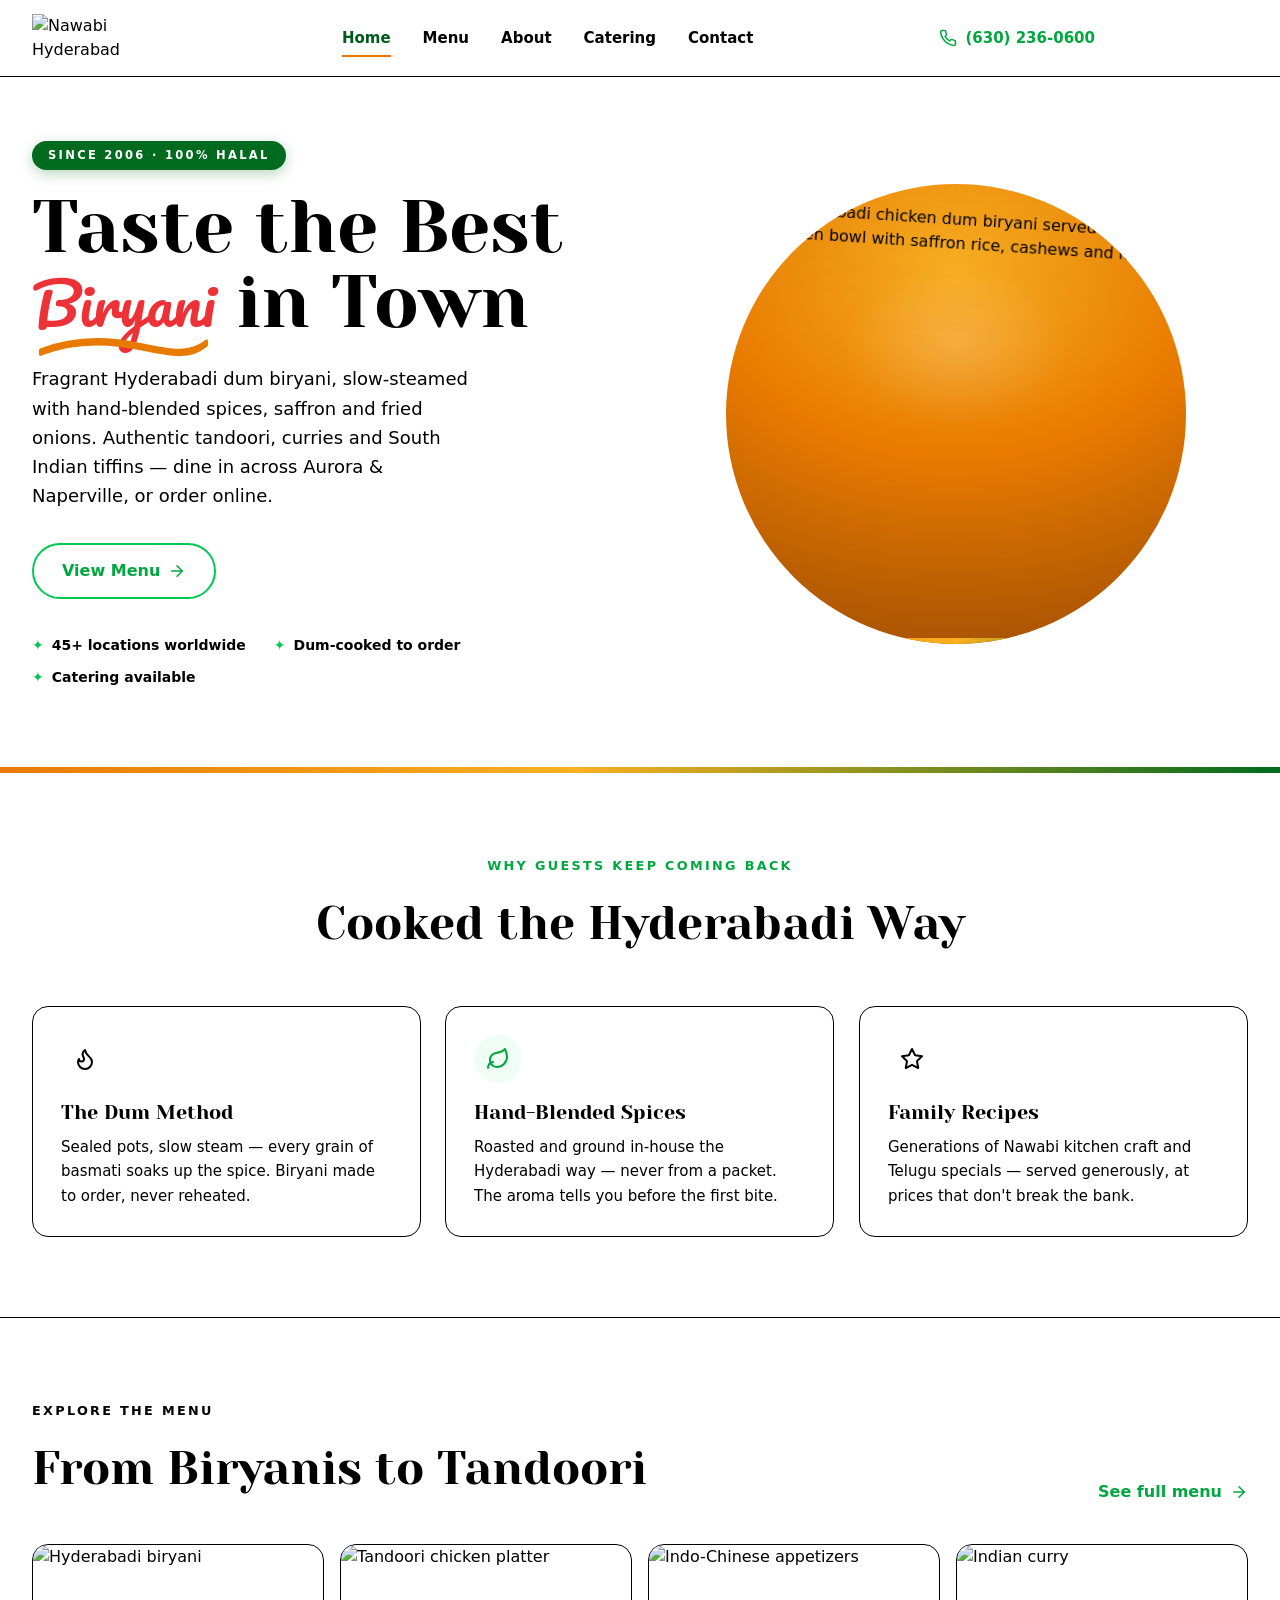
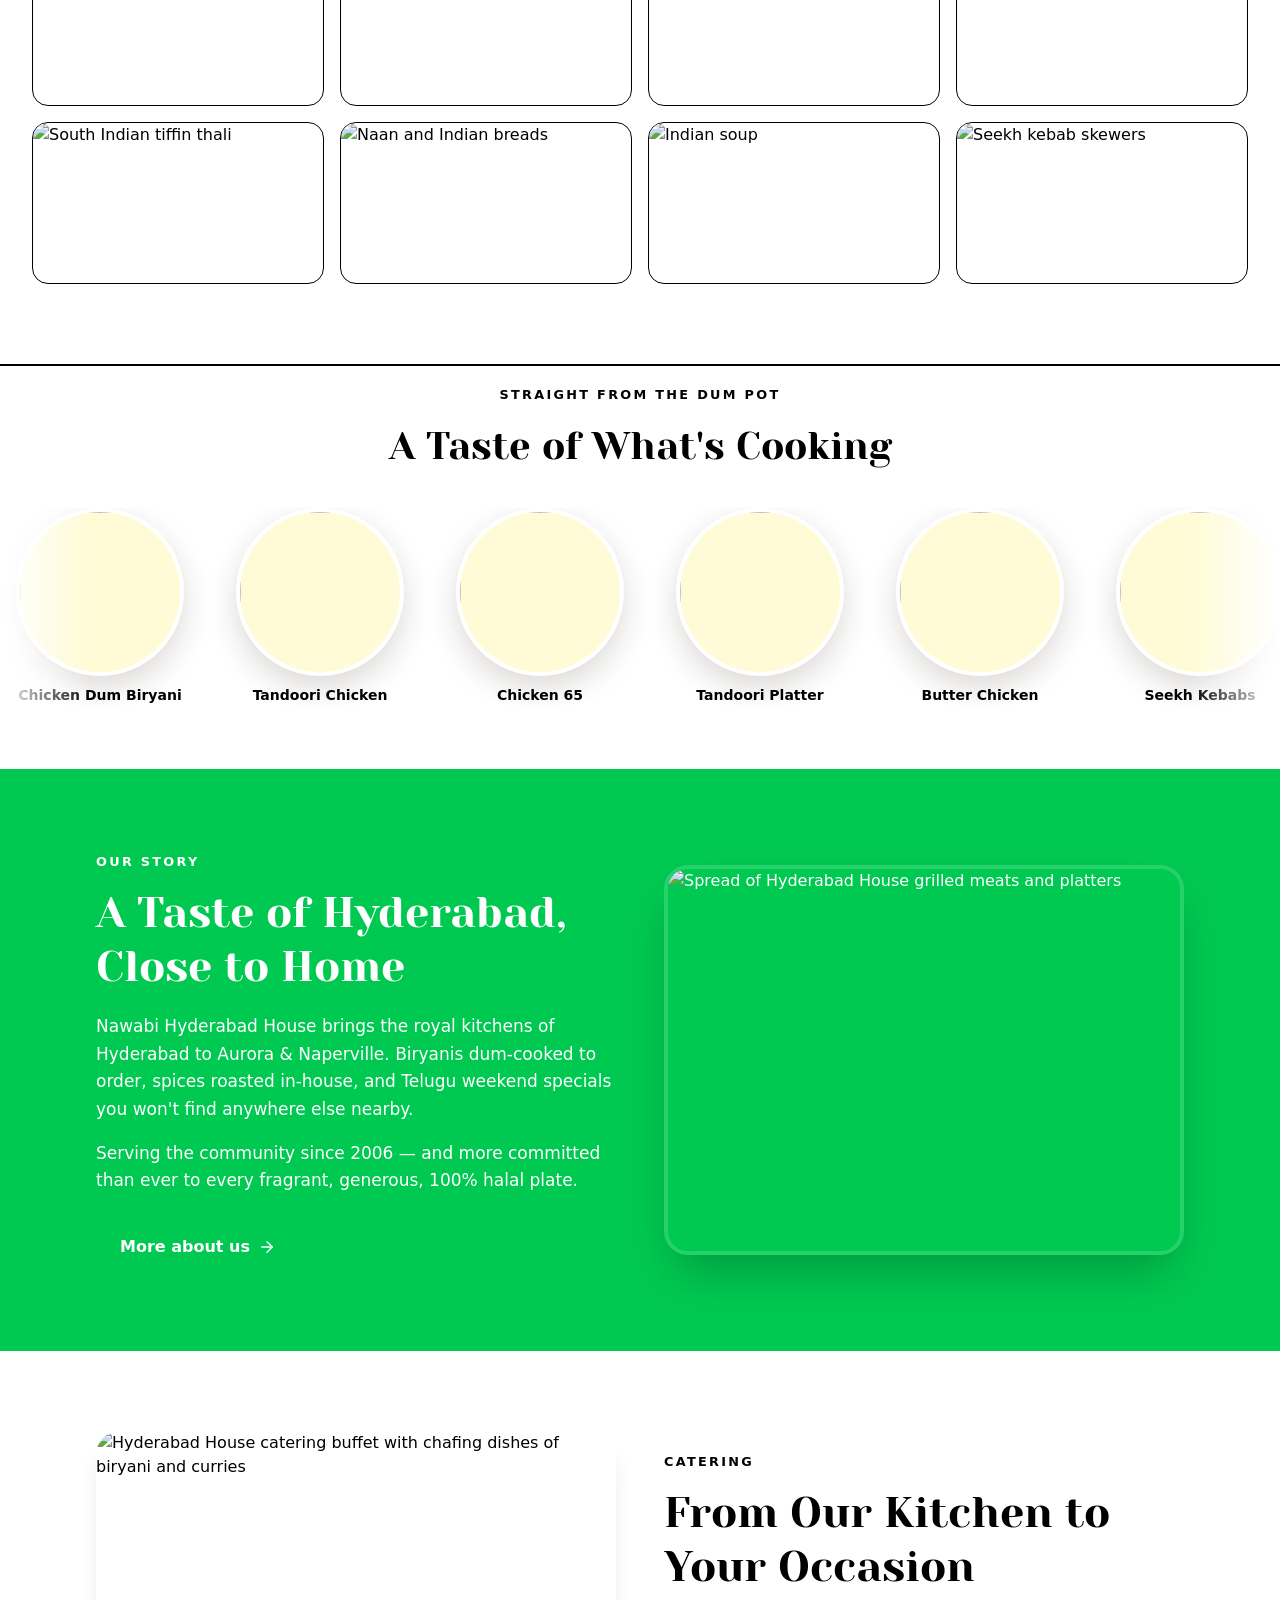
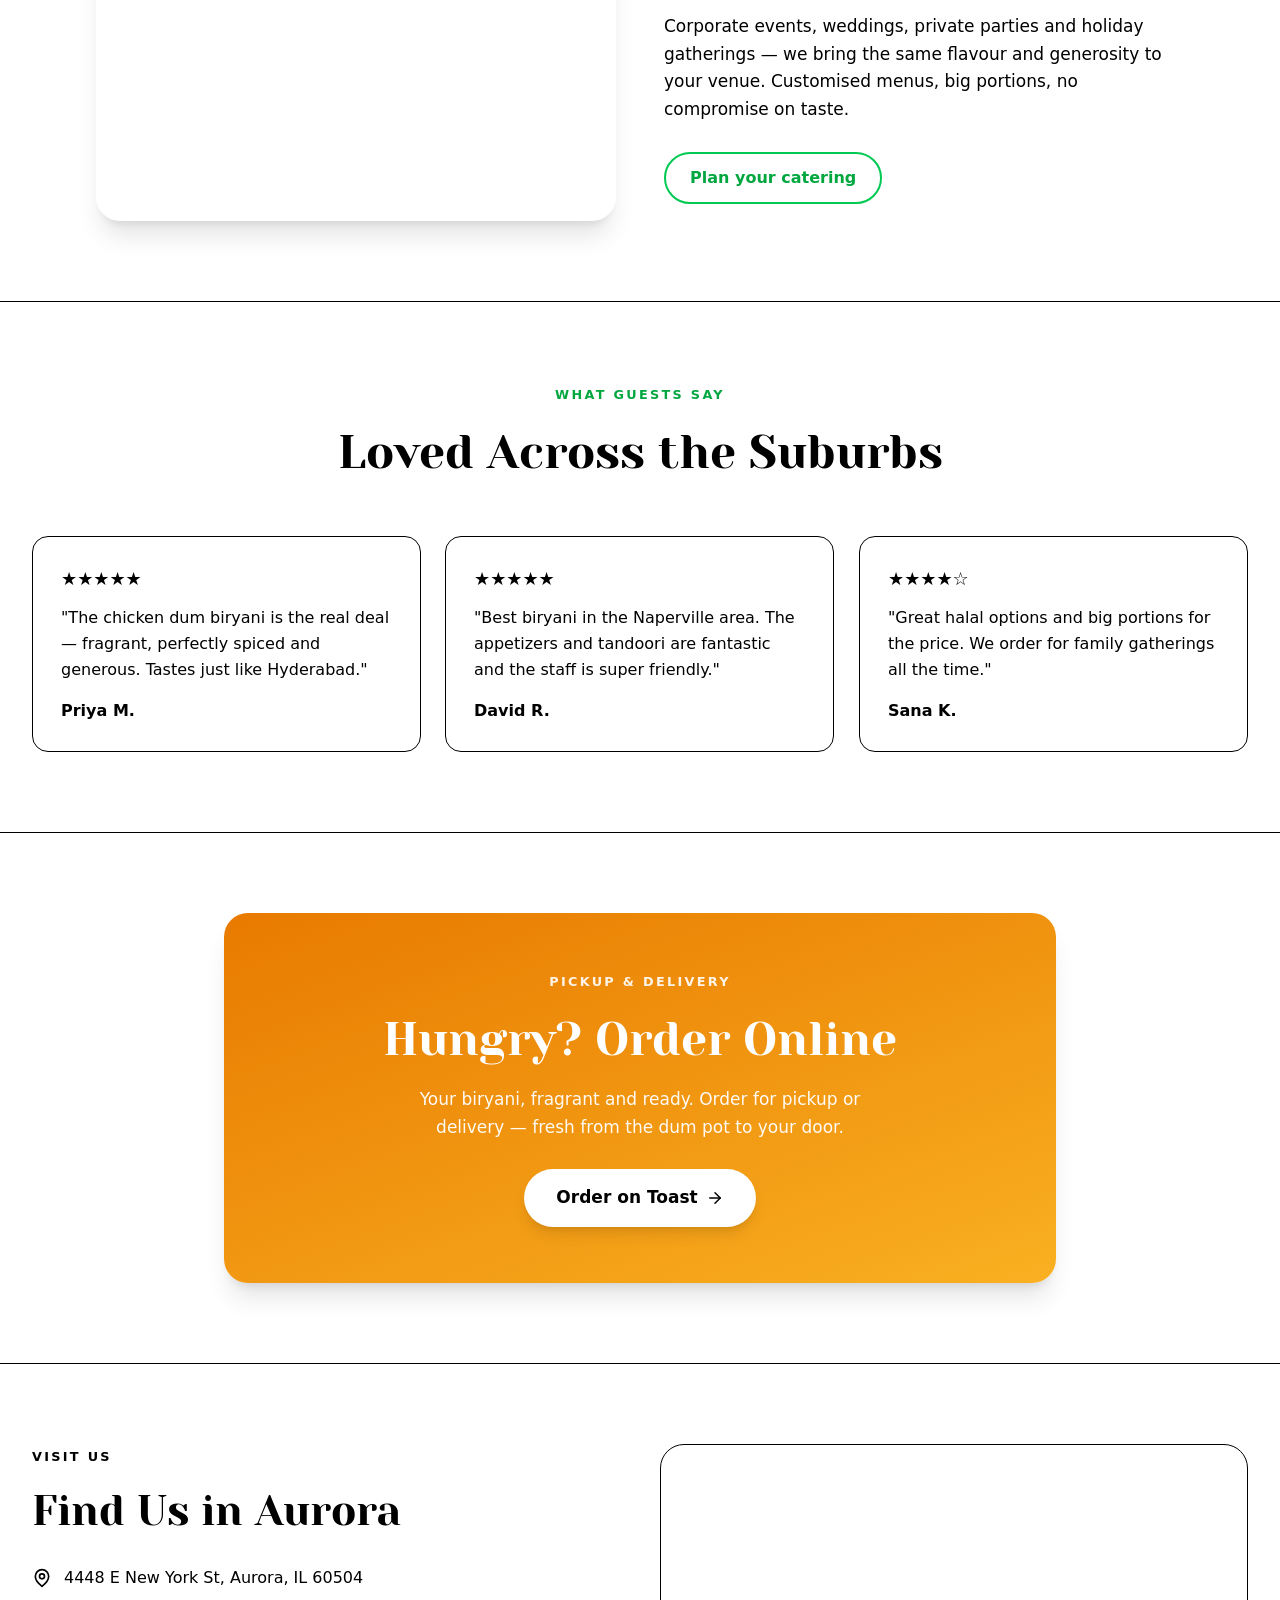
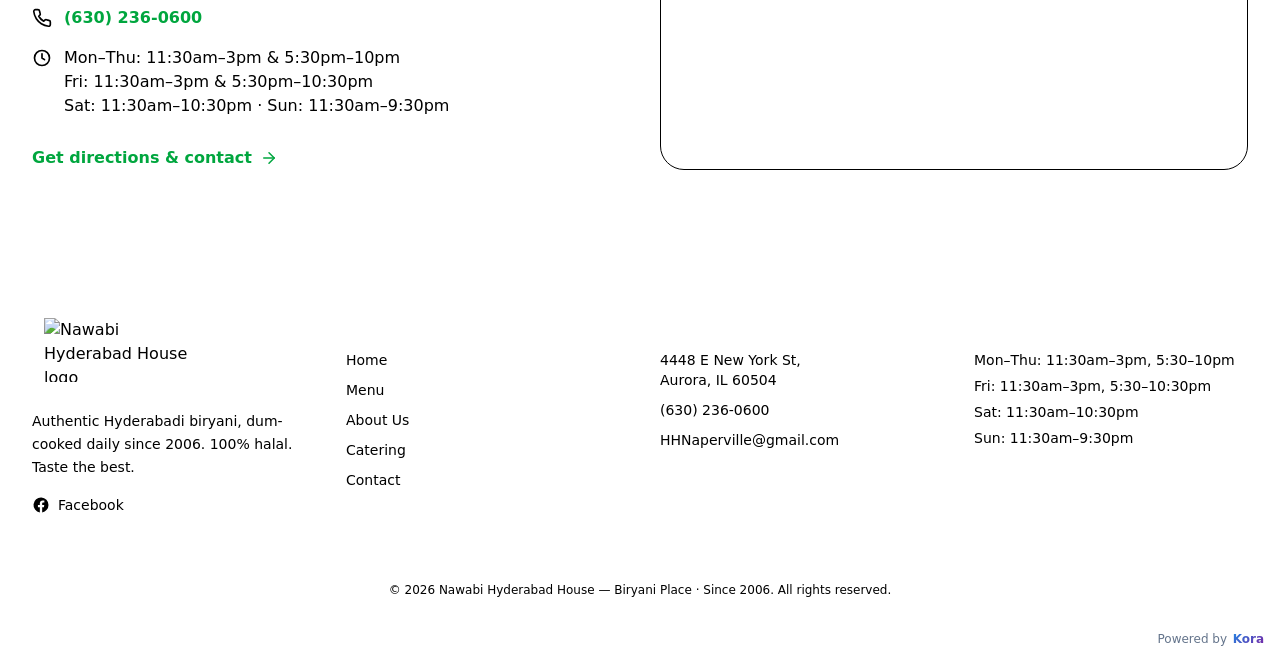
==== commit 06502c67: "Deploy staging from Kora" ====
--- a/index.html
+++ b/index.html
@@ -3,6 +3,8 @@
 <html class="scroll-smooth" lang="en">
 <head>
   <link rel="icon" href="https://quseprdus1.blob.core.windows.net/kora-business-images/user-media/911e874e-7fd0-4305-8294-da62055246d1/de8c94d8-887e-4625-825f-ec262dbc28df/1782133685_wh6cib.png">
+<link href="https://quseprdus1.blob.core.windows.net/kora-business-images/user-media/911e874e-7fd0-4305-8294-da62055246d1/de8c94d8-887e-4625-825f-ec262dbc28df/1782133685_wh6cib.png" rel="icon"/>
+<link href="https://quseprdus1.blob.core.windows.net/kora-business-images/user-media/911e874e-7fd0-4305-8294-da62055246d1/de8c94d8-887e-4625-825f-ec262dbc28df/1782133685_wh6cib.png" rel="icon">
 <link href="https://quseprdus1.blob.core.windows.net/kora-business-images/user-media/911e874e-7fd0-4305-8294-da62055246d1/de8c94d8-887e-4625-825f-ec262dbc28df/1782133685_wh6cib.png" rel="icon"/>
 <meta charset="utf-8"/>
 <meta content="width=device-width, initial-scale=1.0" name="viewport"/>
@@ -25,7 +27,7 @@
 <link href="https://quseprdus1.blob.core.windows.net/kora-business-images/user-media/911e874e-7fd0-4305-8294-da62055246d1/de8c94d8-887e-4625-825f-ec262dbc28df/1782133685_wh6cib.png" rel="icon" sizes="32x32" type="image/png">
 <!-- Fonts -->
 <link href="https://fonts.googleapis.com" rel="preconnect"/>
-<link crossorigin="" href="https://fonts.gstatic.com" rel="preconnect"/>
+<link crossorigin="" href="https://fonts.gstatic.com" rel="preconnect">
 <link href="https://fonts.googleapis.com/css2?family=Yeseva+One&amp;family=Mukta:wght@300;400;500;600;700;800&amp;family=Pacifico&amp;display=swap" rel="stylesheet"/>
 <!-- Hero image preload -->
 <link as="image" href="https://quseprdus1.blob.core.windows.net/kora-business-images/user-media/911e874e-7fd0-4305-8294-da62055246d1/de8c94d8-887e-4625-825f-ec262dbc28df/1782133699_3oaa8o.png" rel="preload" type="image/png"/>
@@ -175,7 +177,7 @@
 <link rel="preconnect" href="https://fonts.gstatic.com" crossorigin>
 <link rel="stylesheet" href="https://fonts.googleapis.com/css2?family=Yeseva+One:wght@400;600;700&family=Mukta:wght@400;600;700&display=swap">
 <!-- KORA_GOOGLE_FONTS_END -->
-</link></head>
+</link></link></link></head>
 <body class="bg-cream-50 text-clay-700 font-sans antialiased">
 <a class="sr-only focus:not-sr-only focus:absolute focus:z-[60] focus:top-3 focus:left-3 focus:bg-green-500 focus:text-white focus:px-4 focus:py-2 focus:rounded-full" href="#main">Skip to content</a>
 <div id="site-header"></div>
--- a/assets/styles.css
+++ b/assets/styles.css
@@ -1,2 +1,2 @@
 /*! tailwindcss v4.2.1 | MIT License | https://tailwindcss.com */
-@layer properties{@supports (((-webkit-hyphens:none)) and (not (margin-trim:inline))) or ((-moz-orient:inline) and (not (color:rgb(from red r g b)))){*,:before,:after,::backdrop{--tw-translate-x:0;--tw-translate-y:0;--tw-translate-z:0;--tw-rotate-x:initial;--tw-rotate-y:initial;--tw-rotate-z:initial;--tw-skew-x:initial;--tw-skew-y:initial;--tw-space-y-reverse:0;--tw-divide-y-reverse:0;--tw-border-style:solid;--tw-gradient-position:initial;--tw-gradient-from:#0000;--tw-gradient-via:#0000;--tw-gradient-to:#0000;--tw-gradient-stops:initial;--tw-gradient-via-stops:initial;--tw-gradient-from-position:0%;--tw-gradient-via-position:50%;--tw-gradient-to-position:100%;--tw-leading:initial;--tw-font-weight:initial;--tw-tracking:initial;--tw-shadow:0 0 #0000;--tw-shadow-color:initial;--tw-shadow-alpha:100%;--tw-inset-shadow:0 0 #0000;--tw-inset-shadow-color:initial;--tw-inset-shadow-alpha:100%;--tw-ring-color:initial;--tw-ring-shadow:0 0 #0000;--tw-inset-ring-color:initial;--tw-inset-ring-shadow:0 0 #0000;--tw-ring-inset:initial;--tw-ring-offset-width:0px;--tw-ring-offset-color:#fff;--tw-ring-offset-shadow:0 0 #0000;--tw-blur:initial;--tw-brightness:initial;--tw-contrast:initial;--tw-grayscale:initial;--tw-hue-rotate:initial;--tw-invert:initial;--tw-opacity:initial;--tw-saturate:initial;--tw-sepia:initial;--tw-drop-shadow:initial;--tw-drop-shadow-color:initial;--tw-drop-shadow-alpha:100%;--tw-drop-shadow-size:initial;--tw-backdrop-blur:initial;--tw-backdrop-brightness:initial;--tw-backdrop-contrast:initial;--tw-backdrop-grayscale:initial;--tw-backdrop-hue-rotate:initial;--tw-backdrop-invert:initial;--tw-backdrop-opacity:initial;--tw-backdrop-saturate:initial;--tw-backdrop-sepia:initial;--tw-duration:initial;--tw-scale-x:1;--tw-scale-y:1;--tw-scale-z:1}}}@layer theme{:root,:host{--font-sans:"Mukta", system-ui, -apple-system, "Segoe UI", sans-serif;--font-mono:ui-monospace, SFMono-Regular, Menlo, Monaco, Consolas, "Liberation Mono", "Courier New", monospace;--color-green-50:#e8f3eb;--color-green-500:#006a1e;--color-green-600:#005a19;--color-green-700:#044a16;--color-white:#fff;--spacing:.25rem;--container-xs:20rem;--container-md:28rem;--container-lg:32rem;--container-xl:36rem;--container-3xl:48rem;--container-4xl:56rem;--container-5xl:64rem;--container-6xl:72rem;--container-7xl:80rem;--text-xs:.75rem;--text-xs--line-height:calc(1 / .75);--text-sm:.875rem;--text-sm--line-height:calc(1.25 / .875);--text-base:1rem;--text-base--line-height:calc(1.5 / 1);--text-lg:1.125rem;--text-lg--line-height:calc(1.75 / 1.125);--text-xl:1.25rem;--text-xl--line-height:calc(1.75 / 1.25);--text-2xl:1.5rem;--text-2xl--line-height:calc(2 / 1.5);--text-4xl:2.25rem;--text-4xl--line-height:calc(2.5 / 2.25);--text-5xl:3rem;--text-5xl--line-height:1;--font-weight-semibold:600;--font-weight-bold:700;--font-weight-extrabold:800;--tracking-wide:.025em;--tracking-widest:.1em;--leading-tight:1.25;--leading-relaxed:1.625;--radius-xl:.75rem;--radius-2xl:1rem;--radius-3xl:1.5rem;--drop-shadow-2xl:0 25px 25px #00000026;--blur-3xl:64px;--default-transition-duration:.15s;--default-transition-timing-function:cubic-bezier(.4, 0, .2, 1);--default-font-family:var(--font-sans);--default-mono-font-family:var(--font-mono);--color-saffron-100:#fee6c2;--color-saffron-300:#f9b021;--color-saffron-400:#f0930e;--color-saffron-500:#e87a00;--color-saffron-600:#c76300;--color-saffron-700:#9e4d04;--color-spice-50:#fdecec;--color-spice-400:#d21f24;--color-cream-50:#fffdf4;--color-cream-100:#fffbd6;--color-cream-200:#fbf1bd;--color-clay-100:#efe6d6;--color-clay-200:#dbc9ae;--color-clay-400:#9a7b50;--color-clay-500:#6e5436;--color-clay-600:#4e3a24;--color-clay-700:#3a2a19;--color-clay-800:#2a1d10;--color-clay-900:#1c1209;--font-display:"Yeseva One", Georgia, "Times New Roman", serif;--font-script:"Pacifico", "Brush Script MT", cursive;--shadow-card:0 1px 2px #2a1d100f, 0 8px 24px #2a1d1014;--shadow-glow:0 8px 28px #e87a0059;--font-heading:"Yeseva One", serif;--font-body:Mukta, sans-serif}}@layer base{*,:after,:before,::backdrop{box-sizing:border-box;border:0 solid;margin:0;padding:0}::file-selector-button{box-sizing:border-box;border:0 solid;margin:0;padding:0}html,:host{-webkit-text-size-adjust:100%;tab-size:4;line-height:1.5;font-family:var(--default-font-family,ui-sans-serif, system-ui, sans-serif, "Apple Color Emoji", "Segoe UI Emoji", "Segoe UI Symbol", "Noto Color Emoji");font-feature-settings:var(--default-font-feature-settings,normal);font-variation-settings:var(--default-font-variation-settings,normal);-webkit-tap-highlight-color:transparent}hr{height:0;color:inherit;border-top-width:1px}abbr:where([title]){-webkit-text-decoration:underline dotted;text-decoration:underline dotted}h1,h2,h3,h4,h5,h6{font-size:inherit;font-weight:inherit}a{color:inherit;-webkit-text-decoration:inherit;-webkit-text-decoration:inherit;-webkit-text-decoration:inherit;text-decoration:inherit}b,strong{font-weight:bolder}code,kbd,samp,pre{font-family:var(--default-mono-font-family,ui-monospace, SFMono-Regular, Menlo, Monaco, Consolas, "Liberation Mono", "Courier New", monospace);font-feature-settings:var(--default-mono-font-feature-settings,normal);font-variation-settings:var(--default-mono-font-variation-settings,normal);font-size:1em}small{font-size:80%}sub,sup{vertical-align:baseline;font-size:75%;line-height:0;position:relative}sub{bottom:-.25em}sup{top:-.5em}table{text-indent:0;border-color:inherit;border-collapse:collapse}:-moz-focusring{outline:auto}progress{vertical-align:baseline}summary{display:list-item}ol,ul,menu{list-style:none}img,svg,video,canvas,audio,iframe,embed,object{vertical-align:middle;display:block}img,video{max-width:100%;height:auto}button,input,select,optgroup,textarea{font:inherit;font-feature-settings:inherit;font-variation-settings:inherit;letter-spacing:inherit;color:inherit;opacity:1;background-color:#0000;border-radius:0}::file-selector-button{font:inherit;font-feature-settings:inherit;font-variation-settings:inherit;letter-spacing:inherit;color:inherit;opacity:1;background-color:#0000;border-radius:0}:where(select:is([multiple],[size])) optgroup{font-weight:bolder}:where(select:is([multiple],[size])) optgroup option{padding-inline-start:20px}::file-selector-button{margin-inline-end:4px}::placeholder{opacity:1}@supports (not ((-webkit-appearance:-apple-pay-button))) or (contain-intrinsic-size:1px){::placeholder{color:currentColor}@supports (color:color-mix(in lab, red, red)){::placeholder{color:color-mix(in oklab, currentcolor 50%, transparent)}}}textarea{resize:vertical}::-webkit-search-decoration{-webkit-appearance:none}::-webkit-date-and-time-value{min-height:1lh;text-align:inherit}::-webkit-datetime-edit{display:inline-flex}::-webkit-datetime-edit-fields-wrapper{padding:0}::-webkit-datetime-edit{padding-block:0}::-webkit-datetime-edit-year-field{padding-block:0}::-webkit-datetime-edit-month-field{padding-block:0}::-webkit-datetime-edit-day-field{padding-block:0}::-webkit-datetime-edit-hour-field{padding-block:0}::-webkit-datetime-edit-minute-field{padding-block:0}::-webkit-datetime-edit-second-field{padding-block:0}::-webkit-datetime-edit-millisecond-field{padding-block:0}::-webkit-datetime-edit-meridiem-field{padding-block:0}::-webkit-calendar-picker-indicator{line-height:1}:-moz-ui-invalid{box-shadow:none}button,input:where([type=button],[type=reset],[type=submit]){appearance:button}::file-selector-button{appearance:button}::-webkit-inner-spin-button{height:auto}::-webkit-outer-spin-button{height:auto}[hidden]:where(:not([hidden=until-found])){display:none!important}html{scroll-behavior:smooth;scroll-padding-top:6rem}body{font-family:var(--font-sans);color:var(--color-clay-700);background:var(--color-cream-50);-webkit-font-smoothing:antialiased}h1,h2,h3,h4{font-family:var(--font-display);color:var(--color-clay-800);letter-spacing:-.01em;font-weight:400}body{font-family:var(--font-body)}h1,h2,h3,h4,h5,h6{font-family:var(--font-heading)}}@layer components;@layer utilities{.pointer-events-none{pointer-events:none}.sr-only{clip-path:inset(50%);white-space:nowrap;border-width:0;width:1px;height:1px;margin:-1px;padding:0;position:absolute;overflow:hidden}.absolute{position:absolute}.fixed{position:fixed}.relative{position:relative}.sticky{position:sticky}.inset-x-0{inset-inline:calc(var(--spacing) * 0)}.-top-24{top:calc(var(--spacing) * -24)}.top-0{top:calc(var(--spacing) * 0)}.top-\[4\%\]{top:4%}.top-\[5\%\]{top:5%}.top-\[6\%\]{top:6%}.top-\[16\%\]{top:16%}.top-\[20\%\]{top:20%}.top-\[24\%\]{top:24%}.-right-24{right:calc(var(--spacing) * -24)}.right-6{right:calc(var(--spacing) * 6)}.right-\[-7\%\]{right:-7%}.right-\[2\%\]{right:2%}.right-\[5\%\]{right:5%}.right-\[6\%\]{right:6%}.right-\[10\%\]{right:10%}.bottom-0{bottom:calc(var(--spacing) * 0)}.bottom-6{bottom:calc(var(--spacing) * 6)}.bottom-\[5\%\]{bottom:5%}.bottom-\[6\%\]{bottom:6%}.bottom-\[8\%\]{bottom:8%}.bottom-\[10\%\]{bottom:10%}.bottom-\[14\%\]{bottom:14%}.left-\[-4\%\]{left:-4%}.left-\[-5\%\]{left:-5%}.left-\[2\%\]{left:2%}.left-\[4\%\]{left:4%}.left-\[5\%\]{left:5%}.left-\[8\%\]{left:8%}.left-\[46\%\]{left:46%}.z-10{z-index:10}.z-40{z-index:40}.z-50{z-index:50}.order-1{order:1}.order-2{order:2}.mx-auto{margin-inline:auto}.-mt-2{margin-top:calc(var(--spacing) * -2)}.mt-0\.5{margin-top:calc(var(--spacing) * .5)}.mt-1{margin-top:calc(var(--spacing) * 1)}.mt-2{margin-top:calc(var(--spacing) * 2)}.mt-3{margin-top:calc(var(--spacing) * 3)}.mt-4{margin-top:calc(var(--spacing) * 4)}.mt-5{margin-top:calc(var(--spacing) * 5)}.mt-6{margin-top:calc(var(--spacing) * 6)}.mt-7{margin-top:calc(var(--spacing) * 7)}.mt-8{margin-top:calc(var(--spacing) * 8)}.mt-9{margin-top:calc(var(--spacing) * 9)}.mb-2{margin-bottom:calc(var(--spacing) * 2)}.mb-3{margin-bottom:calc(var(--spacing) * 3)}.mb-4{margin-bottom:calc(var(--spacing) * 4)}.mb-8{margin-bottom:calc(var(--spacing) * 8)}.mb-10{margin-bottom:calc(var(--spacing) * 10)}.mb-12{margin-bottom:calc(var(--spacing) * 12)}.ml-1{margin-left:calc(var(--spacing) * 1)}.ml-auto{margin-left:auto}.block{display:block}.flex{display:flex}.grid{display:grid}.hidden{display:none}.inline-block{display:inline-block}.inline-flex{display:inline-flex}.table{display:table}.aspect-\[4\/3\]{aspect-ratio:4/3}.aspect-square{aspect-ratio:1}.h-11{height:calc(var(--spacing) * 11)}.h-12{height:calc(var(--spacing) * 12)}.h-14{height:calc(var(--spacing) * 14)}.h-16{height:calc(var(--spacing) * 16)}.h-40{height:calc(var(--spacing) * 40)}.h-\[420px\]{height:420px}.h-auto{height:auto}.h-full{height:100%}.min-h-\[320px\]{min-height:320px}.min-h-\[460px\]{min-height:460px}.w-10{width:calc(var(--spacing) * 10)}.w-11{width:calc(var(--spacing) * 11)}.w-12{width:calc(var(--spacing) * 12)}.w-14{width:calc(var(--spacing) * 14)}.w-16{width:calc(var(--spacing) * 16)}.w-20{width:calc(var(--spacing) * 20)}.w-24{width:calc(var(--spacing) * 24)}.w-56{width:calc(var(--spacing) * 56)}.w-64{width:calc(var(--spacing) * 64)}.w-\[420px\]{width:420px}.w-auto{width:auto}.w-full{width:100%}.max-w-3xl{max-width:var(--container-3xl)}.max-w-4xl{max-width:var(--container-4xl)}.max-w-5xl{max-width:var(--container-5xl)}.max-w-6xl{max-width:var(--container-6xl)}.max-w-7xl{max-width:var(--container-7xl)}.max-w-\[440px\]{max-width:440px}.max-w-\[460px\]{max-width:460px}.max-w-lg{max-width:var(--container-lg)}.max-w-md{max-width:var(--container-md)}.max-w-xl{max-width:var(--container-xl)}.max-w-xs{max-width:var(--container-xs)}.shrink-0{flex-shrink:0}.translate-y-3{--tw-translate-y:calc(var(--spacing) * 3);translate:var(--tw-translate-x) var(--tw-translate-y)}.transform{transform:var(--tw-rotate-x,) var(--tw-rotate-y,) var(--tw-rotate-z,) var(--tw-skew-x,) var(--tw-skew-y,)}.resize{resize:both}.grid-cols-2{grid-template-columns:repeat(2,minmax(0,1fr))}.grid-cols-3{grid-template-columns:repeat(3,minmax(0,1fr))}.flex-col{flex-direction:column}.flex-wrap{flex-wrap:wrap}.place-items-center{place-items:center}.items-center{align-items:center}.items-end{align-items:flex-end}.items-start{align-items:flex-start}.justify-between{justify-content:space-between}.justify-center{justify-content:center}.gap-1\.5{gap:calc(var(--spacing) * 1.5)}.gap-2{gap:calc(var(--spacing) * 2)}.gap-2\.5{gap:calc(var(--spacing) * 2.5)}.gap-3{gap:calc(var(--spacing) * 3)}.gap-4{gap:calc(var(--spacing) * 4)}.gap-6{gap:calc(var(--spacing) * 6)}.gap-8{gap:calc(var(--spacing) * 8)}.gap-10{gap:calc(var(--spacing) * 10)}.gap-12{gap:calc(var(--spacing) * 12)}:where(.space-y-1\.5>:not(:last-child)){--tw-space-y-reverse:0;margin-block-start:calc(calc(var(--spacing) * 1.5) * var(--tw-space-y-reverse));margin-block-end:calc(calc(var(--spacing) * 1.5) * calc(1 - var(--tw-space-y-reverse)))}:where(.space-y-2\.5>:not(:last-child)){--tw-space-y-reverse:0;margin-block-start:calc(calc(var(--spacing) * 2.5) * var(--tw-space-y-reverse));margin-block-end:calc(calc(var(--spacing) * 2.5) * calc(1 - var(--tw-space-y-reverse)))}:where(.space-y-4>:not(:last-child)){--tw-space-y-reverse:0;margin-block-start:calc(calc(var(--spacing) * 4) * var(--tw-space-y-reverse));margin-block-end:calc(calc(var(--spacing) * 4) * calc(1 - var(--tw-space-y-reverse)))}.gap-x-7{column-gap:calc(var(--spacing) * 7)}.gap-x-12{column-gap:calc(var(--spacing) * 12)}.gap-y-3{row-gap:calc(var(--spacing) * 3)}.gap-y-3\.5{row-gap:calc(var(--spacing) * 3.5)}:where(.divide-y>:not(:last-child)){--tw-divide-y-reverse:0;border-bottom-style:var(--tw-border-style);border-top-style:var(--tw-border-style);border-top-width:calc(1px * var(--tw-divide-y-reverse));border-bottom-width:calc(1px * calc(1 - var(--tw-divide-y-reverse)))}:where(.divide-clay-100>:not(:last-child)){border-color:var(--color-clay-100)}.overflow-hidden{overflow:hidden}.scroll-smooth{scroll-behavior:smooth}.rounded-2xl{border-radius:var(--radius-2xl)}.rounded-3xl{border-radius:var(--radius-3xl)}.rounded-full{border-radius:3.40282e38px}.rounded-xl{border-radius:var(--radius-xl)}.border{border-style:var(--tw-border-style);border-width:1px}.border-2{border-style:var(--tw-border-style);border-width:2px}.border-4{border-style:var(--tw-border-style);border-width:4px}.border-y{border-block-style:var(--tw-border-style);border-block-width:1px}.border-t{border-top-style:var(--tw-border-style);border-top-width:1px}.border-b{border-bottom-style:var(--tw-border-style);border-bottom-width:1px}.border-dashed{--tw-border-style:dashed;border-style:dashed}.border-clay-100{border-color:var(--color-clay-100)}.border-clay-200{border-color:var(--color-clay-200)}.border-clay-200\/70{border-color:#dbc9aeb3}@supports (color:color-mix(in lab, red, red)){.border-clay-200\/70{border-color:color-mix(in oklab, var(--color-clay-200) 70%, transparent)}}.border-green-500{border-color:var(--color-green-500)}.border-white\/10{border-color:#ffffff1a}@supports (color:color-mix(in lab, red, red)){.border-white\/10{border-color:color-mix(in oklab, var(--color-white) 10%, transparent)}}.border-white\/15{border-color:#ffffff26}@supports (color:color-mix(in lab, red, red)){.border-white\/15{border-color:color-mix(in oklab, var(--color-white) 15%, transparent)}}.bg-clay-800{background-color:var(--color-clay-800)}.bg-cream-50{background-color:var(--color-cream-50)}.bg-cream-50\/90{background-color:#fffdf4e6}@supports (color:color-mix(in lab, red, red)){.bg-cream-50\/90{background-color:color-mix(in oklab, var(--color-cream-50) 90%, transparent)}}.bg-green-50{background-color:var(--color-green-50)}.bg-green-500{background-color:var(--color-green-500)}.bg-saffron-100{background-color:var(--color-saffron-100)}.bg-saffron-100\/60{background-color:#fee6c299}@supports (color:color-mix(in lab, red, red)){.bg-saffron-100\/60{background-color:color-mix(in oklab, var(--color-saffron-100) 60%, transparent)}}.bg-saffron-500{background-color:var(--color-saffron-500)}.bg-spice-50{background-color:var(--color-spice-50)}.bg-white{background-color:var(--color-white)}.bg-gradient-to-t{--tw-gradient-position:to top in oklab;background-image:linear-gradient(var(--tw-gradient-stops))}.from-clay-900\/85{--tw-gradient-from:#1c1209d9}@supports (color:color-mix(in lab, red, red)){.from-clay-900\/85{--tw-gradient-from:color-mix(in oklab, var(--color-clay-900) 85%, transparent)}}.from-clay-900\/85{--tw-gradient-stops:var(--tw-gradient-via-stops,var(--tw-gradient-position), var(--tw-gradient-from) var(--tw-gradient-from-position), var(--tw-gradient-to) var(--tw-gradient-to-position))}.to-transparent{--tw-gradient-to:transparent;--tw-gradient-stops:var(--tw-gradient-via-stops,var(--tw-gradient-position), var(--tw-gradient-from) var(--tw-gradient-from-position), var(--tw-gradient-to) var(--tw-gradient-to-position))}.object-contain{object-fit:contain}.object-cover{object-fit:cover}.p-3{padding:calc(var(--spacing) * 3)}.p-5{padding:calc(var(--spacing) * 5)}.p-6{padding:calc(var(--spacing) * 6)}.p-7{padding:calc(var(--spacing) * 7)}.px-2{padding-inline:calc(var(--spacing) * 2)}.px-4{padding-inline:calc(var(--spacing) * 4)}.px-5{padding-inline:calc(var(--spacing) * 5)}.px-6{padding-inline:calc(var(--spacing) * 6)}.px-7{padding-inline:calc(var(--spacing) * 7)}.px-8{padding-inline:calc(var(--spacing) * 8)}.py-0\.5{padding-block:calc(var(--spacing) * .5)}.py-2{padding-block:calc(var(--spacing) * 2)}.py-2\.5{padding-block:calc(var(--spacing) * 2.5)}.py-3{padding-block:calc(var(--spacing) * 3)}.py-3\.5{padding-block:calc(var(--spacing) * 3.5)}.py-4{padding-block:calc(var(--spacing) * 4)}.py-5{padding-block:calc(var(--spacing) * 5)}.py-12{padding-block:calc(var(--spacing) * 12)}.py-14{padding-block:calc(var(--spacing) * 14)}.py-16{padding-block:calc(var(--spacing) * 16)}.pt-4{padding-top:calc(var(--spacing) * 4)}.pt-12{padding-top:calc(var(--spacing) * 12)}.pt-14{padding-top:calc(var(--spacing) * 14)}.pb-3{padding-bottom:calc(var(--spacing) * 3)}.pb-10{padding-bottom:calc(var(--spacing) * 10)}.pb-14{padding-bottom:calc(var(--spacing) * 14)}.pb-16{padding-bottom:calc(var(--spacing) * 16)}.text-center{text-align:center}.align-middle{vertical-align:middle}.font-display{font-family:var(--font-display)}.font-sans{font-family:var(--font-sans)}.text-2xl{font-size:var(--text-2xl);line-height:var(--tw-leading,var(--text-2xl--line-height))}.text-4xl{font-size:var(--text-4xl);line-height:var(--tw-leading,var(--text-4xl--line-height))}.text-base{font-size:var(--text-base);line-height:var(--tw-leading,var(--text-base--line-height))}.text-lg{font-size:var(--text-lg);line-height:var(--tw-leading,var(--text-lg--line-height))}.text-sm{font-size:var(--text-sm);line-height:var(--tw-leading,var(--text-sm--line-height))}.text-xl{font-size:var(--text-xl);line-height:var(--tw-leading,var(--text-xl--line-height))}.text-xs{font-size:var(--text-xs);line-height:var(--tw-leading,var(--text-xs--line-height))}.text-\[11px\]{font-size:11px}.text-\[13px\]{font-size:13px}.text-\[15px\]{font-size:15px}.text-\[16px\]{font-size:16px}.text-\[17px\]{font-size:17px}.text-\[clamp\(1\.6rem\,3\.5vw\,2\.4rem\)\]{font-size:clamp(1.6rem,3.5vw,2.4rem)}.text-\[clamp\(1\.8rem\,4vw\,2\.5rem\)\]{font-size:clamp(1.8rem,4vw,2.5rem)}.text-\[clamp\(1\.8rem\,4vw\,2\.6rem\)\]{font-size:clamp(1.8rem,4vw,2.6rem)}.text-\[clamp\(1\.8rem\,4vw\,2\.7rem\)\]{font-size:clamp(1.8rem,4vw,2.7rem)}.text-\[clamp\(1\.9rem\,4vw\,2\.8rem\)\]{font-size:clamp(1.9rem,4vw,2.8rem)}.text-\[clamp\(1\.9rem\,4vw\,2\.9rem\)\]{font-size:clamp(1.9rem,4vw,2.9rem)}.text-\[clamp\(2\.2rem\,5vw\,3\.6rem\)\]{font-size:clamp(2.2rem,5vw,3.6rem)}.text-\[clamp\(2\.6rem\,6vw\,4\.6rem\)\]{font-size:clamp(2.6rem,6vw,4.6rem)}.leading-\[1\.02\]{--tw-leading:1.02;line-height:1.02}.leading-relaxed{--tw-leading:var(--leading-relaxed);line-height:var(--leading-relaxed)}.leading-tight{--tw-leading:var(--leading-tight);line-height:var(--leading-tight)}.font-bold{--tw-font-weight:var(--font-weight-bold);font-weight:var(--font-weight-bold)}.font-extrabold{--tw-font-weight:var(--font-weight-extrabold);font-weight:var(--font-weight-extrabold)}.font-semibold{--tw-font-weight:var(--font-weight-semibold);font-weight:var(--font-weight-semibold)}.tracking-wide{--tw-tracking:var(--tracking-wide);letter-spacing:var(--tracking-wide)}.tracking-widest{--tw-tracking:var(--tracking-widest);letter-spacing:var(--tracking-widest)}.break-all{word-break:break-all}.whitespace-nowrap{white-space:nowrap}.text-clay-400{color:var(--color-clay-400)}.text-clay-500{color:var(--color-clay-500)}.text-clay-600{color:var(--color-clay-600)}.text-clay-700{color:var(--color-clay-700)}.text-clay-800{color:var(--color-clay-800)}.text-cream-100{color:var(--color-cream-100)}.text-cream-100\/80{color:#fffbd6cc}@supports (color:color-mix(in lab, red, red)){.text-cream-100\/80{color:color-mix(in oklab, var(--color-cream-100) 80%, transparent)}}.text-cream-100\/90{color:#fffbd6e6}@supports (color:color-mix(in lab, red, red)){.text-cream-100\/90{color:color-mix(in oklab, var(--color-cream-100) 90%, transparent)}}.text-cream-200\/60{color:#fbf1bd99}@supports (color:color-mix(in lab, red, red)){.text-cream-200\/60{color:color-mix(in oklab, var(--color-cream-200) 60%, transparent)}}.text-cream-200\/80{color:#fbf1bdcc}@supports (color:color-mix(in lab, red, red)){.text-cream-200\/80{color:color-mix(in oklab, var(--color-cream-200) 80%, transparent)}}.text-green-500{color:var(--color-green-500)}.text-green-600{color:var(--color-green-600)}.text-green-700{color:var(--color-green-700)}.text-saffron-300{color:var(--color-saffron-300)}.text-saffron-400{color:var(--color-saffron-400)}.text-saffron-500{color:var(--color-saffron-500)}.text-saffron-600{color:var(--color-saffron-600)}.text-saffron-700{color:var(--color-saffron-700)}.text-spice-400{color:var(--color-spice-400)}.text-white{color:var(--color-white)}.text-white\/90{color:#ffffffe6}@supports (color:color-mix(in lab, red, red)){.text-white\/90{color:color-mix(in oklab, var(--color-white) 90%, transparent)}}.text-white\/95{color:#fffffff2}@supports (color:color-mix(in lab, red, red)){.text-white\/95{color:color-mix(in oklab, var(--color-white) 95%, transparent)}}.uppercase{text-transform:uppercase}.not-italic{font-style:normal}.antialiased{-webkit-font-smoothing:antialiased;-moz-osx-font-smoothing:grayscale}.opacity-0{opacity:0}.shadow-2xl{--tw-shadow:0 25px 50px -12px var(--tw-shadow-color,#00000040);box-shadow:var(--tw-inset-shadow), var(--tw-inset-ring-shadow), var(--tw-ring-offset-shadow), var(--tw-ring-shadow), var(--tw-shadow)}.shadow-\[var\(--shadow-card\)\]{--tw-shadow:var(--shadow-card);box-shadow:var(--tw-inset-shadow), var(--tw-inset-ring-shadow), var(--tw-ring-offset-shadow), var(--tw-ring-shadow), var(--tw-shadow)}.shadow-\[var\(--shadow-glow\)\]{--tw-shadow:var(--shadow-glow);box-shadow:var(--tw-inset-shadow), var(--tw-inset-ring-shadow), var(--tw-ring-offset-shadow), var(--tw-ring-shadow), var(--tw-shadow)}.shadow-lg{--tw-shadow:0 10px 15px -3px var(--tw-shadow-color,#0000001a), 0 4px 6px -4px var(--tw-shadow-color,#0000001a);box-shadow:var(--tw-inset-shadow), var(--tw-inset-ring-shadow), var(--tw-ring-offset-shadow), var(--tw-ring-shadow), var(--tw-shadow)}.shadow-xl{--tw-shadow:0 20px 25px -5px var(--tw-shadow-color,#0000001a), 0 8px 10px -6px var(--tw-shadow-color,#0000001a);box-shadow:var(--tw-inset-shadow), var(--tw-inset-ring-shadow), var(--tw-ring-offset-shadow), var(--tw-ring-shadow), var(--tw-shadow)}.blur-3xl{--tw-blur:blur(var(--blur-3xl));filter:var(--tw-blur,) var(--tw-brightness,) var(--tw-contrast,) var(--tw-grayscale,) var(--tw-hue-rotate,) var(--tw-invert,) var(--tw-saturate,) var(--tw-sepia,) var(--tw-drop-shadow,)}.drop-shadow-2xl{--tw-drop-shadow-size:drop-shadow(0 25px 25px var(--tw-drop-shadow-color,#00000026));--tw-drop-shadow:drop-shadow(var(--drop-shadow-2xl));filter:var(--tw-blur,) var(--tw-brightness,) var(--tw-contrast,) var(--tw-grayscale,) var(--tw-hue-rotate,) var(--tw-invert,) var(--tw-saturate,) var(--tw-sepia,) var(--tw-drop-shadow,)}.backdrop-blur{--tw-backdrop-blur:blur(8px);-webkit-backdrop-filter:var(--tw-backdrop-blur,) var(--tw-backdrop-brightness,) var(--tw-backdrop-contrast,) var(--tw-backdrop-grayscale,) var(--tw-backdrop-hue-rotate,) var(--tw-backdrop-invert,) var(--tw-backdrop-opacity,) var(--tw-backdrop-saturate,) var(--tw-backdrop-sepia,);backdrop-filter:var(--tw-backdrop-blur,) var(--tw-backdrop-brightness,) var(--tw-backdrop-contrast,) var(--tw-backdrop-grayscale,) var(--tw-backdrop-hue-rotate,) var(--tw-backdrop-invert,) var(--tw-backdrop-opacity,) var(--tw-backdrop-saturate,) var(--tw-backdrop-sepia,)}.transition-colors{transition-property:color,background-color,border-color,outline-color,text-decoration-color,fill,stroke,--tw-gradient-from,--tw-gradient-via,--tw-gradient-to;transition-timing-function:var(--tw-ease,var(--default-transition-timing-function));transition-duration:var(--tw-duration,var(--default-transition-duration))}.transition-transform{transition-property:transform,translate,scale,rotate;transition-timing-function:var(--tw-ease,var(--default-transition-timing-function));transition-duration:var(--tw-duration,var(--default-transition-duration))}.duration-500{--tw-duration:.5s;transition-duration:.5s}@media (hover:hover){.group-hover\:scale-105:is(:where(.group):hover *){--tw-scale-x:105%;--tw-scale-y:105%;--tw-scale-z:105%;scale:var(--tw-scale-x) var(--tw-scale-y)}.hover\:-translate-y-1:hover{--tw-translate-y:calc(var(--spacing) * -1);translate:var(--tw-translate-x) var(--tw-translate-y)}.hover\:bg-cream-100:hover{background-color:var(--color-cream-100)}.hover\:bg-green-50:hover{background-color:var(--color-green-50)}.hover\:bg-green-600:hover{background-color:var(--color-green-600)}.hover\:bg-saffron-600:hover{background-color:var(--color-saffron-600)}.hover\:text-green-700:hover{color:var(--color-green-700)}.hover\:text-white:hover{color:var(--color-white)}}.focus\:not-sr-only:focus{clip-path:none;white-space:normal;width:auto;height:auto;margin:0;padding:0;position:static;overflow:visible}.focus\:absolute:focus{position:absolute}.focus\:top-3:focus{top:calc(var(--spacing) * 3)}.focus\:left-3:focus{left:calc(var(--spacing) * 3)}.focus\:z-\[60\]:focus{z-index:60}.focus\:rounded-full:focus{border-radius:3.40282e38px}.focus\:bg-green-500:focus{background-color:var(--color-green-500)}.focus\:px-4:focus{padding-inline:calc(var(--spacing) * 4)}.focus\:py-2:focus{padding-block:calc(var(--spacing) * 2)}.focus\:text-white:focus{color:var(--color-white)}@media (min-width:40rem){.sm\:grid-cols-2{grid-template-columns:repeat(2,minmax(0,1fr))}.sm\:gap-3{gap:calc(var(--spacing) * 3)}}@media (min-width:48rem){.md\:col-span-1{grid-column:span 1/span 1}.md\:col-span-2{grid-column:span 2/span 2}.md\:flex{display:flex}.md\:hidden{display:none}.md\:w-14{width:calc(var(--spacing) * 14)}.md\:w-16{width:calc(var(--spacing) * 16)}.md\:w-20{width:calc(var(--spacing) * 20)}.md\:w-24{width:calc(var(--spacing) * 24)}.md\:w-36{width:calc(var(--spacing) * 36)}.md\:w-40{width:calc(var(--spacing) * 40)}.md\:w-80{width:calc(var(--spacing) * 80)}.md\:w-\[26rem\]{width:26rem}.md\:grid-cols-2{grid-template-columns:repeat(2,minmax(0,1fr))}.md\:grid-cols-3{grid-template-columns:repeat(3,minmax(0,1fr))}.md\:grid-cols-4{grid-template-columns:repeat(4,minmax(0,1fr))}.md\:py-16{padding-block:calc(var(--spacing) * 16)}.md\:py-20{padding-block:calc(var(--spacing) * 20)}.md\:pb-16{padding-bottom:calc(var(--spacing) * 16)}.md\:text-5xl{font-size:var(--text-5xl);line-height:var(--tw-leading,var(--text-5xl--line-height))}}@media (min-width:64rem){.lg\:sticky{position:sticky}.lg\:top-24{top:calc(var(--spacing) * 24)}.lg\:order-1{order:1}.lg\:order-2{order:2}.lg\:inline-flex{display:inline-flex}.lg\:grid-cols-2{grid-template-columns:repeat(2,minmax(0,1fr))}.lg\:grid-cols-3{grid-template-columns:repeat(3,minmax(0,1fr))}.lg\:grid-cols-4{grid-template-columns:repeat(4,minmax(0,1fr))}.lg\:px-8{padding-inline:calc(var(--spacing) * 8)}.lg\:pt-16{padding-top:calc(var(--spacing) * 16)}.lg\:pb-20{padding-bottom:calc(var(--spacing) * 20)}}}@property --tw-translate-x{syntax:"*";inherits:false;initial-value:0}@property --tw-translate-y{syntax:"*";inherits:false;initial-value:0}@property --tw-translate-z{syntax:"*";inherits:false;initial-value:0}@property --tw-rotate-x{syntax:"*";inherits:false}@property --tw-rotate-y{syntax:"*";inherits:false}@property --tw-rotate-z{syntax:"*";inherits:false}@property --tw-skew-x{syntax:"*";inherits:false}@property --tw-skew-y{syntax:"*";inherits:false}@property --tw-space-y-reverse{syntax:"*";inherits:false;initial-value:0}@property --tw-divide-y-reverse{syntax:"*";inherits:false;initial-value:0}@property --tw-border-style{syntax:"*";inherits:false;initial-value:solid}@property --tw-gradient-position{syntax:"*";inherits:false}@property --tw-gradient-from{syntax:"<color>";inherits:false;initial-value:#0000}@property --tw-gradient-via{syntax:"<color>";inherits:false;initial-value:#0000}@property --tw-gradient-to{syntax:"<color>";inherits:false;initial-value:#0000}@property --tw-gradient-stops{syntax:"*";inherits:false}@property --tw-gradient-via-stops{syntax:"*";inherits:false}@property --tw-gradient-from-position{syntax:"<length-percentage>";inherits:false;initial-value:0%}@property --tw-gradient-via-position{syntax:"<length-percentage>";inherits:false;initial-value:50%}@property --tw-gradient-to-position{syntax:"<length-percentage>";inherits:false;initial-value:100%}@property --tw-leading{syntax:"*";inherits:false}@property --tw-font-weight{syntax:"*";inherits:false}@property --tw-tracking{syntax:"*";inherits:false}@property --tw-shadow{syntax:"*";inherits:false;initial-value:0 0 #0000}@property --tw-shadow-color{syntax:"*";inherits:false}@property --tw-shadow-alpha{syntax:"<percentage>";inherits:false;initial-value:100%}@property --tw-inset-shadow{syntax:"*";inherits:false;initial-value:0 0 #0000}@property --tw-inset-shadow-color{syntax:"*";inherits:false}@property --tw-inset-shadow-alpha{syntax:"<percentage>";inherits:false;initial-value:100%}@property --tw-ring-color{syntax:"*";inherits:false}@property --tw-ring-shadow{syntax:"*";inherits:false;initial-value:0 0 #0000}@property --tw-inset-ring-color{syntax:"*";inherits:false}@property --tw-inset-ring-shadow{syntax:"*";inherits:false;initial-value:0 0 #0000}@property --tw-ring-inset{syntax:"*";inherits:false}@property --tw-ring-offset-width{syntax:"<length>";inherits:false;initial-value:0}@property --tw-ring-offset-color{syntax:"*";inherits:false;initial-value:#fff}@property --tw-ring-offset-shadow{syntax:"*";inherits:false;initial-value:0 0 #0000}@property --tw-blur{syntax:"*";inherits:false}@property --tw-brightness{syntax:"*";inherits:false}@property --tw-contrast{syntax:"*";inherits:false}@property --tw-grayscale{syntax:"*";inherits:false}@property --tw-hue-rotate{syntax:"*";inherits:false}@property --tw-invert{syntax:"*";inherits:false}@property --tw-opacity{syntax:"*";inherits:false}@property --tw-saturate{syntax:"*";inherits:false}@property --tw-sepia{syntax:"*";inherits:false}@property --tw-drop-shadow{syntax:"*";inherits:false}@property --tw-drop-shadow-color{syntax:"*";inherits:false}@property --tw-drop-shadow-alpha{syntax:"<percentage>";inherits:false;initial-value:100%}@property --tw-drop-shadow-size{syntax:"*";inherits:false}@property --tw-backdrop-blur{syntax:"*";inherits:false}@property --tw-backdrop-brightness{syntax:"*";inherits:false}@property --tw-backdrop-contrast{syntax:"*";inherits:false}@property --tw-backdrop-grayscale{syntax:"*";inherits:false}@property --tw-backdrop-hue-rotate{syntax:"*";inherits:false}@property --tw-backdrop-invert{syntax:"*";inherits:false}@property --tw-backdrop-opacity{syntax:"*";inherits:false}@property --tw-backdrop-saturate{syntax:"*";inherits:false}@property --tw-backdrop-sepia{syntax:"*";inherits:false}@property --tw-duration{syntax:"*";inherits:false}@property --tw-scale-x{syntax:"*";inherits:false;initial-value:1}@property --tw-scale-y{syntax:"*";inherits:false;initial-value:1}@property --tw-scale-z{syntax:"*";inherits:false;initial-value:1}+@layer properties{@supports (((-webkit-hyphens:none)) and (not (margin-trim:inline))) or ((-moz-orient:inline) and (not (color:rgb(from red r g b)))){*,:before,:after,::backdrop{--tw-translate-x:0;--tw-translate-y:0;--tw-translate-z:0;--tw-rotate-x:initial;--tw-rotate-y:initial;--tw-rotate-z:initial;--tw-skew-x:initial;--tw-skew-y:initial;--tw-space-y-reverse:0;--tw-divide-y-reverse:0;--tw-border-style:solid;--tw-gradient-position:initial;--tw-gradient-from:#0000;--tw-gradient-via:#0000;--tw-gradient-to:#0000;--tw-gradient-stops:initial;--tw-gradient-via-stops:initial;--tw-gradient-from-position:0%;--tw-gradient-via-position:50%;--tw-gradient-to-position:100%;--tw-leading:initial;--tw-font-weight:initial;--tw-tracking:initial;--tw-shadow:0 0 #0000;--tw-shadow-color:initial;--tw-shadow-alpha:100%;--tw-inset-shadow:0 0 #0000;--tw-inset-shadow-color:initial;--tw-inset-shadow-alpha:100%;--tw-ring-color:initial;--tw-ring-shadow:0 0 #0000;--tw-inset-ring-color:initial;--tw-inset-ring-shadow:0 0 #0000;--tw-ring-inset:initial;--tw-ring-offset-width:0px;--tw-ring-offset-color:#fff;--tw-ring-offset-shadow:0 0 #0000;--tw-blur:initial;--tw-brightness:initial;--tw-contrast:initial;--tw-grayscale:initial;--tw-hue-rotate:initial;--tw-invert:initial;--tw-opacity:initial;--tw-saturate:initial;--tw-sepia:initial;--tw-drop-shadow:initial;--tw-drop-shadow-color:initial;--tw-drop-shadow-alpha:100%;--tw-drop-shadow-size:initial;--tw-backdrop-blur:initial;--tw-backdrop-brightness:initial;--tw-backdrop-contrast:initial;--tw-backdrop-grayscale:initial;--tw-backdrop-hue-rotate:initial;--tw-backdrop-invert:initial;--tw-backdrop-opacity:initial;--tw-backdrop-saturate:initial;--tw-backdrop-sepia:initial;--tw-duration:initial;--tw-scale-x:1;--tw-scale-y:1;--tw-scale-z:1}}}@layer theme{:root,:host{--font-sans:ui-sans-serif, system-ui, sans-serif, "Apple Color Emoji", "Segoe UI Emoji", "Segoe UI Symbol", "Noto Color Emoji";--font-mono:ui-monospace, SFMono-Regular, Menlo, Monaco, Consolas, "Liberation Mono", "Courier New", monospace;--color-green-50:oklch(98.2% .018 155.826);--color-green-500:oklch(72.3% .219 149.579);--color-green-600:oklch(62.7% .194 149.214);--color-green-700:oklch(52.7% .154 150.069);--color-white:#fff;--spacing:.25rem;--container-xs:20rem;--container-md:28rem;--container-lg:32rem;--container-xl:36rem;--container-3xl:48rem;--container-4xl:56rem;--container-5xl:64rem;--container-6xl:72rem;--container-7xl:80rem;--text-xs:.75rem;--text-xs--line-height:calc(1 / .75);--text-sm:.875rem;--text-sm--line-height:calc(1.25 / .875);--text-base:1rem;--text-base--line-height:calc(1.5 / 1);--text-lg:1.125rem;--text-lg--line-height:calc(1.75 / 1.125);--text-xl:1.25rem;--text-xl--line-height:calc(1.75 / 1.25);--text-2xl:1.5rem;--text-2xl--line-height:calc(2 / 1.5);--text-4xl:2.25rem;--text-4xl--line-height:calc(2.5 / 2.25);--text-5xl:3rem;--text-5xl--line-height:1;--font-weight-semibold:600;--font-weight-bold:700;--font-weight-extrabold:800;--tracking-wide:.025em;--tracking-widest:.1em;--leading-tight:1.25;--leading-relaxed:1.625;--radius-xl:.75rem;--radius-2xl:1rem;--radius-3xl:1.5rem;--drop-shadow-2xl:0 25px 25px #00000026;--blur-3xl:64px;--default-transition-duration:.15s;--default-transition-timing-function:cubic-bezier(.4, 0, .2, 1);--default-font-family:var(--font-sans);--default-mono-font-family:var(--font-mono);--font-heading:"Yeseva One", serif;--font-body:Mukta, sans-serif}}@layer base{*,:after,:before,::backdrop{box-sizing:border-box;border:0 solid;margin:0;padding:0}::file-selector-button{box-sizing:border-box;border:0 solid;margin:0;padding:0}html,:host{-webkit-text-size-adjust:100%;tab-size:4;line-height:1.5;font-family:var(--default-font-family,ui-sans-serif, system-ui, sans-serif, "Apple Color Emoji", "Segoe UI Emoji", "Segoe UI Symbol", "Noto Color Emoji");font-feature-settings:var(--default-font-feature-settings,normal);font-variation-settings:var(--default-font-variation-settings,normal);-webkit-tap-highlight-color:transparent}hr{height:0;color:inherit;border-top-width:1px}abbr:where([title]){-webkit-text-decoration:underline dotted;text-decoration:underline dotted}h1,h2,h3,h4,h5,h6{font-size:inherit;font-weight:inherit}a{color:inherit;-webkit-text-decoration:inherit;-webkit-text-decoration:inherit;-webkit-text-decoration:inherit;text-decoration:inherit}b,strong{font-weight:bolder}code,kbd,samp,pre{font-family:var(--default-mono-font-family,ui-monospace, SFMono-Regular, Menlo, Monaco, Consolas, "Liberation Mono", "Courier New", monospace);font-feature-settings:var(--default-mono-font-feature-settings,normal);font-variation-settings:var(--default-mono-font-variation-settings,normal);font-size:1em}small{font-size:80%}sub,sup{vertical-align:baseline;font-size:75%;line-height:0;position:relative}sub{bottom:-.25em}sup{top:-.5em}table{text-indent:0;border-color:inherit;border-collapse:collapse}:-moz-focusring{outline:auto}progress{vertical-align:baseline}summary{display:list-item}ol,ul,menu{list-style:none}img,svg,video,canvas,audio,iframe,embed,object{vertical-align:middle;display:block}img,video{max-width:100%;height:auto}button,input,select,optgroup,textarea{font:inherit;font-feature-settings:inherit;font-variation-settings:inherit;letter-spacing:inherit;color:inherit;opacity:1;background-color:#0000;border-radius:0}::file-selector-button{font:inherit;font-feature-settings:inherit;font-variation-settings:inherit;letter-spacing:inherit;color:inherit;opacity:1;background-color:#0000;border-radius:0}:where(select:is([multiple],[size])) optgroup{font-weight:bolder}:where(select:is([multiple],[size])) optgroup option{padding-inline-start:20px}::file-selector-button{margin-inline-end:4px}::placeholder{opacity:1}@supports (not ((-webkit-appearance:-apple-pay-button))) or (contain-intrinsic-size:1px){::placeholder{color:currentColor}@supports (color:color-mix(in lab, red, red)){::placeholder{color:color-mix(in oklab, currentcolor 50%, transparent)}}}textarea{resize:vertical}::-webkit-search-decoration{-webkit-appearance:none}::-webkit-date-and-time-value{min-height:1lh;text-align:inherit}::-webkit-datetime-edit{display:inline-flex}::-webkit-datetime-edit-fields-wrapper{padding:0}::-webkit-datetime-edit{padding-block:0}::-webkit-datetime-edit-year-field{padding-block:0}::-webkit-datetime-edit-month-field{padding-block:0}::-webkit-datetime-edit-day-field{padding-block:0}::-webkit-datetime-edit-hour-field{padding-block:0}::-webkit-datetime-edit-minute-field{padding-block:0}::-webkit-datetime-edit-second-field{padding-block:0}::-webkit-datetime-edit-millisecond-field{padding-block:0}::-webkit-datetime-edit-meridiem-field{padding-block:0}::-webkit-calendar-picker-indicator{line-height:1}:-moz-ui-invalid{box-shadow:none}button,input:where([type=button],[type=reset],[type=submit]){appearance:button}::file-selector-button{appearance:button}::-webkit-inner-spin-button{height:auto}::-webkit-outer-spin-button{height:auto}[hidden]:where(:not([hidden=until-found])){display:none!important}body{font-family:var(--font-body)}h1,h2,h3,h4,h5,h6{font-family:var(--font-heading)}}@layer components;@layer utilities{.pointer-events-none{pointer-events:none}.sr-only{clip-path:inset(50%);white-space:nowrap;border-width:0;width:1px;height:1px;margin:-1px;padding:0;position:absolute;overflow:hidden}.absolute{position:absolute}.fixed{position:fixed}.relative{position:relative}.sticky{position:sticky}.inset-x-0{inset-inline:calc(var(--spacing) * 0)}.-top-24{top:calc(var(--spacing) * -24)}.top-0{top:calc(var(--spacing) * 0)}.top-\[4\%\]{top:4%}.top-\[5\%\]{top:5%}.top-\[6\%\]{top:6%}.top-\[16\%\]{top:16%}.top-\[20\%\]{top:20%}.top-\[24\%\]{top:24%}.-right-24{right:calc(var(--spacing) * -24)}.right-6{right:calc(var(--spacing) * 6)}.right-\[-7\%\]{right:-7%}.right-\[2\%\]{right:2%}.right-\[5\%\]{right:5%}.right-\[6\%\]{right:6%}.right-\[10\%\]{right:10%}.bottom-0{bottom:calc(var(--spacing) * 0)}.bottom-6{bottom:calc(var(--spacing) * 6)}.bottom-\[5\%\]{bottom:5%}.bottom-\[6\%\]{bottom:6%}.bottom-\[8\%\]{bottom:8%}.bottom-\[10\%\]{bottom:10%}.bottom-\[14\%\]{bottom:14%}.left-\[-4\%\]{left:-4%}.left-\[-5\%\]{left:-5%}.left-\[2\%\]{left:2%}.left-\[4\%\]{left:4%}.left-\[5\%\]{left:5%}.left-\[8\%\]{left:8%}.left-\[46\%\]{left:46%}.z-10{z-index:10}.z-40{z-index:40}.z-50{z-index:50}.order-1{order:1}.order-2{order:2}.mx-auto{margin-inline:auto}.-mt-2{margin-top:calc(var(--spacing) * -2)}.mt-0\.5{margin-top:calc(var(--spacing) * .5)}.mt-1{margin-top:calc(var(--spacing) * 1)}.mt-2{margin-top:calc(var(--spacing) * 2)}.mt-3{margin-top:calc(var(--spacing) * 3)}.mt-4{margin-top:calc(var(--spacing) * 4)}.mt-5{margin-top:calc(var(--spacing) * 5)}.mt-6{margin-top:calc(var(--spacing) * 6)}.mt-7{margin-top:calc(var(--spacing) * 7)}.mt-8{margin-top:calc(var(--spacing) * 8)}.mt-9{margin-top:calc(var(--spacing) * 9)}.mb-2{margin-bottom:calc(var(--spacing) * 2)}.mb-3{margin-bottom:calc(var(--spacing) * 3)}.mb-4{margin-bottom:calc(var(--spacing) * 4)}.mb-8{margin-bottom:calc(var(--spacing) * 8)}.mb-10{margin-bottom:calc(var(--spacing) * 10)}.mb-12{margin-bottom:calc(var(--spacing) * 12)}.ml-1{margin-left:calc(var(--spacing) * 1)}.ml-auto{margin-left:auto}.block{display:block}.flex{display:flex}.grid{display:grid}.hidden{display:none}.inline-block{display:inline-block}.inline-flex{display:inline-flex}.table{display:table}.aspect-\[4\/3\]{aspect-ratio:4/3}.aspect-square{aspect-ratio:1}.h-11{height:calc(var(--spacing) * 11)}.h-12{height:calc(var(--spacing) * 12)}.h-14{height:calc(var(--spacing) * 14)}.h-16{height:calc(var(--spacing) * 16)}.h-40{height:calc(var(--spacing) * 40)}.h-\[420px\]{height:420px}.h-auto{height:auto}.h-full{height:100%}.min-h-\[320px\]{min-height:320px}.min-h-\[460px\]{min-height:460px}.w-10{width:calc(var(--spacing) * 10)}.w-11{width:calc(var(--spacing) * 11)}.w-12{width:calc(var(--spacing) * 12)}.w-14{width:calc(var(--spacing) * 14)}.w-16{width:calc(var(--spacing) * 16)}.w-20{width:calc(var(--spacing) * 20)}.w-24{width:calc(var(--spacing) * 24)}.w-56{width:calc(var(--spacing) * 56)}.w-64{width:calc(var(--spacing) * 64)}.w-\[420px\]{width:420px}.w-auto{width:auto}.w-full{width:100%}.max-w-3xl{max-width:var(--container-3xl)}.max-w-4xl{max-width:var(--container-4xl)}.max-w-5xl{max-width:var(--container-5xl)}.max-w-6xl{max-width:var(--container-6xl)}.max-w-7xl{max-width:var(--container-7xl)}.max-w-\[440px\]{max-width:440px}.max-w-\[460px\]{max-width:460px}.max-w-lg{max-width:var(--container-lg)}.max-w-md{max-width:var(--container-md)}.max-w-xl{max-width:var(--container-xl)}.max-w-xs{max-width:var(--container-xs)}.shrink-0{flex-shrink:0}.translate-y-3{--tw-translate-y:calc(var(--spacing) * 3);translate:var(--tw-translate-x) var(--tw-translate-y)}.transform{transform:var(--tw-rotate-x,) var(--tw-rotate-y,) var(--tw-rotate-z,) var(--tw-skew-x,) var(--tw-skew-y,)}.resize{resize:both}.grid-cols-2{grid-template-columns:repeat(2,minmax(0,1fr))}.grid-cols-3{grid-template-columns:repeat(3,minmax(0,1fr))}.flex-col{flex-direction:column}.flex-wrap{flex-wrap:wrap}.place-items-center{place-items:center}.items-center{align-items:center}.items-end{align-items:flex-end}.items-start{align-items:flex-start}.justify-between{justify-content:space-between}.justify-center{justify-content:center}.gap-1\.5{gap:calc(var(--spacing) * 1.5)}.gap-2{gap:calc(var(--spacing) * 2)}.gap-2\.5{gap:calc(var(--spacing) * 2.5)}.gap-3{gap:calc(var(--spacing) * 3)}.gap-4{gap:calc(var(--spacing) * 4)}.gap-6{gap:calc(var(--spacing) * 6)}.gap-8{gap:calc(var(--spacing) * 8)}.gap-10{gap:calc(var(--spacing) * 10)}.gap-12{gap:calc(var(--spacing) * 12)}:where(.space-y-1\.5>:not(:last-child)){--tw-space-y-reverse:0;margin-block-start:calc(calc(var(--spacing) * 1.5) * var(--tw-space-y-reverse));margin-block-end:calc(calc(var(--spacing) * 1.5) * calc(1 - var(--tw-space-y-reverse)))}:where(.space-y-2\.5>:not(:last-child)){--tw-space-y-reverse:0;margin-block-start:calc(calc(var(--spacing) * 2.5) * var(--tw-space-y-reverse));margin-block-end:calc(calc(var(--spacing) * 2.5) * calc(1 - var(--tw-space-y-reverse)))}:where(.space-y-4>:not(:last-child)){--tw-space-y-reverse:0;margin-block-start:calc(calc(var(--spacing) * 4) * var(--tw-space-y-reverse));margin-block-end:calc(calc(var(--spacing) * 4) * calc(1 - var(--tw-space-y-reverse)))}.gap-x-7{column-gap:calc(var(--spacing) * 7)}.gap-x-12{column-gap:calc(var(--spacing) * 12)}.gap-y-3{row-gap:calc(var(--spacing) * 3)}.gap-y-3\.5{row-gap:calc(var(--spacing) * 3.5)}:where(.divide-y>:not(:last-child)){--tw-divide-y-reverse:0;border-bottom-style:var(--tw-border-style);border-top-style:var(--tw-border-style);border-top-width:calc(1px * var(--tw-divide-y-reverse));border-bottom-width:calc(1px * calc(1 - var(--tw-divide-y-reverse)))}.overflow-hidden{overflow:hidden}.scroll-smooth{scroll-behavior:smooth}.rounded-2xl{border-radius:var(--radius-2xl)}.rounded-3xl{border-radius:var(--radius-3xl)}.rounded-full{border-radius:3.40282e38px}.rounded-xl{border-radius:var(--radius-xl)}.border{border-style:var(--tw-border-style);border-width:1px}.border-2{border-style:var(--tw-border-style);border-width:2px}.border-4{border-style:var(--tw-border-style);border-width:4px}.border-y{border-block-style:var(--tw-border-style);border-block-width:1px}.border-t{border-top-style:var(--tw-border-style);border-top-width:1px}.border-b{border-bottom-style:var(--tw-border-style);border-bottom-width:1px}.border-dashed{--tw-border-style:dashed;border-style:dashed}.border-green-500{border-color:var(--color-green-500)}.border-white\/10{border-color:#ffffff1a}@supports (color:color-mix(in lab, red, red)){.border-white\/10{border-color:color-mix(in oklab, var(--color-white) 10%, transparent)}}.border-white\/15{border-color:#ffffff26}@supports (color:color-mix(in lab, red, red)){.border-white\/15{border-color:color-mix(in oklab, var(--color-white) 15%, transparent)}}.bg-green-50{background-color:var(--color-green-50)}.bg-green-500{background-color:var(--color-green-500)}.bg-white{background-color:var(--color-white)}.bg-gradient-to-t{--tw-gradient-position:to top in oklab;background-image:linear-gradient(var(--tw-gradient-stops))}.to-transparent{--tw-gradient-to:transparent;--tw-gradient-stops:var(--tw-gradient-via-stops,var(--tw-gradient-position), var(--tw-gradient-from) var(--tw-gradient-from-position), var(--tw-gradient-to) var(--tw-gradient-to-position))}.object-contain{object-fit:contain}.object-cover{object-fit:cover}.p-3{padding:calc(var(--spacing) * 3)}.p-5{padding:calc(var(--spacing) * 5)}.p-6{padding:calc(var(--spacing) * 6)}.p-7{padding:calc(var(--spacing) * 7)}.px-2{padding-inline:calc(var(--spacing) * 2)}.px-4{padding-inline:calc(var(--spacing) * 4)}.px-5{padding-inline:calc(var(--spacing) * 5)}.px-6{padding-inline:calc(var(--spacing) * 6)}.px-7{padding-inline:calc(var(--spacing) * 7)}.px-8{padding-inline:calc(var(--spacing) * 8)}.py-0\.5{padding-block:calc(var(--spacing) * .5)}.py-2{padding-block:calc(var(--spacing) * 2)}.py-2\.5{padding-block:calc(var(--spacing) * 2.5)}.py-3{padding-block:calc(var(--spacing) * 3)}.py-3\.5{padding-block:calc(var(--spacing) * 3.5)}.py-4{padding-block:calc(var(--spacing) * 4)}.py-5{padding-block:calc(var(--spacing) * 5)}.py-12{padding-block:calc(var(--spacing) * 12)}.py-14{padding-block:calc(var(--spacing) * 14)}.py-16{padding-block:calc(var(--spacing) * 16)}.pt-4{padding-top:calc(var(--spacing) * 4)}.pt-12{padding-top:calc(var(--spacing) * 12)}.pt-14{padding-top:calc(var(--spacing) * 14)}.pb-3{padding-bottom:calc(var(--spacing) * 3)}.pb-10{padding-bottom:calc(var(--spacing) * 10)}.pb-14{padding-bottom:calc(var(--spacing) * 14)}.pb-16{padding-bottom:calc(var(--spacing) * 16)}.text-center{text-align:center}.align-middle{vertical-align:middle}.font-sans{font-family:var(--font-sans)}.text-2xl{font-size:var(--text-2xl);line-height:var(--tw-leading,var(--text-2xl--line-height))}.text-4xl{font-size:var(--text-4xl);line-height:var(--tw-leading,var(--text-4xl--line-height))}.text-base{font-size:var(--text-base);line-height:var(--tw-leading,var(--text-base--line-height))}.text-lg{font-size:var(--text-lg);line-height:var(--tw-leading,var(--text-lg--line-height))}.text-sm{font-size:var(--text-sm);line-height:var(--tw-leading,var(--text-sm--line-height))}.text-xl{font-size:var(--text-xl);line-height:var(--tw-leading,var(--text-xl--line-height))}.text-xs{font-size:var(--text-xs);line-height:var(--tw-leading,var(--text-xs--line-height))}.text-\[11px\]{font-size:11px}.text-\[13px\]{font-size:13px}.text-\[15px\]{font-size:15px}.text-\[16px\]{font-size:16px}.text-\[17px\]{font-size:17px}.text-\[clamp\(1\.6rem\,3\.5vw\,2\.4rem\)\]{font-size:clamp(1.6rem,3.5vw,2.4rem)}.text-\[clamp\(1\.8rem\,4vw\,2\.5rem\)\]{font-size:clamp(1.8rem,4vw,2.5rem)}.text-\[clamp\(1\.8rem\,4vw\,2\.6rem\)\]{font-size:clamp(1.8rem,4vw,2.6rem)}.text-\[clamp\(1\.8rem\,4vw\,2\.7rem\)\]{font-size:clamp(1.8rem,4vw,2.7rem)}.text-\[clamp\(1\.9rem\,4vw\,2\.8rem\)\]{font-size:clamp(1.9rem,4vw,2.8rem)}.text-\[clamp\(1\.9rem\,4vw\,2\.9rem\)\]{font-size:clamp(1.9rem,4vw,2.9rem)}.text-\[clamp\(2\.2rem\,5vw\,3\.6rem\)\]{font-size:clamp(2.2rem,5vw,3.6rem)}.text-\[clamp\(2\.6rem\,6vw\,4\.6rem\)\]{font-size:clamp(2.6rem,6vw,4.6rem)}.leading-\[1\.02\]{--tw-leading:1.02;line-height:1.02}.leading-relaxed{--tw-leading:var(--leading-relaxed);line-height:var(--leading-relaxed)}.leading-tight{--tw-leading:var(--leading-tight);line-height:var(--leading-tight)}.font-bold{--tw-font-weight:var(--font-weight-bold);font-weight:var(--font-weight-bold)}.font-extrabold{--tw-font-weight:var(--font-weight-extrabold);font-weight:var(--font-weight-extrabold)}.font-semibold{--tw-font-weight:var(--font-weight-semibold);font-weight:var(--font-weight-semibold)}.tracking-wide{--tw-tracking:var(--tracking-wide);letter-spacing:var(--tracking-wide)}.tracking-widest{--tw-tracking:var(--tracking-widest);letter-spacing:var(--tracking-widest)}.break-all{word-break:break-all}.whitespace-nowrap{white-space:nowrap}.text-green-500{color:var(--color-green-500)}.text-green-600{color:var(--color-green-600)}.text-green-700{color:var(--color-green-700)}.text-white{color:var(--color-white)}.text-white\/90{color:#ffffffe6}@supports (color:color-mix(in lab, red, red)){.text-white\/90{color:color-mix(in oklab, var(--color-white) 90%, transparent)}}.text-white\/95{color:#fffffff2}@supports (color:color-mix(in lab, red, red)){.text-white\/95{color:color-mix(in oklab, var(--color-white) 95%, transparent)}}.uppercase{text-transform:uppercase}.not-italic{font-style:normal}.antialiased{-webkit-font-smoothing:antialiased;-moz-osx-font-smoothing:grayscale}.opacity-0{opacity:0}.shadow-2xl{--tw-shadow:0 25px 50px -12px var(--tw-shadow-color,#00000040);box-shadow:var(--tw-inset-shadow), var(--tw-inset-ring-shadow), var(--tw-ring-offset-shadow), var(--tw-ring-shadow), var(--tw-shadow)}.shadow-\[var\(--shadow-card\)\]{--tw-shadow:var(--shadow-card);box-shadow:var(--tw-inset-shadow), var(--tw-inset-ring-shadow), var(--tw-ring-offset-shadow), var(--tw-ring-shadow), var(--tw-shadow)}.shadow-\[var\(--shadow-glow\)\]{--tw-shadow:var(--shadow-glow);box-shadow:var(--tw-inset-shadow), var(--tw-inset-ring-shadow), var(--tw-ring-offset-shadow), var(--tw-ring-shadow), var(--tw-shadow)}.shadow-lg{--tw-shadow:0 10px 15px -3px var(--tw-shadow-color,#0000001a), 0 4px 6px -4px var(--tw-shadow-color,#0000001a);box-shadow:var(--tw-inset-shadow), var(--tw-inset-ring-shadow), var(--tw-ring-offset-shadow), var(--tw-ring-shadow), var(--tw-shadow)}.shadow-xl{--tw-shadow:0 20px 25px -5px var(--tw-shadow-color,#0000001a), 0 8px 10px -6px var(--tw-shadow-color,#0000001a);box-shadow:var(--tw-inset-shadow), var(--tw-inset-ring-shadow), var(--tw-ring-offset-shadow), var(--tw-ring-shadow), var(--tw-shadow)}.blur-3xl{--tw-blur:blur(var(--blur-3xl));filter:var(--tw-blur,) var(--tw-brightness,) var(--tw-contrast,) var(--tw-grayscale,) var(--tw-hue-rotate,) var(--tw-invert,) var(--tw-saturate,) var(--tw-sepia,) var(--tw-drop-shadow,)}.drop-shadow-2xl{--tw-drop-shadow-size:drop-shadow(0 25px 25px var(--tw-drop-shadow-color,#00000026));--tw-drop-shadow:drop-shadow(var(--drop-shadow-2xl));filter:var(--tw-blur,) var(--tw-brightness,) var(--tw-contrast,) var(--tw-grayscale,) var(--tw-hue-rotate,) var(--tw-invert,) var(--tw-saturate,) var(--tw-sepia,) var(--tw-drop-shadow,)}.backdrop-blur{--tw-backdrop-blur:blur(8px);-webkit-backdrop-filter:var(--tw-backdrop-blur,) var(--tw-backdrop-brightness,) var(--tw-backdrop-contrast,) var(--tw-backdrop-grayscale,) var(--tw-backdrop-hue-rotate,) var(--tw-backdrop-invert,) var(--tw-backdrop-opacity,) var(--tw-backdrop-saturate,) var(--tw-backdrop-sepia,);backdrop-filter:var(--tw-backdrop-blur,) var(--tw-backdrop-brightness,) var(--tw-backdrop-contrast,) var(--tw-backdrop-grayscale,) var(--tw-backdrop-hue-rotate,) var(--tw-backdrop-invert,) var(--tw-backdrop-opacity,) var(--tw-backdrop-saturate,) var(--tw-backdrop-sepia,)}.transition-colors{transition-property:color,background-color,border-color,outline-color,text-decoration-color,fill,stroke,--tw-gradient-from,--tw-gradient-via,--tw-gradient-to;transition-timing-function:var(--tw-ease,var(--default-transition-timing-function));transition-duration:var(--tw-duration,var(--default-transition-duration))}.transition-transform{transition-property:transform,translate,scale,rotate;transition-timing-function:var(--tw-ease,var(--default-transition-timing-function));transition-duration:var(--tw-duration,var(--default-transition-duration))}.duration-500{--tw-duration:.5s;transition-duration:.5s}@media (hover:hover){.group-hover\:scale-105:is(:where(.group):hover *){--tw-scale-x:105%;--tw-scale-y:105%;--tw-scale-z:105%;scale:var(--tw-scale-x) var(--tw-scale-y)}.hover\:-translate-y-1:hover{--tw-translate-y:calc(var(--spacing) * -1);translate:var(--tw-translate-x) var(--tw-translate-y)}.hover\:bg-green-50:hover{background-color:var(--color-green-50)}.hover\:bg-green-600:hover{background-color:var(--color-green-600)}.hover\:text-green-700:hover{color:var(--color-green-700)}.hover\:text-white:hover{color:var(--color-white)}}.focus\:not-sr-only:focus{clip-path:none;white-space:normal;width:auto;height:auto;margin:0;padding:0;position:static;overflow:visible}.focus\:absolute:focus{position:absolute}.focus\:top-3:focus{top:calc(var(--spacing) * 3)}.focus\:left-3:focus{left:calc(var(--spacing) * 3)}.focus\:z-\[60\]:focus{z-index:60}.focus\:rounded-full:focus{border-radius:3.40282e38px}.focus\:bg-green-500:focus{background-color:var(--color-green-500)}.focus\:px-4:focus{padding-inline:calc(var(--spacing) * 4)}.focus\:py-2:focus{padding-block:calc(var(--spacing) * 2)}.focus\:text-white:focus{color:var(--color-white)}@media (min-width:40rem){.sm\:grid-cols-2{grid-template-columns:repeat(2,minmax(0,1fr))}.sm\:gap-3{gap:calc(var(--spacing) * 3)}}@media (min-width:48rem){.md\:col-span-1{grid-column:span 1/span 1}.md\:col-span-2{grid-column:span 2/span 2}.md\:flex{display:flex}.md\:hidden{display:none}.md\:w-14{width:calc(var(--spacing) * 14)}.md\:w-16{width:calc(var(--spacing) * 16)}.md\:w-20{width:calc(var(--spacing) * 20)}.md\:w-24{width:calc(var(--spacing) * 24)}.md\:w-36{width:calc(var(--spacing) * 36)}.md\:w-40{width:calc(var(--spacing) * 40)}.md\:w-80{width:calc(var(--spacing) * 80)}.md\:w-\[26rem\]{width:26rem}.md\:grid-cols-2{grid-template-columns:repeat(2,minmax(0,1fr))}.md\:grid-cols-3{grid-template-columns:repeat(3,minmax(0,1fr))}.md\:grid-cols-4{grid-template-columns:repeat(4,minmax(0,1fr))}.md\:py-16{padding-block:calc(var(--spacing) * 16)}.md\:py-20{padding-block:calc(var(--spacing) * 20)}.md\:pb-16{padding-bottom:calc(var(--spacing) * 16)}.md\:text-5xl{font-size:var(--text-5xl);line-height:var(--tw-leading,var(--text-5xl--line-height))}}@media (min-width:64rem){.lg\:sticky{position:sticky}.lg\:top-24{top:calc(var(--spacing) * 24)}.lg\:order-1{order:1}.lg\:order-2{order:2}.lg\:inline-flex{display:inline-flex}.lg\:grid-cols-2{grid-template-columns:repeat(2,minmax(0,1fr))}.lg\:grid-cols-3{grid-template-columns:repeat(3,minmax(0,1fr))}.lg\:grid-cols-4{grid-template-columns:repeat(4,minmax(0,1fr))}.lg\:px-8{padding-inline:calc(var(--spacing) * 8)}.lg\:pt-16{padding-top:calc(var(--spacing) * 16)}.lg\:pb-20{padding-bottom:calc(var(--spacing) * 20)}}}@property --tw-translate-x{syntax:"*";inherits:false;initial-value:0}@property --tw-translate-y{syntax:"*";inherits:false;initial-value:0}@property --tw-translate-z{syntax:"*";inherits:false;initial-value:0}@property --tw-rotate-x{syntax:"*";inherits:false}@property --tw-rotate-y{syntax:"*";inherits:false}@property --tw-rotate-z{syntax:"*";inherits:false}@property --tw-skew-x{syntax:"*";inherits:false}@property --tw-skew-y{syntax:"*";inherits:false}@property --tw-space-y-reverse{syntax:"*";inherits:false;initial-value:0}@property --tw-divide-y-reverse{syntax:"*";inherits:false;initial-value:0}@property --tw-border-style{syntax:"*";inherits:false;initial-value:solid}@property --tw-gradient-position{syntax:"*";inherits:false}@property --tw-gradient-from{syntax:"<color>";inherits:false;initial-value:#0000}@property --tw-gradient-via{syntax:"<color>";inherits:false;initial-value:#0000}@property --tw-gradient-to{syntax:"<color>";inherits:false;initial-value:#0000}@property --tw-gradient-stops{syntax:"*";inherits:false}@property --tw-gradient-via-stops{syntax:"*";inherits:false}@property --tw-gradient-from-position{syntax:"<length-percentage>";inherits:false;initial-value:0%}@property --tw-gradient-via-position{syntax:"<length-percentage>";inherits:false;initial-value:50%}@property --tw-gradient-to-position{syntax:"<length-percentage>";inherits:false;initial-value:100%}@property --tw-leading{syntax:"*";inherits:false}@property --tw-font-weight{syntax:"*";inherits:false}@property --tw-tracking{syntax:"*";inherits:false}@property --tw-shadow{syntax:"*";inherits:false;initial-value:0 0 #0000}@property --tw-shadow-color{syntax:"*";inherits:false}@property --tw-shadow-alpha{syntax:"<percentage>";inherits:false;initial-value:100%}@property --tw-inset-shadow{syntax:"*";inherits:false;initial-value:0 0 #0000}@property --tw-inset-shadow-color{syntax:"*";inherits:false}@property --tw-inset-shadow-alpha{syntax:"<percentage>";inherits:false;initial-value:100%}@property --tw-ring-color{syntax:"*";inherits:false}@property --tw-ring-shadow{syntax:"*";inherits:false;initial-value:0 0 #0000}@property --tw-inset-ring-color{syntax:"*";inherits:false}@property --tw-inset-ring-shadow{syntax:"*";inherits:false;initial-value:0 0 #0000}@property --tw-ring-inset{syntax:"*";inherits:false}@property --tw-ring-offset-width{syntax:"<length>";inherits:false;initial-value:0}@property --tw-ring-offset-color{syntax:"*";inherits:false;initial-value:#fff}@property --tw-ring-offset-shadow{syntax:"*";inherits:false;initial-value:0 0 #0000}@property --tw-blur{syntax:"*";inherits:false}@property --tw-brightness{syntax:"*";inherits:false}@property --tw-contrast{syntax:"*";inherits:false}@property --tw-grayscale{syntax:"*";inherits:false}@property --tw-hue-rotate{syntax:"*";inherits:false}@property --tw-invert{syntax:"*";inherits:false}@property --tw-opacity{syntax:"*";inherits:false}@property --tw-saturate{syntax:"*";inherits:false}@property --tw-sepia{syntax:"*";inherits:false}@property --tw-drop-shadow{syntax:"*";inherits:false}@property --tw-drop-shadow-color{syntax:"*";inherits:false}@property --tw-drop-shadow-alpha{syntax:"<percentage>";inherits:false;initial-value:100%}@property --tw-drop-shadow-size{syntax:"*";inherits:false}@property --tw-backdrop-blur{syntax:"*";inherits:false}@property --tw-backdrop-brightness{syntax:"*";inherits:false}@property --tw-backdrop-contrast{syntax:"*";inherits:false}@property --tw-backdrop-grayscale{syntax:"*";inherits:false}@property --tw-backdrop-hue-rotate{syntax:"*";inherits:false}@property --tw-backdrop-invert{syntax:"*";inherits:false}@property --tw-backdrop-opacity{syntax:"*";inherits:false}@property --tw-backdrop-saturate{syntax:"*";inherits:false}@property --tw-backdrop-sepia{syntax:"*";inherits:false}@property --tw-duration{syntax:"*";inherits:false}@property --tw-scale-x{syntax:"*";inherits:false;initial-value:1}@property --tw-scale-y{syntax:"*";inherits:false;initial-value:1}@property --tw-scale-z{syntax:"*";inherits:false;initial-value:1}
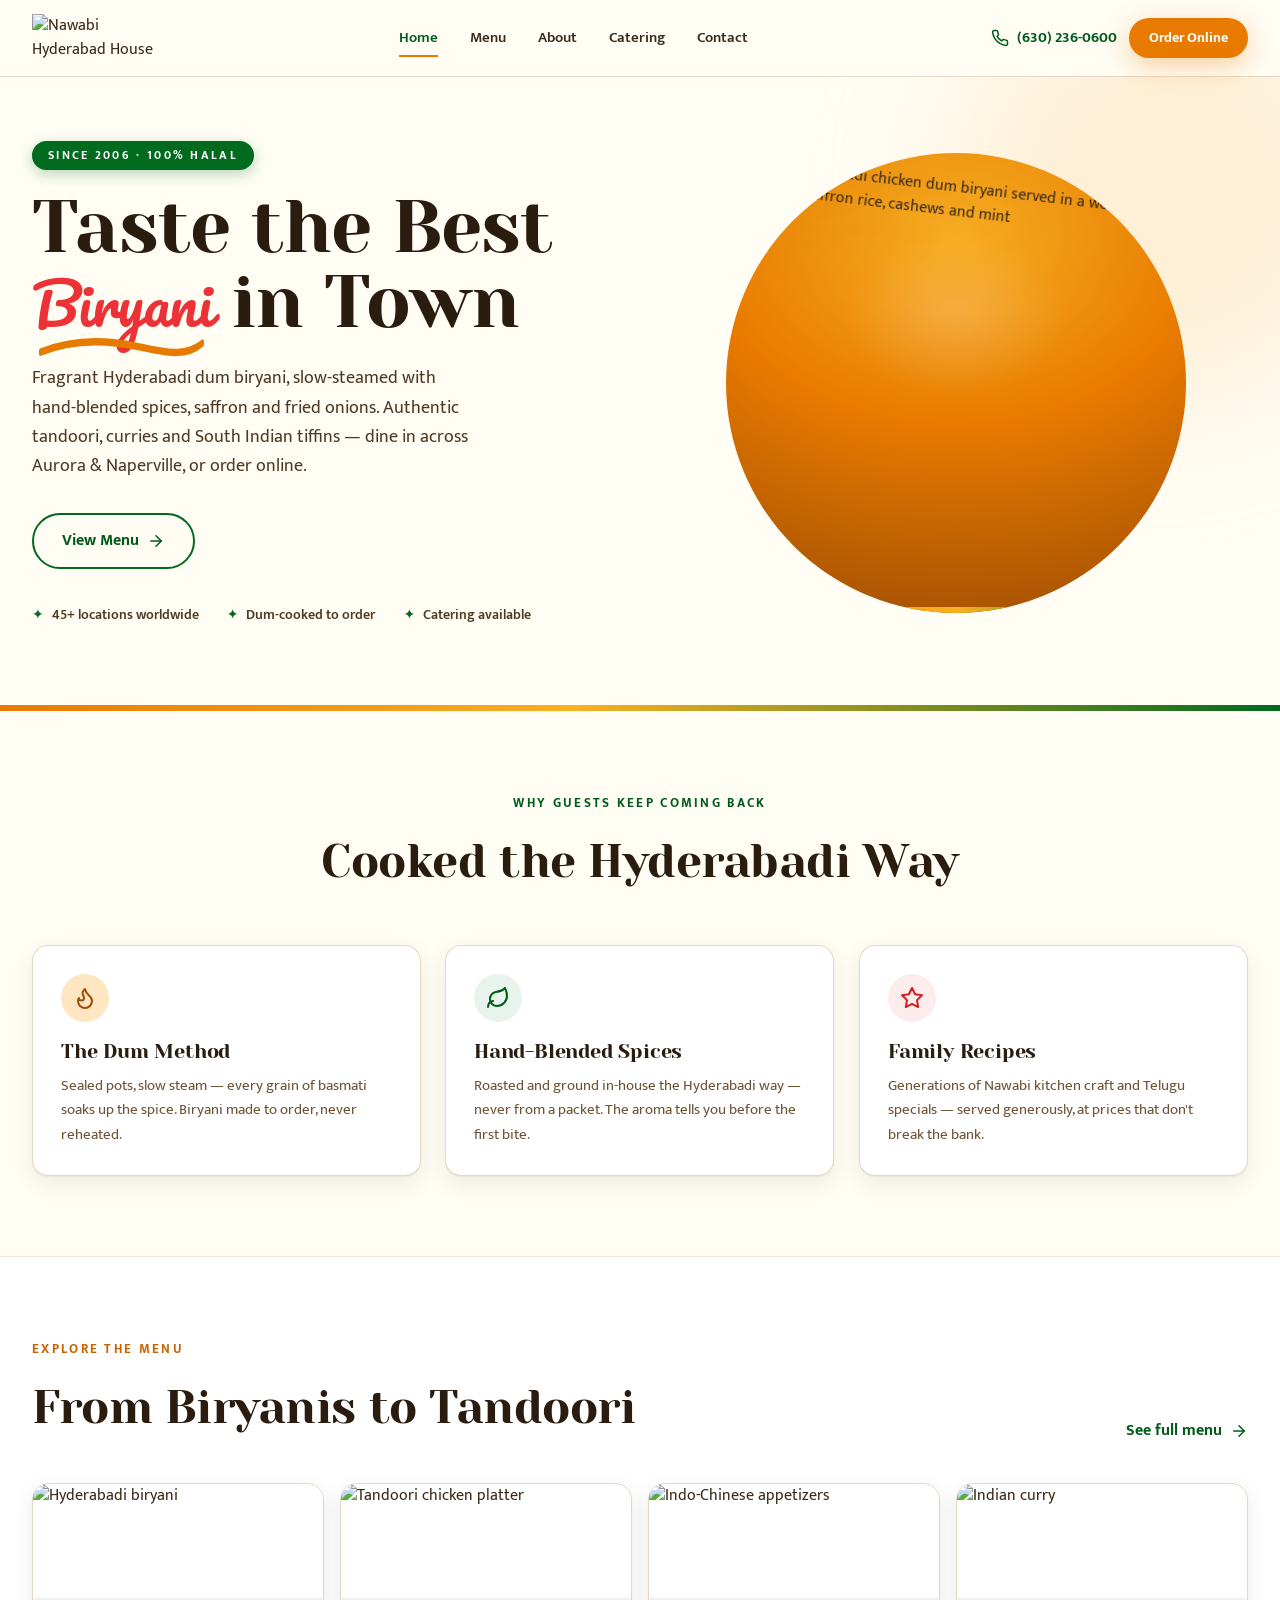
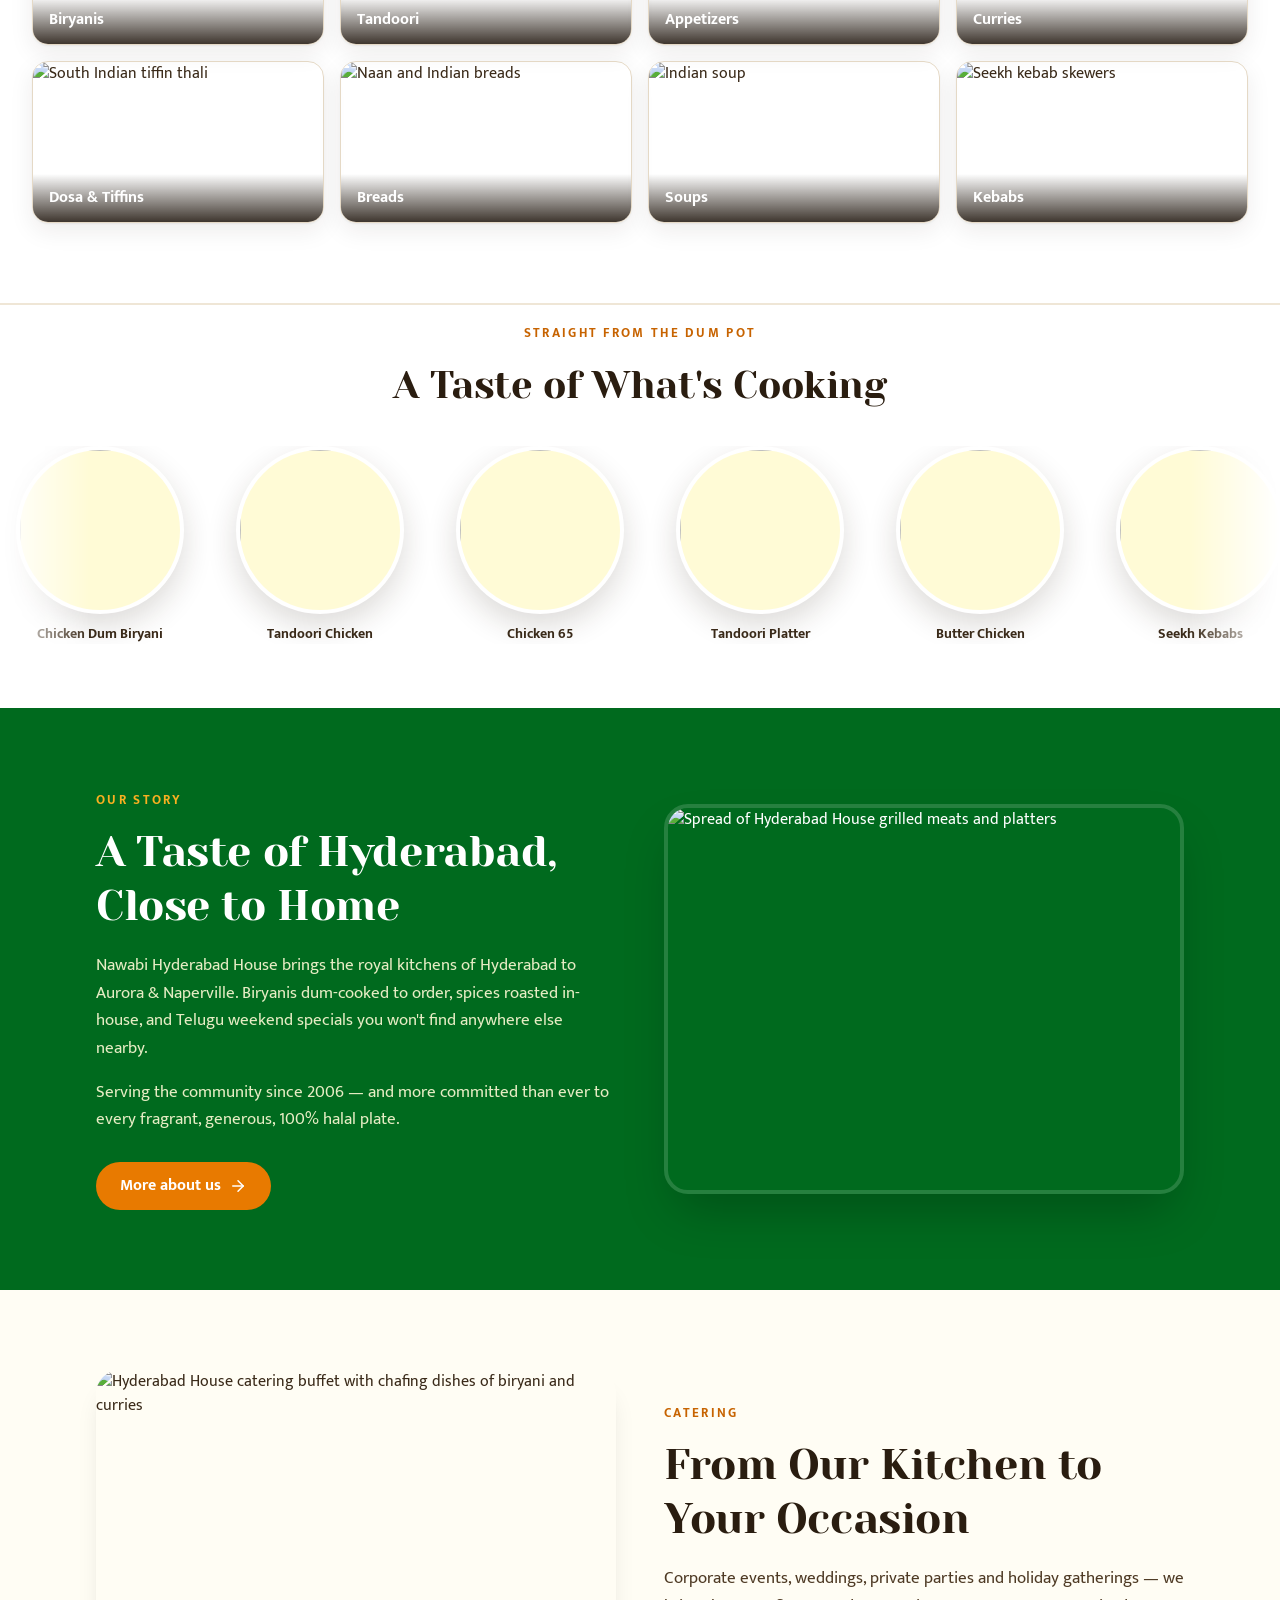
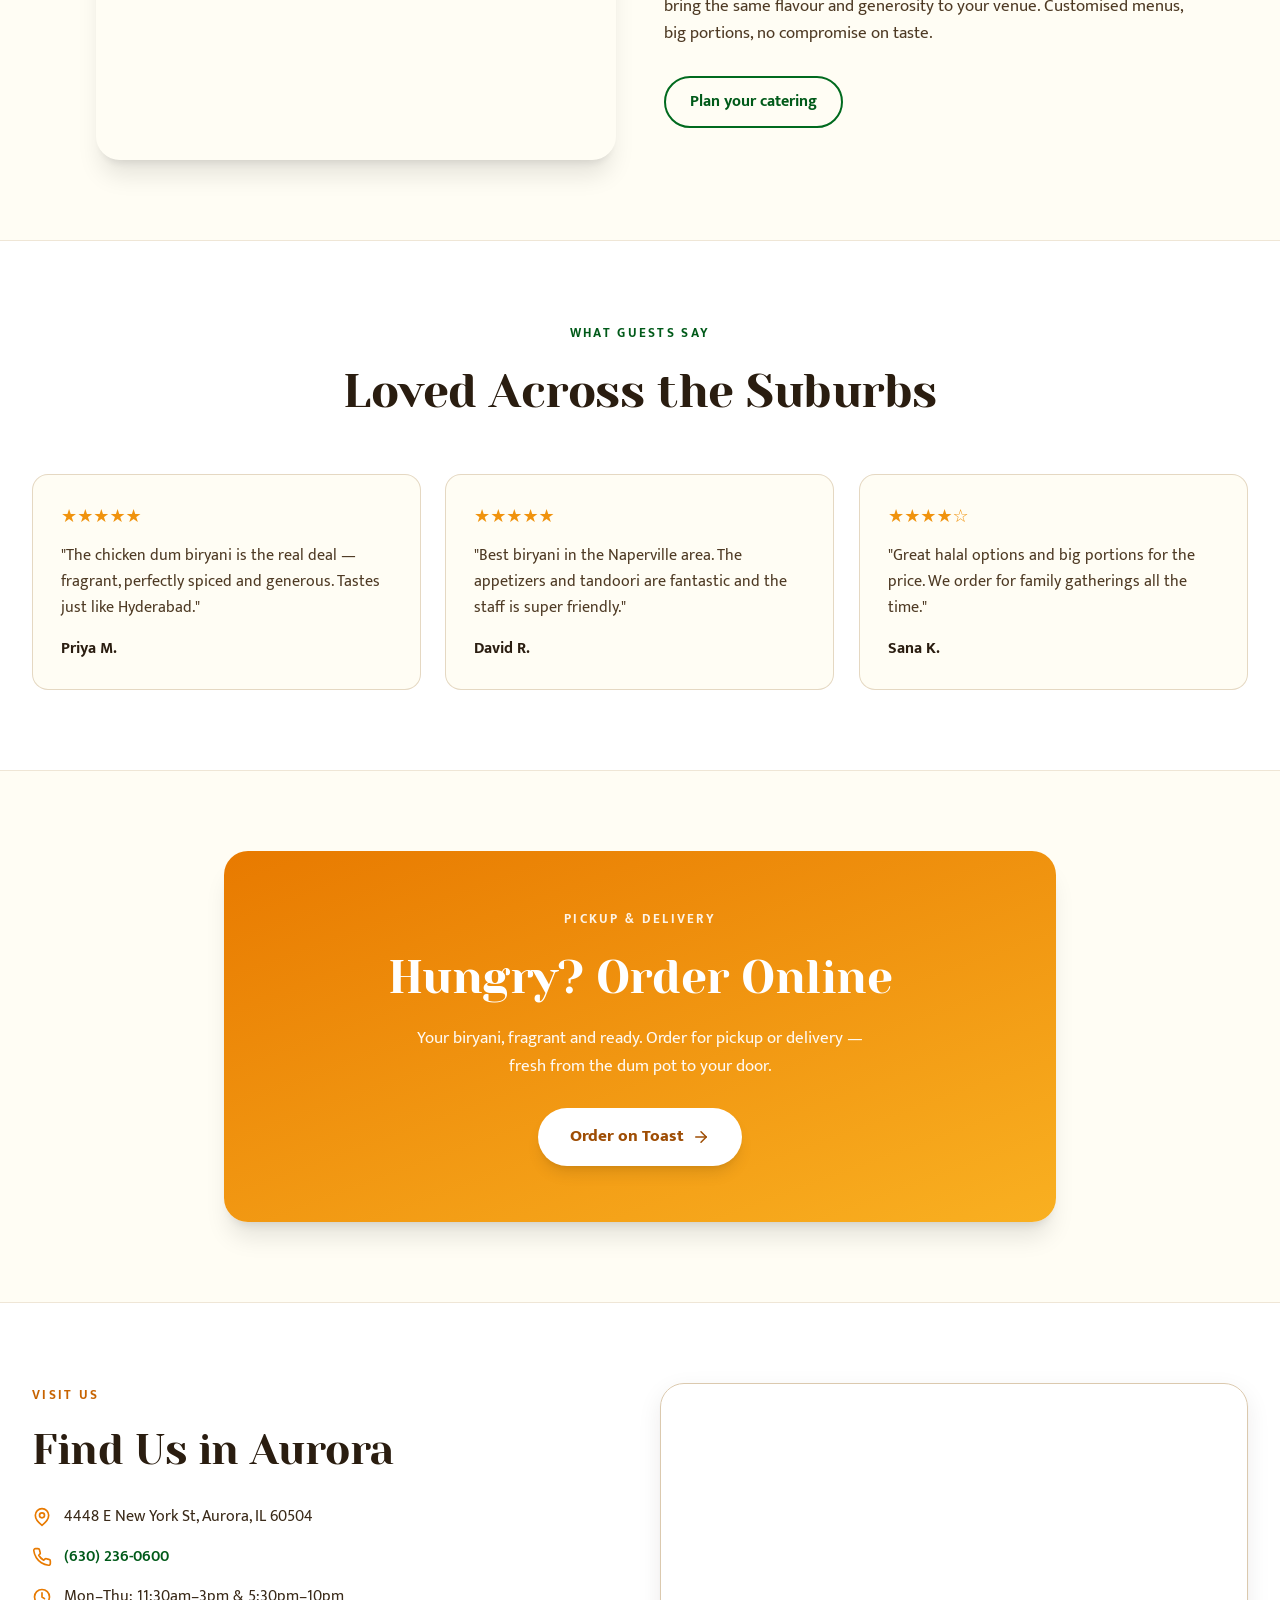
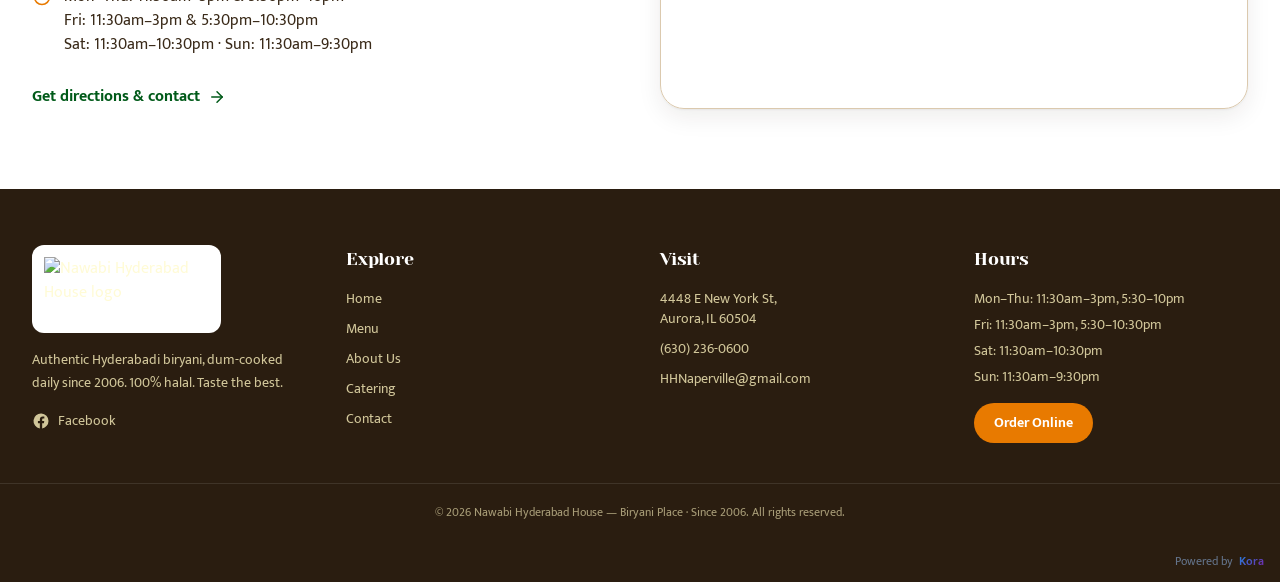
==== commit e196c0e3: "Deploy production from Kora" ====
--- a/index.html
+++ b/index.html
@@ -3,14 +3,24 @@
 <html class="scroll-smooth" lang="en">
 <head>
   <link rel="icon" href="https://quseprdus1.blob.core.windows.net/kora-business-images/user-media/911e874e-7fd0-4305-8294-da62055246d1/de8c94d8-887e-4625-825f-ec262dbc28df/1782133685_wh6cib.png">
+<!-- KORA_TRACKING_GTM_HEAD_START -->
+<!-- Google Tag Manager -->
+<script>(function(w,d,s,l,i){w[l]=w[l]||[];w[l].push({'gtm.start':
+new Date().getTime(),event:'gtm.js'});var f=d.getElementsByTagName(s)[0],
+j=d.createElement(s),dl=l!='dataLayer'?'&l='+l:'';j.async=true;j.src=
+'https://www.googletagmanager.com/gtm.js?id='+i+dl;f.parentNode.insertBefore(j,f);
+})(window,document,'script','dataLayer','GTM-PTX7VFTK');</script>
+<!-- End Google Tag Manager -->
+<!-- KORA_TRACKING_GTM_HEAD_END -->
 <link href="https://quseprdus1.blob.core.windows.net/kora-business-images/user-media/911e874e-7fd0-4305-8294-da62055246d1/de8c94d8-887e-4625-825f-ec262dbc28df/1782133685_wh6cib.png" rel="icon"/>
 <link href="https://quseprdus1.blob.core.windows.net/kora-business-images/user-media/911e874e-7fd0-4305-8294-da62055246d1/de8c94d8-887e-4625-825f-ec262dbc28df/1782133685_wh6cib.png" rel="icon">
 <link href="https://quseprdus1.blob.core.windows.net/kora-business-images/user-media/911e874e-7fd0-4305-8294-da62055246d1/de8c94d8-887e-4625-825f-ec262dbc28df/1782133685_wh6cib.png" rel="icon"/>
+<link href="https://quseprdus1.blob.core.windows.net/kora-business-images/user-media/911e874e-7fd0-4305-8294-da62055246d1/de8c94d8-887e-4625-825f-ec262dbc28df/1782133685_wh6cib.png" rel="icon">
 <meta charset="utf-8"/>
 <meta content="width=device-width, initial-scale=1.0" name="viewport"/>
 <title>Nawabi Hyderabad House | Halal Biryani in Aurora, IL</title>
 <meta content="Nawabi Hyderabad House serves authentic Hyderabadi dum biryani, tandoori, curries and South Indian tiffins in Aurora/Naperville, IL. 100% halal. Dine in, takeout or order online." name="description"/>
-<meta content="noindex, nofollow" name="robots"/>
+
 <meta content="#E87A00" name="theme-color"/>
 <!-- Open Graph -->
 <meta content="Nawabi Hyderabad House | Authentic Biryani in Aurora &amp; Naperville, IL" property="og:title"/>
@@ -24,11 +34,11 @@
 <meta content="Authentic Hyderabadi dum biryani, tandoori and curries — slow-cooked, 100% halal. Dine in, takeout or order online." name="twitter:description"/>
 <meta content="https://quseprdus1.blob.core.windows.net/kora-business-images/user-media/911e874e-7fd0-4305-8294-da62055246d1/de8c94d8-887e-4625-825f-ec262dbc28df/1782133757_j66aro.jpg" name="twitter:image"/>
 <!-- Icons -->
-<link href="https://quseprdus1.blob.core.windows.net/kora-business-images/user-media/911e874e-7fd0-4305-8294-da62055246d1/de8c94d8-887e-4625-825f-ec262dbc28df/1782133685_wh6cib.png" rel="icon" sizes="32x32" type="image/png">
+<link href="https://quseprdus1.blob.core.windows.net/kora-business-images/user-media/911e874e-7fd0-4305-8294-da62055246d1/de8c94d8-887e-4625-825f-ec262dbc28df/1782133685_wh6cib.png" rel="icon" sizes="32x32" type="image/png"/>
 <!-- Fonts -->
-<link href="https://fonts.googleapis.com" rel="preconnect"/>
-<link crossorigin="" href="https://fonts.gstatic.com" rel="preconnect">
-<link href="https://fonts.googleapis.com/css2?family=Yeseva+One&amp;family=Mukta:wght@300;400;500;600;700;800&amp;family=Pacifico&amp;display=swap" rel="stylesheet"/>
+<link href="https://fonts.googleapis.com" rel="preconnect">
+<link crossorigin="" href="https://fonts.gstatic.com" rel="preconnect"/>
+<link href="https://fonts.googleapis.com/css2?family=Yeseva+One&amp;family=Mukta:wght@300;400;500;600;700;800&amp;family=Pacifico&amp;display=swap" rel="stylesheet">
 <!-- Hero image preload -->
 <link as="image" href="https://quseprdus1.blob.core.windows.net/kora-business-images/user-media/911e874e-7fd0-4305-8294-da62055246d1/de8c94d8-887e-4625-825f-ec262dbc28df/1782133699_3oaa8o.png" rel="preload" type="image/png"/>
 <!-- Styles -->
@@ -117,7 +127,7 @@
   ],
   "aggregateRating": {
     "@type": "AggregateRating",
-    "ratingValue": "4.6",
+    "ratingValue": "4.7",
     "reviewCount": "3"
   },
   "review": [
@@ -177,7 +187,7 @@
 <link rel="preconnect" href="https://fonts.gstatic.com" crossorigin>
 <link rel="stylesheet" href="https://fonts.googleapis.com/css2?family=Yeseva+One:wght@400;600;700&family=Mukta:wght@400;600;700&display=swap">
 <!-- KORA_GOOGLE_FONTS_END -->
-</link></link></link></head>
+</link></link></link></link><link href="https://hhnaperville.com" rel="canonical"/><meta content="https://hhnaperville.com" property="og:url"/></head>
 <body class="bg-cream-50 text-clay-700 font-sans antialiased">
 <a class="sr-only focus:not-sr-only focus:absolute focus:z-[60] focus:top-3 focus:left-3 focus:bg-green-500 focus:text-white focus:px-4 focus:py-2 focus:rounded-full" href="#main">Skip to content</a>
 <div id="site-header"></div>
@@ -451,6 +461,55 @@
 <svg aria-hidden="true" fill="none" height="20" stroke="currentColor" stroke-linecap="round" stroke-linejoin="round" stroke-width="2" viewbox="0 0 24 24" width="20"><line x1="12" x2="12" y1="19" y2="5"></line><polyline points="5 12 12 5 19 12"></polyline></svg>
 </button>
 <script src="js/main.js"></script>
+<!-- KORA_TRACKING_EVENTS_START -->
+<script>
+  window.dataLayer = window.dataLayer || [];
+
+  function trackEvent(eventName, params) {
+    window.dataLayer.push(Object.assign({ event: eventName }, params || {}));
+  }
+
+  document.addEventListener('DOMContentLoaded', function () {
+    function cleanText(value) {
+      return (value || '').replace(/\s+/g, ' ').trim();
+    }
+
+    function toPath(href) {
+      try {
+        if (!href) return null;
+        var url = new URL(href, window.location.origin);
+        return url.pathname || '/';
+      } catch (e) {
+        return null;
+      }
+    }
+
+    document.querySelectorAll('button, a').forEach(function (el) {
+      el.addEventListener('click', function () {
+        var clickId =
+          el.getAttribute('data-kora-click-id') ||
+          el.getAttribute('data-analytics-id') ||
+          el.getAttribute('id') ||
+          null;
+        var clickLabel =
+          el.getAttribute('data-kora-click-label') ||
+          cleanText(el.innerText || el.textContent || '') ||
+          null;
+        var href = el.getAttribute('href') || null;
+        trackEvent('button_click', {
+          click_id: clickId,
+          click_label: clickLabel,
+          page_path: window.location.pathname || '/',
+          link_url: href,
+          element_id: el.getAttribute('id') || null,
+          element_class: el.getAttribute('class') || null,
+          link_path: toPath(href),
+        });
+      });
+    });
+  });
+</script>
+<!-- KORA_TRACKING_EVENTS_END -->
 <!-- KORA_BRANDING_FOOTER_SCRIPT_START -->
 <script>
 (function () {
--- a/assets/styles.css
+++ b/assets/styles.css
@@ -1,2 +1,2 @@
 /*! tailwindcss v4.2.1 | MIT License | https://tailwindcss.com */
-@layer properties{@supports (((-webkit-hyphens:none)) and (not (margin-trim:inline))) or ((-moz-orient:inline) and (not (color:rgb(from red r g b)))){*,:before,:after,::backdrop{--tw-translate-x:0;--tw-translate-y:0;--tw-translate-z:0;--tw-rotate-x:initial;--tw-rotate-y:initial;--tw-rotate-z:initial;--tw-skew-x:initial;--tw-skew-y:initial;--tw-space-y-reverse:0;--tw-divide-y-reverse:0;--tw-border-style:solid;--tw-gradient-position:initial;--tw-gradient-from:#0000;--tw-gradient-via:#0000;--tw-gradient-to:#0000;--tw-gradient-stops:initial;--tw-gradient-via-stops:initial;--tw-gradient-from-position:0%;--tw-gradient-via-position:50%;--tw-gradient-to-position:100%;--tw-leading:initial;--tw-font-weight:initial;--tw-tracking:initial;--tw-shadow:0 0 #0000;--tw-shadow-color:initial;--tw-shadow-alpha:100%;--tw-inset-shadow:0 0 #0000;--tw-inset-shadow-color:initial;--tw-inset-shadow-alpha:100%;--tw-ring-color:initial;--tw-ring-shadow:0 0 #0000;--tw-inset-ring-color:initial;--tw-inset-ring-shadow:0 0 #0000;--tw-ring-inset:initial;--tw-ring-offset-width:0px;--tw-ring-offset-color:#fff;--tw-ring-offset-shadow:0 0 #0000;--tw-blur:initial;--tw-brightness:initial;--tw-contrast:initial;--tw-grayscale:initial;--tw-hue-rotate:initial;--tw-invert:initial;--tw-opacity:initial;--tw-saturate:initial;--tw-sepia:initial;--tw-drop-shadow:initial;--tw-drop-shadow-color:initial;--tw-drop-shadow-alpha:100%;--tw-drop-shadow-size:initial;--tw-backdrop-blur:initial;--tw-backdrop-brightness:initial;--tw-backdrop-contrast:initial;--tw-backdrop-grayscale:initial;--tw-backdrop-hue-rotate:initial;--tw-backdrop-invert:initial;--tw-backdrop-opacity:initial;--tw-backdrop-saturate:initial;--tw-backdrop-sepia:initial;--tw-duration:initial;--tw-scale-x:1;--tw-scale-y:1;--tw-scale-z:1}}}@layer theme{:root,:host{--font-sans:ui-sans-serif, system-ui, sans-serif, "Apple Color Emoji", "Segoe UI Emoji", "Segoe UI Symbol", "Noto Color Emoji";--font-mono:ui-monospace, SFMono-Regular, Menlo, Monaco, Consolas, "Liberation Mono", "Courier New", monospace;--color-green-50:oklch(98.2% .018 155.826);--color-green-500:oklch(72.3% .219 149.579);--color-green-600:oklch(62.7% .194 149.214);--color-green-700:oklch(52.7% .154 150.069);--color-white:#fff;--spacing:.25rem;--container-xs:20rem;--container-md:28rem;--container-lg:32rem;--container-xl:36rem;--container-3xl:48rem;--container-4xl:56rem;--container-5xl:64rem;--container-6xl:72rem;--container-7xl:80rem;--text-xs:.75rem;--text-xs--line-height:calc(1 / .75);--text-sm:.875rem;--text-sm--line-height:calc(1.25 / .875);--text-base:1rem;--text-base--line-height:calc(1.5 / 1);--text-lg:1.125rem;--text-lg--line-height:calc(1.75 / 1.125);--text-xl:1.25rem;--text-xl--line-height:calc(1.75 / 1.25);--text-2xl:1.5rem;--text-2xl--line-height:calc(2 / 1.5);--text-4xl:2.25rem;--text-4xl--line-height:calc(2.5 / 2.25);--text-5xl:3rem;--text-5xl--line-height:1;--font-weight-semibold:600;--font-weight-bold:700;--font-weight-extrabold:800;--tracking-wide:.025em;--tracking-widest:.1em;--leading-tight:1.25;--leading-relaxed:1.625;--radius-xl:.75rem;--radius-2xl:1rem;--radius-3xl:1.5rem;--drop-shadow-2xl:0 25px 25px #00000026;--blur-3xl:64px;--default-transition-duration:.15s;--default-transition-timing-function:cubic-bezier(.4, 0, .2, 1);--default-font-family:var(--font-sans);--default-mono-font-family:var(--font-mono);--font-heading:"Yeseva One", serif;--font-body:Mukta, sans-serif}}@layer base{*,:after,:before,::backdrop{box-sizing:border-box;border:0 solid;margin:0;padding:0}::file-selector-button{box-sizing:border-box;border:0 solid;margin:0;padding:0}html,:host{-webkit-text-size-adjust:100%;tab-size:4;line-height:1.5;font-family:var(--default-font-family,ui-sans-serif, system-ui, sans-serif, "Apple Color Emoji", "Segoe UI Emoji", "Segoe UI Symbol", "Noto Color Emoji");font-feature-settings:var(--default-font-feature-settings,normal);font-variation-settings:var(--default-font-variation-settings,normal);-webkit-tap-highlight-color:transparent}hr{height:0;color:inherit;border-top-width:1px}abbr:where([title]){-webkit-text-decoration:underline dotted;text-decoration:underline dotted}h1,h2,h3,h4,h5,h6{font-size:inherit;font-weight:inherit}a{color:inherit;-webkit-text-decoration:inherit;-webkit-text-decoration:inherit;-webkit-text-decoration:inherit;text-decoration:inherit}b,strong{font-weight:bolder}code,kbd,samp,pre{font-family:var(--default-mono-font-family,ui-monospace, SFMono-Regular, Menlo, Monaco, Consolas, "Liberation Mono", "Courier New", monospace);font-feature-settings:var(--default-mono-font-feature-settings,normal);font-variation-settings:var(--default-mono-font-variation-settings,normal);font-size:1em}small{font-size:80%}sub,sup{vertical-align:baseline;font-size:75%;line-height:0;position:relative}sub{bottom:-.25em}sup{top:-.5em}table{text-indent:0;border-color:inherit;border-collapse:collapse}:-moz-focusring{outline:auto}progress{vertical-align:baseline}summary{display:list-item}ol,ul,menu{list-style:none}img,svg,video,canvas,audio,iframe,embed,object{vertical-align:middle;display:block}img,video{max-width:100%;height:auto}button,input,select,optgroup,textarea{font:inherit;font-feature-settings:inherit;font-variation-settings:inherit;letter-spacing:inherit;color:inherit;opacity:1;background-color:#0000;border-radius:0}::file-selector-button{font:inherit;font-feature-settings:inherit;font-variation-settings:inherit;letter-spacing:inherit;color:inherit;opacity:1;background-color:#0000;border-radius:0}:where(select:is([multiple],[size])) optgroup{font-weight:bolder}:where(select:is([multiple],[size])) optgroup option{padding-inline-start:20px}::file-selector-button{margin-inline-end:4px}::placeholder{opacity:1}@supports (not ((-webkit-appearance:-apple-pay-button))) or (contain-intrinsic-size:1px){::placeholder{color:currentColor}@supports (color:color-mix(in lab, red, red)){::placeholder{color:color-mix(in oklab, currentcolor 50%, transparent)}}}textarea{resize:vertical}::-webkit-search-decoration{-webkit-appearance:none}::-webkit-date-and-time-value{min-height:1lh;text-align:inherit}::-webkit-datetime-edit{display:inline-flex}::-webkit-datetime-edit-fields-wrapper{padding:0}::-webkit-datetime-edit{padding-block:0}::-webkit-datetime-edit-year-field{padding-block:0}::-webkit-datetime-edit-month-field{padding-block:0}::-webkit-datetime-edit-day-field{padding-block:0}::-webkit-datetime-edit-hour-field{padding-block:0}::-webkit-datetime-edit-minute-field{padding-block:0}::-webkit-datetime-edit-second-field{padding-block:0}::-webkit-datetime-edit-millisecond-field{padding-block:0}::-webkit-datetime-edit-meridiem-field{padding-block:0}::-webkit-calendar-picker-indicator{line-height:1}:-moz-ui-invalid{box-shadow:none}button,input:where([type=button],[type=reset],[type=submit]){appearance:button}::file-selector-button{appearance:button}::-webkit-inner-spin-button{height:auto}::-webkit-outer-spin-button{height:auto}[hidden]:where(:not([hidden=until-found])){display:none!important}body{font-family:var(--font-body)}h1,h2,h3,h4,h5,h6{font-family:var(--font-heading)}}@layer components;@layer utilities{.pointer-events-none{pointer-events:none}.sr-only{clip-path:inset(50%);white-space:nowrap;border-width:0;width:1px;height:1px;margin:-1px;padding:0;position:absolute;overflow:hidden}.absolute{position:absolute}.fixed{position:fixed}.relative{position:relative}.sticky{position:sticky}.inset-x-0{inset-inline:calc(var(--spacing) * 0)}.-top-24{top:calc(var(--spacing) * -24)}.top-0{top:calc(var(--spacing) * 0)}.top-\[4\%\]{top:4%}.top-\[5\%\]{top:5%}.top-\[6\%\]{top:6%}.top-\[16\%\]{top:16%}.top-\[20\%\]{top:20%}.top-\[24\%\]{top:24%}.-right-24{right:calc(var(--spacing) * -24)}.right-6{right:calc(var(--spacing) * 6)}.right-\[-7\%\]{right:-7%}.right-\[2\%\]{right:2%}.right-\[5\%\]{right:5%}.right-\[6\%\]{right:6%}.right-\[10\%\]{right:10%}.bottom-0{bottom:calc(var(--spacing) * 0)}.bottom-6{bottom:calc(var(--spacing) * 6)}.bottom-\[5\%\]{bottom:5%}.bottom-\[6\%\]{bottom:6%}.bottom-\[8\%\]{bottom:8%}.bottom-\[10\%\]{bottom:10%}.bottom-\[14\%\]{bottom:14%}.left-\[-4\%\]{left:-4%}.left-\[-5\%\]{left:-5%}.left-\[2\%\]{left:2%}.left-\[4\%\]{left:4%}.left-\[5\%\]{left:5%}.left-\[8\%\]{left:8%}.left-\[46\%\]{left:46%}.z-10{z-index:10}.z-40{z-index:40}.z-50{z-index:50}.order-1{order:1}.order-2{order:2}.mx-auto{margin-inline:auto}.-mt-2{margin-top:calc(var(--spacing) * -2)}.mt-0\.5{margin-top:calc(var(--spacing) * .5)}.mt-1{margin-top:calc(var(--spacing) * 1)}.mt-2{margin-top:calc(var(--spacing) * 2)}.mt-3{margin-top:calc(var(--spacing) * 3)}.mt-4{margin-top:calc(var(--spacing) * 4)}.mt-5{margin-top:calc(var(--spacing) * 5)}.mt-6{margin-top:calc(var(--spacing) * 6)}.mt-7{margin-top:calc(var(--spacing) * 7)}.mt-8{margin-top:calc(var(--spacing) * 8)}.mt-9{margin-top:calc(var(--spacing) * 9)}.mb-2{margin-bottom:calc(var(--spacing) * 2)}.mb-3{margin-bottom:calc(var(--spacing) * 3)}.mb-4{margin-bottom:calc(var(--spacing) * 4)}.mb-8{margin-bottom:calc(var(--spacing) * 8)}.mb-10{margin-bottom:calc(var(--spacing) * 10)}.mb-12{margin-bottom:calc(var(--spacing) * 12)}.ml-1{margin-left:calc(var(--spacing) * 1)}.ml-auto{margin-left:auto}.block{display:block}.flex{display:flex}.grid{display:grid}.hidden{display:none}.inline-block{display:inline-block}.inline-flex{display:inline-flex}.table{display:table}.aspect-\[4\/3\]{aspect-ratio:4/3}.aspect-square{aspect-ratio:1}.h-11{height:calc(var(--spacing) * 11)}.h-12{height:calc(var(--spacing) * 12)}.h-14{height:calc(var(--spacing) * 14)}.h-16{height:calc(var(--spacing) * 16)}.h-40{height:calc(var(--spacing) * 40)}.h-\[420px\]{height:420px}.h-auto{height:auto}.h-full{height:100%}.min-h-\[320px\]{min-height:320px}.min-h-\[460px\]{min-height:460px}.w-10{width:calc(var(--spacing) * 10)}.w-11{width:calc(var(--spacing) * 11)}.w-12{width:calc(var(--spacing) * 12)}.w-14{width:calc(var(--spacing) * 14)}.w-16{width:calc(var(--spacing) * 16)}.w-20{width:calc(var(--spacing) * 20)}.w-24{width:calc(var(--spacing) * 24)}.w-56{width:calc(var(--spacing) * 56)}.w-64{width:calc(var(--spacing) * 64)}.w-\[420px\]{width:420px}.w-auto{width:auto}.w-full{width:100%}.max-w-3xl{max-width:var(--container-3xl)}.max-w-4xl{max-width:var(--container-4xl)}.max-w-5xl{max-width:var(--container-5xl)}.max-w-6xl{max-width:var(--container-6xl)}.max-w-7xl{max-width:var(--container-7xl)}.max-w-\[440px\]{max-width:440px}.max-w-\[460px\]{max-width:460px}.max-w-lg{max-width:var(--container-lg)}.max-w-md{max-width:var(--container-md)}.max-w-xl{max-width:var(--container-xl)}.max-w-xs{max-width:var(--container-xs)}.shrink-0{flex-shrink:0}.translate-y-3{--tw-translate-y:calc(var(--spacing) * 3);translate:var(--tw-translate-x) var(--tw-translate-y)}.transform{transform:var(--tw-rotate-x,) var(--tw-rotate-y,) var(--tw-rotate-z,) var(--tw-skew-x,) var(--tw-skew-y,)}.resize{resize:both}.grid-cols-2{grid-template-columns:repeat(2,minmax(0,1fr))}.grid-cols-3{grid-template-columns:repeat(3,minmax(0,1fr))}.flex-col{flex-direction:column}.flex-wrap{flex-wrap:wrap}.place-items-center{place-items:center}.items-center{align-items:center}.items-end{align-items:flex-end}.items-start{align-items:flex-start}.justify-between{justify-content:space-between}.justify-center{justify-content:center}.gap-1\.5{gap:calc(var(--spacing) * 1.5)}.gap-2{gap:calc(var(--spacing) * 2)}.gap-2\.5{gap:calc(var(--spacing) * 2.5)}.gap-3{gap:calc(var(--spacing) * 3)}.gap-4{gap:calc(var(--spacing) * 4)}.gap-6{gap:calc(var(--spacing) * 6)}.gap-8{gap:calc(var(--spacing) * 8)}.gap-10{gap:calc(var(--spacing) * 10)}.gap-12{gap:calc(var(--spacing) * 12)}:where(.space-y-1\.5>:not(:last-child)){--tw-space-y-reverse:0;margin-block-start:calc(calc(var(--spacing) * 1.5) * var(--tw-space-y-reverse));margin-block-end:calc(calc(var(--spacing) * 1.5) * calc(1 - var(--tw-space-y-reverse)))}:where(.space-y-2\.5>:not(:last-child)){--tw-space-y-reverse:0;margin-block-start:calc(calc(var(--spacing) * 2.5) * var(--tw-space-y-reverse));margin-block-end:calc(calc(var(--spacing) * 2.5) * calc(1 - var(--tw-space-y-reverse)))}:where(.space-y-4>:not(:last-child)){--tw-space-y-reverse:0;margin-block-start:calc(calc(var(--spacing) * 4) * var(--tw-space-y-reverse));margin-block-end:calc(calc(var(--spacing) * 4) * calc(1 - var(--tw-space-y-reverse)))}.gap-x-7{column-gap:calc(var(--spacing) * 7)}.gap-x-12{column-gap:calc(var(--spacing) * 12)}.gap-y-3{row-gap:calc(var(--spacing) * 3)}.gap-y-3\.5{row-gap:calc(var(--spacing) * 3.5)}:where(.divide-y>:not(:last-child)){--tw-divide-y-reverse:0;border-bottom-style:var(--tw-border-style);border-top-style:var(--tw-border-style);border-top-width:calc(1px * var(--tw-divide-y-reverse));border-bottom-width:calc(1px * calc(1 - var(--tw-divide-y-reverse)))}.overflow-hidden{overflow:hidden}.scroll-smooth{scroll-behavior:smooth}.rounded-2xl{border-radius:var(--radius-2xl)}.rounded-3xl{border-radius:var(--radius-3xl)}.rounded-full{border-radius:3.40282e38px}.rounded-xl{border-radius:var(--radius-xl)}.border{border-style:var(--tw-border-style);border-width:1px}.border-2{border-style:var(--tw-border-style);border-width:2px}.border-4{border-style:var(--tw-border-style);border-width:4px}.border-y{border-block-style:var(--tw-border-style);border-block-width:1px}.border-t{border-top-style:var(--tw-border-style);border-top-width:1px}.border-b{border-bottom-style:var(--tw-border-style);border-bottom-width:1px}.border-dashed{--tw-border-style:dashed;border-style:dashed}.border-green-500{border-color:var(--color-green-500)}.border-white\/10{border-color:#ffffff1a}@supports (color:color-mix(in lab, red, red)){.border-white\/10{border-color:color-mix(in oklab, var(--color-white) 10%, transparent)}}.border-white\/15{border-color:#ffffff26}@supports (color:color-mix(in lab, red, red)){.border-white\/15{border-color:color-mix(in oklab, var(--color-white) 15%, transparent)}}.bg-green-50{background-color:var(--color-green-50)}.bg-green-500{background-color:var(--color-green-500)}.bg-white{background-color:var(--color-white)}.bg-gradient-to-t{--tw-gradient-position:to top in oklab;background-image:linear-gradient(var(--tw-gradient-stops))}.to-transparent{--tw-gradient-to:transparent;--tw-gradient-stops:var(--tw-gradient-via-stops,var(--tw-gradient-position), var(--tw-gradient-from) var(--tw-gradient-from-position), var(--tw-gradient-to) var(--tw-gradient-to-position))}.object-contain{object-fit:contain}.object-cover{object-fit:cover}.p-3{padding:calc(var(--spacing) * 3)}.p-5{padding:calc(var(--spacing) * 5)}.p-6{padding:calc(var(--spacing) * 6)}.p-7{padding:calc(var(--spacing) * 7)}.px-2{padding-inline:calc(var(--spacing) * 2)}.px-4{padding-inline:calc(var(--spacing) * 4)}.px-5{padding-inline:calc(var(--spacing) * 5)}.px-6{padding-inline:calc(var(--spacing) * 6)}.px-7{padding-inline:calc(var(--spacing) * 7)}.px-8{padding-inline:calc(var(--spacing) * 8)}.py-0\.5{padding-block:calc(var(--spacing) * .5)}.py-2{padding-block:calc(var(--spacing) * 2)}.py-2\.5{padding-block:calc(var(--spacing) * 2.5)}.py-3{padding-block:calc(var(--spacing) * 3)}.py-3\.5{padding-block:calc(var(--spacing) * 3.5)}.py-4{padding-block:calc(var(--spacing) * 4)}.py-5{padding-block:calc(var(--spacing) * 5)}.py-12{padding-block:calc(var(--spacing) * 12)}.py-14{padding-block:calc(var(--spacing) * 14)}.py-16{padding-block:calc(var(--spacing) * 16)}.pt-4{padding-top:calc(var(--spacing) * 4)}.pt-12{padding-top:calc(var(--spacing) * 12)}.pt-14{padding-top:calc(var(--spacing) * 14)}.pb-3{padding-bottom:calc(var(--spacing) * 3)}.pb-10{padding-bottom:calc(var(--spacing) * 10)}.pb-14{padding-bottom:calc(var(--spacing) * 14)}.pb-16{padding-bottom:calc(var(--spacing) * 16)}.text-center{text-align:center}.align-middle{vertical-align:middle}.font-sans{font-family:var(--font-sans)}.text-2xl{font-size:var(--text-2xl);line-height:var(--tw-leading,var(--text-2xl--line-height))}.text-4xl{font-size:var(--text-4xl);line-height:var(--tw-leading,var(--text-4xl--line-height))}.text-base{font-size:var(--text-base);line-height:var(--tw-leading,var(--text-base--line-height))}.text-lg{font-size:var(--text-lg);line-height:var(--tw-leading,var(--text-lg--line-height))}.text-sm{font-size:var(--text-sm);line-height:var(--tw-leading,var(--text-sm--line-height))}.text-xl{font-size:var(--text-xl);line-height:var(--tw-leading,var(--text-xl--line-height))}.text-xs{font-size:var(--text-xs);line-height:var(--tw-leading,var(--text-xs--line-height))}.text-\[11px\]{font-size:11px}.text-\[13px\]{font-size:13px}.text-\[15px\]{font-size:15px}.text-\[16px\]{font-size:16px}.text-\[17px\]{font-size:17px}.text-\[clamp\(1\.6rem\,3\.5vw\,2\.4rem\)\]{font-size:clamp(1.6rem,3.5vw,2.4rem)}.text-\[clamp\(1\.8rem\,4vw\,2\.5rem\)\]{font-size:clamp(1.8rem,4vw,2.5rem)}.text-\[clamp\(1\.8rem\,4vw\,2\.6rem\)\]{font-size:clamp(1.8rem,4vw,2.6rem)}.text-\[clamp\(1\.8rem\,4vw\,2\.7rem\)\]{font-size:clamp(1.8rem,4vw,2.7rem)}.text-\[clamp\(1\.9rem\,4vw\,2\.8rem\)\]{font-size:clamp(1.9rem,4vw,2.8rem)}.text-\[clamp\(1\.9rem\,4vw\,2\.9rem\)\]{font-size:clamp(1.9rem,4vw,2.9rem)}.text-\[clamp\(2\.2rem\,5vw\,3\.6rem\)\]{font-size:clamp(2.2rem,5vw,3.6rem)}.text-\[clamp\(2\.6rem\,6vw\,4\.6rem\)\]{font-size:clamp(2.6rem,6vw,4.6rem)}.leading-\[1\.02\]{--tw-leading:1.02;line-height:1.02}.leading-relaxed{--tw-leading:var(--leading-relaxed);line-height:var(--leading-relaxed)}.leading-tight{--tw-leading:var(--leading-tight);line-height:var(--leading-tight)}.font-bold{--tw-font-weight:var(--font-weight-bold);font-weight:var(--font-weight-bold)}.font-extrabold{--tw-font-weight:var(--font-weight-extrabold);font-weight:var(--font-weight-extrabold)}.font-semibold{--tw-font-weight:var(--font-weight-semibold);font-weight:var(--font-weight-semibold)}.tracking-wide{--tw-tracking:var(--tracking-wide);letter-spacing:var(--tracking-wide)}.tracking-widest{--tw-tracking:var(--tracking-widest);letter-spacing:var(--tracking-widest)}.break-all{word-break:break-all}.whitespace-nowrap{white-space:nowrap}.text-green-500{color:var(--color-green-500)}.text-green-600{color:var(--color-green-600)}.text-green-700{color:var(--color-green-700)}.text-white{color:var(--color-white)}.text-white\/90{color:#ffffffe6}@supports (color:color-mix(in lab, red, red)){.text-white\/90{color:color-mix(in oklab, var(--color-white) 90%, transparent)}}.text-white\/95{color:#fffffff2}@supports (color:color-mix(in lab, red, red)){.text-white\/95{color:color-mix(in oklab, var(--color-white) 95%, transparent)}}.uppercase{text-transform:uppercase}.not-italic{font-style:normal}.antialiased{-webkit-font-smoothing:antialiased;-moz-osx-font-smoothing:grayscale}.opacity-0{opacity:0}.shadow-2xl{--tw-shadow:0 25px 50px -12px var(--tw-shadow-color,#00000040);box-shadow:var(--tw-inset-shadow), var(--tw-inset-ring-shadow), var(--tw-ring-offset-shadow), var(--tw-ring-shadow), var(--tw-shadow)}.shadow-\[var\(--shadow-card\)\]{--tw-shadow:var(--shadow-card);box-shadow:var(--tw-inset-shadow), var(--tw-inset-ring-shadow), var(--tw-ring-offset-shadow), var(--tw-ring-shadow), var(--tw-shadow)}.shadow-\[var\(--shadow-glow\)\]{--tw-shadow:var(--shadow-glow);box-shadow:var(--tw-inset-shadow), var(--tw-inset-ring-shadow), var(--tw-ring-offset-shadow), var(--tw-ring-shadow), var(--tw-shadow)}.shadow-lg{--tw-shadow:0 10px 15px -3px var(--tw-shadow-color,#0000001a), 0 4px 6px -4px var(--tw-shadow-color,#0000001a);box-shadow:var(--tw-inset-shadow), var(--tw-inset-ring-shadow), var(--tw-ring-offset-shadow), var(--tw-ring-shadow), var(--tw-shadow)}.shadow-xl{--tw-shadow:0 20px 25px -5px var(--tw-shadow-color,#0000001a), 0 8px 10px -6px var(--tw-shadow-color,#0000001a);box-shadow:var(--tw-inset-shadow), var(--tw-inset-ring-shadow), var(--tw-ring-offset-shadow), var(--tw-ring-shadow), var(--tw-shadow)}.blur-3xl{--tw-blur:blur(var(--blur-3xl));filter:var(--tw-blur,) var(--tw-brightness,) var(--tw-contrast,) var(--tw-grayscale,) var(--tw-hue-rotate,) var(--tw-invert,) var(--tw-saturate,) var(--tw-sepia,) var(--tw-drop-shadow,)}.drop-shadow-2xl{--tw-drop-shadow-size:drop-shadow(0 25px 25px var(--tw-drop-shadow-color,#00000026));--tw-drop-shadow:drop-shadow(var(--drop-shadow-2xl));filter:var(--tw-blur,) var(--tw-brightness,) var(--tw-contrast,) var(--tw-grayscale,) var(--tw-hue-rotate,) var(--tw-invert,) var(--tw-saturate,) var(--tw-sepia,) var(--tw-drop-shadow,)}.backdrop-blur{--tw-backdrop-blur:blur(8px);-webkit-backdrop-filter:var(--tw-backdrop-blur,) var(--tw-backdrop-brightness,) var(--tw-backdrop-contrast,) var(--tw-backdrop-grayscale,) var(--tw-backdrop-hue-rotate,) var(--tw-backdrop-invert,) var(--tw-backdrop-opacity,) var(--tw-backdrop-saturate,) var(--tw-backdrop-sepia,);backdrop-filter:var(--tw-backdrop-blur,) var(--tw-backdrop-brightness,) var(--tw-backdrop-contrast,) var(--tw-backdrop-grayscale,) var(--tw-backdrop-hue-rotate,) var(--tw-backdrop-invert,) var(--tw-backdrop-opacity,) var(--tw-backdrop-saturate,) var(--tw-backdrop-sepia,)}.transition-colors{transition-property:color,background-color,border-color,outline-color,text-decoration-color,fill,stroke,--tw-gradient-from,--tw-gradient-via,--tw-gradient-to;transition-timing-function:var(--tw-ease,var(--default-transition-timing-function));transition-duration:var(--tw-duration,var(--default-transition-duration))}.transition-transform{transition-property:transform,translate,scale,rotate;transition-timing-function:var(--tw-ease,var(--default-transition-timing-function));transition-duration:var(--tw-duration,var(--default-transition-duration))}.duration-500{--tw-duration:.5s;transition-duration:.5s}@media (hover:hover){.group-hover\:scale-105:is(:where(.group):hover *){--tw-scale-x:105%;--tw-scale-y:105%;--tw-scale-z:105%;scale:var(--tw-scale-x) var(--tw-scale-y)}.hover\:-translate-y-1:hover{--tw-translate-y:calc(var(--spacing) * -1);translate:var(--tw-translate-x) var(--tw-translate-y)}.hover\:bg-green-50:hover{background-color:var(--color-green-50)}.hover\:bg-green-600:hover{background-color:var(--color-green-600)}.hover\:text-green-700:hover{color:var(--color-green-700)}.hover\:text-white:hover{color:var(--color-white)}}.focus\:not-sr-only:focus{clip-path:none;white-space:normal;width:auto;height:auto;margin:0;padding:0;position:static;overflow:visible}.focus\:absolute:focus{position:absolute}.focus\:top-3:focus{top:calc(var(--spacing) * 3)}.focus\:left-3:focus{left:calc(var(--spacing) * 3)}.focus\:z-\[60\]:focus{z-index:60}.focus\:rounded-full:focus{border-radius:3.40282e38px}.focus\:bg-green-500:focus{background-color:var(--color-green-500)}.focus\:px-4:focus{padding-inline:calc(var(--spacing) * 4)}.focus\:py-2:focus{padding-block:calc(var(--spacing) * 2)}.focus\:text-white:focus{color:var(--color-white)}@media (min-width:40rem){.sm\:grid-cols-2{grid-template-columns:repeat(2,minmax(0,1fr))}.sm\:gap-3{gap:calc(var(--spacing) * 3)}}@media (min-width:48rem){.md\:col-span-1{grid-column:span 1/span 1}.md\:col-span-2{grid-column:span 2/span 2}.md\:flex{display:flex}.md\:hidden{display:none}.md\:w-14{width:calc(var(--spacing) * 14)}.md\:w-16{width:calc(var(--spacing) * 16)}.md\:w-20{width:calc(var(--spacing) * 20)}.md\:w-24{width:calc(var(--spacing) * 24)}.md\:w-36{width:calc(var(--spacing) * 36)}.md\:w-40{width:calc(var(--spacing) * 40)}.md\:w-80{width:calc(var(--spacing) * 80)}.md\:w-\[26rem\]{width:26rem}.md\:grid-cols-2{grid-template-columns:repeat(2,minmax(0,1fr))}.md\:grid-cols-3{grid-template-columns:repeat(3,minmax(0,1fr))}.md\:grid-cols-4{grid-template-columns:repeat(4,minmax(0,1fr))}.md\:py-16{padding-block:calc(var(--spacing) * 16)}.md\:py-20{padding-block:calc(var(--spacing) * 20)}.md\:pb-16{padding-bottom:calc(var(--spacing) * 16)}.md\:text-5xl{font-size:var(--text-5xl);line-height:var(--tw-leading,var(--text-5xl--line-height))}}@media (min-width:64rem){.lg\:sticky{position:sticky}.lg\:top-24{top:calc(var(--spacing) * 24)}.lg\:order-1{order:1}.lg\:order-2{order:2}.lg\:inline-flex{display:inline-flex}.lg\:grid-cols-2{grid-template-columns:repeat(2,minmax(0,1fr))}.lg\:grid-cols-3{grid-template-columns:repeat(3,minmax(0,1fr))}.lg\:grid-cols-4{grid-template-columns:repeat(4,minmax(0,1fr))}.lg\:px-8{padding-inline:calc(var(--spacing) * 8)}.lg\:pt-16{padding-top:calc(var(--spacing) * 16)}.lg\:pb-20{padding-bottom:calc(var(--spacing) * 20)}}}@property --tw-translate-x{syntax:"*";inherits:false;initial-value:0}@property --tw-translate-y{syntax:"*";inherits:false;initial-value:0}@property --tw-translate-z{syntax:"*";inherits:false;initial-value:0}@property --tw-rotate-x{syntax:"*";inherits:false}@property --tw-rotate-y{syntax:"*";inherits:false}@property --tw-rotate-z{syntax:"*";inherits:false}@property --tw-skew-x{syntax:"*";inherits:false}@property --tw-skew-y{syntax:"*";inherits:false}@property --tw-space-y-reverse{syntax:"*";inherits:false;initial-value:0}@property --tw-divide-y-reverse{syntax:"*";inherits:false;initial-value:0}@property --tw-border-style{syntax:"*";inherits:false;initial-value:solid}@property --tw-gradient-position{syntax:"*";inherits:false}@property --tw-gradient-from{syntax:"<color>";inherits:false;initial-value:#0000}@property --tw-gradient-via{syntax:"<color>";inherits:false;initial-value:#0000}@property --tw-gradient-to{syntax:"<color>";inherits:false;initial-value:#0000}@property --tw-gradient-stops{syntax:"*";inherits:false}@property --tw-gradient-via-stops{syntax:"*";inherits:false}@property --tw-gradient-from-position{syntax:"<length-percentage>";inherits:false;initial-value:0%}@property --tw-gradient-via-position{syntax:"<length-percentage>";inherits:false;initial-value:50%}@property --tw-gradient-to-position{syntax:"<length-percentage>";inherits:false;initial-value:100%}@property --tw-leading{syntax:"*";inherits:false}@property --tw-font-weight{syntax:"*";inherits:false}@property --tw-tracking{syntax:"*";inherits:false}@property --tw-shadow{syntax:"*";inherits:false;initial-value:0 0 #0000}@property --tw-shadow-color{syntax:"*";inherits:false}@property --tw-shadow-alpha{syntax:"<percentage>";inherits:false;initial-value:100%}@property --tw-inset-shadow{syntax:"*";inherits:false;initial-value:0 0 #0000}@property --tw-inset-shadow-color{syntax:"*";inherits:false}@property --tw-inset-shadow-alpha{syntax:"<percentage>";inherits:false;initial-value:100%}@property --tw-ring-color{syntax:"*";inherits:false}@property --tw-ring-shadow{syntax:"*";inherits:false;initial-value:0 0 #0000}@property --tw-inset-ring-color{syntax:"*";inherits:false}@property --tw-inset-ring-shadow{syntax:"*";inherits:false;initial-value:0 0 #0000}@property --tw-ring-inset{syntax:"*";inherits:false}@property --tw-ring-offset-width{syntax:"<length>";inherits:false;initial-value:0}@property --tw-ring-offset-color{syntax:"*";inherits:false;initial-value:#fff}@property --tw-ring-offset-shadow{syntax:"*";inherits:false;initial-value:0 0 #0000}@property --tw-blur{syntax:"*";inherits:false}@property --tw-brightness{syntax:"*";inherits:false}@property --tw-contrast{syntax:"*";inherits:false}@property --tw-grayscale{syntax:"*";inherits:false}@property --tw-hue-rotate{syntax:"*";inherits:false}@property --tw-invert{syntax:"*";inherits:false}@property --tw-opacity{syntax:"*";inherits:false}@property --tw-saturate{syntax:"*";inherits:false}@property --tw-sepia{syntax:"*";inherits:false}@property --tw-drop-shadow{syntax:"*";inherits:false}@property --tw-drop-shadow-color{syntax:"*";inherits:false}@property --tw-drop-shadow-alpha{syntax:"<percentage>";inherits:false;initial-value:100%}@property --tw-drop-shadow-size{syntax:"*";inherits:false}@property --tw-backdrop-blur{syntax:"*";inherits:false}@property --tw-backdrop-brightness{syntax:"*";inherits:false}@property --tw-backdrop-contrast{syntax:"*";inherits:false}@property --tw-backdrop-grayscale{syntax:"*";inherits:false}@property --tw-backdrop-hue-rotate{syntax:"*";inherits:false}@property --tw-backdrop-invert{syntax:"*";inherits:false}@property --tw-backdrop-opacity{syntax:"*";inherits:false}@property --tw-backdrop-saturate{syntax:"*";inherits:false}@property --tw-backdrop-sepia{syntax:"*";inherits:false}@property --tw-duration{syntax:"*";inherits:false}@property --tw-scale-x{syntax:"*";inherits:false;initial-value:1}@property --tw-scale-y{syntax:"*";inherits:false;initial-value:1}@property --tw-scale-z{syntax:"*";inherits:false;initial-value:1}+@layer properties{@supports (((-webkit-hyphens:none)) and (not (margin-trim:inline))) or ((-moz-orient:inline) and (not (color:rgb(from red r g b)))){*,:before,:after,::backdrop{--tw-translate-x:0;--tw-translate-y:0;--tw-translate-z:0;--tw-rotate-x:initial;--tw-rotate-y:initial;--tw-rotate-z:initial;--tw-skew-x:initial;--tw-skew-y:initial;--tw-space-y-reverse:0;--tw-divide-y-reverse:0;--tw-border-style:solid;--tw-gradient-position:initial;--tw-gradient-from:#0000;--tw-gradient-via:#0000;--tw-gradient-to:#0000;--tw-gradient-stops:initial;--tw-gradient-via-stops:initial;--tw-gradient-from-position:0%;--tw-gradient-via-position:50%;--tw-gradient-to-position:100%;--tw-leading:initial;--tw-font-weight:initial;--tw-tracking:initial;--tw-shadow:0 0 #0000;--tw-shadow-color:initial;--tw-shadow-alpha:100%;--tw-inset-shadow:0 0 #0000;--tw-inset-shadow-color:initial;--tw-inset-shadow-alpha:100%;--tw-ring-color:initial;--tw-ring-shadow:0 0 #0000;--tw-inset-ring-color:initial;--tw-inset-ring-shadow:0 0 #0000;--tw-ring-inset:initial;--tw-ring-offset-width:0px;--tw-ring-offset-color:#fff;--tw-ring-offset-shadow:0 0 #0000;--tw-blur:initial;--tw-brightness:initial;--tw-contrast:initial;--tw-grayscale:initial;--tw-hue-rotate:initial;--tw-invert:initial;--tw-opacity:initial;--tw-saturate:initial;--tw-sepia:initial;--tw-drop-shadow:initial;--tw-drop-shadow-color:initial;--tw-drop-shadow-alpha:100%;--tw-drop-shadow-size:initial;--tw-backdrop-blur:initial;--tw-backdrop-brightness:initial;--tw-backdrop-contrast:initial;--tw-backdrop-grayscale:initial;--tw-backdrop-hue-rotate:initial;--tw-backdrop-invert:initial;--tw-backdrop-opacity:initial;--tw-backdrop-saturate:initial;--tw-backdrop-sepia:initial;--tw-duration:initial;--tw-scale-x:1;--tw-scale-y:1;--tw-scale-z:1}}}@layer theme{:root,:host{--font-sans:"Mukta", system-ui, -apple-system, "Segoe UI", sans-serif;--font-mono:ui-monospace, SFMono-Regular, Menlo, Monaco, Consolas, "Liberation Mono", "Courier New", monospace;--color-green-50:#e8f3eb;--color-green-500:#006a1e;--color-green-600:#005a19;--color-green-700:#044a16;--color-white:#fff;--spacing:.25rem;--container-xs:20rem;--container-md:28rem;--container-lg:32rem;--container-xl:36rem;--container-3xl:48rem;--container-4xl:56rem;--container-5xl:64rem;--container-6xl:72rem;--container-7xl:80rem;--text-xs:.75rem;--text-xs--line-height:calc(1 / .75);--text-sm:.875rem;--text-sm--line-height:calc(1.25 / .875);--text-base:1rem;--text-base--line-height:calc(1.5 / 1);--text-lg:1.125rem;--text-lg--line-height:calc(1.75 / 1.125);--text-xl:1.25rem;--text-xl--line-height:calc(1.75 / 1.25);--text-2xl:1.5rem;--text-2xl--line-height:calc(2 / 1.5);--text-4xl:2.25rem;--text-4xl--line-height:calc(2.5 / 2.25);--text-5xl:3rem;--text-5xl--line-height:1;--font-weight-semibold:600;--font-weight-bold:700;--font-weight-extrabold:800;--tracking-wide:.025em;--tracking-widest:.1em;--leading-tight:1.25;--leading-relaxed:1.625;--radius-xl:.75rem;--radius-2xl:1rem;--radius-3xl:1.5rem;--drop-shadow-2xl:0 25px 25px #00000026;--blur-3xl:64px;--default-transition-duration:.15s;--default-transition-timing-function:cubic-bezier(.4, 0, .2, 1);--default-font-family:var(--font-sans);--default-mono-font-family:var(--font-mono);--color-saffron-100:#fee6c2;--color-saffron-300:#f9b021;--color-saffron-400:#f0930e;--color-saffron-500:#e87a00;--color-saffron-600:#c76300;--color-saffron-700:#9e4d04;--color-spice-50:#fdecec;--color-spice-400:#d21f24;--color-cream-50:#fffdf4;--color-cream-100:#fffbd6;--color-cream-200:#fbf1bd;--color-clay-100:#efe6d6;--color-clay-200:#dbc9ae;--color-clay-400:#9a7b50;--color-clay-500:#6e5436;--color-clay-600:#4e3a24;--color-clay-700:#3a2a19;--color-clay-800:#2a1d10;--color-clay-900:#1c1209;--font-display:"Yeseva One", Georgia, "Times New Roman", serif;--font-script:"Pacifico", "Brush Script MT", cursive;--shadow-card:0 1px 2px #2a1d100f, 0 8px 24px #2a1d1014;--shadow-glow:0 8px 28px #e87a0059;--font-heading:"Yeseva One", serif;--font-body:Mukta, sans-serif}}@layer base{*,:after,:before,::backdrop{box-sizing:border-box;border:0 solid;margin:0;padding:0}::file-selector-button{box-sizing:border-box;border:0 solid;margin:0;padding:0}html,:host{-webkit-text-size-adjust:100%;tab-size:4;line-height:1.5;font-family:var(--default-font-family,ui-sans-serif, system-ui, sans-serif, "Apple Color Emoji", "Segoe UI Emoji", "Segoe UI Symbol", "Noto Color Emoji");font-feature-settings:var(--default-font-feature-settings,normal);font-variation-settings:var(--default-font-variation-settings,normal);-webkit-tap-highlight-color:transparent}hr{height:0;color:inherit;border-top-width:1px}abbr:where([title]){-webkit-text-decoration:underline dotted;text-decoration:underline dotted}h1,h2,h3,h4,h5,h6{font-size:inherit;font-weight:inherit}a{color:inherit;-webkit-text-decoration:inherit;-webkit-text-decoration:inherit;-webkit-text-decoration:inherit;text-decoration:inherit}b,strong{font-weight:bolder}code,kbd,samp,pre{font-family:var(--default-mono-font-family,ui-monospace, SFMono-Regular, Menlo, Monaco, Consolas, "Liberation Mono", "Courier New", monospace);font-feature-settings:var(--default-mono-font-feature-settings,normal);font-variation-settings:var(--default-mono-font-variation-settings,normal);font-size:1em}small{font-size:80%}sub,sup{vertical-align:baseline;font-size:75%;line-height:0;position:relative}sub{bottom:-.25em}sup{top:-.5em}table{text-indent:0;border-color:inherit;border-collapse:collapse}:-moz-focusring{outline:auto}progress{vertical-align:baseline}summary{display:list-item}ol,ul,menu{list-style:none}img,svg,video,canvas,audio,iframe,embed,object{vertical-align:middle;display:block}img,video{max-width:100%;height:auto}button,input,select,optgroup,textarea{font:inherit;font-feature-settings:inherit;font-variation-settings:inherit;letter-spacing:inherit;color:inherit;opacity:1;background-color:#0000;border-radius:0}::file-selector-button{font:inherit;font-feature-settings:inherit;font-variation-settings:inherit;letter-spacing:inherit;color:inherit;opacity:1;background-color:#0000;border-radius:0}:where(select:is([multiple],[size])) optgroup{font-weight:bolder}:where(select:is([multiple],[size])) optgroup option{padding-inline-start:20px}::file-selector-button{margin-inline-end:4px}::placeholder{opacity:1}@supports (not ((-webkit-appearance:-apple-pay-button))) or (contain-intrinsic-size:1px){::placeholder{color:currentColor}@supports (color:color-mix(in lab, red, red)){::placeholder{color:color-mix(in oklab, currentcolor 50%, transparent)}}}textarea{resize:vertical}::-webkit-search-decoration{-webkit-appearance:none}::-webkit-date-and-time-value{min-height:1lh;text-align:inherit}::-webkit-datetime-edit{display:inline-flex}::-webkit-datetime-edit-fields-wrapper{padding:0}::-webkit-datetime-edit{padding-block:0}::-webkit-datetime-edit-year-field{padding-block:0}::-webkit-datetime-edit-month-field{padding-block:0}::-webkit-datetime-edit-day-field{padding-block:0}::-webkit-datetime-edit-hour-field{padding-block:0}::-webkit-datetime-edit-minute-field{padding-block:0}::-webkit-datetime-edit-second-field{padding-block:0}::-webkit-datetime-edit-millisecond-field{padding-block:0}::-webkit-datetime-edit-meridiem-field{padding-block:0}::-webkit-calendar-picker-indicator{line-height:1}:-moz-ui-invalid{box-shadow:none}button,input:where([type=button],[type=reset],[type=submit]){appearance:button}::file-selector-button{appearance:button}::-webkit-inner-spin-button{height:auto}::-webkit-outer-spin-button{height:auto}[hidden]:where(:not([hidden=until-found])){display:none!important}html{scroll-behavior:smooth;scroll-padding-top:6rem}body{font-family:var(--font-sans);color:var(--color-clay-700);background:var(--color-cream-50);-webkit-font-smoothing:antialiased}h1,h2,h3,h4{font-family:var(--font-display);color:var(--color-clay-800);letter-spacing:-.01em;font-weight:400}body{font-family:var(--font-body)}h1,h2,h3,h4,h5,h6{font-family:var(--font-heading)}}@layer components;@layer utilities{.pointer-events-none{pointer-events:none}.sr-only{clip-path:inset(50%);white-space:nowrap;border-width:0;width:1px;height:1px;margin:-1px;padding:0;position:absolute;overflow:hidden}.absolute{position:absolute}.fixed{position:fixed}.relative{position:relative}.sticky{position:sticky}.inset-x-0{inset-inline:calc(var(--spacing) * 0)}.start{inset-inline-start:var(--spacing)}.-top-24{top:calc(var(--spacing) * -24)}.top-0{top:calc(var(--spacing) * 0)}.top-\[4\%\]{top:4%}.top-\[5\%\]{top:5%}.top-\[6\%\]{top:6%}.top-\[16\%\]{top:16%}.top-\[20\%\]{top:20%}.top-\[24\%\]{top:24%}.-right-24{right:calc(var(--spacing) * -24)}.right-6{right:calc(var(--spacing) * 6)}.right-\[-7\%\]{right:-7%}.right-\[2\%\]{right:2%}.right-\[5\%\]{right:5%}.right-\[6\%\]{right:6%}.right-\[10\%\]{right:10%}.bottom-0{bottom:calc(var(--spacing) * 0)}.bottom-6{bottom:calc(var(--spacing) * 6)}.bottom-\[5\%\]{bottom:5%}.bottom-\[6\%\]{bottom:6%}.bottom-\[8\%\]{bottom:8%}.bottom-\[10\%\]{bottom:10%}.bottom-\[14\%\]{bottom:14%}.left-\[-4\%\]{left:-4%}.left-\[-5\%\]{left:-5%}.left-\[2\%\]{left:2%}.left-\[4\%\]{left:4%}.left-\[5\%\]{left:5%}.left-\[8\%\]{left:8%}.left-\[46\%\]{left:46%}.z-10{z-index:10}.z-40{z-index:40}.z-50{z-index:50}.order-1{order:1}.order-2{order:2}.mx-auto{margin-inline:auto}.-mt-2{margin-top:calc(var(--spacing) * -2)}.mt-0\.5{margin-top:calc(var(--spacing) * .5)}.mt-1{margin-top:calc(var(--spacing) * 1)}.mt-2{margin-top:calc(var(--spacing) * 2)}.mt-3{margin-top:calc(var(--spacing) * 3)}.mt-4{margin-top:calc(var(--spacing) * 4)}.mt-5{margin-top:calc(var(--spacing) * 5)}.mt-6{margin-top:calc(var(--spacing) * 6)}.mt-7{margin-top:calc(var(--spacing) * 7)}.mt-8{margin-top:calc(var(--spacing) * 8)}.mt-9{margin-top:calc(var(--spacing) * 9)}.mb-2{margin-bottom:calc(var(--spacing) * 2)}.mb-3{margin-bottom:calc(var(--spacing) * 3)}.mb-4{margin-bottom:calc(var(--spacing) * 4)}.mb-8{margin-bottom:calc(var(--spacing) * 8)}.mb-10{margin-bottom:calc(var(--spacing) * 10)}.mb-12{margin-bottom:calc(var(--spacing) * 12)}.ml-1{margin-left:calc(var(--spacing) * 1)}.ml-auto{margin-left:auto}.block{display:block}.flex{display:flex}.grid{display:grid}.hidden{display:none}.inline-block{display:inline-block}.inline-flex{display:inline-flex}.table{display:table}.aspect-\[4\/3\]{aspect-ratio:4/3}.aspect-square{aspect-ratio:1}.h-11{height:calc(var(--spacing) * 11)}.h-12{height:calc(var(--spacing) * 12)}.h-14{height:calc(var(--spacing) * 14)}.h-16{height:calc(var(--spacing) * 16)}.h-40{height:calc(var(--spacing) * 40)}.h-\[420px\]{height:420px}.h-auto{height:auto}.h-full{height:100%}.min-h-\[320px\]{min-height:320px}.min-h-\[460px\]{min-height:460px}.w-10{width:calc(var(--spacing) * 10)}.w-11{width:calc(var(--spacing) * 11)}.w-12{width:calc(var(--spacing) * 12)}.w-14{width:calc(var(--spacing) * 14)}.w-16{width:calc(var(--spacing) * 16)}.w-20{width:calc(var(--spacing) * 20)}.w-24{width:calc(var(--spacing) * 24)}.w-56{width:calc(var(--spacing) * 56)}.w-64{width:calc(var(--spacing) * 64)}.w-\[420px\]{width:420px}.w-auto{width:auto}.w-full{width:100%}.max-w-3xl{max-width:var(--container-3xl)}.max-w-4xl{max-width:var(--container-4xl)}.max-w-5xl{max-width:var(--container-5xl)}.max-w-6xl{max-width:var(--container-6xl)}.max-w-7xl{max-width:var(--container-7xl)}.max-w-\[440px\]{max-width:440px}.max-w-\[460px\]{max-width:460px}.max-w-lg{max-width:var(--container-lg)}.max-w-md{max-width:var(--container-md)}.max-w-xl{max-width:var(--container-xl)}.max-w-xs{max-width:var(--container-xs)}.shrink-0{flex-shrink:0}.translate-y-3{--tw-translate-y:calc(var(--spacing) * 3);translate:var(--tw-translate-x) var(--tw-translate-y)}.transform{transform:var(--tw-rotate-x,) var(--tw-rotate-y,) var(--tw-rotate-z,) var(--tw-skew-x,) var(--tw-skew-y,)}.resize{resize:both}.grid-cols-2{grid-template-columns:repeat(2,minmax(0,1fr))}.grid-cols-3{grid-template-columns:repeat(3,minmax(0,1fr))}.flex-col{flex-direction:column}.flex-wrap{flex-wrap:wrap}.place-items-center{place-items:center}.items-center{align-items:center}.items-end{align-items:flex-end}.items-start{align-items:flex-start}.justify-between{justify-content:space-between}.justify-center{justify-content:center}.gap-1\.5{gap:calc(var(--spacing) * 1.5)}.gap-2{gap:calc(var(--spacing) * 2)}.gap-2\.5{gap:calc(var(--spacing) * 2.5)}.gap-3{gap:calc(var(--spacing) * 3)}.gap-4{gap:calc(var(--spacing) * 4)}.gap-6{gap:calc(var(--spacing) * 6)}.gap-8{gap:calc(var(--spacing) * 8)}.gap-10{gap:calc(var(--spacing) * 10)}.gap-12{gap:calc(var(--spacing) * 12)}:where(.space-y-1\.5>:not(:last-child)){--tw-space-y-reverse:0;margin-block-start:calc(calc(var(--spacing) * 1.5) * var(--tw-space-y-reverse));margin-block-end:calc(calc(var(--spacing) * 1.5) * calc(1 - var(--tw-space-y-reverse)))}:where(.space-y-2\.5>:not(:last-child)){--tw-space-y-reverse:0;margin-block-start:calc(calc(var(--spacing) * 2.5) * var(--tw-space-y-reverse));margin-block-end:calc(calc(var(--spacing) * 2.5) * calc(1 - var(--tw-space-y-reverse)))}:where(.space-y-4>:not(:last-child)){--tw-space-y-reverse:0;margin-block-start:calc(calc(var(--spacing) * 4) * var(--tw-space-y-reverse));margin-block-end:calc(calc(var(--spacing) * 4) * calc(1 - var(--tw-space-y-reverse)))}.gap-x-7{column-gap:calc(var(--spacing) * 7)}.gap-x-12{column-gap:calc(var(--spacing) * 12)}.gap-y-3{row-gap:calc(var(--spacing) * 3)}.gap-y-3\.5{row-gap:calc(var(--spacing) * 3.5)}:where(.divide-y>:not(:last-child)){--tw-divide-y-reverse:0;border-bottom-style:var(--tw-border-style);border-top-style:var(--tw-border-style);border-top-width:calc(1px * var(--tw-divide-y-reverse));border-bottom-width:calc(1px * calc(1 - var(--tw-divide-y-reverse)))}:where(.divide-clay-100>:not(:last-child)){border-color:var(--color-clay-100)}.overflow-hidden{overflow:hidden}.scroll-smooth{scroll-behavior:smooth}.rounded-2xl{border-radius:var(--radius-2xl)}.rounded-3xl{border-radius:var(--radius-3xl)}.rounded-full{border-radius:3.40282e38px}.rounded-xl{border-radius:var(--radius-xl)}.border{border-style:var(--tw-border-style);border-width:1px}.border-2{border-style:var(--tw-border-style);border-width:2px}.border-4{border-style:var(--tw-border-style);border-width:4px}.border-y{border-block-style:var(--tw-border-style);border-block-width:1px}.border-t{border-top-style:var(--tw-border-style);border-top-width:1px}.border-b{border-bottom-style:var(--tw-border-style);border-bottom-width:1px}.border-dashed{--tw-border-style:dashed;border-style:dashed}.border-clay-100{border-color:var(--color-clay-100)}.border-clay-200{border-color:var(--color-clay-200)}.border-clay-200\/70{border-color:#dbc9aeb3}@supports (color:color-mix(in lab, red, red)){.border-clay-200\/70{border-color:color-mix(in oklab, var(--color-clay-200) 70%, transparent)}}.border-green-500{border-color:var(--color-green-500)}.border-white\/10{border-color:#ffffff1a}@supports (color:color-mix(in lab, red, red)){.border-white\/10{border-color:color-mix(in oklab, var(--color-white) 10%, transparent)}}.border-white\/15{border-color:#ffffff26}@supports (color:color-mix(in lab, red, red)){.border-white\/15{border-color:color-mix(in oklab, var(--color-white) 15%, transparent)}}.bg-clay-800{background-color:var(--color-clay-800)}.bg-cream-50{background-color:var(--color-cream-50)}.bg-cream-50\/90{background-color:#fffdf4e6}@supports (color:color-mix(in lab, red, red)){.bg-cream-50\/90{background-color:color-mix(in oklab, var(--color-cream-50) 90%, transparent)}}.bg-green-50{background-color:var(--color-green-50)}.bg-green-500{background-color:var(--color-green-500)}.bg-saffron-100{background-color:var(--color-saffron-100)}.bg-saffron-100\/60{background-color:#fee6c299}@supports (color:color-mix(in lab, red, red)){.bg-saffron-100\/60{background-color:color-mix(in oklab, var(--color-saffron-100) 60%, transparent)}}.bg-saffron-500{background-color:var(--color-saffron-500)}.bg-spice-50{background-color:var(--color-spice-50)}.bg-white{background-color:var(--color-white)}.bg-gradient-to-t{--tw-gradient-position:to top in oklab;background-image:linear-gradient(var(--tw-gradient-stops))}.from-clay-900\/85{--tw-gradient-from:#1c1209d9}@supports (color:color-mix(in lab, red, red)){.from-clay-900\/85{--tw-gradient-from:color-mix(in oklab, var(--color-clay-900) 85%, transparent)}}.from-clay-900\/85{--tw-gradient-stops:var(--tw-gradient-via-stops,var(--tw-gradient-position), var(--tw-gradient-from) var(--tw-gradient-from-position), var(--tw-gradient-to) var(--tw-gradient-to-position))}.to-transparent{--tw-gradient-to:transparent;--tw-gradient-stops:var(--tw-gradient-via-stops,var(--tw-gradient-position), var(--tw-gradient-from) var(--tw-gradient-from-position), var(--tw-gradient-to) var(--tw-gradient-to-position))}.object-contain{object-fit:contain}.object-cover{object-fit:cover}.p-3{padding:calc(var(--spacing) * 3)}.p-5{padding:calc(var(--spacing) * 5)}.p-6{padding:calc(var(--spacing) * 6)}.p-7{padding:calc(var(--spacing) * 7)}.px-2{padding-inline:calc(var(--spacing) * 2)}.px-4{padding-inline:calc(var(--spacing) * 4)}.px-5{padding-inline:calc(var(--spacing) * 5)}.px-6{padding-inline:calc(var(--spacing) * 6)}.px-7{padding-inline:calc(var(--spacing) * 7)}.px-8{padding-inline:calc(var(--spacing) * 8)}.py-0\.5{padding-block:calc(var(--spacing) * .5)}.py-2{padding-block:calc(var(--spacing) * 2)}.py-2\.5{padding-block:calc(var(--spacing) * 2.5)}.py-3{padding-block:calc(var(--spacing) * 3)}.py-3\.5{padding-block:calc(var(--spacing) * 3.5)}.py-4{padding-block:calc(var(--spacing) * 4)}.py-5{padding-block:calc(var(--spacing) * 5)}.py-12{padding-block:calc(var(--spacing) * 12)}.py-14{padding-block:calc(var(--spacing) * 14)}.py-16{padding-block:calc(var(--spacing) * 16)}.pt-4{padding-top:calc(var(--spacing) * 4)}.pt-12{padding-top:calc(var(--spacing) * 12)}.pt-14{padding-top:calc(var(--spacing) * 14)}.pb-3{padding-bottom:calc(var(--spacing) * 3)}.pb-10{padding-bottom:calc(var(--spacing) * 10)}.pb-14{padding-bottom:calc(var(--spacing) * 14)}.pb-16{padding-bottom:calc(var(--spacing) * 16)}.text-center{text-align:center}.align-middle{vertical-align:middle}.font-display{font-family:var(--font-display)}.font-sans{font-family:var(--font-sans)}.text-2xl{font-size:var(--text-2xl);line-height:var(--tw-leading,var(--text-2xl--line-height))}.text-4xl{font-size:var(--text-4xl);line-height:var(--tw-leading,var(--text-4xl--line-height))}.text-base{font-size:var(--text-base);line-height:var(--tw-leading,var(--text-base--line-height))}.text-lg{font-size:var(--text-lg);line-height:var(--tw-leading,var(--text-lg--line-height))}.text-sm{font-size:var(--text-sm);line-height:var(--tw-leading,var(--text-sm--line-height))}.text-xl{font-size:var(--text-xl);line-height:var(--tw-leading,var(--text-xl--line-height))}.text-xs{font-size:var(--text-xs);line-height:var(--tw-leading,var(--text-xs--line-height))}.text-\[11px\]{font-size:11px}.text-\[13px\]{font-size:13px}.text-\[15px\]{font-size:15px}.text-\[16px\]{font-size:16px}.text-\[17px\]{font-size:17px}.text-\[clamp\(1\.6rem\,3\.5vw\,2\.4rem\)\]{font-size:clamp(1.6rem,3.5vw,2.4rem)}.text-\[clamp\(1\.8rem\,4vw\,2\.5rem\)\]{font-size:clamp(1.8rem,4vw,2.5rem)}.text-\[clamp\(1\.8rem\,4vw\,2\.6rem\)\]{font-size:clamp(1.8rem,4vw,2.6rem)}.text-\[clamp\(1\.8rem\,4vw\,2\.7rem\)\]{font-size:clamp(1.8rem,4vw,2.7rem)}.text-\[clamp\(1\.9rem\,4vw\,2\.8rem\)\]{font-size:clamp(1.9rem,4vw,2.8rem)}.text-\[clamp\(1\.9rem\,4vw\,2\.9rem\)\]{font-size:clamp(1.9rem,4vw,2.9rem)}.text-\[clamp\(2\.2rem\,5vw\,3\.6rem\)\]{font-size:clamp(2.2rem,5vw,3.6rem)}.text-\[clamp\(2\.6rem\,6vw\,4\.6rem\)\]{font-size:clamp(2.6rem,6vw,4.6rem)}.leading-\[1\.02\]{--tw-leading:1.02;line-height:1.02}.leading-relaxed{--tw-leading:var(--leading-relaxed);line-height:var(--leading-relaxed)}.leading-tight{--tw-leading:var(--leading-tight);line-height:var(--leading-tight)}.font-bold{--tw-font-weight:var(--font-weight-bold);font-weight:var(--font-weight-bold)}.font-extrabold{--tw-font-weight:var(--font-weight-extrabold);font-weight:var(--font-weight-extrabold)}.font-semibold{--tw-font-weight:var(--font-weight-semibold);font-weight:var(--font-weight-semibold)}.tracking-wide{--tw-tracking:var(--tracking-wide);letter-spacing:var(--tracking-wide)}.tracking-widest{--tw-tracking:var(--tracking-widest);letter-spacing:var(--tracking-widest)}.break-all{word-break:break-all}.whitespace-nowrap{white-space:nowrap}.text-clay-400{color:var(--color-clay-400)}.text-clay-500{color:var(--color-clay-500)}.text-clay-600{color:var(--color-clay-600)}.text-clay-700{color:var(--color-clay-700)}.text-clay-800{color:var(--color-clay-800)}.text-cream-100{color:var(--color-cream-100)}.text-cream-100\/80{color:#fffbd6cc}@supports (color:color-mix(in lab, red, red)){.text-cream-100\/80{color:color-mix(in oklab, var(--color-cream-100) 80%, transparent)}}.text-cream-100\/90{color:#fffbd6e6}@supports (color:color-mix(in lab, red, red)){.text-cream-100\/90{color:color-mix(in oklab, var(--color-cream-100) 90%, transparent)}}.text-cream-200\/60{color:#fbf1bd99}@supports (color:color-mix(in lab, red, red)){.text-cream-200\/60{color:color-mix(in oklab, var(--color-cream-200) 60%, transparent)}}.text-cream-200\/80{color:#fbf1bdcc}@supports (color:color-mix(in lab, red, red)){.text-cream-200\/80{color:color-mix(in oklab, var(--color-cream-200) 80%, transparent)}}.text-green-500{color:var(--color-green-500)}.text-green-600{color:var(--color-green-600)}.text-green-700{color:var(--color-green-700)}.text-saffron-300{color:var(--color-saffron-300)}.text-saffron-400{color:var(--color-saffron-400)}.text-saffron-500{color:var(--color-saffron-500)}.text-saffron-600{color:var(--color-saffron-600)}.text-saffron-700{color:var(--color-saffron-700)}.text-spice-400{color:var(--color-spice-400)}.text-white{color:var(--color-white)}.text-white\/90{color:#ffffffe6}@supports (color:color-mix(in lab, red, red)){.text-white\/90{color:color-mix(in oklab, var(--color-white) 90%, transparent)}}.text-white\/95{color:#fffffff2}@supports (color:color-mix(in lab, red, red)){.text-white\/95{color:color-mix(in oklab, var(--color-white) 95%, transparent)}}.uppercase{text-transform:uppercase}.not-italic{font-style:normal}.antialiased{-webkit-font-smoothing:antialiased;-moz-osx-font-smoothing:grayscale}.opacity-0{opacity:0}.shadow-2xl{--tw-shadow:0 25px 50px -12px var(--tw-shadow-color,#00000040);box-shadow:var(--tw-inset-shadow), var(--tw-inset-ring-shadow), var(--tw-ring-offset-shadow), var(--tw-ring-shadow), var(--tw-shadow)}.shadow-\[var\(--shadow-card\)\]{--tw-shadow:var(--shadow-card);box-shadow:var(--tw-inset-shadow), var(--tw-inset-ring-shadow), var(--tw-ring-offset-shadow), var(--tw-ring-shadow), var(--tw-shadow)}.shadow-\[var\(--shadow-glow\)\]{--tw-shadow:var(--shadow-glow);box-shadow:var(--tw-inset-shadow), var(--tw-inset-ring-shadow), var(--tw-ring-offset-shadow), var(--tw-ring-shadow), var(--tw-shadow)}.shadow-lg{--tw-shadow:0 10px 15px -3px var(--tw-shadow-color,#0000001a), 0 4px 6px -4px var(--tw-shadow-color,#0000001a);box-shadow:var(--tw-inset-shadow), var(--tw-inset-ring-shadow), var(--tw-ring-offset-shadow), var(--tw-ring-shadow), var(--tw-shadow)}.shadow-xl{--tw-shadow:0 20px 25px -5px var(--tw-shadow-color,#0000001a), 0 8px 10px -6px var(--tw-shadow-color,#0000001a);box-shadow:var(--tw-inset-shadow), var(--tw-inset-ring-shadow), var(--tw-ring-offset-shadow), var(--tw-ring-shadow), var(--tw-shadow)}.blur-3xl{--tw-blur:blur(var(--blur-3xl));filter:var(--tw-blur,) var(--tw-brightness,) var(--tw-contrast,) var(--tw-grayscale,) var(--tw-hue-rotate,) var(--tw-invert,) var(--tw-saturate,) var(--tw-sepia,) var(--tw-drop-shadow,)}.drop-shadow-2xl{--tw-drop-shadow-size:drop-shadow(0 25px 25px var(--tw-drop-shadow-color,#00000026));--tw-drop-shadow:drop-shadow(var(--drop-shadow-2xl));filter:var(--tw-blur,) var(--tw-brightness,) var(--tw-contrast,) var(--tw-grayscale,) var(--tw-hue-rotate,) var(--tw-invert,) var(--tw-saturate,) var(--tw-sepia,) var(--tw-drop-shadow,)}.backdrop-blur{--tw-backdrop-blur:blur(8px);-webkit-backdrop-filter:var(--tw-backdrop-blur,) var(--tw-backdrop-brightness,) var(--tw-backdrop-contrast,) var(--tw-backdrop-grayscale,) var(--tw-backdrop-hue-rotate,) var(--tw-backdrop-invert,) var(--tw-backdrop-opacity,) var(--tw-backdrop-saturate,) var(--tw-backdrop-sepia,);backdrop-filter:var(--tw-backdrop-blur,) var(--tw-backdrop-brightness,) var(--tw-backdrop-contrast,) var(--tw-backdrop-grayscale,) var(--tw-backdrop-hue-rotate,) var(--tw-backdrop-invert,) var(--tw-backdrop-opacity,) var(--tw-backdrop-saturate,) var(--tw-backdrop-sepia,)}.transition-colors{transition-property:color,background-color,border-color,outline-color,text-decoration-color,fill,stroke,--tw-gradient-from,--tw-gradient-via,--tw-gradient-to;transition-timing-function:var(--tw-ease,var(--default-transition-timing-function));transition-duration:var(--tw-duration,var(--default-transition-duration))}.transition-transform{transition-property:transform,translate,scale,rotate;transition-timing-function:var(--tw-ease,var(--default-transition-timing-function));transition-duration:var(--tw-duration,var(--default-transition-duration))}.duration-500{--tw-duration:.5s;transition-duration:.5s}@media (hover:hover){.group-hover\:scale-105:is(:where(.group):hover *){--tw-scale-x:105%;--tw-scale-y:105%;--tw-scale-z:105%;scale:var(--tw-scale-x) var(--tw-scale-y)}.hover\:-translate-y-1:hover{--tw-translate-y:calc(var(--spacing) * -1);translate:var(--tw-translate-x) var(--tw-translate-y)}.hover\:bg-cream-100:hover{background-color:var(--color-cream-100)}.hover\:bg-green-50:hover{background-color:var(--color-green-50)}.hover\:bg-green-600:hover{background-color:var(--color-green-600)}.hover\:bg-saffron-600:hover{background-color:var(--color-saffron-600)}.hover\:text-green-700:hover{color:var(--color-green-700)}.hover\:text-white:hover{color:var(--color-white)}}.focus\:not-sr-only:focus{clip-path:none;white-space:normal;width:auto;height:auto;margin:0;padding:0;position:static;overflow:visible}.focus\:absolute:focus{position:absolute}.focus\:top-3:focus{top:calc(var(--spacing) * 3)}.focus\:left-3:focus{left:calc(var(--spacing) * 3)}.focus\:z-\[60\]:focus{z-index:60}.focus\:rounded-full:focus{border-radius:3.40282e38px}.focus\:bg-green-500:focus{background-color:var(--color-green-500)}.focus\:px-4:focus{padding-inline:calc(var(--spacing) * 4)}.focus\:py-2:focus{padding-block:calc(var(--spacing) * 2)}.focus\:text-white:focus{color:var(--color-white)}@media (min-width:40rem){.sm\:grid-cols-2{grid-template-columns:repeat(2,minmax(0,1fr))}.sm\:gap-3{gap:calc(var(--spacing) * 3)}}@media (min-width:48rem){.md\:col-span-1{grid-column:span 1/span 1}.md\:col-span-2{grid-column:span 2/span 2}.md\:flex{display:flex}.md\:hidden{display:none}.md\:w-14{width:calc(var(--spacing) * 14)}.md\:w-16{width:calc(var(--spacing) * 16)}.md\:w-20{width:calc(var(--spacing) * 20)}.md\:w-24{width:calc(var(--spacing) * 24)}.md\:w-36{width:calc(var(--spacing) * 36)}.md\:w-40{width:calc(var(--spacing) * 40)}.md\:w-80{width:calc(var(--spacing) * 80)}.md\:w-\[26rem\]{width:26rem}.md\:grid-cols-2{grid-template-columns:repeat(2,minmax(0,1fr))}.md\:grid-cols-3{grid-template-columns:repeat(3,minmax(0,1fr))}.md\:grid-cols-4{grid-template-columns:repeat(4,minmax(0,1fr))}.md\:py-16{padding-block:calc(var(--spacing) * 16)}.md\:py-20{padding-block:calc(var(--spacing) * 20)}.md\:pb-16{padding-bottom:calc(var(--spacing) * 16)}.md\:text-5xl{font-size:var(--text-5xl);line-height:var(--tw-leading,var(--text-5xl--line-height))}}@media (min-width:64rem){.lg\:sticky{position:sticky}.lg\:top-24{top:calc(var(--spacing) * 24)}.lg\:order-1{order:1}.lg\:order-2{order:2}.lg\:inline-flex{display:inline-flex}.lg\:grid-cols-2{grid-template-columns:repeat(2,minmax(0,1fr))}.lg\:grid-cols-3{grid-template-columns:repeat(3,minmax(0,1fr))}.lg\:grid-cols-4{grid-template-columns:repeat(4,minmax(0,1fr))}.lg\:px-8{padding-inline:calc(var(--spacing) * 8)}.lg\:pt-16{padding-top:calc(var(--spacing) * 16)}.lg\:pb-20{padding-bottom:calc(var(--spacing) * 20)}}}@property --tw-translate-x{syntax:"*";inherits:false;initial-value:0}@property --tw-translate-y{syntax:"*";inherits:false;initial-value:0}@property --tw-translate-z{syntax:"*";inherits:false;initial-value:0}@property --tw-rotate-x{syntax:"*";inherits:false}@property --tw-rotate-y{syntax:"*";inherits:false}@property --tw-rotate-z{syntax:"*";inherits:false}@property --tw-skew-x{syntax:"*";inherits:false}@property --tw-skew-y{syntax:"*";inherits:false}@property --tw-space-y-reverse{syntax:"*";inherits:false;initial-value:0}@property --tw-divide-y-reverse{syntax:"*";inherits:false;initial-value:0}@property --tw-border-style{syntax:"*";inherits:false;initial-value:solid}@property --tw-gradient-position{syntax:"*";inherits:false}@property --tw-gradient-from{syntax:"<color>";inherits:false;initial-value:#0000}@property --tw-gradient-via{syntax:"<color>";inherits:false;initial-value:#0000}@property --tw-gradient-to{syntax:"<color>";inherits:false;initial-value:#0000}@property --tw-gradient-stops{syntax:"*";inherits:false}@property --tw-gradient-via-stops{syntax:"*";inherits:false}@property --tw-gradient-from-position{syntax:"<length-percentage>";inherits:false;initial-value:0%}@property --tw-gradient-via-position{syntax:"<length-percentage>";inherits:false;initial-value:50%}@property --tw-gradient-to-position{syntax:"<length-percentage>";inherits:false;initial-value:100%}@property --tw-leading{syntax:"*";inherits:false}@property --tw-font-weight{syntax:"*";inherits:false}@property --tw-tracking{syntax:"*";inherits:false}@property --tw-shadow{syntax:"*";inherits:false;initial-value:0 0 #0000}@property --tw-shadow-color{syntax:"*";inherits:false}@property --tw-shadow-alpha{syntax:"<percentage>";inherits:false;initial-value:100%}@property --tw-inset-shadow{syntax:"*";inherits:false;initial-value:0 0 #0000}@property --tw-inset-shadow-color{syntax:"*";inherits:false}@property --tw-inset-shadow-alpha{syntax:"<percentage>";inherits:false;initial-value:100%}@property --tw-ring-color{syntax:"*";inherits:false}@property --tw-ring-shadow{syntax:"*";inherits:false;initial-value:0 0 #0000}@property --tw-inset-ring-color{syntax:"*";inherits:false}@property --tw-inset-ring-shadow{syntax:"*";inherits:false;initial-value:0 0 #0000}@property --tw-ring-inset{syntax:"*";inherits:false}@property --tw-ring-offset-width{syntax:"<length>";inherits:false;initial-value:0}@property --tw-ring-offset-color{syntax:"*";inherits:false;initial-value:#fff}@property --tw-ring-offset-shadow{syntax:"*";inherits:false;initial-value:0 0 #0000}@property --tw-blur{syntax:"*";inherits:false}@property --tw-brightness{syntax:"*";inherits:false}@property --tw-contrast{syntax:"*";inherits:false}@property --tw-grayscale{syntax:"*";inherits:false}@property --tw-hue-rotate{syntax:"*";inherits:false}@property --tw-invert{syntax:"*";inherits:false}@property --tw-opacity{syntax:"*";inherits:false}@property --tw-saturate{syntax:"*";inherits:false}@property --tw-sepia{syntax:"*";inherits:false}@property --tw-drop-shadow{syntax:"*";inherits:false}@property --tw-drop-shadow-color{syntax:"*";inherits:false}@property --tw-drop-shadow-alpha{syntax:"<percentage>";inherits:false;initial-value:100%}@property --tw-drop-shadow-size{syntax:"*";inherits:false}@property --tw-backdrop-blur{syntax:"*";inherits:false}@property --tw-backdrop-brightness{syntax:"*";inherits:false}@property --tw-backdrop-contrast{syntax:"*";inherits:false}@property --tw-backdrop-grayscale{syntax:"*";inherits:false}@property --tw-backdrop-hue-rotate{syntax:"*";inherits:false}@property --tw-backdrop-invert{syntax:"*";inherits:false}@property --tw-backdrop-opacity{syntax:"*";inherits:false}@property --tw-backdrop-saturate{syntax:"*";inherits:false}@property --tw-backdrop-sepia{syntax:"*";inherits:false}@property --tw-duration{syntax:"*";inherits:false}@property --tw-scale-x{syntax:"*";inherits:false;initial-value:1}@property --tw-scale-y{syntax:"*";inherits:false;initial-value:1}@property --tw-scale-z{syntax:"*";inherits:false;initial-value:1}
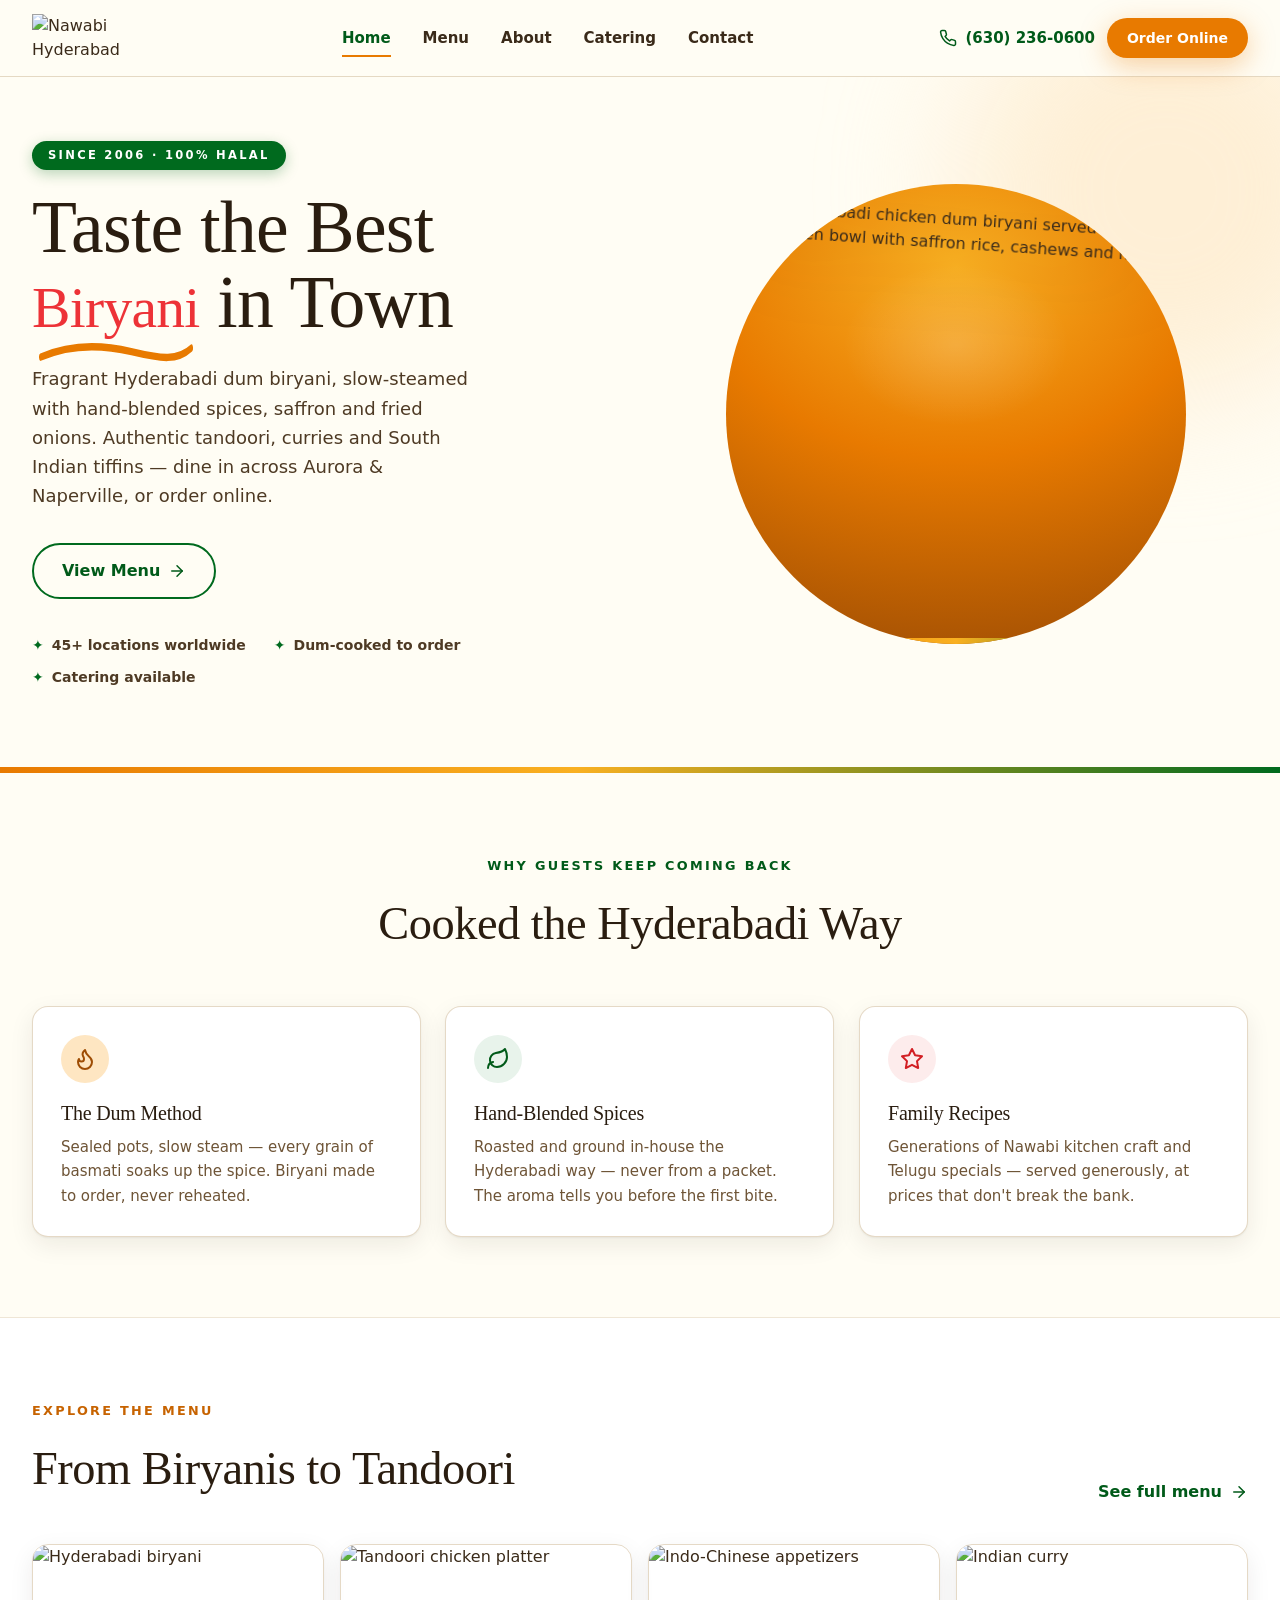
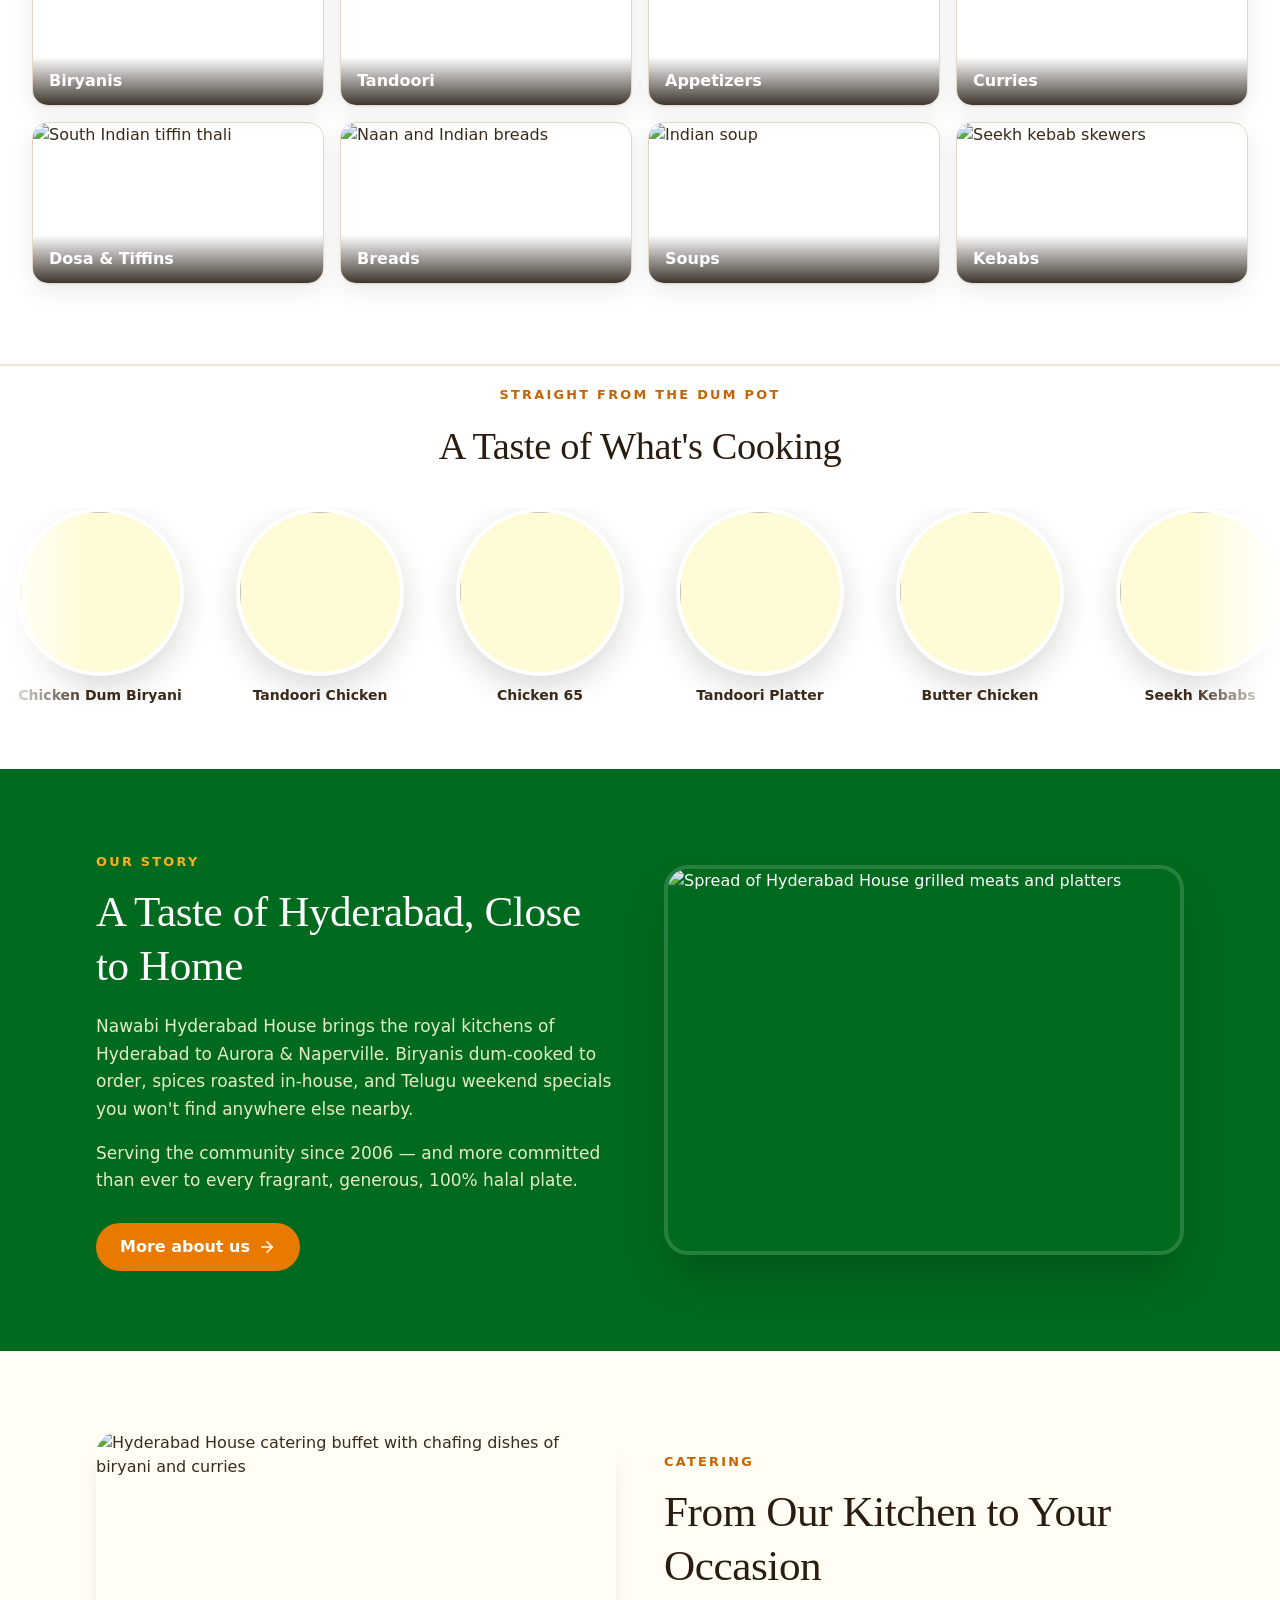
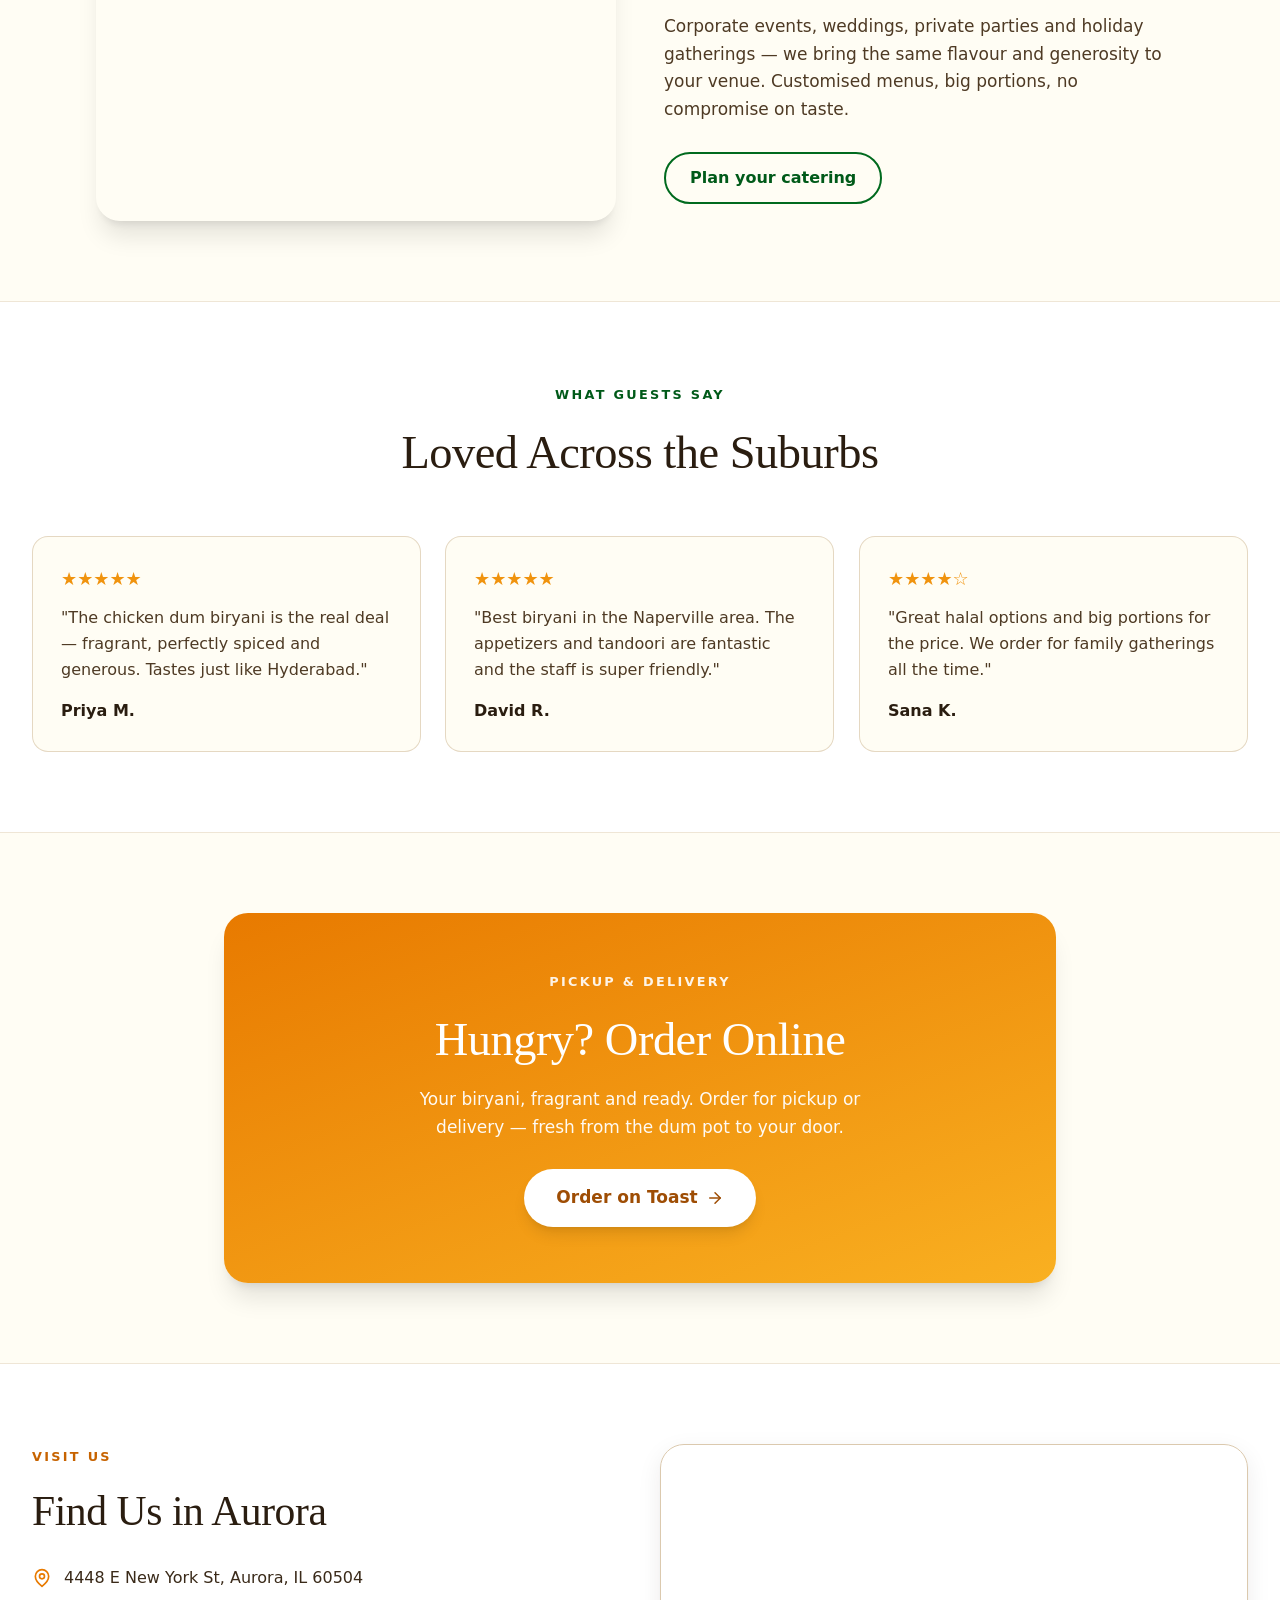
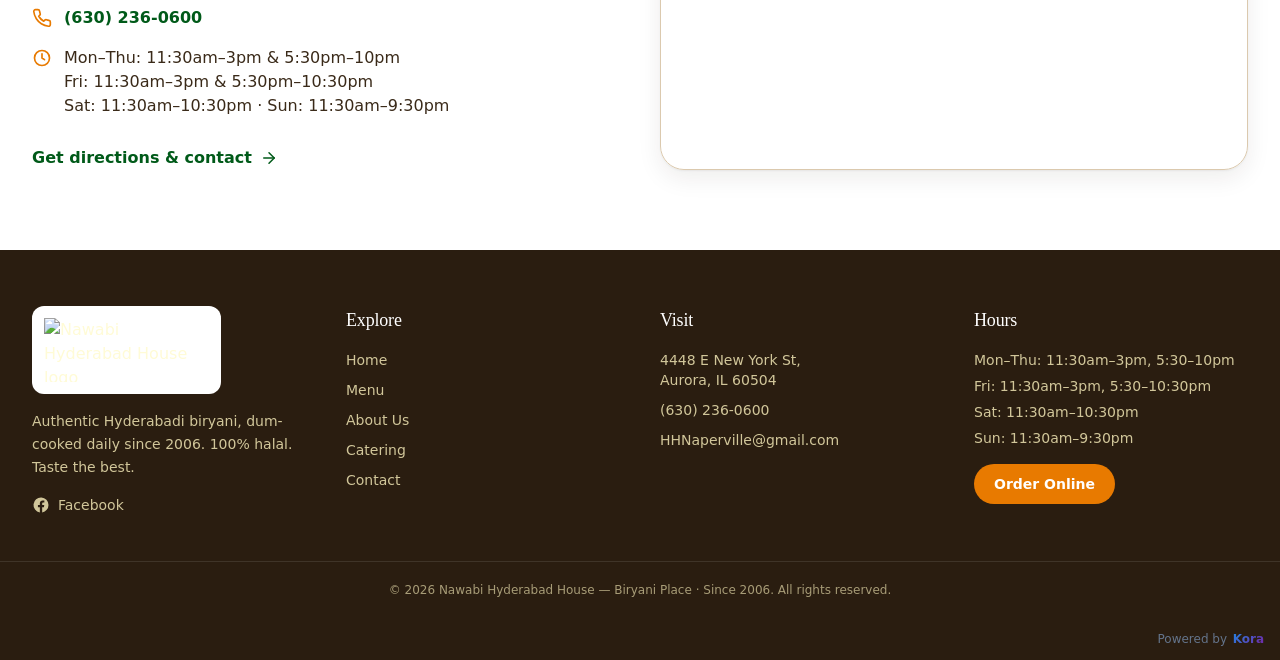
==== commit 56dd71c1: "Remove Google Fonts references from HTML files and replace them with a placeholder comment for futur" ====
--- a/index.html
+++ b/index.html
@@ -36,18 +36,17 @@
 <!-- Icons -->
 <link href="https://quseprdus1.blob.core.windows.net/kora-business-images/user-media/911e874e-7fd0-4305-8294-da62055246d1/de8c94d8-887e-4625-825f-ec262dbc28df/1782133685_wh6cib.png" rel="icon" sizes="32x32" type="image/png"/>
 <!-- Fonts -->
-<link href="https://fonts.googleapis.com" rel="preconnect">
-<link crossorigin="" href="https://fonts.gstatic.com" rel="preconnect"/>
-<link href="https://fonts.googleapis.com/css2?family=Yeseva+One&amp;family=Mukta:wght@300;400;500;600;700;800&amp;family=Pacifico&amp;display=swap" rel="stylesheet">
+<!-- kora:fonts --><!-- /kora:fonts -->
 <!-- Hero image preload -->
 <link as="image" href="https://quseprdus1.blob.core.windows.net/kora-business-images/user-media/911e874e-7fd0-4305-8294-da62055246d1/de8c94d8-887e-4625-825f-ec262dbc28df/1782133699_3oaa8o.png" rel="preload" type="image/png"/>
 <!-- Styles -->
 <link href="assets/styles.css" rel="stylesheet"/>
-<link href="style.css?v=20260622" rel="stylesheet"/>
 <!-- JSON-LD: Restaurant -->
-<script type="application/ld+json">{
+<script type="application/ld+json">
+{
   "@context": "https://schema.org",
   "@type": "Restaurant",
+  "@id": "https://hhnaperville.com/#restaurant",
   "name": "Nawabi Hyderabad House",
   "alternateName": "Hyderabad House Aurora/Naperville",
   "description": "Authentic Hyderabadi dum biryani, tandoori, curries and South Indian tiffins. 100% halal. Dine in, takeout, delivery and catering.",
@@ -168,7 +167,8 @@
       "reviewBody": "Great halal options and big portions for the price. We order for family gatherings all the time."
     }
   ]
-}</script>
+}
+</script>
 <!-- JSON-LD: FAQ -->
 <script type="application/ld+json">
 {
@@ -183,9 +183,6 @@
 }
 </script>
 <!-- KORA_GOOGLE_FONTS_START -->
-<link rel="preconnect" href="https://fonts.googleapis.com">
-<link rel="preconnect" href="https://fonts.gstatic.com" crossorigin>
-<link rel="stylesheet" href="https://fonts.googleapis.com/css2?family=Yeseva+One:wght@400;600;700&family=Mukta:wght@400;600;700&display=swap">
 <!-- KORA_GOOGLE_FONTS_END -->
 </link></link></link></link><link href="https://hhnaperville.com" rel="canonical"/><meta content="https://hhnaperville.com" property="og:url"/></head>
 <body class="bg-cream-50 text-clay-700 font-sans antialiased">
--- a/assets/styles.css
+++ b/assets/styles.css
@@ -1,2 +1,2 @@
 /*! tailwindcss v4.2.1 | MIT License | https://tailwindcss.com */
-@layer properties{@supports (((-webkit-hyphens:none)) and (not (margin-trim:inline))) or ((-moz-orient:inline) and (not (color:rgb(from red r g b)))){*,:before,:after,::backdrop{--tw-translate-x:0;--tw-translate-y:0;--tw-translate-z:0;--tw-rotate-x:initial;--tw-rotate-y:initial;--tw-rotate-z:initial;--tw-skew-x:initial;--tw-skew-y:initial;--tw-space-y-reverse:0;--tw-divide-y-reverse:0;--tw-border-style:solid;--tw-gradient-position:initial;--tw-gradient-from:#0000;--tw-gradient-via:#0000;--tw-gradient-to:#0000;--tw-gradient-stops:initial;--tw-gradient-via-stops:initial;--tw-gradient-from-position:0%;--tw-gradient-via-position:50%;--tw-gradient-to-position:100%;--tw-leading:initial;--tw-font-weight:initial;--tw-tracking:initial;--tw-shadow:0 0 #0000;--tw-shadow-color:initial;--tw-shadow-alpha:100%;--tw-inset-shadow:0 0 #0000;--tw-inset-shadow-color:initial;--tw-inset-shadow-alpha:100%;--tw-ring-color:initial;--tw-ring-shadow:0 0 #0000;--tw-inset-ring-color:initial;--tw-inset-ring-shadow:0 0 #0000;--tw-ring-inset:initial;--tw-ring-offset-width:0px;--tw-ring-offset-color:#fff;--tw-ring-offset-shadow:0 0 #0000;--tw-blur:initial;--tw-brightness:initial;--tw-contrast:initial;--tw-grayscale:initial;--tw-hue-rotate:initial;--tw-invert:initial;--tw-opacity:initial;--tw-saturate:initial;--tw-sepia:initial;--tw-drop-shadow:initial;--tw-drop-shadow-color:initial;--tw-drop-shadow-alpha:100%;--tw-drop-shadow-size:initial;--tw-backdrop-blur:initial;--tw-backdrop-brightness:initial;--tw-backdrop-contrast:initial;--tw-backdrop-grayscale:initial;--tw-backdrop-hue-rotate:initial;--tw-backdrop-invert:initial;--tw-backdrop-opacity:initial;--tw-backdrop-saturate:initial;--tw-backdrop-sepia:initial;--tw-duration:initial;--tw-scale-x:1;--tw-scale-y:1;--tw-scale-z:1}}}@layer theme{:root,:host{--font-sans:"Mukta", system-ui, -apple-system, "Segoe UI", sans-serif;--font-mono:ui-monospace, SFMono-Regular, Menlo, Monaco, Consolas, "Liberation Mono", "Courier New", monospace;--color-green-50:#e8f3eb;--color-green-500:#006a1e;--color-green-600:#005a19;--color-green-700:#044a16;--color-white:#fff;--spacing:.25rem;--container-xs:20rem;--container-md:28rem;--container-lg:32rem;--container-xl:36rem;--container-3xl:48rem;--container-4xl:56rem;--container-5xl:64rem;--container-6xl:72rem;--container-7xl:80rem;--text-xs:.75rem;--text-xs--line-height:calc(1 / .75);--text-sm:.875rem;--text-sm--line-height:calc(1.25 / .875);--text-base:1rem;--text-base--line-height:calc(1.5 / 1);--text-lg:1.125rem;--text-lg--line-height:calc(1.75 / 1.125);--text-xl:1.25rem;--text-xl--line-height:calc(1.75 / 1.25);--text-2xl:1.5rem;--text-2xl--line-height:calc(2 / 1.5);--text-4xl:2.25rem;--text-4xl--line-height:calc(2.5 / 2.25);--text-5xl:3rem;--text-5xl--line-height:1;--font-weight-semibold:600;--font-weight-bold:700;--font-weight-extrabold:800;--tracking-wide:.025em;--tracking-widest:.1em;--leading-tight:1.25;--leading-relaxed:1.625;--radius-xl:.75rem;--radius-2xl:1rem;--radius-3xl:1.5rem;--drop-shadow-2xl:0 25px 25px #00000026;--blur-3xl:64px;--default-transition-duration:.15s;--default-transition-timing-function:cubic-bezier(.4, 0, .2, 1);--default-font-family:var(--font-sans);--default-mono-font-family:var(--font-mono);--color-saffron-100:#fee6c2;--color-saffron-300:#f9b021;--color-saffron-400:#f0930e;--color-saffron-500:#e87a00;--color-saffron-600:#c76300;--color-saffron-700:#9e4d04;--color-spice-50:#fdecec;--color-spice-400:#d21f24;--color-cream-50:#fffdf4;--color-cream-100:#fffbd6;--color-cream-200:#fbf1bd;--color-clay-100:#efe6d6;--color-clay-200:#dbc9ae;--color-clay-400:#9a7b50;--color-clay-500:#6e5436;--color-clay-600:#4e3a24;--color-clay-700:#3a2a19;--color-clay-800:#2a1d10;--color-clay-900:#1c1209;--font-display:"Yeseva One", Georgia, "Times New Roman", serif;--font-script:"Pacifico", "Brush Script MT", cursive;--shadow-card:0 1px 2px #2a1d100f, 0 8px 24px #2a1d1014;--shadow-glow:0 8px 28px #e87a0059;--font-heading:"Yeseva One", serif;--font-body:Mukta, sans-serif}}@layer base{*,:after,:before,::backdrop{box-sizing:border-box;border:0 solid;margin:0;padding:0}::file-selector-button{box-sizing:border-box;border:0 solid;margin:0;padding:0}html,:host{-webkit-text-size-adjust:100%;tab-size:4;line-height:1.5;font-family:var(--default-font-family,ui-sans-serif, system-ui, sans-serif, "Apple Color Emoji", "Segoe UI Emoji", "Segoe UI Symbol", "Noto Color Emoji");font-feature-settings:var(--default-font-feature-settings,normal);font-variation-settings:var(--default-font-variation-settings,normal);-webkit-tap-highlight-color:transparent}hr{height:0;color:inherit;border-top-width:1px}abbr:where([title]){-webkit-text-decoration:underline dotted;text-decoration:underline dotted}h1,h2,h3,h4,h5,h6{font-size:inherit;font-weight:inherit}a{color:inherit;-webkit-text-decoration:inherit;-webkit-text-decoration:inherit;-webkit-text-decoration:inherit;text-decoration:inherit}b,strong{font-weight:bolder}code,kbd,samp,pre{font-family:var(--default-mono-font-family,ui-monospace, SFMono-Regular, Menlo, Monaco, Consolas, "Liberation Mono", "Courier New", monospace);font-feature-settings:var(--default-mono-font-feature-settings,normal);font-variation-settings:var(--default-mono-font-variation-settings,normal);font-size:1em}small{font-size:80%}sub,sup{vertical-align:baseline;font-size:75%;line-height:0;position:relative}sub{bottom:-.25em}sup{top:-.5em}table{text-indent:0;border-color:inherit;border-collapse:collapse}:-moz-focusring{outline:auto}progress{vertical-align:baseline}summary{display:list-item}ol,ul,menu{list-style:none}img,svg,video,canvas,audio,iframe,embed,object{vertical-align:middle;display:block}img,video{max-width:100%;height:auto}button,input,select,optgroup,textarea{font:inherit;font-feature-settings:inherit;font-variation-settings:inherit;letter-spacing:inherit;color:inherit;opacity:1;background-color:#0000;border-radius:0}::file-selector-button{font:inherit;font-feature-settings:inherit;font-variation-settings:inherit;letter-spacing:inherit;color:inherit;opacity:1;background-color:#0000;border-radius:0}:where(select:is([multiple],[size])) optgroup{font-weight:bolder}:where(select:is([multiple],[size])) optgroup option{padding-inline-start:20px}::file-selector-button{margin-inline-end:4px}::placeholder{opacity:1}@supports (not ((-webkit-appearance:-apple-pay-button))) or (contain-intrinsic-size:1px){::placeholder{color:currentColor}@supports (color:color-mix(in lab, red, red)){::placeholder{color:color-mix(in oklab, currentcolor 50%, transparent)}}}textarea{resize:vertical}::-webkit-search-decoration{-webkit-appearance:none}::-webkit-date-and-time-value{min-height:1lh;text-align:inherit}::-webkit-datetime-edit{display:inline-flex}::-webkit-datetime-edit-fields-wrapper{padding:0}::-webkit-datetime-edit{padding-block:0}::-webkit-datetime-edit-year-field{padding-block:0}::-webkit-datetime-edit-month-field{padding-block:0}::-webkit-datetime-edit-day-field{padding-block:0}::-webkit-datetime-edit-hour-field{padding-block:0}::-webkit-datetime-edit-minute-field{padding-block:0}::-webkit-datetime-edit-second-field{padding-block:0}::-webkit-datetime-edit-millisecond-field{padding-block:0}::-webkit-datetime-edit-meridiem-field{padding-block:0}::-webkit-calendar-picker-indicator{line-height:1}:-moz-ui-invalid{box-shadow:none}button,input:where([type=button],[type=reset],[type=submit]){appearance:button}::file-selector-button{appearance:button}::-webkit-inner-spin-button{height:auto}::-webkit-outer-spin-button{height:auto}[hidden]:where(:not([hidden=until-found])){display:none!important}html{scroll-behavior:smooth;scroll-padding-top:6rem}body{font-family:var(--font-sans);color:var(--color-clay-700);background:var(--color-cream-50);-webkit-font-smoothing:antialiased}h1,h2,h3,h4{font-family:var(--font-display);color:var(--color-clay-800);letter-spacing:-.01em;font-weight:400}body{font-family:var(--font-body)}h1,h2,h3,h4,h5,h6{font-family:var(--font-heading)}}@layer components;@layer utilities{.pointer-events-none{pointer-events:none}.sr-only{clip-path:inset(50%);white-space:nowrap;border-width:0;width:1px;height:1px;margin:-1px;padding:0;position:absolute;overflow:hidden}.absolute{position:absolute}.fixed{position:fixed}.relative{position:relative}.sticky{position:sticky}.inset-x-0{inset-inline:calc(var(--spacing) * 0)}.start{inset-inline-start:var(--spacing)}.-top-24{top:calc(var(--spacing) * -24)}.top-0{top:calc(var(--spacing) * 0)}.top-\[4\%\]{top:4%}.top-\[5\%\]{top:5%}.top-\[6\%\]{top:6%}.top-\[16\%\]{top:16%}.top-\[20\%\]{top:20%}.top-\[24\%\]{top:24%}.-right-24{right:calc(var(--spacing) * -24)}.right-6{right:calc(var(--spacing) * 6)}.right-\[-7\%\]{right:-7%}.right-\[2\%\]{right:2%}.right-\[5\%\]{right:5%}.right-\[6\%\]{right:6%}.right-\[10\%\]{right:10%}.bottom-0{bottom:calc(var(--spacing) * 0)}.bottom-6{bottom:calc(var(--spacing) * 6)}.bottom-\[5\%\]{bottom:5%}.bottom-\[6\%\]{bottom:6%}.bottom-\[8\%\]{bottom:8%}.bottom-\[10\%\]{bottom:10%}.bottom-\[14\%\]{bottom:14%}.left-\[-4\%\]{left:-4%}.left-\[-5\%\]{left:-5%}.left-\[2\%\]{left:2%}.left-\[4\%\]{left:4%}.left-\[5\%\]{left:5%}.left-\[8\%\]{left:8%}.left-\[46\%\]{left:46%}.z-10{z-index:10}.z-40{z-index:40}.z-50{z-index:50}.order-1{order:1}.order-2{order:2}.mx-auto{margin-inline:auto}.-mt-2{margin-top:calc(var(--spacing) * -2)}.mt-0\.5{margin-top:calc(var(--spacing) * .5)}.mt-1{margin-top:calc(var(--spacing) * 1)}.mt-2{margin-top:calc(var(--spacing) * 2)}.mt-3{margin-top:calc(var(--spacing) * 3)}.mt-4{margin-top:calc(var(--spacing) * 4)}.mt-5{margin-top:calc(var(--spacing) * 5)}.mt-6{margin-top:calc(var(--spacing) * 6)}.mt-7{margin-top:calc(var(--spacing) * 7)}.mt-8{margin-top:calc(var(--spacing) * 8)}.mt-9{margin-top:calc(var(--spacing) * 9)}.mb-2{margin-bottom:calc(var(--spacing) * 2)}.mb-3{margin-bottom:calc(var(--spacing) * 3)}.mb-4{margin-bottom:calc(var(--spacing) * 4)}.mb-8{margin-bottom:calc(var(--spacing) * 8)}.mb-10{margin-bottom:calc(var(--spacing) * 10)}.mb-12{margin-bottom:calc(var(--spacing) * 12)}.ml-1{margin-left:calc(var(--spacing) * 1)}.ml-auto{margin-left:auto}.block{display:block}.flex{display:flex}.grid{display:grid}.hidden{display:none}.inline-block{display:inline-block}.inline-flex{display:inline-flex}.table{display:table}.aspect-\[4\/3\]{aspect-ratio:4/3}.aspect-square{aspect-ratio:1}.h-11{height:calc(var(--spacing) * 11)}.h-12{height:calc(var(--spacing) * 12)}.h-14{height:calc(var(--spacing) * 14)}.h-16{height:calc(var(--spacing) * 16)}.h-40{height:calc(var(--spacing) * 40)}.h-\[420px\]{height:420px}.h-auto{height:auto}.h-full{height:100%}.min-h-\[320px\]{min-height:320px}.min-h-\[460px\]{min-height:460px}.w-10{width:calc(var(--spacing) * 10)}.w-11{width:calc(var(--spacing) * 11)}.w-12{width:calc(var(--spacing) * 12)}.w-14{width:calc(var(--spacing) * 14)}.w-16{width:calc(var(--spacing) * 16)}.w-20{width:calc(var(--spacing) * 20)}.w-24{width:calc(var(--spacing) * 24)}.w-56{width:calc(var(--spacing) * 56)}.w-64{width:calc(var(--spacing) * 64)}.w-\[420px\]{width:420px}.w-auto{width:auto}.w-full{width:100%}.max-w-3xl{max-width:var(--container-3xl)}.max-w-4xl{max-width:var(--container-4xl)}.max-w-5xl{max-width:var(--container-5xl)}.max-w-6xl{max-width:var(--container-6xl)}.max-w-7xl{max-width:var(--container-7xl)}.max-w-\[440px\]{max-width:440px}.max-w-\[460px\]{max-width:460px}.max-w-lg{max-width:var(--container-lg)}.max-w-md{max-width:var(--container-md)}.max-w-xl{max-width:var(--container-xl)}.max-w-xs{max-width:var(--container-xs)}.shrink-0{flex-shrink:0}.translate-y-3{--tw-translate-y:calc(var(--spacing) * 3);translate:var(--tw-translate-x) var(--tw-translate-y)}.transform{transform:var(--tw-rotate-x,) var(--tw-rotate-y,) var(--tw-rotate-z,) var(--tw-skew-x,) var(--tw-skew-y,)}.resize{resize:both}.grid-cols-2{grid-template-columns:repeat(2,minmax(0,1fr))}.grid-cols-3{grid-template-columns:repeat(3,minmax(0,1fr))}.flex-col{flex-direction:column}.flex-wrap{flex-wrap:wrap}.place-items-center{place-items:center}.items-center{align-items:center}.items-end{align-items:flex-end}.items-start{align-items:flex-start}.justify-between{justify-content:space-between}.justify-center{justify-content:center}.gap-1\.5{gap:calc(var(--spacing) * 1.5)}.gap-2{gap:calc(var(--spacing) * 2)}.gap-2\.5{gap:calc(var(--spacing) * 2.5)}.gap-3{gap:calc(var(--spacing) * 3)}.gap-4{gap:calc(var(--spacing) * 4)}.gap-6{gap:calc(var(--spacing) * 6)}.gap-8{gap:calc(var(--spacing) * 8)}.gap-10{gap:calc(var(--spacing) * 10)}.gap-12{gap:calc(var(--spacing) * 12)}:where(.space-y-1\.5>:not(:last-child)){--tw-space-y-reverse:0;margin-block-start:calc(calc(var(--spacing) * 1.5) * var(--tw-space-y-reverse));margin-block-end:calc(calc(var(--spacing) * 1.5) * calc(1 - var(--tw-space-y-reverse)))}:where(.space-y-2\.5>:not(:last-child)){--tw-space-y-reverse:0;margin-block-start:calc(calc(var(--spacing) * 2.5) * var(--tw-space-y-reverse));margin-block-end:calc(calc(var(--spacing) * 2.5) * calc(1 - var(--tw-space-y-reverse)))}:where(.space-y-4>:not(:last-child)){--tw-space-y-reverse:0;margin-block-start:calc(calc(var(--spacing) * 4) * var(--tw-space-y-reverse));margin-block-end:calc(calc(var(--spacing) * 4) * calc(1 - var(--tw-space-y-reverse)))}.gap-x-7{column-gap:calc(var(--spacing) * 7)}.gap-x-12{column-gap:calc(var(--spacing) * 12)}.gap-y-3{row-gap:calc(var(--spacing) * 3)}.gap-y-3\.5{row-gap:calc(var(--spacing) * 3.5)}:where(.divide-y>:not(:last-child)){--tw-divide-y-reverse:0;border-bottom-style:var(--tw-border-style);border-top-style:var(--tw-border-style);border-top-width:calc(1px * var(--tw-divide-y-reverse));border-bottom-width:calc(1px * calc(1 - var(--tw-divide-y-reverse)))}:where(.divide-clay-100>:not(:last-child)){border-color:var(--color-clay-100)}.overflow-hidden{overflow:hidden}.scroll-smooth{scroll-behavior:smooth}.rounded-2xl{border-radius:var(--radius-2xl)}.rounded-3xl{border-radius:var(--radius-3xl)}.rounded-full{border-radius:3.40282e38px}.rounded-xl{border-radius:var(--radius-xl)}.border{border-style:var(--tw-border-style);border-width:1px}.border-2{border-style:var(--tw-border-style);border-width:2px}.border-4{border-style:var(--tw-border-style);border-width:4px}.border-y{border-block-style:var(--tw-border-style);border-block-width:1px}.border-t{border-top-style:var(--tw-border-style);border-top-width:1px}.border-b{border-bottom-style:var(--tw-border-style);border-bottom-width:1px}.border-dashed{--tw-border-style:dashed;border-style:dashed}.border-clay-100{border-color:var(--color-clay-100)}.border-clay-200{border-color:var(--color-clay-200)}.border-clay-200\/70{border-color:#dbc9aeb3}@supports (color:color-mix(in lab, red, red)){.border-clay-200\/70{border-color:color-mix(in oklab, var(--color-clay-200) 70%, transparent)}}.border-green-500{border-color:var(--color-green-500)}.border-white\/10{border-color:#ffffff1a}@supports (color:color-mix(in lab, red, red)){.border-white\/10{border-color:color-mix(in oklab, var(--color-white) 10%, transparent)}}.border-white\/15{border-color:#ffffff26}@supports (color:color-mix(in lab, red, red)){.border-white\/15{border-color:color-mix(in oklab, var(--color-white) 15%, transparent)}}.bg-clay-800{background-color:var(--color-clay-800)}.bg-cream-50{background-color:var(--color-cream-50)}.bg-cream-50\/90{background-color:#fffdf4e6}@supports (color:color-mix(in lab, red, red)){.bg-cream-50\/90{background-color:color-mix(in oklab, var(--color-cream-50) 90%, transparent)}}.bg-green-50{background-color:var(--color-green-50)}.bg-green-500{background-color:var(--color-green-500)}.bg-saffron-100{background-color:var(--color-saffron-100)}.bg-saffron-100\/60{background-color:#fee6c299}@supports (color:color-mix(in lab, red, red)){.bg-saffron-100\/60{background-color:color-mix(in oklab, var(--color-saffron-100) 60%, transparent)}}.bg-saffron-500{background-color:var(--color-saffron-500)}.bg-spice-50{background-color:var(--color-spice-50)}.bg-white{background-color:var(--color-white)}.bg-gradient-to-t{--tw-gradient-position:to top in oklab;background-image:linear-gradient(var(--tw-gradient-stops))}.from-clay-900\/85{--tw-gradient-from:#1c1209d9}@supports (color:color-mix(in lab, red, red)){.from-clay-900\/85{--tw-gradient-from:color-mix(in oklab, var(--color-clay-900) 85%, transparent)}}.from-clay-900\/85{--tw-gradient-stops:var(--tw-gradient-via-stops,var(--tw-gradient-position), var(--tw-gradient-from) var(--tw-gradient-from-position), var(--tw-gradient-to) var(--tw-gradient-to-position))}.to-transparent{--tw-gradient-to:transparent;--tw-gradient-stops:var(--tw-gradient-via-stops,var(--tw-gradient-position), var(--tw-gradient-from) var(--tw-gradient-from-position), var(--tw-gradient-to) var(--tw-gradient-to-position))}.object-contain{object-fit:contain}.object-cover{object-fit:cover}.p-3{padding:calc(var(--spacing) * 3)}.p-5{padding:calc(var(--spacing) * 5)}.p-6{padding:calc(var(--spacing) * 6)}.p-7{padding:calc(var(--spacing) * 7)}.px-2{padding-inline:calc(var(--spacing) * 2)}.px-4{padding-inline:calc(var(--spacing) * 4)}.px-5{padding-inline:calc(var(--spacing) * 5)}.px-6{padding-inline:calc(var(--spacing) * 6)}.px-7{padding-inline:calc(var(--spacing) * 7)}.px-8{padding-inline:calc(var(--spacing) * 8)}.py-0\.5{padding-block:calc(var(--spacing) * .5)}.py-2{padding-block:calc(var(--spacing) * 2)}.py-2\.5{padding-block:calc(var(--spacing) * 2.5)}.py-3{padding-block:calc(var(--spacing) * 3)}.py-3\.5{padding-block:calc(var(--spacing) * 3.5)}.py-4{padding-block:calc(var(--spacing) * 4)}.py-5{padding-block:calc(var(--spacing) * 5)}.py-12{padding-block:calc(var(--spacing) * 12)}.py-14{padding-block:calc(var(--spacing) * 14)}.py-16{padding-block:calc(var(--spacing) * 16)}.pt-4{padding-top:calc(var(--spacing) * 4)}.pt-12{padding-top:calc(var(--spacing) * 12)}.pt-14{padding-top:calc(var(--spacing) * 14)}.pb-3{padding-bottom:calc(var(--spacing) * 3)}.pb-10{padding-bottom:calc(var(--spacing) * 10)}.pb-14{padding-bottom:calc(var(--spacing) * 14)}.pb-16{padding-bottom:calc(var(--spacing) * 16)}.text-center{text-align:center}.align-middle{vertical-align:middle}.font-display{font-family:var(--font-display)}.font-sans{font-family:var(--font-sans)}.text-2xl{font-size:var(--text-2xl);line-height:var(--tw-leading,var(--text-2xl--line-height))}.text-4xl{font-size:var(--text-4xl);line-height:var(--tw-leading,var(--text-4xl--line-height))}.text-base{font-size:var(--text-base);line-height:var(--tw-leading,var(--text-base--line-height))}.text-lg{font-size:var(--text-lg);line-height:var(--tw-leading,var(--text-lg--line-height))}.text-sm{font-size:var(--text-sm);line-height:var(--tw-leading,var(--text-sm--line-height))}.text-xl{font-size:var(--text-xl);line-height:var(--tw-leading,var(--text-xl--line-height))}.text-xs{font-size:var(--text-xs);line-height:var(--tw-leading,var(--text-xs--line-height))}.text-\[11px\]{font-size:11px}.text-\[13px\]{font-size:13px}.text-\[15px\]{font-size:15px}.text-\[16px\]{font-size:16px}.text-\[17px\]{font-size:17px}.text-\[clamp\(1\.6rem\,3\.5vw\,2\.4rem\)\]{font-size:clamp(1.6rem,3.5vw,2.4rem)}.text-\[clamp\(1\.8rem\,4vw\,2\.5rem\)\]{font-size:clamp(1.8rem,4vw,2.5rem)}.text-\[clamp\(1\.8rem\,4vw\,2\.6rem\)\]{font-size:clamp(1.8rem,4vw,2.6rem)}.text-\[clamp\(1\.8rem\,4vw\,2\.7rem\)\]{font-size:clamp(1.8rem,4vw,2.7rem)}.text-\[clamp\(1\.9rem\,4vw\,2\.8rem\)\]{font-size:clamp(1.9rem,4vw,2.8rem)}.text-\[clamp\(1\.9rem\,4vw\,2\.9rem\)\]{font-size:clamp(1.9rem,4vw,2.9rem)}.text-\[clamp\(2\.2rem\,5vw\,3\.6rem\)\]{font-size:clamp(2.2rem,5vw,3.6rem)}.text-\[clamp\(2\.6rem\,6vw\,4\.6rem\)\]{font-size:clamp(2.6rem,6vw,4.6rem)}.leading-\[1\.02\]{--tw-leading:1.02;line-height:1.02}.leading-relaxed{--tw-leading:var(--leading-relaxed);line-height:var(--leading-relaxed)}.leading-tight{--tw-leading:var(--leading-tight);line-height:var(--leading-tight)}.font-bold{--tw-font-weight:var(--font-weight-bold);font-weight:var(--font-weight-bold)}.font-extrabold{--tw-font-weight:var(--font-weight-extrabold);font-weight:var(--font-weight-extrabold)}.font-semibold{--tw-font-weight:var(--font-weight-semibold);font-weight:var(--font-weight-semibold)}.tracking-wide{--tw-tracking:var(--tracking-wide);letter-spacing:var(--tracking-wide)}.tracking-widest{--tw-tracking:var(--tracking-widest);letter-spacing:var(--tracking-widest)}.break-all{word-break:break-all}.whitespace-nowrap{white-space:nowrap}.text-clay-400{color:var(--color-clay-400)}.text-clay-500{color:var(--color-clay-500)}.text-clay-600{color:var(--color-clay-600)}.text-clay-700{color:var(--color-clay-700)}.text-clay-800{color:var(--color-clay-800)}.text-cream-100{color:var(--color-cream-100)}.text-cream-100\/80{color:#fffbd6cc}@supports (color:color-mix(in lab, red, red)){.text-cream-100\/80{color:color-mix(in oklab, var(--color-cream-100) 80%, transparent)}}.text-cream-100\/90{color:#fffbd6e6}@supports (color:color-mix(in lab, red, red)){.text-cream-100\/90{color:color-mix(in oklab, var(--color-cream-100) 90%, transparent)}}.text-cream-200\/60{color:#fbf1bd99}@supports (color:color-mix(in lab, red, red)){.text-cream-200\/60{color:color-mix(in oklab, var(--color-cream-200) 60%, transparent)}}.text-cream-200\/80{color:#fbf1bdcc}@supports (color:color-mix(in lab, red, red)){.text-cream-200\/80{color:color-mix(in oklab, var(--color-cream-200) 80%, transparent)}}.text-green-500{color:var(--color-green-500)}.text-green-600{color:var(--color-green-600)}.text-green-700{color:var(--color-green-700)}.text-saffron-300{color:var(--color-saffron-300)}.text-saffron-400{color:var(--color-saffron-400)}.text-saffron-500{color:var(--color-saffron-500)}.text-saffron-600{color:var(--color-saffron-600)}.text-saffron-700{color:var(--color-saffron-700)}.text-spice-400{color:var(--color-spice-400)}.text-white{color:var(--color-white)}.text-white\/90{color:#ffffffe6}@supports (color:color-mix(in lab, red, red)){.text-white\/90{color:color-mix(in oklab, var(--color-white) 90%, transparent)}}.text-white\/95{color:#fffffff2}@supports (color:color-mix(in lab, red, red)){.text-white\/95{color:color-mix(in oklab, var(--color-white) 95%, transparent)}}.uppercase{text-transform:uppercase}.not-italic{font-style:normal}.antialiased{-webkit-font-smoothing:antialiased;-moz-osx-font-smoothing:grayscale}.opacity-0{opacity:0}.shadow-2xl{--tw-shadow:0 25px 50px -12px var(--tw-shadow-color,#00000040);box-shadow:var(--tw-inset-shadow), var(--tw-inset-ring-shadow), var(--tw-ring-offset-shadow), var(--tw-ring-shadow), var(--tw-shadow)}.shadow-\[var\(--shadow-card\)\]{--tw-shadow:var(--shadow-card);box-shadow:var(--tw-inset-shadow), var(--tw-inset-ring-shadow), var(--tw-ring-offset-shadow), var(--tw-ring-shadow), var(--tw-shadow)}.shadow-\[var\(--shadow-glow\)\]{--tw-shadow:var(--shadow-glow);box-shadow:var(--tw-inset-shadow), var(--tw-inset-ring-shadow), var(--tw-ring-offset-shadow), var(--tw-ring-shadow), var(--tw-shadow)}.shadow-lg{--tw-shadow:0 10px 15px -3px var(--tw-shadow-color,#0000001a), 0 4px 6px -4px var(--tw-shadow-color,#0000001a);box-shadow:var(--tw-inset-shadow), var(--tw-inset-ring-shadow), var(--tw-ring-offset-shadow), var(--tw-ring-shadow), var(--tw-shadow)}.shadow-xl{--tw-shadow:0 20px 25px -5px var(--tw-shadow-color,#0000001a), 0 8px 10px -6px var(--tw-shadow-color,#0000001a);box-shadow:var(--tw-inset-shadow), var(--tw-inset-ring-shadow), var(--tw-ring-offset-shadow), var(--tw-ring-shadow), var(--tw-shadow)}.blur-3xl{--tw-blur:blur(var(--blur-3xl));filter:var(--tw-blur,) var(--tw-brightness,) var(--tw-contrast,) var(--tw-grayscale,) var(--tw-hue-rotate,) var(--tw-invert,) var(--tw-saturate,) var(--tw-sepia,) var(--tw-drop-shadow,)}.drop-shadow-2xl{--tw-drop-shadow-size:drop-shadow(0 25px 25px var(--tw-drop-shadow-color,#00000026));--tw-drop-shadow:drop-shadow(var(--drop-shadow-2xl));filter:var(--tw-blur,) var(--tw-brightness,) var(--tw-contrast,) var(--tw-grayscale,) var(--tw-hue-rotate,) var(--tw-invert,) var(--tw-saturate,) var(--tw-sepia,) var(--tw-drop-shadow,)}.backdrop-blur{--tw-backdrop-blur:blur(8px);-webkit-backdrop-filter:var(--tw-backdrop-blur,) var(--tw-backdrop-brightness,) var(--tw-backdrop-contrast,) var(--tw-backdrop-grayscale,) var(--tw-backdrop-hue-rotate,) var(--tw-backdrop-invert,) var(--tw-backdrop-opacity,) var(--tw-backdrop-saturate,) var(--tw-backdrop-sepia,);backdrop-filter:var(--tw-backdrop-blur,) var(--tw-backdrop-brightness,) var(--tw-backdrop-contrast,) var(--tw-backdrop-grayscale,) var(--tw-backdrop-hue-rotate,) var(--tw-backdrop-invert,) var(--tw-backdrop-opacity,) var(--tw-backdrop-saturate,) var(--tw-backdrop-sepia,)}.transition-colors{transition-property:color,background-color,border-color,outline-color,text-decoration-color,fill,stroke,--tw-gradient-from,--tw-gradient-via,--tw-gradient-to;transition-timing-function:var(--tw-ease,var(--default-transition-timing-function));transition-duration:var(--tw-duration,var(--default-transition-duration))}.transition-transform{transition-property:transform,translate,scale,rotate;transition-timing-function:var(--tw-ease,var(--default-transition-timing-function));transition-duration:var(--tw-duration,var(--default-transition-duration))}.duration-500{--tw-duration:.5s;transition-duration:.5s}@media (hover:hover){.group-hover\:scale-105:is(:where(.group):hover *){--tw-scale-x:105%;--tw-scale-y:105%;--tw-scale-z:105%;scale:var(--tw-scale-x) var(--tw-scale-y)}.hover\:-translate-y-1:hover{--tw-translate-y:calc(var(--spacing) * -1);translate:var(--tw-translate-x) var(--tw-translate-y)}.hover\:bg-cream-100:hover{background-color:var(--color-cream-100)}.hover\:bg-green-50:hover{background-color:var(--color-green-50)}.hover\:bg-green-600:hover{background-color:var(--color-green-600)}.hover\:bg-saffron-600:hover{background-color:var(--color-saffron-600)}.hover\:text-green-700:hover{color:var(--color-green-700)}.hover\:text-white:hover{color:var(--color-white)}}.focus\:not-sr-only:focus{clip-path:none;white-space:normal;width:auto;height:auto;margin:0;padding:0;position:static;overflow:visible}.focus\:absolute:focus{position:absolute}.focus\:top-3:focus{top:calc(var(--spacing) * 3)}.focus\:left-3:focus{left:calc(var(--spacing) * 3)}.focus\:z-\[60\]:focus{z-index:60}.focus\:rounded-full:focus{border-radius:3.40282e38px}.focus\:bg-green-500:focus{background-color:var(--color-green-500)}.focus\:px-4:focus{padding-inline:calc(var(--spacing) * 4)}.focus\:py-2:focus{padding-block:calc(var(--spacing) * 2)}.focus\:text-white:focus{color:var(--color-white)}@media (min-width:40rem){.sm\:grid-cols-2{grid-template-columns:repeat(2,minmax(0,1fr))}.sm\:gap-3{gap:calc(var(--spacing) * 3)}}@media (min-width:48rem){.md\:col-span-1{grid-column:span 1/span 1}.md\:col-span-2{grid-column:span 2/span 2}.md\:flex{display:flex}.md\:hidden{display:none}.md\:w-14{width:calc(var(--spacing) * 14)}.md\:w-16{width:calc(var(--spacing) * 16)}.md\:w-20{width:calc(var(--spacing) * 20)}.md\:w-24{width:calc(var(--spacing) * 24)}.md\:w-36{width:calc(var(--spacing) * 36)}.md\:w-40{width:calc(var(--spacing) * 40)}.md\:w-80{width:calc(var(--spacing) * 80)}.md\:w-\[26rem\]{width:26rem}.md\:grid-cols-2{grid-template-columns:repeat(2,minmax(0,1fr))}.md\:grid-cols-3{grid-template-columns:repeat(3,minmax(0,1fr))}.md\:grid-cols-4{grid-template-columns:repeat(4,minmax(0,1fr))}.md\:py-16{padding-block:calc(var(--spacing) * 16)}.md\:py-20{padding-block:calc(var(--spacing) * 20)}.md\:pb-16{padding-bottom:calc(var(--spacing) * 16)}.md\:text-5xl{font-size:var(--text-5xl);line-height:var(--tw-leading,var(--text-5xl--line-height))}}@media (min-width:64rem){.lg\:sticky{position:sticky}.lg\:top-24{top:calc(var(--spacing) * 24)}.lg\:order-1{order:1}.lg\:order-2{order:2}.lg\:inline-flex{display:inline-flex}.lg\:grid-cols-2{grid-template-columns:repeat(2,minmax(0,1fr))}.lg\:grid-cols-3{grid-template-columns:repeat(3,minmax(0,1fr))}.lg\:grid-cols-4{grid-template-columns:repeat(4,minmax(0,1fr))}.lg\:px-8{padding-inline:calc(var(--spacing) * 8)}.lg\:pt-16{padding-top:calc(var(--spacing) * 16)}.lg\:pb-20{padding-bottom:calc(var(--spacing) * 20)}}}@property --tw-translate-x{syntax:"*";inherits:false;initial-value:0}@property --tw-translate-y{syntax:"*";inherits:false;initial-value:0}@property --tw-translate-z{syntax:"*";inherits:false;initial-value:0}@property --tw-rotate-x{syntax:"*";inherits:false}@property --tw-rotate-y{syntax:"*";inherits:false}@property --tw-rotate-z{syntax:"*";inherits:false}@property --tw-skew-x{syntax:"*";inherits:false}@property --tw-skew-y{syntax:"*";inherits:false}@property --tw-space-y-reverse{syntax:"*";inherits:false;initial-value:0}@property --tw-divide-y-reverse{syntax:"*";inherits:false;initial-value:0}@property --tw-border-style{syntax:"*";inherits:false;initial-value:solid}@property --tw-gradient-position{syntax:"*";inherits:false}@property --tw-gradient-from{syntax:"<color>";inherits:false;initial-value:#0000}@property --tw-gradient-via{syntax:"<color>";inherits:false;initial-value:#0000}@property --tw-gradient-to{syntax:"<color>";inherits:false;initial-value:#0000}@property --tw-gradient-stops{syntax:"*";inherits:false}@property --tw-gradient-via-stops{syntax:"*";inherits:false}@property --tw-gradient-from-position{syntax:"<length-percentage>";inherits:false;initial-value:0%}@property --tw-gradient-via-position{syntax:"<length-percentage>";inherits:false;initial-value:50%}@property --tw-gradient-to-position{syntax:"<length-percentage>";inherits:false;initial-value:100%}@property --tw-leading{syntax:"*";inherits:false}@property --tw-font-weight{syntax:"*";inherits:false}@property --tw-tracking{syntax:"*";inherits:false}@property --tw-shadow{syntax:"*";inherits:false;initial-value:0 0 #0000}@property --tw-shadow-color{syntax:"*";inherits:false}@property --tw-shadow-alpha{syntax:"<percentage>";inherits:false;initial-value:100%}@property --tw-inset-shadow{syntax:"*";inherits:false;initial-value:0 0 #0000}@property --tw-inset-shadow-color{syntax:"*";inherits:false}@property --tw-inset-shadow-alpha{syntax:"<percentage>";inherits:false;initial-value:100%}@property --tw-ring-color{syntax:"*";inherits:false}@property --tw-ring-shadow{syntax:"*";inherits:false;initial-value:0 0 #0000}@property --tw-inset-ring-color{syntax:"*";inherits:false}@property --tw-inset-ring-shadow{syntax:"*";inherits:false;initial-value:0 0 #0000}@property --tw-ring-inset{syntax:"*";inherits:false}@property --tw-ring-offset-width{syntax:"<length>";inherits:false;initial-value:0}@property --tw-ring-offset-color{syntax:"*";inherits:false;initial-value:#fff}@property --tw-ring-offset-shadow{syntax:"*";inherits:false;initial-value:0 0 #0000}@property --tw-blur{syntax:"*";inherits:false}@property --tw-brightness{syntax:"*";inherits:false}@property --tw-contrast{syntax:"*";inherits:false}@property --tw-grayscale{syntax:"*";inherits:false}@property --tw-hue-rotate{syntax:"*";inherits:false}@property --tw-invert{syntax:"*";inherits:false}@property --tw-opacity{syntax:"*";inherits:false}@property --tw-saturate{syntax:"*";inherits:false}@property --tw-sepia{syntax:"*";inherits:false}@property --tw-drop-shadow{syntax:"*";inherits:false}@property --tw-drop-shadow-color{syntax:"*";inherits:false}@property --tw-drop-shadow-alpha{syntax:"<percentage>";inherits:false;initial-value:100%}@property --tw-drop-shadow-size{syntax:"*";inherits:false}@property --tw-backdrop-blur{syntax:"*";inherits:false}@property --tw-backdrop-brightness{syntax:"*";inherits:false}@property --tw-backdrop-contrast{syntax:"*";inherits:false}@property --tw-backdrop-grayscale{syntax:"*";inherits:false}@property --tw-backdrop-hue-rotate{syntax:"*";inherits:false}@property --tw-backdrop-invert{syntax:"*";inherits:false}@property --tw-backdrop-opacity{syntax:"*";inherits:false}@property --tw-backdrop-saturate{syntax:"*";inherits:false}@property --tw-backdrop-sepia{syntax:"*";inherits:false}@property --tw-duration{syntax:"*";inherits:false}@property --tw-scale-x{syntax:"*";inherits:false;initial-value:1}@property --tw-scale-y{syntax:"*";inherits:false;initial-value:1}@property --tw-scale-z{syntax:"*";inherits:false;initial-value:1}+@layer properties{@supports (((-webkit-hyphens:none)) and (not (margin-trim:inline))) or ((-moz-orient:inline) and (not (color:rgb(from red r g b)))){*,:before,:after,::backdrop{--tw-translate-x:0;--tw-translate-y:0;--tw-translate-z:0;--tw-rotate-x:initial;--tw-rotate-y:initial;--tw-rotate-z:initial;--tw-skew-x:initial;--tw-skew-y:initial;--tw-space-y-reverse:0;--tw-divide-y-reverse:0;--tw-border-style:solid;--tw-gradient-position:initial;--tw-gradient-from:#0000;--tw-gradient-via:#0000;--tw-gradient-to:#0000;--tw-gradient-stops:initial;--tw-gradient-via-stops:initial;--tw-gradient-from-position:0%;--tw-gradient-via-position:50%;--tw-gradient-to-position:100%;--tw-leading:initial;--tw-font-weight:initial;--tw-tracking:initial;--tw-shadow:0 0 #0000;--tw-shadow-color:initial;--tw-shadow-alpha:100%;--tw-inset-shadow:0 0 #0000;--tw-inset-shadow-color:initial;--tw-inset-shadow-alpha:100%;--tw-ring-color:initial;--tw-ring-shadow:0 0 #0000;--tw-inset-ring-color:initial;--tw-inset-ring-shadow:0 0 #0000;--tw-ring-inset:initial;--tw-ring-offset-width:0px;--tw-ring-offset-color:#fff;--tw-ring-offset-shadow:0 0 #0000;--tw-blur:initial;--tw-brightness:initial;--tw-contrast:initial;--tw-grayscale:initial;--tw-hue-rotate:initial;--tw-invert:initial;--tw-opacity:initial;--tw-saturate:initial;--tw-sepia:initial;--tw-drop-shadow:initial;--tw-drop-shadow-color:initial;--tw-drop-shadow-alpha:100%;--tw-drop-shadow-size:initial;--tw-backdrop-blur:initial;--tw-backdrop-brightness:initial;--tw-backdrop-contrast:initial;--tw-backdrop-grayscale:initial;--tw-backdrop-hue-rotate:initial;--tw-backdrop-invert:initial;--tw-backdrop-opacity:initial;--tw-backdrop-saturate:initial;--tw-backdrop-sepia:initial;--tw-duration:initial;--tw-scale-x:1;--tw-scale-y:1;--tw-scale-z:1}}}@layer theme{:root,:host{--font-sans:"Mukta", system-ui, -apple-system, "Segoe UI", sans-serif;--font-mono:ui-monospace, SFMono-Regular, Menlo, Monaco, Consolas, "Liberation Mono", "Courier New", monospace;--color-green-50:#e8f3eb;--color-green-500:#006a1e;--color-green-600:#005a19;--color-green-700:#044a16;--color-white:#fff;--spacing:.25rem;--container-xs:20rem;--container-md:28rem;--container-lg:32rem;--container-xl:36rem;--container-3xl:48rem;--container-4xl:56rem;--container-5xl:64rem;--container-6xl:72rem;--container-7xl:80rem;--text-xs:.75rem;--text-xs--line-height:calc(1 / .75);--text-sm:.875rem;--text-sm--line-height:calc(1.25 / .875);--text-base:1rem;--text-base--line-height:calc(1.5 / 1);--text-lg:1.125rem;--text-lg--line-height:calc(1.75 / 1.125);--text-xl:1.25rem;--text-xl--line-height:calc(1.75 / 1.25);--text-2xl:1.5rem;--text-2xl--line-height:calc(2 / 1.5);--text-4xl:2.25rem;--text-4xl--line-height:calc(2.5 / 2.25);--text-5xl:3rem;--text-5xl--line-height:1;--font-weight-semibold:600;--font-weight-bold:700;--font-weight-extrabold:800;--tracking-widest:.1em;--leading-tight:1.25;--leading-relaxed:1.625;--radius-xl:.75rem;--radius-2xl:1rem;--radius-3xl:1.5rem;--drop-shadow-2xl:0 25px 25px #00000026;--blur-3xl:64px;--default-transition-duration:.15s;--default-transition-timing-function:cubic-bezier(.4, 0, .2, 1);--default-font-family:var(--font-sans);--default-mono-font-family:var(--font-mono);--color-saffron-100:#fee6c2;--color-saffron-300:#f9b021;--color-saffron-400:#f0930e;--color-saffron-500:#e87a00;--color-saffron-600:#c76300;--color-saffron-700:#9e4d04;--color-spice-50:#fdecec;--color-spice-400:#d21f24;--color-cream-50:#fffdf4;--color-cream-100:#fffbd6;--color-cream-200:#fbf1bd;--color-clay-100:#efe6d6;--color-clay-200:#dbc9ae;--color-clay-400:#9a7b50;--color-clay-500:#6e5436;--color-clay-600:#4e3a24;--color-clay-700:#3a2a19;--color-clay-800:#2a1d10;--color-clay-900:#1c1209;--font-display:"Yeseva One", Georgia, "Times New Roman", serif;--font-script:"Pacifico", "Brush Script MT", cursive;--shadow-card:0 1px 2px #2a1d100f, 0 8px 24px #2a1d1014;--shadow-glow:0 8px 28px #e87a0059;--font-heading:"Yeseva One", serif;--font-body:Mukta, sans-serif}}@layer base{*,:after,:before,::backdrop{box-sizing:border-box;border:0 solid;margin:0;padding:0}::file-selector-button{box-sizing:border-box;border:0 solid;margin:0;padding:0}html,:host{-webkit-text-size-adjust:100%;tab-size:4;line-height:1.5;font-family:var(--default-font-family,ui-sans-serif, system-ui, sans-serif, "Apple Color Emoji", "Segoe UI Emoji", "Segoe UI Symbol", "Noto Color Emoji");font-feature-settings:var(--default-font-feature-settings,normal);font-variation-settings:var(--default-font-variation-settings,normal);-webkit-tap-highlight-color:transparent}hr{height:0;color:inherit;border-top-width:1px}abbr:where([title]){-webkit-text-decoration:underline dotted;text-decoration:underline dotted}h1,h2,h3,h4,h5,h6{font-size:inherit;font-weight:inherit}a{color:inherit;-webkit-text-decoration:inherit;-webkit-text-decoration:inherit;-webkit-text-decoration:inherit;text-decoration:inherit}b,strong{font-weight:bolder}code,kbd,samp,pre{font-family:var(--default-mono-font-family,ui-monospace, SFMono-Regular, Menlo, Monaco, Consolas, "Liberation Mono", "Courier New", monospace);font-feature-settings:var(--default-mono-font-feature-settings,normal);font-variation-settings:var(--default-mono-font-variation-settings,normal);font-size:1em}small{font-size:80%}sub,sup{vertical-align:baseline;font-size:75%;line-height:0;position:relative}sub{bottom:-.25em}sup{top:-.5em}table{text-indent:0;border-color:inherit;border-collapse:collapse}:-moz-focusring{outline:auto}progress{vertical-align:baseline}summary{display:list-item}ol,ul,menu{list-style:none}img,svg,video,canvas,audio,iframe,embed,object{vertical-align:middle;display:block}img,video{max-width:100%;height:auto}button,input,select,optgroup,textarea{font:inherit;font-feature-settings:inherit;font-variation-settings:inherit;letter-spacing:inherit;color:inherit;opacity:1;background-color:#0000;border-radius:0}::file-selector-button{font:inherit;font-feature-settings:inherit;font-variation-settings:inherit;letter-spacing:inherit;color:inherit;opacity:1;background-color:#0000;border-radius:0}:where(select:is([multiple],[size])) optgroup{font-weight:bolder}:where(select:is([multiple],[size])) optgroup option{padding-inline-start:20px}::file-selector-button{margin-inline-end:4px}::placeholder{opacity:1}@supports (not ((-webkit-appearance:-apple-pay-button))) or (contain-intrinsic-size:1px){::placeholder{color:currentColor}@supports (color:color-mix(in lab, red, red)){::placeholder{color:color-mix(in oklab, currentcolor 50%, transparent)}}}textarea{resize:vertical}::-webkit-search-decoration{-webkit-appearance:none}::-webkit-date-and-time-value{min-height:1lh;text-align:inherit}::-webkit-datetime-edit{display:inline-flex}::-webkit-datetime-edit-fields-wrapper{padding:0}::-webkit-datetime-edit{padding-block:0}::-webkit-datetime-edit-year-field{padding-block:0}::-webkit-datetime-edit-month-field{padding-block:0}::-webkit-datetime-edit-day-field{padding-block:0}::-webkit-datetime-edit-hour-field{padding-block:0}::-webkit-datetime-edit-minute-field{padding-block:0}::-webkit-datetime-edit-second-field{padding-block:0}::-webkit-datetime-edit-millisecond-field{padding-block:0}::-webkit-datetime-edit-meridiem-field{padding-block:0}::-webkit-calendar-picker-indicator{line-height:1}:-moz-ui-invalid{box-shadow:none}button,input:where([type=button],[type=reset],[type=submit]){appearance:button}::file-selector-button{appearance:button}::-webkit-inner-spin-button{height:auto}::-webkit-outer-spin-button{height:auto}[hidden]:where(:not([hidden=until-found])){display:none!important}html{scroll-behavior:smooth;scroll-padding-top:6rem}body{font-family:var(--font-sans);color:var(--color-clay-700);background:var(--color-cream-50);-webkit-font-smoothing:antialiased}h1,h2,h3,h4{font-family:var(--font-display);color:var(--color-clay-800);letter-spacing:-.01em;font-weight:400}body{font-family:var(--font-body)}h1,h2,h3,h4,h5,h6{font-family:var(--font-heading)}}@layer components;@layer utilities{.pointer-events-none{pointer-events:none}.visible{visibility:visible}.sr-only{clip-path:inset(50%);white-space:nowrap;border-width:0;width:1px;height:1px;margin:-1px;padding:0;position:absolute;overflow:hidden}.absolute{position:absolute}.fixed{position:fixed}.relative{position:relative}.sticky{position:sticky}.inset-x-0{inset-inline:calc(var(--spacing) * 0)}.start{inset-inline-start:var(--spacing)}.-top-24{top:calc(var(--spacing) * -24)}.top-0{top:calc(var(--spacing) * 0)}.top-\[4\%\]{top:4%}.top-\[5\%\]{top:5%}.top-\[6\%\]{top:6%}.top-\[16\%\]{top:16%}.top-\[20\%\]{top:20%}.top-\[24\%\]{top:24%}.-right-24{right:calc(var(--spacing) * -24)}.right-6{right:calc(var(--spacing) * 6)}.right-\[-7\%\]{right:-7%}.right-\[2\%\]{right:2%}.right-\[5\%\]{right:5%}.right-\[6\%\]{right:6%}.right-\[10\%\]{right:10%}.bottom-0{bottom:calc(var(--spacing) * 0)}.bottom-6{bottom:calc(var(--spacing) * 6)}.bottom-\[5\%\]{bottom:5%}.bottom-\[6\%\]{bottom:6%}.bottom-\[8\%\]{bottom:8%}.bottom-\[10\%\]{bottom:10%}.bottom-\[14\%\]{bottom:14%}.left-\[-4\%\]{left:-4%}.left-\[-5\%\]{left:-5%}.left-\[2\%\]{left:2%}.left-\[4\%\]{left:4%}.left-\[5\%\]{left:5%}.left-\[8\%\]{left:8%}.left-\[46\%\]{left:46%}.z-10{z-index:10}.z-40{z-index:40}.z-50{z-index:50}.order-1{order:1}.order-2{order:2}.mx-auto{margin-inline:auto}.mt-0\.5{margin-top:calc(var(--spacing) * .5)}.mt-1{margin-top:calc(var(--spacing) * 1)}.mt-2{margin-top:calc(var(--spacing) * 2)}.mt-3{margin-top:calc(var(--spacing) * 3)}.mt-4{margin-top:calc(var(--spacing) * 4)}.mt-5{margin-top:calc(var(--spacing) * 5)}.mt-6{margin-top:calc(var(--spacing) * 6)}.mt-7{margin-top:calc(var(--spacing) * 7)}.mt-8{margin-top:calc(var(--spacing) * 8)}.mt-9{margin-top:calc(var(--spacing) * 9)}.mb-2{margin-bottom:calc(var(--spacing) * 2)}.mb-3{margin-bottom:calc(var(--spacing) * 3)}.mb-4{margin-bottom:calc(var(--spacing) * 4)}.mb-8{margin-bottom:calc(var(--spacing) * 8)}.mb-10{margin-bottom:calc(var(--spacing) * 10)}.mb-12{margin-bottom:calc(var(--spacing) * 12)}.block{display:block}.flex{display:flex}.grid{display:grid}.hidden{display:none}.inline{display:inline}.inline-block{display:inline-block}.inline-flex{display:inline-flex}.table{display:table}.aspect-\[4\/3\]{aspect-ratio:4/3}.aspect-square{aspect-ratio:1}.h-11{height:calc(var(--spacing) * 11)}.h-12{height:calc(var(--spacing) * 12)}.h-14{height:calc(var(--spacing) * 14)}.h-16{height:calc(var(--spacing) * 16)}.h-40{height:calc(var(--spacing) * 40)}.h-\[420px\]{height:420px}.h-auto{height:auto}.h-full{height:100%}.min-h-\[320px\]{min-height:320px}.min-h-\[460px\]{min-height:460px}.w-10{width:calc(var(--spacing) * 10)}.w-11{width:calc(var(--spacing) * 11)}.w-12{width:calc(var(--spacing) * 12)}.w-14{width:calc(var(--spacing) * 14)}.w-16{width:calc(var(--spacing) * 16)}.w-20{width:calc(var(--spacing) * 20)}.w-24{width:calc(var(--spacing) * 24)}.w-56{width:calc(var(--spacing) * 56)}.w-64{width:calc(var(--spacing) * 64)}.w-\[420px\]{width:420px}.w-auto{width:auto}.w-full{width:100%}.max-w-3xl{max-width:var(--container-3xl)}.max-w-4xl{max-width:var(--container-4xl)}.max-w-5xl{max-width:var(--container-5xl)}.max-w-6xl{max-width:var(--container-6xl)}.max-w-7xl{max-width:var(--container-7xl)}.max-w-\[440px\]{max-width:440px}.max-w-\[460px\]{max-width:460px}.max-w-lg{max-width:var(--container-lg)}.max-w-md{max-width:var(--container-md)}.max-w-xl{max-width:var(--container-xl)}.max-w-xs{max-width:var(--container-xs)}.shrink-0{flex-shrink:0}.translate-y-3{--tw-translate-y:calc(var(--spacing) * 3);translate:var(--tw-translate-x) var(--tw-translate-y)}.transform{transform:var(--tw-rotate-x,) var(--tw-rotate-y,) var(--tw-rotate-z,) var(--tw-skew-x,) var(--tw-skew-y,)}.resize{resize:both}.grid-cols-2{grid-template-columns:repeat(2,minmax(0,1fr))}.grid-cols-3{grid-template-columns:repeat(3,minmax(0,1fr))}.flex-col{flex-direction:column}.flex-wrap{flex-wrap:wrap}.place-items-center{place-items:center}.items-center{align-items:center}.items-end{align-items:flex-end}.items-start{align-items:flex-start}.justify-between{justify-content:space-between}.justify-center{justify-content:center}.gap-1\.5{gap:calc(var(--spacing) * 1.5)}.gap-2{gap:calc(var(--spacing) * 2)}.gap-3{gap:calc(var(--spacing) * 3)}.gap-4{gap:calc(var(--spacing) * 4)}.gap-6{gap:calc(var(--spacing) * 6)}.gap-8{gap:calc(var(--spacing) * 8)}.gap-10{gap:calc(var(--spacing) * 10)}.gap-12{gap:calc(var(--spacing) * 12)}:where(.space-y-1\.5>:not(:last-child)){--tw-space-y-reverse:0;margin-block-start:calc(calc(var(--spacing) * 1.5) * var(--tw-space-y-reverse));margin-block-end:calc(calc(var(--spacing) * 1.5) * calc(1 - var(--tw-space-y-reverse)))}:where(.space-y-2\.5>:not(:last-child)){--tw-space-y-reverse:0;margin-block-start:calc(calc(var(--spacing) * 2.5) * var(--tw-space-y-reverse));margin-block-end:calc(calc(var(--spacing) * 2.5) * calc(1 - var(--tw-space-y-reverse)))}:where(.space-y-4>:not(:last-child)){--tw-space-y-reverse:0;margin-block-start:calc(calc(var(--spacing) * 4) * var(--tw-space-y-reverse));margin-block-end:calc(calc(var(--spacing) * 4) * calc(1 - var(--tw-space-y-reverse)))}.gap-x-7{column-gap:calc(var(--spacing) * 7)}.gap-y-3{row-gap:calc(var(--spacing) * 3)}:where(.divide-y>:not(:last-child)){--tw-divide-y-reverse:0;border-bottom-style:var(--tw-border-style);border-top-style:var(--tw-border-style);border-top-width:calc(1px * var(--tw-divide-y-reverse));border-bottom-width:calc(1px * calc(1 - var(--tw-divide-y-reverse)))}:where(.divide-clay-100>:not(:last-child)){border-color:var(--color-clay-100)}.overflow-hidden{overflow:hidden}.scroll-smooth{scroll-behavior:smooth}.rounded-2xl{border-radius:var(--radius-2xl)}.rounded-3xl{border-radius:var(--radius-3xl)}.rounded-full{border-radius:3.40282e38px}.rounded-xl{border-radius:var(--radius-xl)}.border{border-style:var(--tw-border-style);border-width:1px}.border-2{border-style:var(--tw-border-style);border-width:2px}.border-4{border-style:var(--tw-border-style);border-width:4px}.border-y{border-block-style:var(--tw-border-style);border-block-width:1px}.border-t{border-top-style:var(--tw-border-style);border-top-width:1px}.border-b{border-bottom-style:var(--tw-border-style);border-bottom-width:1px}.border-clay-100{border-color:var(--color-clay-100)}.border-clay-200{border-color:var(--color-clay-200)}.border-clay-200\/70{border-color:#dbc9aeb3}@supports (color:color-mix(in lab, red, red)){.border-clay-200\/70{border-color:color-mix(in oklab, var(--color-clay-200) 70%, transparent)}}.border-green-500{border-color:var(--color-green-500)}.border-white\/10{border-color:#ffffff1a}@supports (color:color-mix(in lab, red, red)){.border-white\/10{border-color:color-mix(in oklab, var(--color-white) 10%, transparent)}}.border-white\/15{border-color:#ffffff26}@supports (color:color-mix(in lab, red, red)){.border-white\/15{border-color:color-mix(in oklab, var(--color-white) 15%, transparent)}}.bg-clay-800{background-color:var(--color-clay-800)}.bg-cream-50{background-color:var(--color-cream-50)}.bg-cream-50\/90{background-color:#fffdf4e6}@supports (color:color-mix(in lab, red, red)){.bg-cream-50\/90{background-color:color-mix(in oklab, var(--color-cream-50) 90%, transparent)}}.bg-green-50{background-color:var(--color-green-50)}.bg-green-500{background-color:var(--color-green-500)}.bg-saffron-100{background-color:var(--color-saffron-100)}.bg-saffron-100\/60{background-color:#fee6c299}@supports (color:color-mix(in lab, red, red)){.bg-saffron-100\/60{background-color:color-mix(in oklab, var(--color-saffron-100) 60%, transparent)}}.bg-saffron-500{background-color:var(--color-saffron-500)}.bg-spice-50{background-color:var(--color-spice-50)}.bg-white{background-color:var(--color-white)}.bg-gradient-to-t{--tw-gradient-position:to top in oklab;background-image:linear-gradient(var(--tw-gradient-stops))}.from-clay-900\/85{--tw-gradient-from:#1c1209d9}@supports (color:color-mix(in lab, red, red)){.from-clay-900\/85{--tw-gradient-from:color-mix(in oklab, var(--color-clay-900) 85%, transparent)}}.from-clay-900\/85{--tw-gradient-stops:var(--tw-gradient-via-stops,var(--tw-gradient-position), var(--tw-gradient-from) var(--tw-gradient-from-position), var(--tw-gradient-to) var(--tw-gradient-to-position))}.to-transparent{--tw-gradient-to:transparent;--tw-gradient-stops:var(--tw-gradient-via-stops,var(--tw-gradient-position), var(--tw-gradient-from) var(--tw-gradient-from-position), var(--tw-gradient-to) var(--tw-gradient-to-position))}.object-contain{object-fit:contain}.object-cover{object-fit:cover}.p-3{padding:calc(var(--spacing) * 3)}.p-5{padding:calc(var(--spacing) * 5)}.p-6{padding:calc(var(--spacing) * 6)}.p-7{padding:calc(var(--spacing) * 7)}.px-4{padding-inline:calc(var(--spacing) * 4)}.px-5{padding-inline:calc(var(--spacing) * 5)}.px-6{padding-inline:calc(var(--spacing) * 6)}.px-7{padding-inline:calc(var(--spacing) * 7)}.px-8{padding-inline:calc(var(--spacing) * 8)}.py-2{padding-block:calc(var(--spacing) * 2)}.py-2\.5{padding-block:calc(var(--spacing) * 2.5)}.py-3{padding-block:calc(var(--spacing) * 3)}.py-3\.5{padding-block:calc(var(--spacing) * 3.5)}.py-4{padding-block:calc(var(--spacing) * 4)}.py-5{padding-block:calc(var(--spacing) * 5)}.py-12{padding-block:calc(var(--spacing) * 12)}.py-14{padding-block:calc(var(--spacing) * 14)}.py-16{padding-block:calc(var(--spacing) * 16)}.pt-4{padding-top:calc(var(--spacing) * 4)}.pt-12{padding-top:calc(var(--spacing) * 12)}.pt-14{padding-top:calc(var(--spacing) * 14)}.pb-10{padding-bottom:calc(var(--spacing) * 10)}.pb-14{padding-bottom:calc(var(--spacing) * 14)}.pb-16{padding-bottom:calc(var(--spacing) * 16)}.text-center{text-align:center}.font-display{font-family:var(--font-display)}.font-sans{font-family:var(--font-sans)}.text-2xl{font-size:var(--text-2xl);line-height:var(--tw-leading,var(--text-2xl--line-height))}.text-4xl{font-size:var(--text-4xl);line-height:var(--tw-leading,var(--text-4xl--line-height))}.text-base{font-size:var(--text-base);line-height:var(--tw-leading,var(--text-base--line-height))}.text-lg{font-size:var(--text-lg);line-height:var(--tw-leading,var(--text-lg--line-height))}.text-sm{font-size:var(--text-sm);line-height:var(--tw-leading,var(--text-sm--line-height))}.text-xl{font-size:var(--text-xl);line-height:var(--tw-leading,var(--text-xl--line-height))}.text-xs{font-size:var(--text-xs);line-height:var(--tw-leading,var(--text-xs--line-height))}.text-\[13px\]{font-size:13px}.text-\[15px\]{font-size:15px}.text-\[16px\]{font-size:16px}.text-\[17px\]{font-size:17px}.text-\[clamp\(1\.6rem\,3\.5vw\,2\.4rem\)\]{font-size:clamp(1.6rem,3.5vw,2.4rem)}.text-\[clamp\(1\.8rem\,4vw\,2\.5rem\)\]{font-size:clamp(1.8rem,4vw,2.5rem)}.text-\[clamp\(1\.8rem\,4vw\,2\.6rem\)\]{font-size:clamp(1.8rem,4vw,2.6rem)}.text-\[clamp\(1\.8rem\,4vw\,2\.7rem\)\]{font-size:clamp(1.8rem,4vw,2.7rem)}.text-\[clamp\(1\.9rem\,4vw\,2\.8rem\)\]{font-size:clamp(1.9rem,4vw,2.8rem)}.text-\[clamp\(1\.9rem\,4vw\,2\.9rem\)\]{font-size:clamp(1.9rem,4vw,2.9rem)}.text-\[clamp\(2\.2rem\,5vw\,3\.6rem\)\]{font-size:clamp(2.2rem,5vw,3.6rem)}.text-\[clamp\(2\.6rem\,6vw\,4\.6rem\)\]{font-size:clamp(2.6rem,6vw,4.6rem)}.leading-\[1\.02\]{--tw-leading:1.02;line-height:1.02}.leading-relaxed{--tw-leading:var(--leading-relaxed);line-height:var(--leading-relaxed)}.leading-tight{--tw-leading:var(--leading-tight);line-height:var(--leading-tight)}.font-bold{--tw-font-weight:var(--font-weight-bold);font-weight:var(--font-weight-bold)}.font-extrabold{--tw-font-weight:var(--font-weight-extrabold);font-weight:var(--font-weight-extrabold)}.font-semibold{--tw-font-weight:var(--font-weight-semibold);font-weight:var(--font-weight-semibold)}.tracking-widest{--tw-tracking:var(--tracking-widest);letter-spacing:var(--tracking-widest)}.break-all{word-break:break-all}.text-clay-400{color:var(--color-clay-400)}.text-clay-500{color:var(--color-clay-500)}.text-clay-600{color:var(--color-clay-600)}.text-clay-700{color:var(--color-clay-700)}.text-clay-800{color:var(--color-clay-800)}.text-cream-100{color:var(--color-cream-100)}.text-cream-100\/80{color:#fffbd6cc}@supports (color:color-mix(in lab, red, red)){.text-cream-100\/80{color:color-mix(in oklab, var(--color-cream-100) 80%, transparent)}}.text-cream-100\/90{color:#fffbd6e6}@supports (color:color-mix(in lab, red, red)){.text-cream-100\/90{color:color-mix(in oklab, var(--color-cream-100) 90%, transparent)}}.text-cream-200\/60{color:#fbf1bd99}@supports (color:color-mix(in lab, red, red)){.text-cream-200\/60{color:color-mix(in oklab, var(--color-cream-200) 60%, transparent)}}.text-cream-200\/80{color:#fbf1bdcc}@supports (color:color-mix(in lab, red, red)){.text-cream-200\/80{color:color-mix(in oklab, var(--color-cream-200) 80%, transparent)}}.text-green-500{color:var(--color-green-500)}.text-green-600{color:var(--color-green-600)}.text-green-700{color:var(--color-green-700)}.text-saffron-300{color:var(--color-saffron-300)}.text-saffron-400{color:var(--color-saffron-400)}.text-saffron-500{color:var(--color-saffron-500)}.text-saffron-600{color:var(--color-saffron-600)}.text-saffron-700{color:var(--color-saffron-700)}.text-spice-400{color:var(--color-spice-400)}.text-white{color:var(--color-white)}.text-white\/90{color:#ffffffe6}@supports (color:color-mix(in lab, red, red)){.text-white\/90{color:color-mix(in oklab, var(--color-white) 90%, transparent)}}.text-white\/95{color:#fffffff2}@supports (color:color-mix(in lab, red, red)){.text-white\/95{color:color-mix(in oklab, var(--color-white) 95%, transparent)}}.uppercase{text-transform:uppercase}.not-italic{font-style:normal}.antialiased{-webkit-font-smoothing:antialiased;-moz-osx-font-smoothing:grayscale}.opacity-0{opacity:0}.shadow-2xl{--tw-shadow:0 25px 50px -12px var(--tw-shadow-color,#00000040);box-shadow:var(--tw-inset-shadow), var(--tw-inset-ring-shadow), var(--tw-ring-offset-shadow), var(--tw-ring-shadow), var(--tw-shadow)}.shadow-\[var\(--shadow-card\)\]{--tw-shadow:var(--shadow-card);box-shadow:var(--tw-inset-shadow), var(--tw-inset-ring-shadow), var(--tw-ring-offset-shadow), var(--tw-ring-shadow), var(--tw-shadow)}.shadow-\[var\(--shadow-glow\)\]{--tw-shadow:var(--shadow-glow);box-shadow:var(--tw-inset-shadow), var(--tw-inset-ring-shadow), var(--tw-ring-offset-shadow), var(--tw-ring-shadow), var(--tw-shadow)}.shadow-lg{--tw-shadow:0 10px 15px -3px var(--tw-shadow-color,#0000001a), 0 4px 6px -4px var(--tw-shadow-color,#0000001a);box-shadow:var(--tw-inset-shadow), var(--tw-inset-ring-shadow), var(--tw-ring-offset-shadow), var(--tw-ring-shadow), var(--tw-shadow)}.shadow-xl{--tw-shadow:0 20px 25px -5px var(--tw-shadow-color,#0000001a), 0 8px 10px -6px var(--tw-shadow-color,#0000001a);box-shadow:var(--tw-inset-shadow), var(--tw-inset-ring-shadow), var(--tw-ring-offset-shadow), var(--tw-ring-shadow), var(--tw-shadow)}.blur-3xl{--tw-blur:blur(var(--blur-3xl));filter:var(--tw-blur,) var(--tw-brightness,) var(--tw-contrast,) var(--tw-grayscale,) var(--tw-hue-rotate,) var(--tw-invert,) var(--tw-saturate,) var(--tw-sepia,) var(--tw-drop-shadow,)}.drop-shadow-2xl{--tw-drop-shadow-size:drop-shadow(0 25px 25px var(--tw-drop-shadow-color,#00000026));--tw-drop-shadow:drop-shadow(var(--drop-shadow-2xl));filter:var(--tw-blur,) var(--tw-brightness,) var(--tw-contrast,) var(--tw-grayscale,) var(--tw-hue-rotate,) var(--tw-invert,) var(--tw-saturate,) var(--tw-sepia,) var(--tw-drop-shadow,)}.backdrop-blur{--tw-backdrop-blur:blur(8px);-webkit-backdrop-filter:var(--tw-backdrop-blur,) var(--tw-backdrop-brightness,) var(--tw-backdrop-contrast,) var(--tw-backdrop-grayscale,) var(--tw-backdrop-hue-rotate,) var(--tw-backdrop-invert,) var(--tw-backdrop-opacity,) var(--tw-backdrop-saturate,) var(--tw-backdrop-sepia,);backdrop-filter:var(--tw-backdrop-blur,) var(--tw-backdrop-brightness,) var(--tw-backdrop-contrast,) var(--tw-backdrop-grayscale,) var(--tw-backdrop-hue-rotate,) var(--tw-backdrop-invert,) var(--tw-backdrop-opacity,) var(--tw-backdrop-saturate,) var(--tw-backdrop-sepia,)}.transition-colors{transition-property:color,background-color,border-color,outline-color,text-decoration-color,fill,stroke,--tw-gradient-from,--tw-gradient-via,--tw-gradient-to;transition-timing-function:var(--tw-ease,var(--default-transition-timing-function));transition-duration:var(--tw-duration,var(--default-transition-duration))}.transition-transform{transition-property:transform,translate,scale,rotate;transition-timing-function:var(--tw-ease,var(--default-transition-timing-function));transition-duration:var(--tw-duration,var(--default-transition-duration))}.duration-500{--tw-duration:.5s;transition-duration:.5s}@media (hover:hover){.group-hover\:scale-105:is(:where(.group):hover *){--tw-scale-x:105%;--tw-scale-y:105%;--tw-scale-z:105%;scale:var(--tw-scale-x) var(--tw-scale-y)}.hover\:-translate-y-1:hover{--tw-translate-y:calc(var(--spacing) * -1);translate:var(--tw-translate-x) var(--tw-translate-y)}.hover\:bg-cream-100:hover{background-color:var(--color-cream-100)}.hover\:bg-green-50:hover{background-color:var(--color-green-50)}.hover\:bg-green-600:hover{background-color:var(--color-green-600)}.hover\:bg-saffron-600:hover{background-color:var(--color-saffron-600)}.hover\:text-green-700:hover{color:var(--color-green-700)}.hover\:text-white:hover{color:var(--color-white)}}.focus\:not-sr-only:focus{clip-path:none;white-space:normal;width:auto;height:auto;margin:0;padding:0;position:static;overflow:visible}.focus\:absolute:focus{position:absolute}.focus\:top-3:focus{top:calc(var(--spacing) * 3)}.focus\:left-3:focus{left:calc(var(--spacing) * 3)}.focus\:z-\[60\]:focus{z-index:60}.focus\:rounded-full:focus{border-radius:3.40282e38px}.focus\:bg-green-500:focus{background-color:var(--color-green-500)}.focus\:px-4:focus{padding-inline:calc(var(--spacing) * 4)}.focus\:py-2:focus{padding-block:calc(var(--spacing) * 2)}.focus\:text-white:focus{color:var(--color-white)}@media (min-width:40rem){.sm\:grid-cols-2{grid-template-columns:repeat(2,minmax(0,1fr))}.sm\:gap-3{gap:calc(var(--spacing) * 3)}}@media (min-width:48rem){.md\:col-span-1{grid-column:span 1/span 1}.md\:flex{display:flex}.md\:hidden{display:none}.md\:w-14{width:calc(var(--spacing) * 14)}.md\:w-16{width:calc(var(--spacing) * 16)}.md\:w-20{width:calc(var(--spacing) * 20)}.md\:w-24{width:calc(var(--spacing) * 24)}.md\:w-36{width:calc(var(--spacing) * 36)}.md\:w-40{width:calc(var(--spacing) * 40)}.md\:w-80{width:calc(var(--spacing) * 80)}.md\:w-\[26rem\]{width:26rem}.md\:grid-cols-2{grid-template-columns:repeat(2,minmax(0,1fr))}.md\:grid-cols-3{grid-template-columns:repeat(3,minmax(0,1fr))}.md\:grid-cols-4{grid-template-columns:repeat(4,minmax(0,1fr))}.md\:py-16{padding-block:calc(var(--spacing) * 16)}.md\:py-20{padding-block:calc(var(--spacing) * 20)}.md\:pb-16{padding-bottom:calc(var(--spacing) * 16)}.md\:text-5xl{font-size:var(--text-5xl);line-height:var(--tw-leading,var(--text-5xl--line-height))}}@media (min-width:64rem){.lg\:sticky{position:sticky}.lg\:top-24{top:calc(var(--spacing) * 24)}.lg\:order-1{order:1}.lg\:order-2{order:2}.lg\:inline-flex{display:inline-flex}.lg\:grid-cols-2{grid-template-columns:repeat(2,minmax(0,1fr))}.lg\:grid-cols-3{grid-template-columns:repeat(3,minmax(0,1fr))}.lg\:grid-cols-4{grid-template-columns:repeat(4,minmax(0,1fr))}.lg\:px-8{padding-inline:calc(var(--spacing) * 8)}.lg\:pt-16{padding-top:calc(var(--spacing) * 16)}.lg\:pb-20{padding-bottom:calc(var(--spacing) * 20)}}}:root{--header-h:76px}.site-header{transition:background-color .35s,box-shadow .35s,-webkit-backdrop-filter .35s,backdrop-filter .35s}.site-header.is-scrolled{-webkit-backdrop-filter:blur(10px);backdrop-filter:blur(10px);background:#fffdf4eb;border-bottom-color:#dbc9aeb3;box-shadow:0 4px 20px #2a1d1014}.nav-link{padding:6px 0;position:relative}.nav-link:after{content:"";background:var(--color-saffron-500,#e87a00);transform-origin:0;height:2px;transition:transform .25s;position:absolute;bottom:-2px;left:0;right:0;transform:scaleX(0)}.nav-link:hover:after,.nav-link[aria-current=page]:after{transform:scaleX(1)}.nav-link[aria-current=page]{color:#005a19}.kicker{letter-spacing:.18em;text-transform:uppercase;align-items:center;gap:.5rem;font-size:.8rem;font-weight:700;display:inline-flex}.ribbon{color:#fff;letter-spacing:.2em;text-transform:uppercase;background:#006a1e;border-radius:999px;align-items:center;gap:.5rem;padding:.35rem 1rem .4rem;font-size:.72rem;font-weight:700;display:inline-flex;box-shadow:0 4px 14px #006a1e47}.page-hero{text-align:center;background:url(https://quseprdus1.blob.core.windows.net/kora-business-images/user-media/911e874e-7fd0-4305-8294-da62055246d1/de8c94d8-887e-4625-825f-ec262dbc28df/1782133693_rcuri3.jpg) 50%/cover no-repeat;place-items:center;min-height:clamp(260px,36vw,390px);display:grid;position:relative;overflow:hidden}.page-hero:before{content:"";position:absolute;inset:0}.page-hero__inner{z-index:1;width:min(100%,80rem);color:var(--color-cream-50,#fffdf4);padding:4rem 1.25rem;position:relative}.page-hero__title{font-family:var(--font-display);color:#fff;text-transform:uppercase;margin-top:1.15rem;font-size:clamp(2.5rem,5vw,4.2rem);line-height:1.05}.page-hero__breadcrumbs{color:#fff;letter-spacing:.03em;text-transform:uppercase;justify-content:center;align-items:center;gap:.6rem;margin-top:1.4rem;font-size:clamp(1rem,2vw,1.35rem);font-weight:800;display:inline-flex}.page-hero__breadcrumbs a{transition:color .2s}.page-hero__breadcrumbs a:hover,.page-hero__separator{color:var(--color-saffron-300,#f9b021)}.script{font-family:var(--font-script,"Pacifico", cursive);color:#ed3237;font-weight:400;line-height:1.1}.script-underline{display:inline-block;position:relative}.script-underline:after{content:"";background:url("data:image/svg+xml,%3Csvg xmlns='http://www.w3.org/2000/svg' viewBox='0 0 200 14' preserveAspectRatio='none'%3E%3Cpath d='M2 9 C40 2 80 2 120 6 S180 11 198 4' fill='none' stroke='%23E87A00' stroke-width='4' stroke-linecap='round'/%3E%3C/svg%3E") 50%/100% 100% no-repeat;height:.42em;position:absolute;bottom:-.45em;left:4%;right:4%}.sunset-arch{background:radial-gradient(120% 90% at 50% 18%,#f9b021 0%,#e87a00 46%,#9e4d04 100%);border-radius:999px;position:relative;overflow:hidden}.sunset-arch:before{content:"";opacity:.8;background:radial-gradient(closest-side,#ffffff38,#0000 70%) 50% 20%/70% 50% no-repeat;position:absolute;inset:0}.sunset-arch:after{content:"";background:linear-gradient(90deg,#e87a00,#f9b021 50%,#006a1e);height:6px;position:absolute;bottom:0;left:0;right:0}.float-chip{background:#fff;border-radius:16px;box-shadow:0 12px 30px #2a1d102e}.sunset-rule{background:linear-gradient(90deg,#e87a00,#f9b021 45%,#006a1e);height:6px}.js-reveal{opacity:0;will-change:opacity, transform;transition:opacity .6s,transform .6s;transform:translateY(22px)}.js-reveal.is-visible{opacity:1;transform:none}@keyframes fadeUp{0%{opacity:0;transform:translateY(14px)}to{opacity:1;transform:none}}.hero-inner{opacity:0;transition:opacity .7s,transform .7s;transform:translateY(16px)}.hero-inner.is-loaded{opacity:1;transform:none}.hero-art{opacity:0;transition:opacity .9s .15s,transform .9s .15s;transform:scale(.94)}.hero-inner.is-loaded .hero-art{opacity:1;transform:none}.spice{pointer-events:none;z-index:1;transform:translateY(var(--py,0px));will-change:transform;position:absolute}.spice img{opacity:.9;filter:drop-shadow(0 10px 18px #2a1d102e);width:100%;height:auto;animation:7s ease-in-out infinite spiceFloat;display:block}.spice--slow img{animation-duration:9s}.spice--rev img{animation-direction:reverse}@keyframes spiceFloat{0%,to{transform:translateY(0) rotate(var(--rot,0deg))}50%{transform:translateY(-14px) rotate(calc(var(--rot,0deg) + 6deg))}}.dish-stage{position:relative}.dish-pillar{z-index:0;background:linear-gradient(#cba86c 0%,#b68e50 55%,#9a7338 100%);border-radius:999px;width:30%;position:absolute;top:4%;bottom:4%;left:50%;transform:translate(-50%);box-shadow:inset 0 2px 10px #ffffff40}.spin-dish{z-index:2;will-change:transform;filter:drop-shadow(0 20px 36px #2a1d1047);position:relative}.deco{pointer-events:none;z-index:0;opacity:.55;transform:translateY(var(--py,0px));will-change:transform;position:absolute}.marquee{overflow:hidden;-webkit-mask-image:linear-gradient(90deg,#0000,#000 7% 93%,#0000);mask-image:linear-gradient(90deg,#0000,#000 7% 93%,#0000)}.marquee__track{gap:1.25rem;width:max-content;animation:42s linear infinite marquee;display:flex}.marquee:hover .marquee__track{animation-play-state:paused}.marquee__item{text-align:center;flex:none;width:200px}.marquee__item img{object-fit:cover;background:var(--color-cream-100,#fffbd6);border:4px solid #fff;border-radius:999px;width:168px;height:168px;margin:0 auto .6rem;box-shadow:0 12px 30px #2a1d1029}@keyframes marquee{0%{transform:translate(0)}to{transform:translate(calc(-50% - .625rem))}}.to-top{transition:opacity .3s,transform .3s}a:focus-visible,button:focus-visible{outline-offset:2px;border-radius:6px;outline:3px solid #f9b021}@media (prefers-reduced-motion:reduce){html{scroll-behavior:auto}.js-reveal,.hero-inner,.hero-art{opacity:1;transition:none;transform:none}[data-menu-root] .kora-menu .kora-menu__menu:not([hidden]){animation:none}.spice{display:none}.spice img,.marquee__track{animation:none}.spin-dish{transform:none!important}}[data-menu-root] .kora-menu{--km-accent:#006a1e}[data-menu-root] .kora-menu .kora-menu__switcher{justify-content:center;gap:.625rem;margin:0 0 2.5rem}[data-menu-root] .kora-menu .kora-menu__switcher a{text-align:center;color:#3a2a19;background:#fff;border:2px solid #dbc9ae;border-radius:3.40282e38px;padding:.5rem 1.25rem;font-size:.875rem;font-weight:700;line-height:1.25rem;text-decoration:none;transition:background-color .2s,color .2s,border-color .2s}[data-menu-root] .kora-menu .kora-menu__switcher a[aria-current=true]{color:#fff;background:#006a1e;border-color:#006a1e}[data-menu-root] .kora-menu .kora-menu__nav{display:none}[data-menu-root] .kora-menu .kora-menu__menu{align-items:start;gap:.875rem 3rem;margin:0;display:grid}[data-menu-root] .kora-menu .kora-menu__menu:not([hidden]){animation:.4s both fadeUp}@media (min-width:48rem){[data-menu-root] .kora-menu .kora-menu__menu{grid-template-columns:repeat(2,minmax(0,1fr))}}[data-menu-root] .kora-menu .kora-menu__menu>:not(.kora-menu__section),[data-menu-root] .kora-menu .kora-menu__section>:not(.kora-menu__items){grid-column:1/-1}[data-menu-root] .kora-menu .kora-menu__section,[data-menu-root] .kora-menu .kora-menu__items{display:contents}[data-menu-root] .kora-menu .kora-menu__menu-title{text-align:center;margin:0;font-size:1.5rem;line-height:2rem}[data-menu-root] .kora-menu .kora-menu__menu-desc{color:#6e5436;text-align:center;opacity:1;margin:-.5rem 0 .5rem;font-size:.875rem;line-height:1.25rem}[data-menu-root] .kora-menu .kora-menu__section-title{font-family:var(--font-display);color:#9e4d04;margin:.75rem 0 0;font-size:1.125rem;line-height:1.75rem}[data-menu-root] .kora-menu .kora-menu__section:first-of-type .kora-menu__section-title{margin-top:.25rem}[data-menu-root] .kora-menu .kora-menu__menu-desc~.kora-menu__section:first-of-type .kora-menu__section-title{margin-top:.5rem}[data-menu-root] .kora-menu .kora-menu__section:only-of-type .kora-menu__section-title{display:none}[data-menu-root] .kora-menu .kora-menu__section:is([id$=-vegetarian],[id$=-rice],[id$=-idli-wada],[id$=-desi-fusion-burger-pizza],[id$=-beverages]) .kora-menu__section-title{color:#005a19}[data-menu-root] .kora-menu .kora-menu__section:is([id$=-non-veg],[id$=-desserts],[id$=-chef-s-weekend-specials-telugu-ruchulu]) .kora-menu__section-title{color:#d21f24}[data-menu-root] .kora-menu .kora-menu__section-desc-inline{font-family:var(--font-sans);color:#6e5436;font-size:.875rem;line-height:1.25rem}[data-menu-root] .kora-menu .kora-menu__item{border:0 dashed #dbc9ae;border-bottom-width:1px;padding-bottom:.75rem;display:block}[data-menu-root] .kora-menu .kora-menu__item-body{grid-template-columns:minmax(0,1fr) auto;column-gap:.75rem;display:grid}[data-menu-root] .kora-menu .kora-menu__item-head{display:contents}[data-menu-root] .kora-menu .kora-menu__item-name{font-family:var(--font-display);letter-spacing:normal;color:#2a1d10;grid-column:1;margin:0;font-size:17px;line-height:1.5}[data-menu-root] .kora-menu .kora-menu__item-desc{color:#6e5436;opacity:1;grid-column:1;margin:0;font-size:.875rem;line-height:1.5rem}[data-menu-root] .kora-menu .kora-menu__item-price,[data-menu-root] .kora-menu .kora-menu__prices{color:#005a19;white-space:nowrap;grid-area:1/2;font-weight:700}[data-menu-root] .kora-menu .kora-menu__prices{gap:0;display:flex}[data-menu-root] .kora-menu .kora-menu__prices li+li:before{content:" / ";white-space:pre}[data-menu-root] .kora-menu .kora-menu__price-label{font-size:inherit;opacity:1;margin:0}[data-menu-root] .kora-menu .kora-menu__price-label:after{content:" ";white-space:pre}[data-menu-root] .kora-menu .kora-menu__price-value{color:inherit;font-weight:700}[data-menu-root] .kora-menu .kora-menu__item-badge{vertical-align:middle;color:#d21f24;text-transform:uppercase;letter-spacing:.025em;background:#fdecec;border-radius:3.40282e38px;margin-left:.25rem;padding:.125rem .5rem;font-size:11px;font-weight:700}@property --tw-translate-x{syntax:"*";inherits:false;initial-value:0}@property --tw-translate-y{syntax:"*";inherits:false;initial-value:0}@property --tw-translate-z{syntax:"*";inherits:false;initial-value:0}@property --tw-rotate-x{syntax:"*";inherits:false}@property --tw-rotate-y{syntax:"*";inherits:false}@property --tw-rotate-z{syntax:"*";inherits:false}@property --tw-skew-x{syntax:"*";inherits:false}@property --tw-skew-y{syntax:"*";inherits:false}@property --tw-space-y-reverse{syntax:"*";inherits:false;initial-value:0}@property --tw-divide-y-reverse{syntax:"*";inherits:false;initial-value:0}@property --tw-border-style{syntax:"*";inherits:false;initial-value:solid}@property --tw-gradient-position{syntax:"*";inherits:false}@property --tw-gradient-from{syntax:"<color>";inherits:false;initial-value:#0000}@property --tw-gradient-via{syntax:"<color>";inherits:false;initial-value:#0000}@property --tw-gradient-to{syntax:"<color>";inherits:false;initial-value:#0000}@property --tw-gradient-stops{syntax:"*";inherits:false}@property --tw-gradient-via-stops{syntax:"*";inherits:false}@property --tw-gradient-from-position{syntax:"<length-percentage>";inherits:false;initial-value:0%}@property --tw-gradient-via-position{syntax:"<length-percentage>";inherits:false;initial-value:50%}@property --tw-gradient-to-position{syntax:"<length-percentage>";inherits:false;initial-value:100%}@property --tw-leading{syntax:"*";inherits:false}@property --tw-font-weight{syntax:"*";inherits:false}@property --tw-tracking{syntax:"*";inherits:false}@property --tw-shadow{syntax:"*";inherits:false;initial-value:0 0 #0000}@property --tw-shadow-color{syntax:"*";inherits:false}@property --tw-shadow-alpha{syntax:"<percentage>";inherits:false;initial-value:100%}@property --tw-inset-shadow{syntax:"*";inherits:false;initial-value:0 0 #0000}@property --tw-inset-shadow-color{syntax:"*";inherits:false}@property --tw-inset-shadow-alpha{syntax:"<percentage>";inherits:false;initial-value:100%}@property --tw-ring-color{syntax:"*";inherits:false}@property --tw-ring-shadow{syntax:"*";inherits:false;initial-value:0 0 #0000}@property --tw-inset-ring-color{syntax:"*";inherits:false}@property --tw-inset-ring-shadow{syntax:"*";inherits:false;initial-value:0 0 #0000}@property --tw-ring-inset{syntax:"*";inherits:false}@property --tw-ring-offset-width{syntax:"<length>";inherits:false;initial-value:0}@property --tw-ring-offset-color{syntax:"*";inherits:false;initial-value:#fff}@property --tw-ring-offset-shadow{syntax:"*";inherits:false;initial-value:0 0 #0000}@property --tw-blur{syntax:"*";inherits:false}@property --tw-brightness{syntax:"*";inherits:false}@property --tw-contrast{syntax:"*";inherits:false}@property --tw-grayscale{syntax:"*";inherits:false}@property --tw-hue-rotate{syntax:"*";inherits:false}@property --tw-invert{syntax:"*";inherits:false}@property --tw-opacity{syntax:"*";inherits:false}@property --tw-saturate{syntax:"*";inherits:false}@property --tw-sepia{syntax:"*";inherits:false}@property --tw-drop-shadow{syntax:"*";inherits:false}@property --tw-drop-shadow-color{syntax:"*";inherits:false}@property --tw-drop-shadow-alpha{syntax:"<percentage>";inherits:false;initial-value:100%}@property --tw-drop-shadow-size{syntax:"*";inherits:false}@property --tw-backdrop-blur{syntax:"*";inherits:false}@property --tw-backdrop-brightness{syntax:"*";inherits:false}@property --tw-backdrop-contrast{syntax:"*";inherits:false}@property --tw-backdrop-grayscale{syntax:"*";inherits:false}@property --tw-backdrop-hue-rotate{syntax:"*";inherits:false}@property --tw-backdrop-invert{syntax:"*";inherits:false}@property --tw-backdrop-opacity{syntax:"*";inherits:false}@property --tw-backdrop-saturate{syntax:"*";inherits:false}@property --tw-backdrop-sepia{syntax:"*";inherits:false}@property --tw-duration{syntax:"*";inherits:false}@property --tw-scale-x{syntax:"*";inherits:false;initial-value:1}@property --tw-scale-y{syntax:"*";inherits:false;initial-value:1}@property --tw-scale-z{syntax:"*";inherits:false;initial-value:1}
